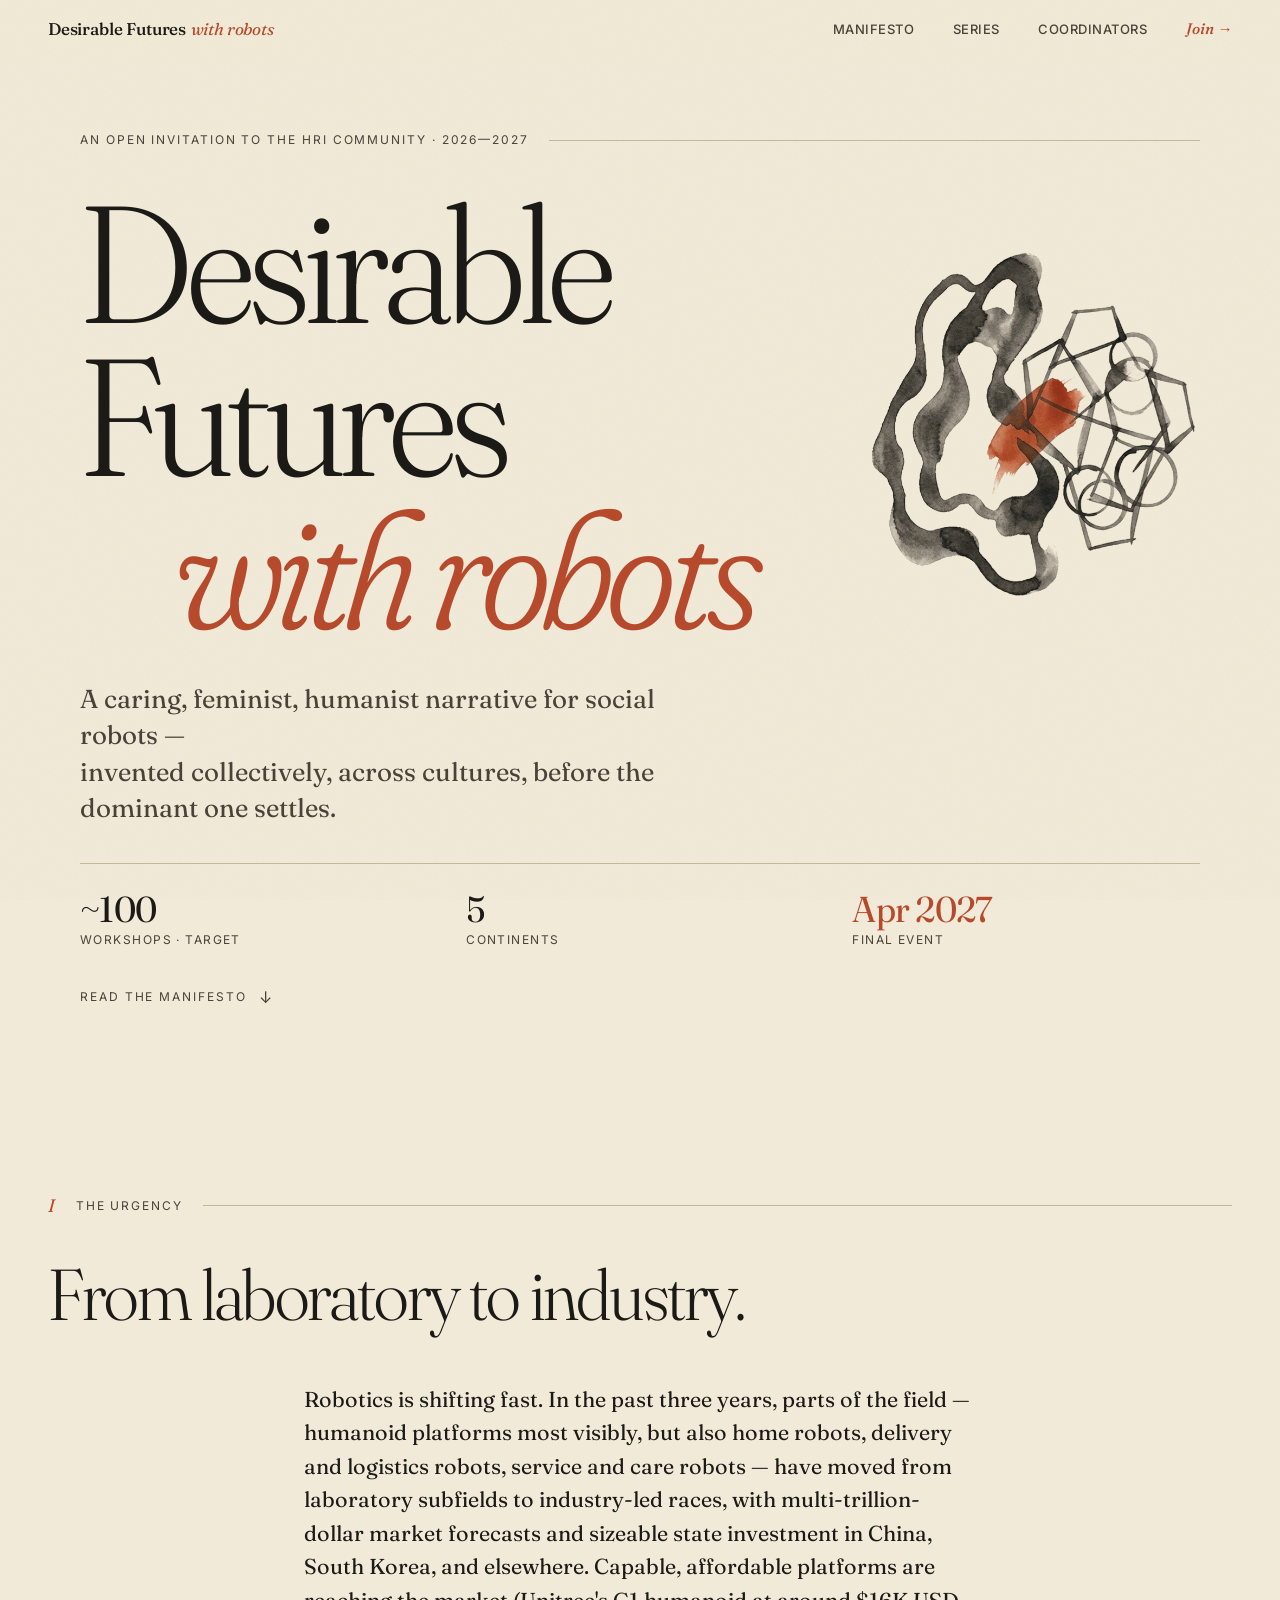
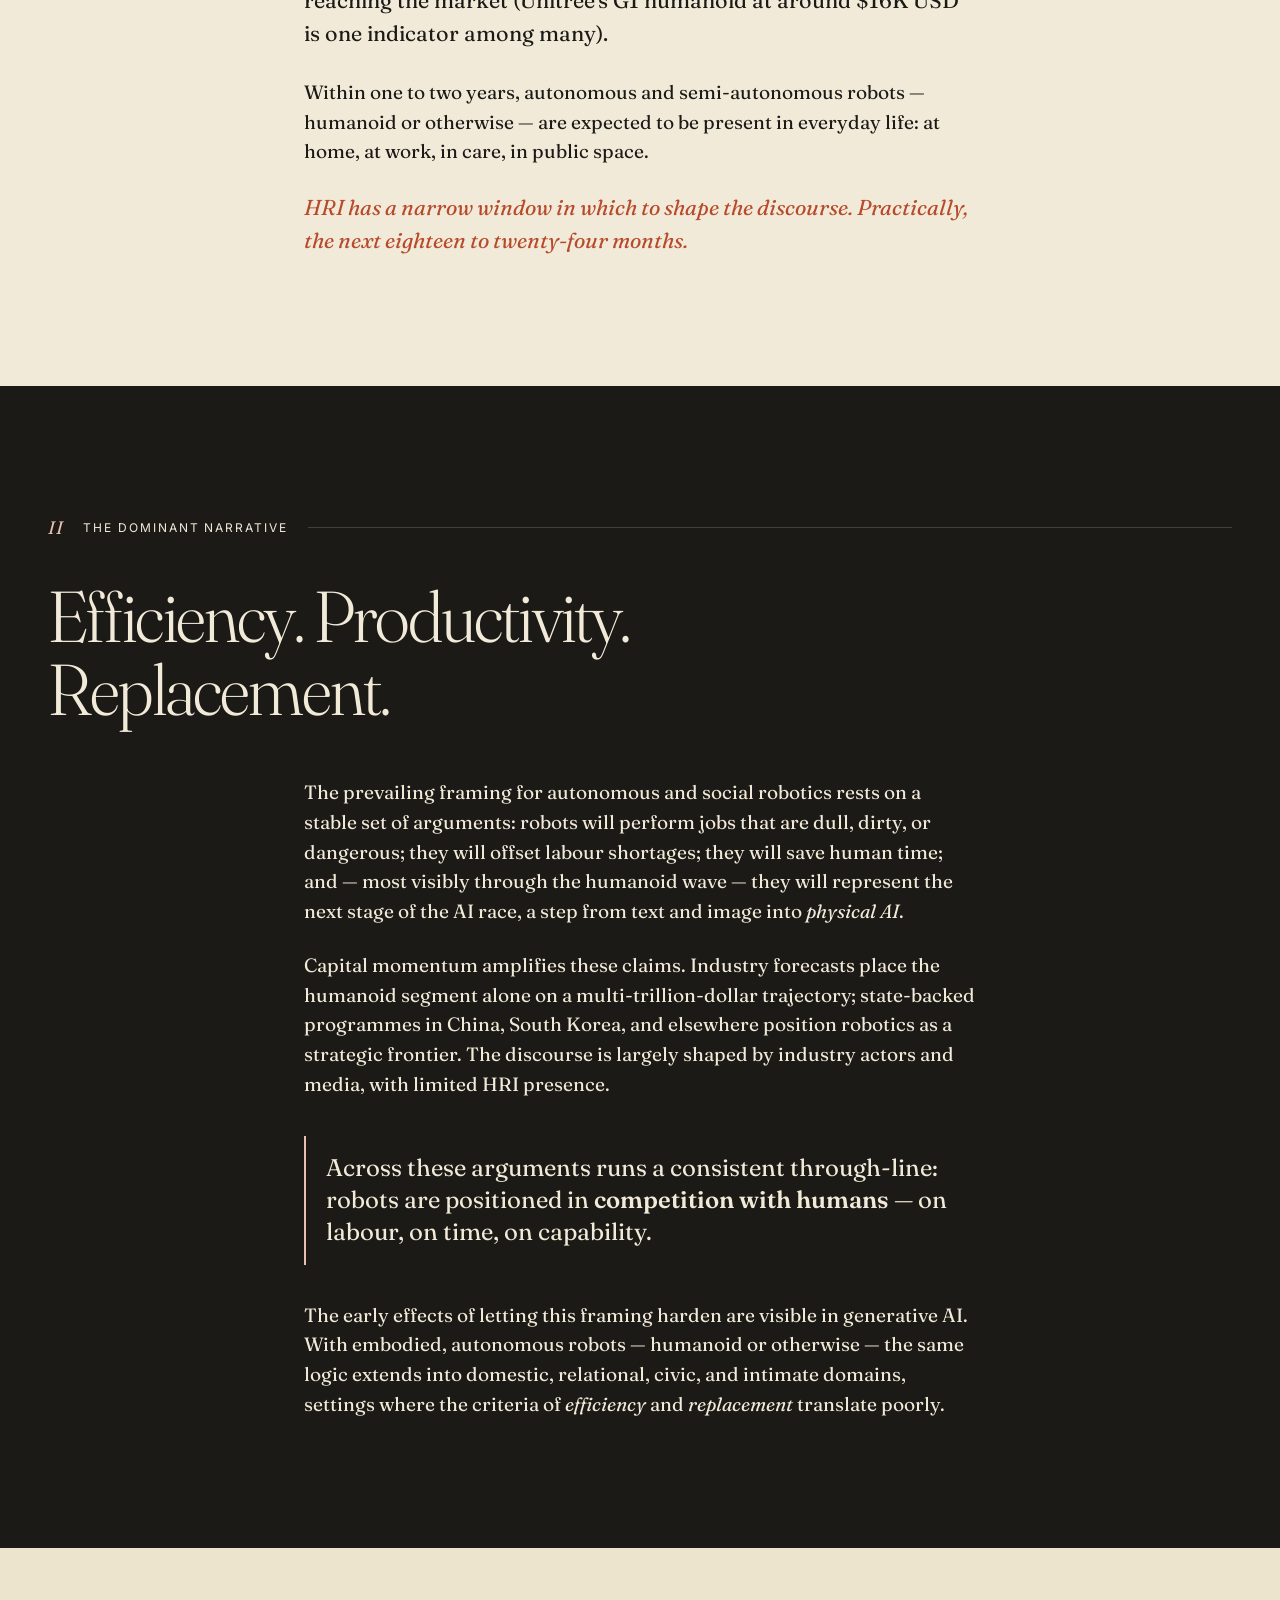
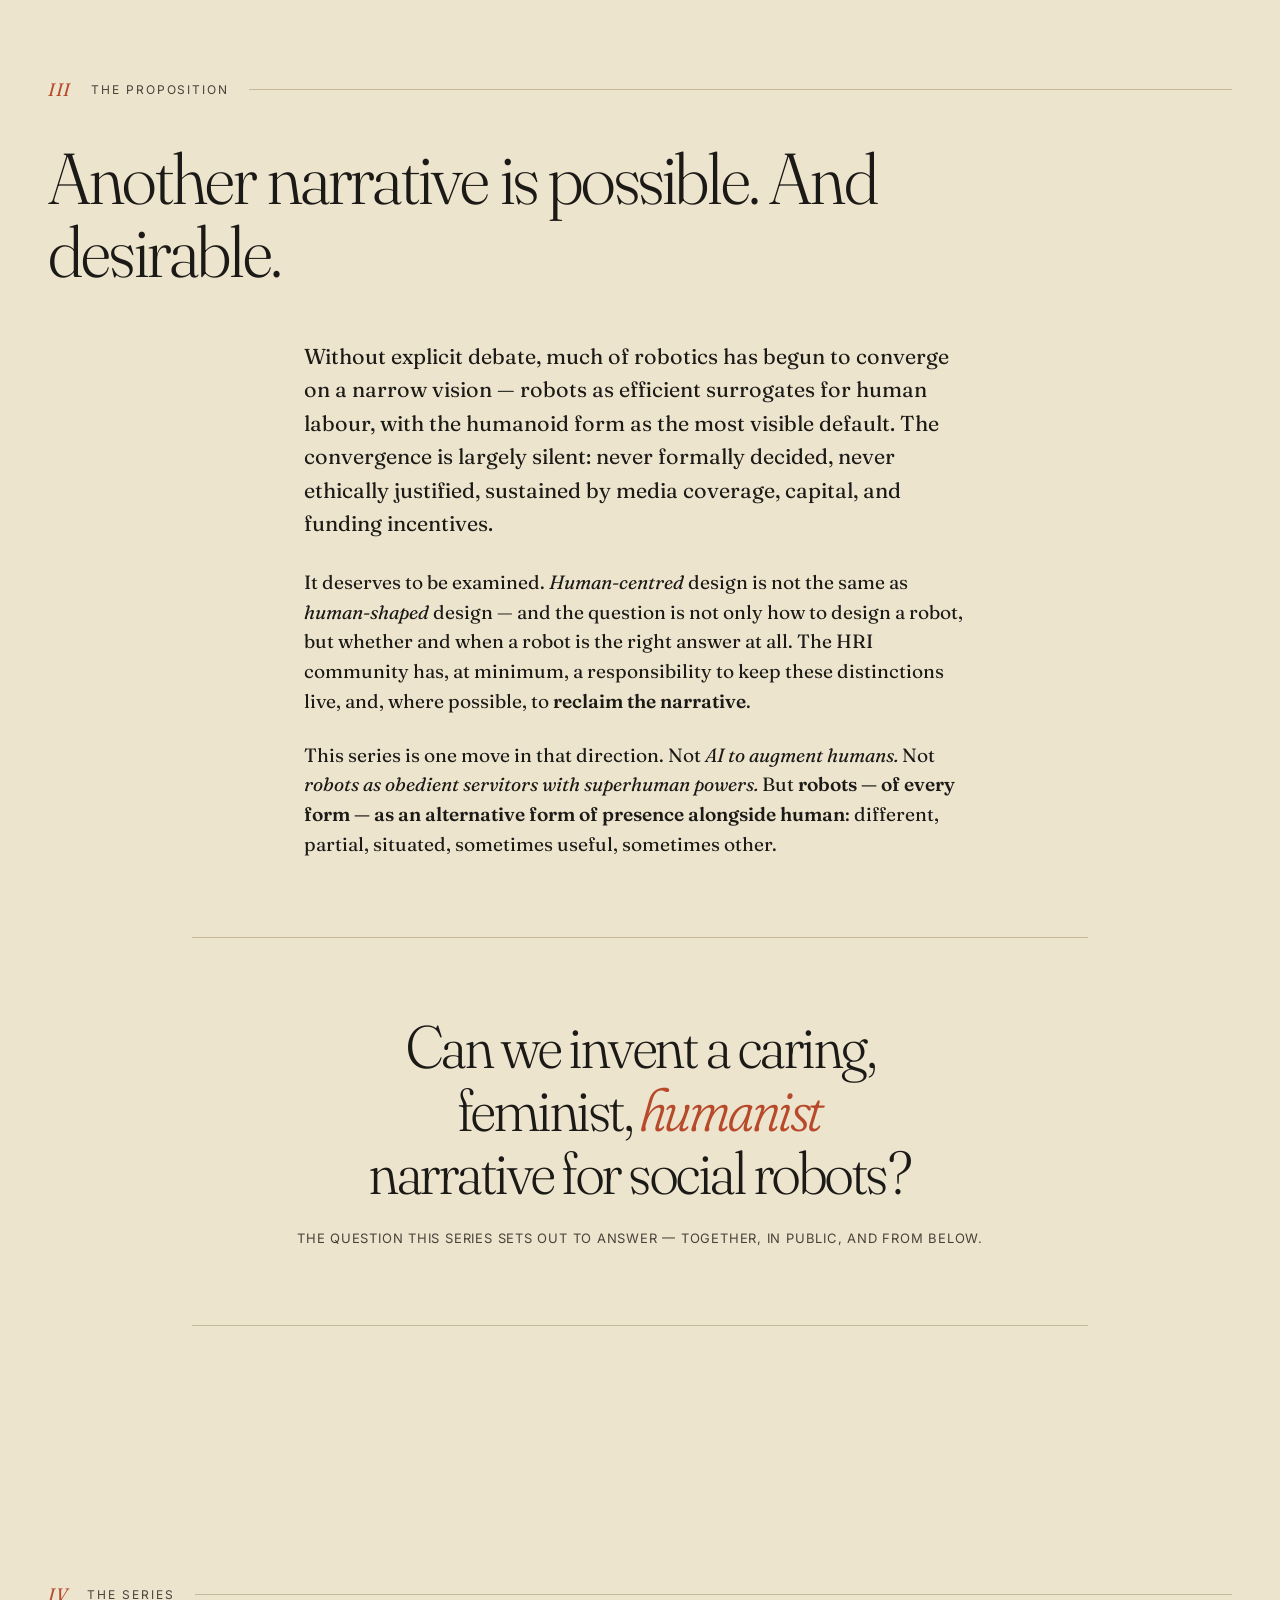
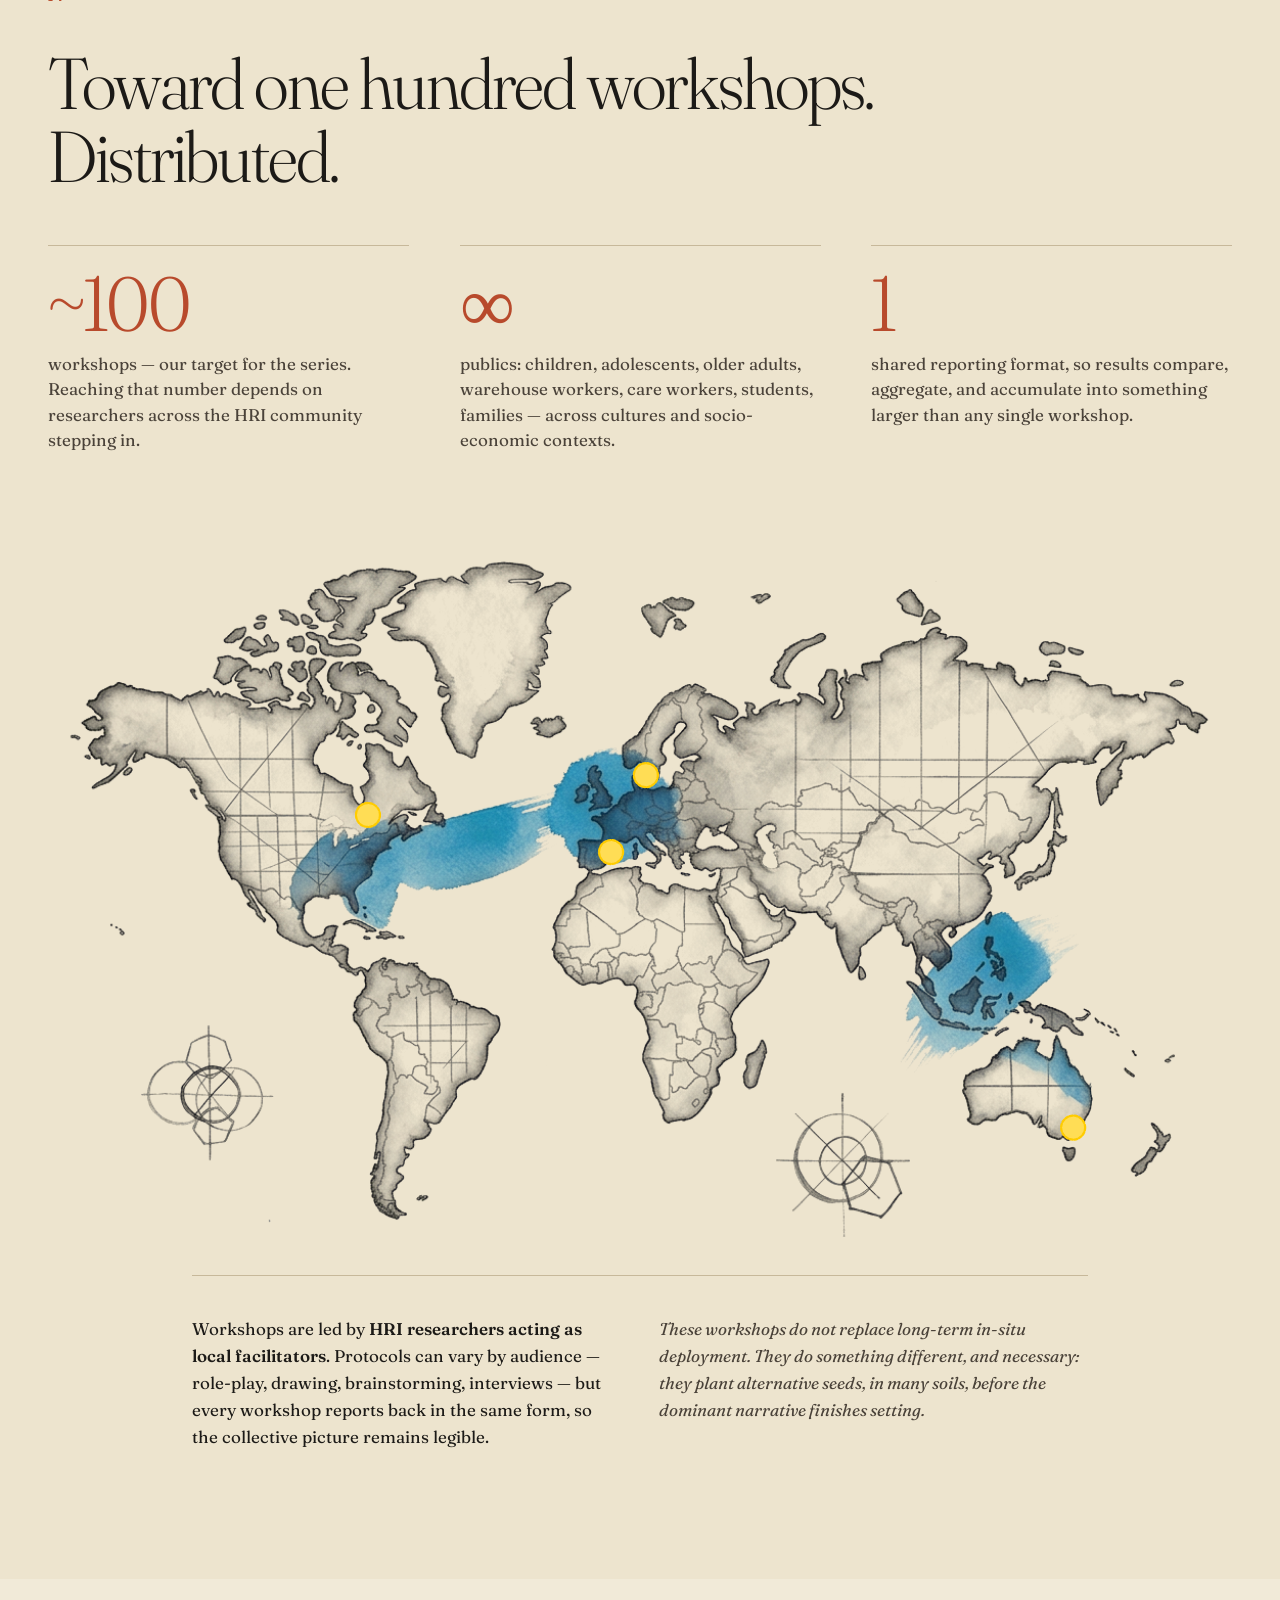
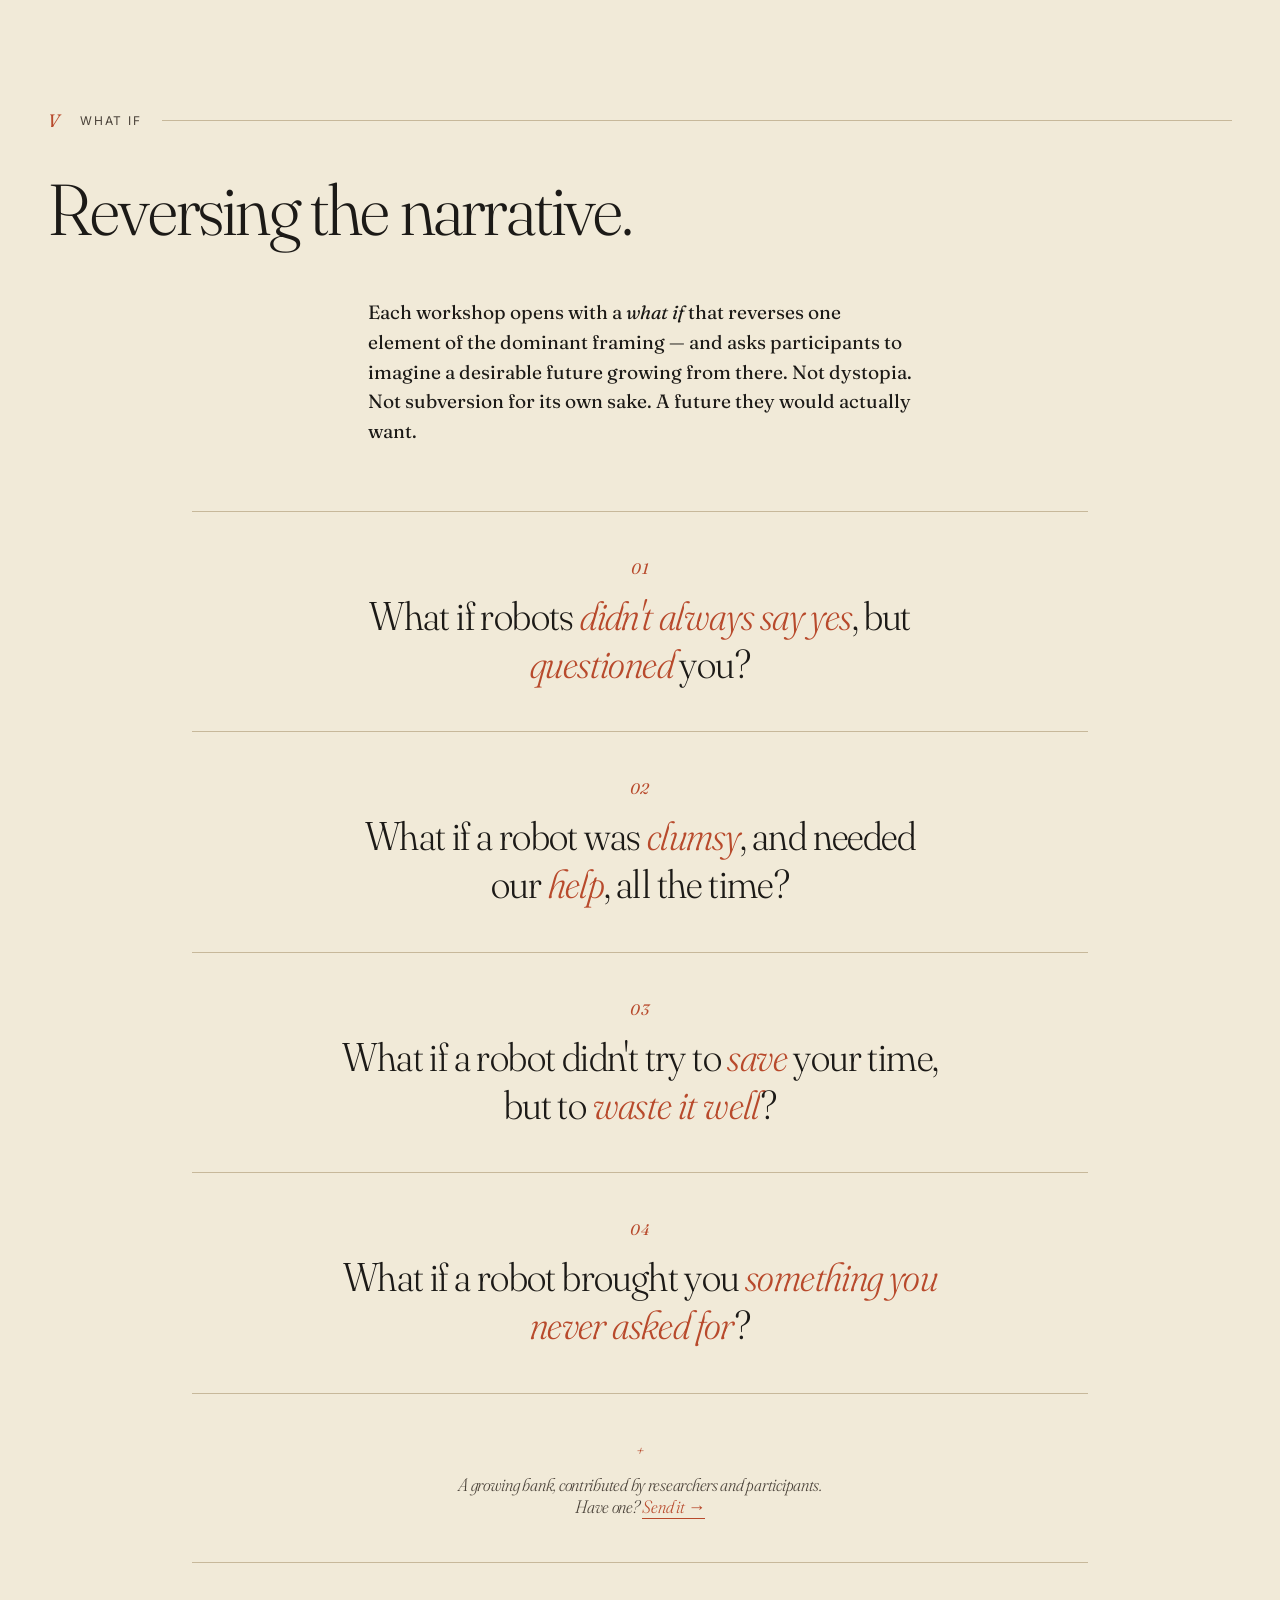
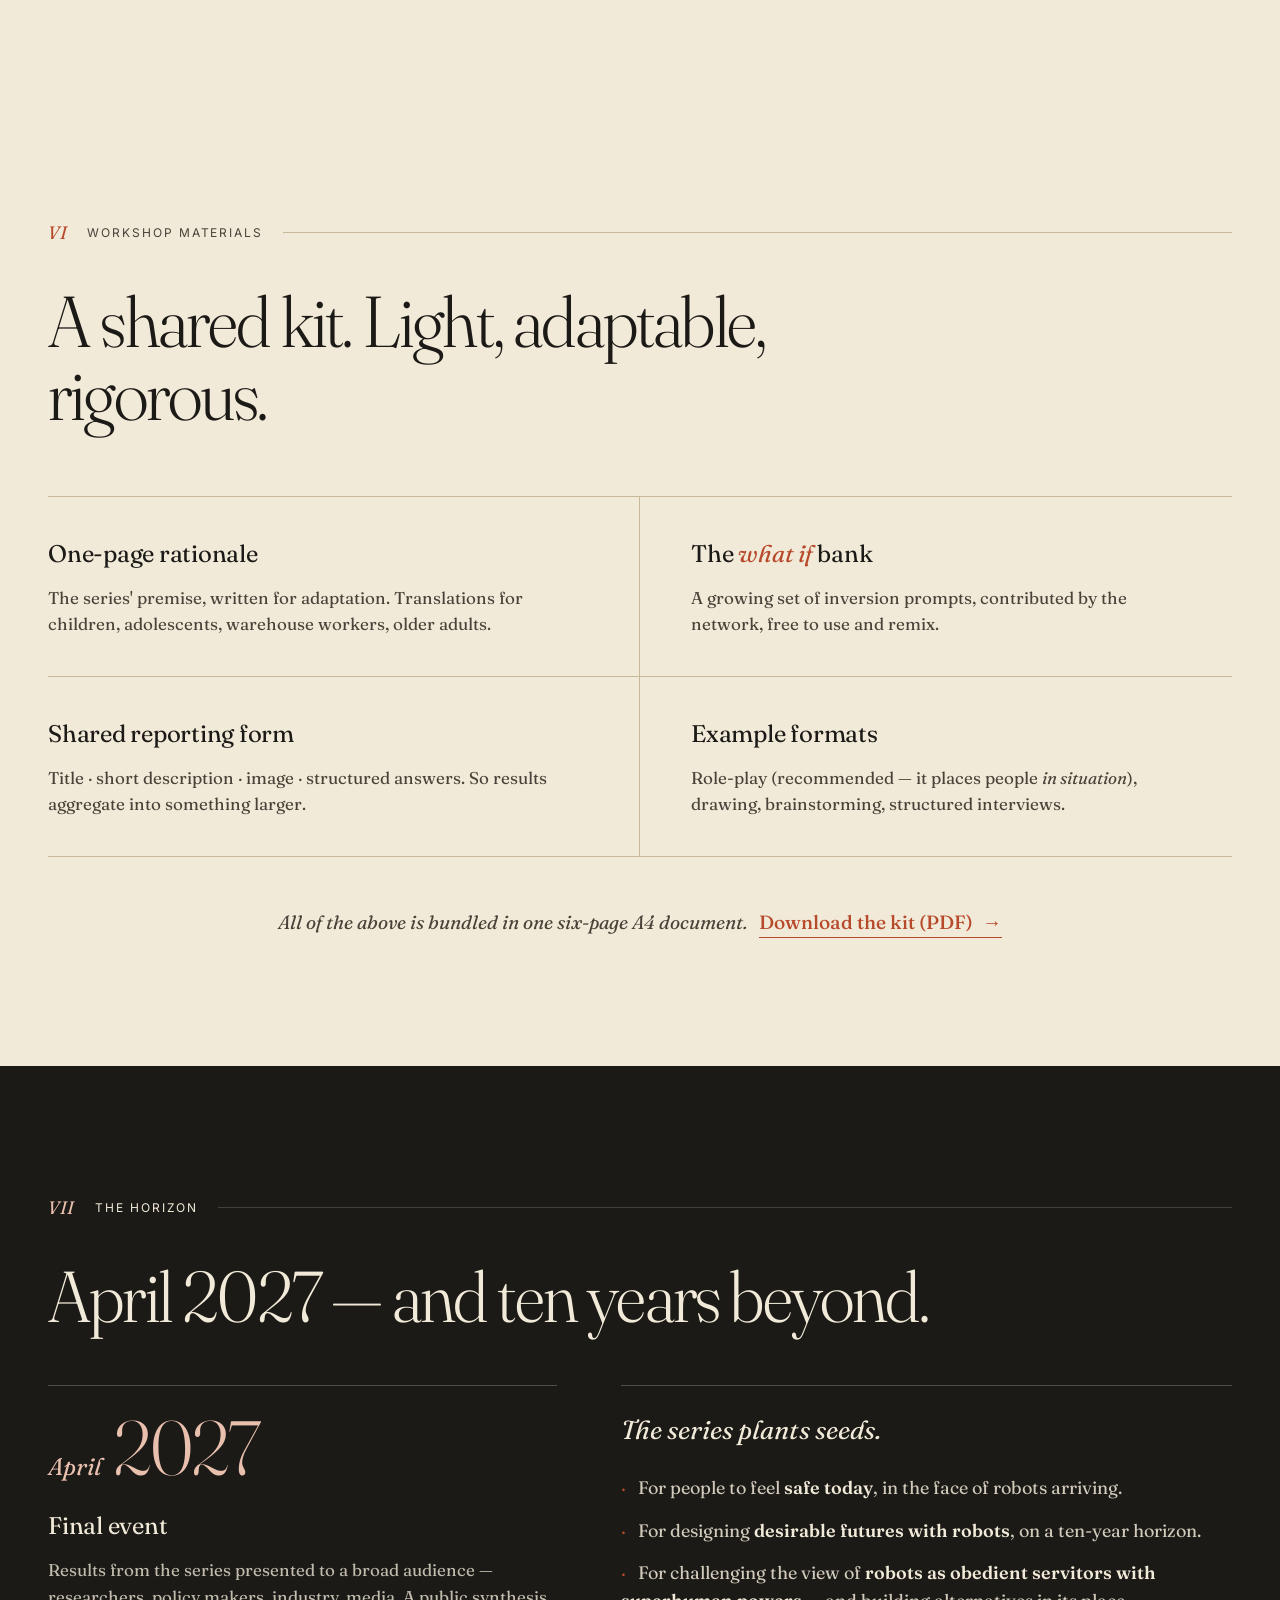
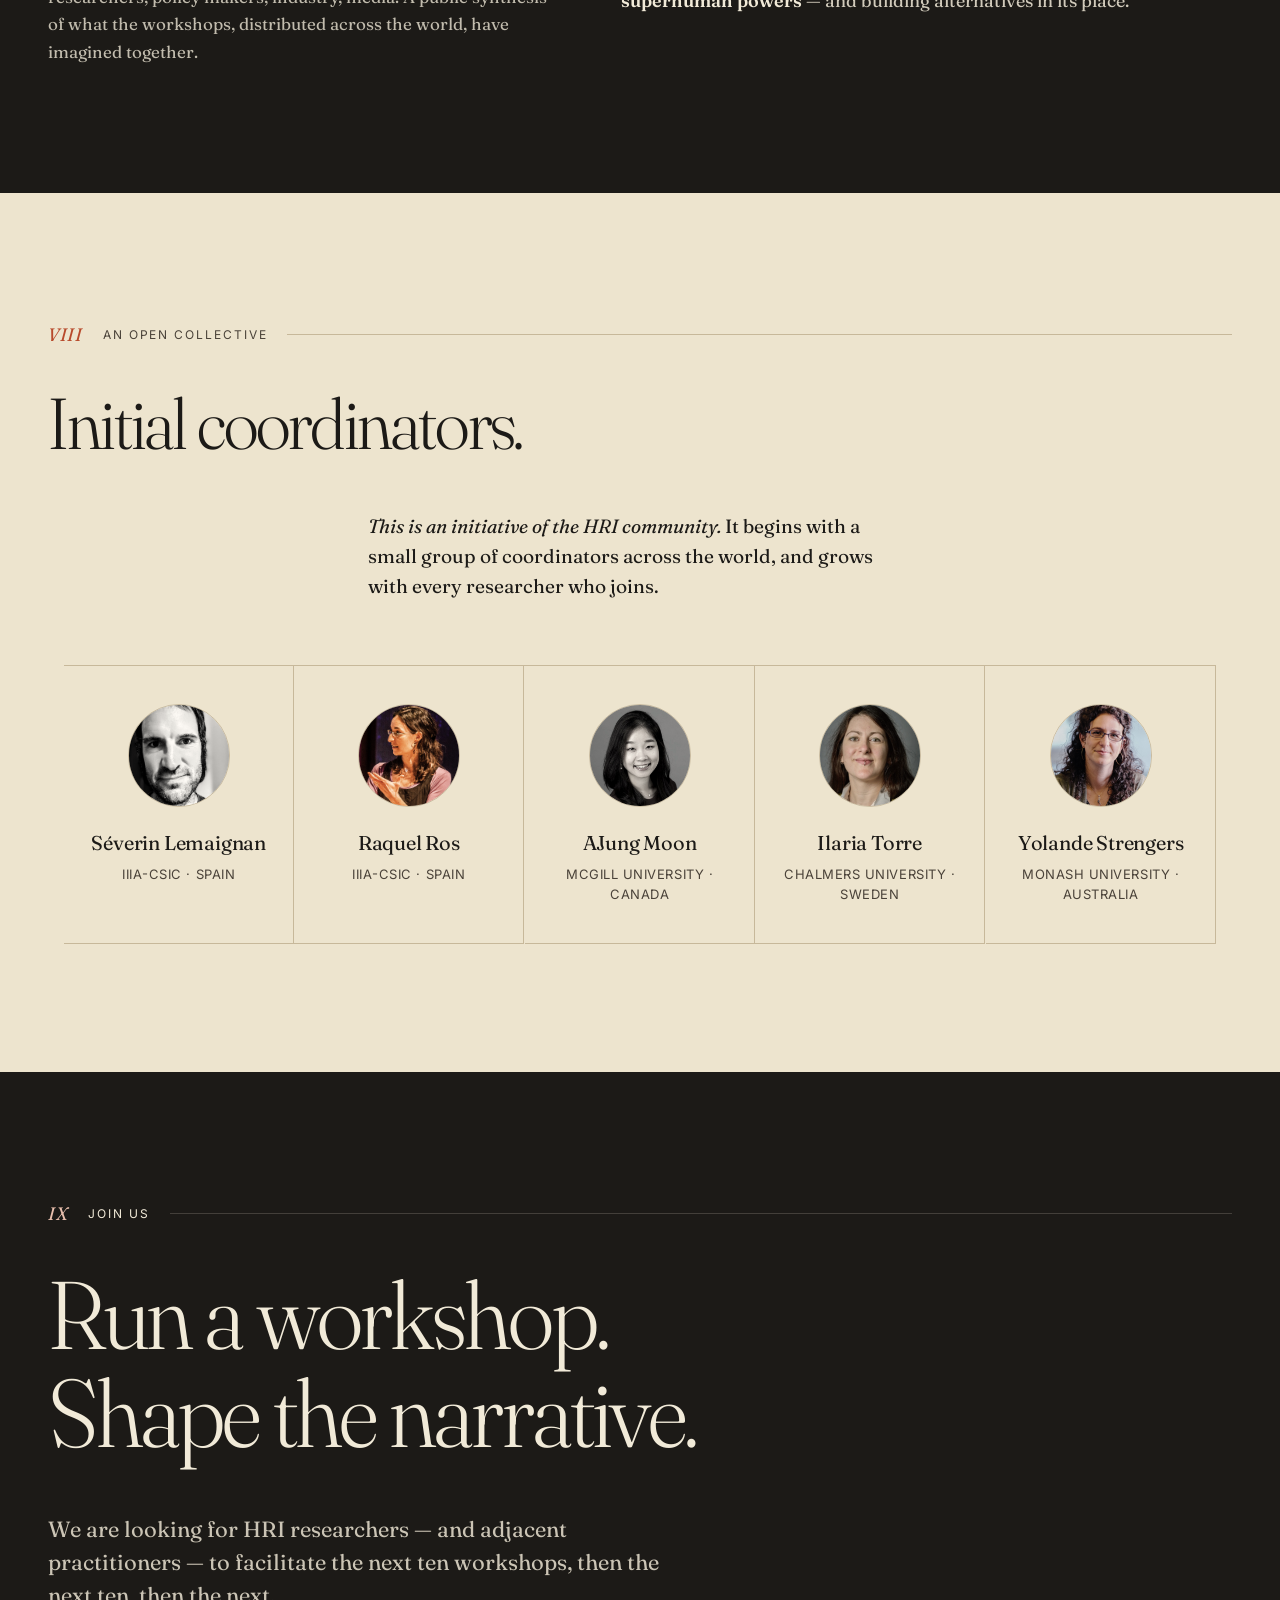
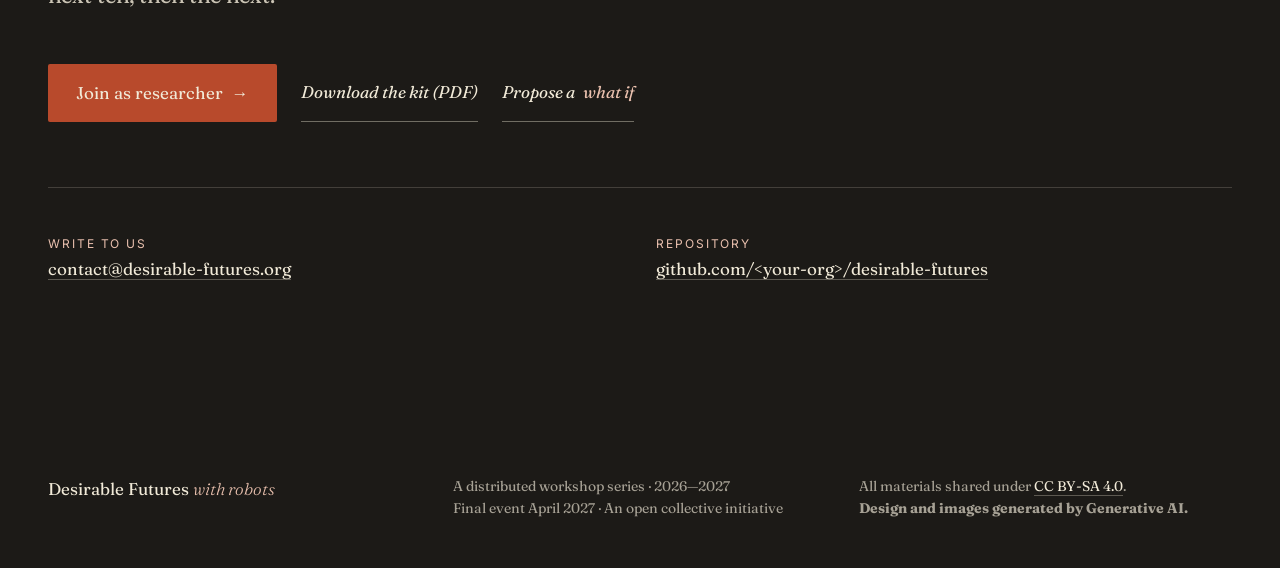
==== index.html @ 96caa031 "tune one question;add GenAI reference:" ====
<!doctype html>
<html lang="en">
<head>
  <meta charset="utf-8" />
  <meta name="viewport" content="width=device-width, initial-scale=1" />
  <title>Desirable Futures with Robots — A workshop series, 2026–2027</title>
  <meta name="description" content="A distributed series of 100 workshops across cultures and continents, inventing a caring, feminist, humanist narrative for social robots. Final event: April 2027." />
  <meta property="og:title" content="Desirable Futures with Robots" />
  <meta property="og:description" content="A caring, feminist, humanist narrative for social robots. 100 workshops across 5 continents, 2026–2027." />
  <meta property="og:image" content="assets/og-image.png" />
  <meta property="og:type" content="website" />
  <link rel="icon" type="image/svg+xml" href="assets/favicon.svg" />
  <link rel="icon" type="image/png" sizes="32x32" href="assets/favicon-32.png" />
  <link rel="apple-touch-icon" sizes="180x180" href="assets/favicon-180.png" />
  <link rel="preconnect" href="https://fonts.googleapis.com" />
  <link rel="preconnect" href="https://fonts.gstatic.com" crossorigin />
  <link href="https://fonts.googleapis.com/css2?family=Fraunces:ital,opsz,wght,SOFT,WONK@0,9..144,300..900,0..100,0..1;1,9..144,300..900,0..100,0..1&family=Inter:wght@400;500;600&display=swap" rel="stylesheet" />
  <link rel="stylesheet" href="styles.css" />
</head>
<body>

<header class="site-header">
  <a class="wordmark" href="#top">
    <span>Desirable Futures</span><em>&nbsp;with robots</em>
  </a>
  <nav class="site-nav">
    <a href="#proposition">Manifesto</a>
    <a href="#series">Series</a>
    <a href="#coordinators">Coordinators</a>
    <a class="cta" href="#join">Join&nbsp;→</a>
  </nav>
</header>

<main id="top">

  <!-- ============================================================
       HERO
       ============================================================ -->
  <section class="hero">
    <div class="hero__rule"><span>An open invitation to the HRI community · 2026—2027</span></div>

    <h1 class="hero__title">
      <span class="line">Desirable</span>
      <span class="line">Futures</span>
      <span class="line line--with"><em>with robots</em></span>
    </h1>

    <p class="hero__lede">
      A caring, feminist, humanist narrative for social robots —
      <br />invented collectively, across cultures, before the dominant one settles.
    </p>

    <div class="hero__meta">
      <div class="hero__meta-item">
        <span class="num">~100</span>
        <span class="label">workshops · target</span>
      </div>
      <div class="hero__meta-item">
        <span class="num">5</span>
        <span class="label">continents</span>
      </div>
      <div class="hero__meta-item hero__meta-item--accent">
        <span class="num">Apr 2027</span>
        <span class="label">Final event</span>
      </div>
    </div>

    <div class="hero__art" aria-hidden="true">
      <img src="assets/hero.png" alt="" />
    </div>

    <a class="hero__scroll" href="#urgency" aria-label="Continue reading">
      <span>Read the manifesto</span>
      <span class="arrow">↓</span>
    </a>
  </section>


  <!-- ============================================================
       I — THE URGENCY
       ============================================================ -->
  <section class="section section--urgency" id="urgency">
    <div class="section__marker"><span class="numeral">I</span><span class="label">The Urgency</span></div>

    <h2 class="section__title">From laboratory to industry.</h2>

    <div class="prose">
      <p class="lead">
        Robotics is shifting fast. In the past three years, parts of the field — humanoid platforms most visibly, but also home robots, delivery and logistics robots, service and care robots — have moved from laboratory subfields to industry-led races, with multi-trillion-dollar market forecasts and sizeable state investment in China, South Korea, and elsewhere. Capable, affordable platforms are reaching the market (Unitree's G1 humanoid at around $16K USD is one indicator among many).
      </p>
      <p>
        Within one to two years, autonomous and semi-autonomous robots — humanoid or otherwise — are expected to be present in everyday life: at home, at work, in care, in public space.
      </p>
      <p class="emphasis">
        HRI has a narrow window in which to shape the discourse. Practically, the next eighteen to twenty-four months.
      </p>
    </div>
  </section>


  <!-- ============================================================
       II — THE DOMINANT NARRATIVE
       ============================================================ -->
  <section class="section section--dark" id="dominant">
    <div class="section__marker section__marker--inverted"><span class="numeral">II</span><span class="label">The Dominant Narrative</span></div>

    <h2 class="section__title">Efficiency. Productivity. Replacement.</h2>

    <div class="prose">
      <p>
        The prevailing framing for autonomous and social robotics rests on a stable set of arguments: robots will perform jobs that are dull, dirty, or dangerous; they will offset labour shortages; they will save human time; and — most visibly through the humanoid wave — they will represent the next stage of the AI race, a step from text and image into <em>physical AI</em>.
      </p>
      <p>
        Capital momentum amplifies these claims. Industry forecasts place the humanoid segment alone on a multi-trillion-dollar trajectory; state-backed programmes in China, South Korea, and elsewhere position robotics as a strategic frontier. The discourse is largely shaped by industry actors and media, with limited HRI presence.
      </p>
      <p class="pullquote">
        Across these arguments runs a consistent through-line: robots are positioned in <strong>competition with humans</strong> — on labour, on time, on capability.
      </p>
      <p>
        The early effects of letting this framing harden are visible in generative AI. With embodied, autonomous robots — humanoid or otherwise — the same logic extends into domestic, relational, civic, and intimate domains, settings where the criteria of <em>efficiency</em> and <em>replacement</em> translate poorly.
      </p>
    </div>
  </section>


  <!-- ============================================================
       III — THE PROPOSITION
       ============================================================ -->
  <section class="section section--proposition" id="proposition">
    <div class="section__marker"><span class="numeral">III</span><span class="label">The Proposition</span></div>

    <h2 class="section__title">Another narrative is possible. And desirable.</h2>

    <div class="prose">
      <p class="lead">
        Without explicit debate, much of robotics has begun to converge on a narrow vision — robots as efficient surrogates for human labour, with the humanoid form as the most visible default. The convergence is largely silent: never formally decided, never ethically justified, sustained by media coverage, capital, and funding incentives.
      </p>
      <p>
        It deserves to be examined. <em>Human-centred</em> design is not the same as <em>human-shaped</em> design — and the question is not only how to design a robot, but whether and when a robot is the right answer at all. The HRI community has, at minimum, a responsibility to keep these distinctions live, and, where possible, to <strong>reclaim the narrative</strong>.
      </p>
      <p>
        This series is one move in that direction. Not <em>AI to augment humans.</em> Not <em>robots as obedient servitors with superhuman powers.</em> But <strong>robots — of every form — as an alternative form of presence alongside human</strong>: different, partial, situated, sometimes useful, sometimes other.
      </p>
    </div>

    <figure class="featured-question">
      <blockquote>
        Can we invent a caring,<br />
        feminist, <em>humanist</em><br />
        narrative for social robots?
      </blockquote>
      <figcaption>The question this series sets out to answer — together, in public, and from below.</figcaption>
    </figure>
  </section>


  <!-- ============================================================
       IV — THE SERIES
       ============================================================ -->
  <section class="section section--series" id="series">
    <div class="section__marker"><span class="numeral">IV</span><span class="label">The Series</span></div>

    <h2 class="section__title">Toward one hundred workshops. Distributed.</h2>

    <div class="series-grid">

      <div class="series-stat">
        <span class="series-stat__num">~100</span>
        <p>workshops — our target for the series. Reaching that number depends on researchers across the HRI community stepping in.</p>
      </div>

      <div class="series-stat">
        <span class="series-stat__num">∞</span>
        <p>publics: children, adolescents, older adults, warehouse workers, care workers, students, families — across cultures and socio-economic contexts.</p>
      </div>

      <div class="series-stat">
        <span class="series-stat__num">1</span>
        <p>shared reporting format, so results compare, aggregate, and accumulate into something larger than any single workshop.</p>
      </div>

      <div class="series-map" aria-hidden="true">
        <img src="assets/map.svg" alt="" />
        </div>
      </div>

      <div class="series-narrative">
        <p>
          Workshops are led by <strong>HRI researchers acting as local facilitators</strong>. Protocols can vary by audience — role-play, drawing, brainstorming, interviews — but every workshop reports back in the same form, so the collective picture remains legible.
        </p>
        <p>
          These workshops <em>do not replace</em> long-term in-situ deployment. They do something different, and necessary: they plant alternative seeds, in many soils, before the dominant narrative finishes setting.
        </p>
      </div>
    </div>
  </section>


  <!-- ============================================================
       V — WHAT IF
       ============================================================ -->
  <section class="section section--whatif" id="whatif">
    <div class="section__marker"><span class="numeral">V</span><span class="label">What If</span></div>

    <h2 class="section__title">Reversing the narrative.</h2>

    <div class="prose prose--narrow">
      <p>
        Each workshop opens with a <em>what if</em> that reverses one element of the dominant framing — and asks participants to imagine a desirable future growing from there. Not dystopia. Not subversion for its own sake. A future they would actually want.
      </p>
    </div>

    <ol class="whatifs">
      <li class="whatif">
        <span class="whatif__num">01</span>
        <p class="whatif__text">What if robots <em>didn't always say yes</em>, but <em>questioned</em> you?</p>
      </li>
      <li class="whatif">
        <span class="whatif__num">02</span>
        <p class="whatif__text">What if a robot was <em>clumsy</em>, and needed our <em>help</em>, all the time?</p>
      </li>
      <li class="whatif">
        <span class="whatif__num">03</span>
        <p class="whatif__text">What if a robot didn't try to <em>save</em> your time, but to <em>waste it well</em>?</p>
      </li>
      <li class="whatif">
        <span class="whatif__num">04</span>
        <p class="whatif__text">What if a robot brought you <em>something you never asked for</em>?</p>
      </li>
      <li class="whatif whatif--open">
        <span class="whatif__num">+</span>
        <p class="whatif__text">A growing bank, contributed by researchers and participants. Have one? <a href="#join">Send it →</a></p>
      </li>
    </ol>
  </section>


  <!-- ============================================================
       VI — WORKSHOP MATERIALS
       ============================================================ -->
  <section class="section section--materials" id="materials">
    <div class="section__marker"><span class="numeral">VI</span><span class="label">Workshop Materials</span></div>

    <h2 class="section__title">A shared kit. Light, adaptable, rigorous.</h2>

    <ul class="materials-list">
      <li>
        <h3>One-page rationale</h3>
        <p>The series' premise, written for adaptation. Translations for children, adolescents, warehouse workers, older adults.</p>
      </li>
      <li>
        <h3>The <em>what if</em> bank</h3>
        <p>A growing set of inversion prompts, contributed by the network, free to use and remix.</p>
      </li>
      <li>
        <h3>Shared reporting form</h3>
        <p>Title · short description · image · structured answers. So results aggregate into something larger.</p>
      </li>
      <li>
        <h3>Example formats</h3>
        <p>Role-play (recommended — it places people <em>in situation</em>), drawing, brainstorming, structured interviews.</p>
      </li>
    </ul>

    <p class="materials-cta">
      All of the above is bundled in one six-page A4 document.
      <a class="materials-cta__link" href="desirable-futures-kit.pdf">
        Download the kit (PDF)
        <span class="arrow">→</span>
      </a>
    </p>
  </section>


  <!-- ============================================================
       VII — APRIL 2027
       ============================================================ -->
  <section class="section section--horizon" id="horizon">
    <div class="section__marker section__marker--inverted"><span class="numeral">VII</span><span class="label">The Horizon</span></div>

    <h2 class="section__title">April 2027 — and ten years beyond.</h2>

    <div class="horizon-grid">
      <div class="horizon-event">
        <div class="horizon-event__date">
          <span class="month">April</span>
          <span class="year">2027</span>
        </div>
        <div class="horizon-event__body">
          <h3>Final event</h3>
          <p>Results from the series presented to a broad audience — researchers, policy makers, industry, media. A public synthesis of what the workshops, distributed across the world, have imagined together.</p>
        </div>
      </div>

      <div class="horizon-purpose">
        <p class="horizon-purpose__lead">The series plants seeds.</p>
        <p>
          <span class="bullet">·</span> For people to feel <strong>safe today</strong>, in the face of robots arriving.
        </p>
        <p>
          <span class="bullet">·</span> For designing <strong>desirable futures with robots</strong>, on a ten-year horizon.
        </p>
        <p>
          <span class="bullet">·</span> For challenging the view of <strong>robots as obedient servitors with superhuman powers</strong> — and building alternatives in its place.
        </p>
      </div>
    </div>
  </section>


  <!-- ============================================================
       VIII — COORDINATORS
       ============================================================ -->
  <section class="section section--coordinators" id="coordinators">
    <div class="section__marker"><span class="numeral">VIII</span><span class="label">An Open Collective</span></div>

    <h2 class="section__title">Initial coordinators.</h2>

    <p class="prose prose--narrow">
      <em>This is an initiative of the HRI community.</em> It begins with a small group of coordinators across the world, and grows with every researcher who joins.
    </p>

    <ul class="coordinators">
      <li>
        <img src="assets/people/severin.jpg" alt="" loading="lazy" />
        <h3>Séverin Lemaignan</h3>
        <p>IIIA-CSIC · Spain</p>
      </li>
      <li>
        <img src="assets/people/raquel.jpg" alt="" loading="lazy" />
        <h3>Raquel Ros</h3>
        <p>IIIA-CSIC · Spain</p>
      </li>
      <li>
        <img src="assets/people/ajung.jpg" alt="" loading="lazy" />
        <h3>AJung Moon</h3>
        <p>McGill University · Canada</p>
      </li>
      <li>
        <img src="assets/people/ilaria.webp" alt="" loading="lazy" />
        <h3>Ilaria Torre</h3>
        <p>Chalmers University · Sweden</p>
      </li>
      <li>
        <img src="assets/people/yolande.jpg" alt="" loading="lazy" />
        <h3>Yolande Strengers</h3>
        <p>Monash University · Australia</p>
      </li>
    </ul>
  </section>


  <!-- ============================================================
       IX — JOIN
       ============================================================ -->
  <section class="section section--join" id="join">
    <div class="section__marker section__marker--inverted"><span class="numeral">IX</span><span class="label">Join Us</span></div>

    <h2 class="section__title section__title--xl">
      Run a workshop.<br />
      Shape the narrative.
    </h2>

    <p class="join__lede">
      We are looking for HRI researchers — and adjacent practitioners — to facilitate the next ten workshops, then the next ten, then the next.
    </p>

    <div class="join__actions">
      <a class="btn btn--primary" href="mailto:contact@desirable-futures.org?subject=Joining%20as%20researcher">
        <span>Join as researcher</span>
        <span class="arrow">→</span>
      </a>
      <a class="btn btn--ghost" href="desirable-futures-kit.pdf">Download the kit (PDF)</a>
      <a class="btn btn--ghost" href="#">Propose a <em>what if</em></a>
    </div>

    <div class="join__contact">
      <p><span class="label">Write to us</span><br /><a href="mailto:contact@desirable-futures.org">contact@desirable-futures.org</a></p>
      <p><span class="label">Repository</span><br /><a href="#">github.com/&lt;your-org&gt;/desirable-futures</a></p>
    </div>
  </section>

</main>


<footer class="site-footer">
  <div class="site-footer__rule"></div>
  <div class="site-footer__grid">
    <p class="footer-mark">Desirable Futures <em>with robots</em></p>
    <p class="footer-meta">
      A distributed workshop series · 2026—2027<br />
      Final event April 2027 · An open collective initiative
    </p>
    <p class="footer-license">
      All materials shared under <a href="https://creativecommons.org/licenses/by-sa/4.0/">CC BY-SA 4.0</a>.<br />
      <strong>Design and images generated by Generative AI.</strong><br />
    </p>
  </div>
</footer>

<script src="script.js"></script>
</body>
</html>
---- styles.css ----
/* =============================================================
   DESIRABLE FUTURES WITH ROBOTS
   Editorial manifesto stylesheet.
   ============================================================= */

:root {
  /* palette */
  --cream:        #F1EAD8;
  --cream-soft:   #EDE4CE;
  --cream-deep:   #E5D9BD;
  --ink:          #1C1A17;
  --ink-soft:     #4A4239;
  --ink-faint:    #8A7E6E;
  --rule:         #C7B89A;
  --accent:       #B84A2C;
  --accent-deep:  #8A2F18;
  --accent-soft:  #E9C0AE;

  /* type */
  --serif: "Fraunces", "Times New Roman", Georgia, serif;
  --sans:  "Inter", system-ui, -apple-system, "Segoe UI", sans-serif;

  /* spacing */
  --gutter: clamp(1.25rem, 4vw, 3rem);
  --section-py: clamp(5rem, 10vw, 9rem);

  /* layout */
  --max-w: 76rem;
  --prose-w: 42rem;
  --prose-narrow-w: 34rem;
}

/* =============================================================
   RESET
   ============================================================= */

*, *::before, *::after { box-sizing: border-box; }
html { scroll-behavior: smooth; -webkit-text-size-adjust: 100%; }
body {
  margin: 0;
  background: var(--cream);
  color: var(--ink);
  font-family: var(--serif);
  font-size: 1.0625rem;
  line-height: 1.55;
  font-feature-settings: "kern", "liga", "calt", "onum";
  -webkit-font-smoothing: antialiased;
  -moz-osx-font-smoothing: grayscale;
  text-rendering: optimizeLegibility;
}
img, svg { display: block; max-width: 100%; height: auto; }
a { color: inherit; text-decoration: none; }
button { font: inherit; cursor: pointer; }

/* subtle paper grain */
body::before {
  content: "";
  position: fixed;
  inset: 0;
  pointer-events: none;
  z-index: 1000;
  opacity: 0.04;
  mix-blend-mode: multiply;
  background-image: url("data:image/svg+xml;utf8,<svg xmlns='http://www.w3.org/2000/svg' width='180' height='180'><filter id='n'><feTurbulence type='fractalNoise' baseFrequency='0.85' numOctaves='2' stitchTiles='stitch'/></filter><rect width='100%' height='100%' filter='url(%23n)'/></svg>");
}


/* =============================================================
   SITE HEADER
   ============================================================= */

.site-header {
  position: sticky;
  top: 0;
  z-index: 50;
  display: flex;
  justify-content: space-between;
  align-items: center;
  padding: 1rem var(--gutter);
  background: color-mix(in srgb, var(--cream) 90%, transparent);
  backdrop-filter: saturate(140%) blur(8px);
  -webkit-backdrop-filter: saturate(140%) blur(8px);
  border-bottom: 1px solid transparent;
  transition: border-color 0.3s ease, background 0.3s ease;
}
.site-header.is-scrolled { border-bottom-color: var(--rule); }

.wordmark {
  font-family: var(--serif);
  font-size: 1.0625rem;
  font-weight: 500;
  letter-spacing: -0.01em;
  display: inline-flex;
  align-items: baseline;
  gap: 0.1em;
}
.wordmark em {
  font-style: italic;
  color: var(--accent);
  font-weight: 400;
}

.site-nav {
  display: flex;
  align-items: center;
  gap: clamp(1rem, 3vw, 2.5rem);
  font-family: var(--sans);
  font-size: 0.8125rem;
  font-weight: 500;
  letter-spacing: 0.04em;
  text-transform: uppercase;
}
.site-nav a {
  color: var(--ink-soft);
  transition: color 0.2s ease;
}
.site-nav a:hover { color: var(--ink); }
.site-nav .cta {
  color: var(--accent);
  text-transform: none;
  letter-spacing: 0;
  font-family: var(--serif);
  font-size: 0.95rem;
  font-weight: 500;
  font-style: italic;
}
.site-nav .cta:hover { color: var(--accent-deep); }
@media (max-width: 640px) {
  .site-nav a:not(.cta) { display: none; }
}


/* =============================================================
   HERO
   ============================================================= */

.hero {
  position: relative;
  min-height: 100vh;
  padding: clamp(4rem, 8vh, 7rem) var(--gutter) clamp(3rem, 6vh, 5rem);
  display: grid;
  grid-template-rows: auto 1fr auto auto;
  gap: clamp(2rem, 4vh, 3.5rem);
  max-width: var(--max-w);
  margin: 0 auto;
}

.hero__rule {
  display: flex;
  align-items: center;
  gap: 1.25rem;
  font-family: var(--sans);
  font-size: 0.75rem;
  letter-spacing: 0.16em;
  text-transform: uppercase;
  color: var(--ink-soft);
}
.hero__rule::after {
  content: "";
  flex: 1;
  height: 1px;
  background: var(--rule);
}
.hero__rule span { white-space: nowrap; }

.hero__title {
  font-family: var(--serif);
  font-weight: 300;
  font-size: clamp(3.75rem, 13vw, 11rem);
  line-height: 0.92;
  letter-spacing: -0.035em;
  margin: 0;
  font-variation-settings: "opsz" 144, "SOFT" 50, "WONK" 0;
}
.hero__title .line { display: block; }
.hero__title .line--with {
  margin-left: clamp(2rem, 8vw, 6rem);
  font-style: italic;
  font-weight: 300;
  color: var(--accent);
  font-variation-settings: "opsz" 144, "SOFT" 100, "WONK" 1;
}
.hero__title em { font-style: italic; }

.hero__lede {
  font-family: var(--serif);
  font-size: clamp(1.25rem, 2.2vw, 1.625rem);
  line-height: 1.4;
  color: var(--ink-soft);
  max-width: 38rem;
  margin: 0;
  font-weight: 400;
}
.hero__lede br { display: block; }

.hero__meta {
  display: grid;
  grid-template-columns: repeat(auto-fit, minmax(9rem, 1fr));
  gap: clamp(1rem, 3vw, 2.5rem);
  padding-top: clamp(1.5rem, 3vh, 2.5rem);
  border-top: 1px solid var(--rule);
}
.hero__meta-item {
  display: flex;
  flex-direction: column;
  gap: 0.25rem;
}
.hero__meta-item .num {
  font-family: var(--serif);
  font-size: clamp(1.5rem, 3vw, 2.25rem);
  font-weight: 400;
  letter-spacing: -0.02em;
  line-height: 1;
  font-variation-settings: "opsz" 72;
}
.hero__meta-item--accent .num { color: var(--accent); }
.hero__meta-item .label {
  font-family: var(--sans);
  font-size: 0.75rem;
  letter-spacing: 0.12em;
  text-transform: uppercase;
  color: var(--ink-soft);
}

.hero__art {
  position: absolute;
  top: clamp(8rem, 18vh, 14rem);
  right: var(--gutter);
  width: clamp(12rem, 26vw, 22rem);
  aspect-ratio: 4 / 5;
  pointer-events: none;
}
.hero__art img {
  width: 100%;
  height: 100%;
  object-fit: contain;
  mix-blend-mode: multiply;
}
@media (max-width: 900px) {
  .hero__art {
    position: static;
    width: 100%;
    max-width: 18rem;
    margin-left: auto;
  }
}

.hero__scroll {
  display: inline-flex;
  align-items: center;
  gap: 0.75rem;
  font-family: var(--sans);
  font-size: 0.75rem;
  letter-spacing: 0.16em;
  text-transform: uppercase;
  color: var(--ink-soft);
  align-self: end;
  justify-self: start;
  transition: color 0.2s ease, gap 0.25s ease;
}
.hero__scroll:hover { color: var(--accent); gap: 1.15rem; }
.hero__scroll .arrow {
  font-size: 1rem;
  animation: bob 2.4s ease-in-out infinite;
}
@keyframes bob {
  0%, 100% { transform: translateY(0); }
  50% { transform: translateY(0.25rem); }
}


/* =============================================================
   SECTION SCAFFOLD
   ============================================================= */

.section {
  padding: var(--section-py) var(--gutter);
  position: relative;
}
.section > * {
  max-width: var(--max-w);
  margin-left: auto;
  margin-right: auto;
}

.section__marker {
  display: flex;
  align-items: center;
  gap: 1.25rem;
  margin-bottom: clamp(1.5rem, 3vw, 2.5rem);
}
.section__marker .numeral {
  font-family: var(--serif);
  font-style: italic;
  font-size: 1.125rem;
  color: var(--accent);
  font-feature-settings: "smcp";
  letter-spacing: 0.04em;
}
.section__marker .label {
  font-family: var(--sans);
  font-size: 0.75rem;
  letter-spacing: 0.16em;
  text-transform: uppercase;
  color: var(--ink-soft);
}
.section__marker::after {
  content: "";
  flex: 1;
  height: 1px;
  background: var(--rule);
}
.section__marker--inverted .label,
.section__marker--inverted .numeral { color: var(--cream); }
.section__marker--inverted .numeral { color: var(--accent-soft); }
.section__marker--inverted::after { background: rgba(241, 234, 216, 0.18); }

.section__title {
  font-family: var(--serif);
  font-size: clamp(2.25rem, 6vw, 4.5rem);
  font-weight: 300;
  line-height: 1.02;
  letter-spacing: -0.025em;
  margin: 0 0 clamp(2rem, 4vw, 3.5rem);
  max-width: 22ch;
  font-variation-settings: "opsz" 96, "SOFT" 30;
}
.section__title--xl {
  font-size: clamp(2.75rem, 8vw, 6rem);
  letter-spacing: -0.03em;
}

.prose {
  max-width: var(--prose-w);
  font-size: clamp(1.0625rem, 1.5vw, 1.25rem);
  line-height: 1.55;
  color: var(--ink);
}
.prose--narrow { max-width: var(--prose-narrow-w); }
.prose p { margin: 0 0 1.25em; }
.prose p:last-child { margin-bottom: 0; }
.prose .lead {
  font-size: 1.125em;
  color: var(--ink);
  font-weight: 400;
}
.prose .emphasis {
  font-style: italic;
  color: var(--accent);
  font-size: 1.125em;
}
.prose em { font-style: italic; }
.prose strong { font-weight: 600; }
.prose .pullquote {
  font-size: 1.25em;
  line-height: 1.35;
  padding: 1rem 0 1rem 1.25rem;
  border-left: 2px solid var(--accent);
  margin: 1.5em 0;
  color: var(--ink);
}


/* =============================================================
   II — DOMINANT (DARK)
   ============================================================= */

.section--dark {
  background: var(--ink);
  color: var(--cream);
}
.section--dark .prose { color: var(--cream); }
.section--dark .prose .pullquote {
  border-left-color: var(--accent-soft);
  color: var(--cream);
}
.section--dark .section__title { color: var(--cream); }


/* =============================================================
   III — PROPOSITION
   ============================================================= */

.section--proposition { background: var(--cream-soft); }

.featured-question {
  margin: clamp(3rem, 6vw, 5rem) auto 0;
  max-width: 56rem;
  text-align: center;
  border-top: 1px solid var(--rule);
  border-bottom: 1px solid var(--rule);
  padding: clamp(3rem, 6vw, 5rem) 0;
}
.featured-question blockquote {
  margin: 0;
  font-family: var(--serif);
  font-size: clamp(2rem, 5vw, 3.75rem);
  font-weight: 300;
  line-height: 1.05;
  letter-spacing: -0.025em;
  font-variation-settings: "opsz" 144, "SOFT" 50;
}
.featured-question blockquote em {
  font-style: italic;
  color: var(--accent);
  font-variation-settings: "opsz" 144, "SOFT" 100, "WONK" 1;
}
.featured-question figcaption {
  margin-top: 1.5rem;
  font-family: var(--sans);
  font-size: 0.8125rem;
  letter-spacing: 0.06em;
  color: var(--ink-soft);
  text-transform: uppercase;
}


/* =============================================================
   V — WHAT IF
   ============================================================= */

.whatifs {
  list-style: none;
  padding: 0;
  margin: clamp(3rem, 5vw, 4rem) auto 0;
  max-width: 56rem;
  display: grid;
  gap: 0;
  counter-reset: whatif;
}
.whatif {
  display: block;
  text-align: center;
  padding: clamp(2rem, 3.5vw, 3rem) 1rem;
  border-top: 1px solid var(--rule);
}
.whatif:last-child { border-bottom: 1px solid var(--rule); }
.whatif__num {
  display: block;
  font-family: var(--serif);
  font-style: italic;
  font-size: 0.95rem;
  color: var(--accent);
  font-variation-settings: "opsz" 48;
  font-feature-settings: "onum";
  letter-spacing: 0.04em;
  margin-bottom: 0.75rem;
}
.whatif__text {
  font-family: var(--serif);
  font-size: clamp(1.5rem, 3.5vw, 2.5rem);
  font-weight: 300;
  line-height: 1.18;
  letter-spacing: -0.015em;
  margin: 0 auto;
  max-width: 26ch;
  font-variation-settings: "opsz" 96, "SOFT" 40;
}
.whatif__text em {
  font-style: italic;
  color: var(--accent);
}
.whatif--open .whatif__text {
  font-size: clamp(1rem, 1.5vw, 1.125rem);
  color: var(--ink-soft);
  font-style: italic;
  max-width: 36ch;
}
.whatif--open .whatif__text a {
  color: var(--accent);
  border-bottom: 1px solid currentColor;
}


/* =============================================================
   IV — SERIES
   ============================================================= */

.section--series { background: var(--cream-soft); }

.series-grid {
  display: grid;
  grid-template-columns: repeat(3, 1fr);
  gap: clamp(2rem, 4vw, 3.5rem) clamp(2rem, 4vw, 3.5rem);
}
@media (max-width: 800px) {
  .series-grid { grid-template-columns: 1fr; }
}

.series-stat {
  padding-top: 1.25rem;
  border-top: 1px solid var(--rule);
}
.series-stat__num {
  display: block;
  font-family: var(--serif);
  font-size: clamp(3.5rem, 6vw, 5.5rem);
  font-weight: 300;
  line-height: 1;
  letter-spacing: -0.03em;
  color: var(--accent);
  margin-bottom: 0.5rem;
  font-variation-settings: "opsz" 144, "SOFT" 60;
}
.series-stat p {
  margin: 0;
  color: var(--ink-soft);
  font-size: 1.0625rem;
  line-height: 1.5;
}

.series-map {
  grid-column: 1 / -1;
  aspect-ratio: 16 / 7;
  margin: clamp(1.5rem, 3vw, 2.5rem) 0;
}

.series-narrative {
  grid-column: 1 / -1;
  display: grid;
  grid-template-columns: 1fr 1fr;
  gap: clamp(1.5rem, 3vw, 3rem);
  padding-top: clamp(2rem, 3vw, 2.5rem);
  border-top: 1px solid var(--rule);
  max-width: 56rem;
}
@media (max-width: 800px) {
  .series-narrative { grid-template-columns: 1fr; }
}
.series-narrative p {
  margin: 0;
  font-size: 1.0625rem;
  line-height: 1.6;
}
.series-narrative p:first-child { color: var(--ink); }
.series-narrative p:last-child { color: var(--ink-soft); font-style: italic; }
.series-narrative strong { font-weight: 600; }
.series-narrative em { font-style: italic; }


/* =============================================================
   VI — MATERIALS
   ============================================================= */

.section--materials { background: var(--cream); }

.materials-list {
  list-style: none;
  padding: 0;
  margin: clamp(3rem, 5vw, 4rem) auto 0;
  display: grid;
  grid-template-columns: repeat(2, 1fr);
  gap: 0;
  border-top: 1px solid var(--rule);
}
@media (max-width: 700px) {
  .materials-list { grid-template-columns: 1fr; }
}
.materials-list > li {
  padding: clamp(2rem, 3vw, 2.75rem) clamp(1rem, 3vw, 2.5rem) clamp(2rem, 3vw, 2.75rem) 0;
  border-bottom: 1px solid var(--rule);
}
.materials-list > li:nth-child(odd) {
  border-right: 1px solid var(--rule);
  padding-right: clamp(2rem, 4vw, 3.5rem);
}
.materials-list > li:nth-child(even) {
  padding-left: clamp(2rem, 4vw, 3.5rem);
}
@media (max-width: 700px) {
  .materials-list > li:nth-child(odd) { border-right: none; padding-right: 0; }
  .materials-list > li:nth-child(even) { padding-left: 0; }
}
.materials-list h3 {
  margin: 0 0 0.75rem;
  font-family: var(--serif);
  font-size: clamp(1.25rem, 2vw, 1.5rem);
  font-weight: 400;
  letter-spacing: -0.01em;
}
.materials-list h3 em { font-style: italic; color: var(--accent); }
.materials-list p {
  margin: 0;
  color: var(--ink-soft);
  font-size: 1.0625rem;
  line-height: 1.55;
}

.materials-cta {
  max-width: 56rem;
  margin: clamp(2.5rem, 4vw, 3.5rem) auto 0;
  text-align: center;
  font-family: var(--serif);
  font-size: clamp(1.0625rem, 1.5vw, 1.25rem);
  line-height: 1.55;
  color: var(--ink-soft);
  font-style: italic;
}
.materials-cta__link {
  display: inline-flex;
  align-items: center;
  gap: 0.5em;
  margin-left: 0.4em;
  color: var(--accent);
  border-bottom: 1px solid currentColor;
  font-style: normal;
  font-weight: 500;
  transition: gap 0.25s ease, color 0.2s ease;
}
.materials-cta__link:hover {
  color: var(--accent-deep);
  gap: 0.85em;
}
.materials-cta__link .arrow { transition: transform 0.25s ease; }
.materials-cta__link:hover .arrow { transform: translateX(0.15em); }


/* =============================================================
   VII — HORIZON
   ============================================================= */

.section--horizon {
  background: var(--ink);
  color: var(--cream);
}
.section--horizon .section__title { color: var(--cream); }

.horizon-grid {
  display: grid;
  grid-template-columns: 1fr 1.2fr;
  gap: clamp(2rem, 5vw, 5rem);
  align-items: start;
}
@media (max-width: 800px) {
  .horizon-grid { grid-template-columns: 1fr; }
}

.horizon-event {
  padding-top: 1.5rem;
  border-top: 1px solid rgba(241, 234, 216, 0.25);
}
.horizon-event__date {
  display: flex;
  align-items: baseline;
  gap: 0.75rem;
  margin-bottom: 1.25rem;
  color: var(--accent-soft);
}
.horizon-event__date .month {
  font-family: var(--serif);
  font-style: italic;
  font-size: 1.5rem;
  font-weight: 400;
}
.horizon-event__date .year {
  font-family: var(--serif);
  font-size: clamp(3rem, 6vw, 5rem);
  font-weight: 300;
  letter-spacing: -0.03em;
  line-height: 1;
  font-variation-settings: "opsz" 144;
}
.horizon-event__body h3 {
  margin: 0 0 0.75rem;
  font-family: var(--serif);
  font-size: 1.5rem;
  font-weight: 400;
  letter-spacing: -0.01em;
}
.horizon-event__body p {
  margin: 0;
  color: rgba(241, 234, 216, 0.78);
  font-size: 1.0625rem;
  line-height: 1.6;
  max-width: 32rem;
}

.horizon-purpose {
  padding-top: 1.5rem;
  border-top: 1px solid rgba(241, 234, 216, 0.25);
}
.horizon-purpose p {
  margin: 0 0 0.9rem;
  font-size: 1.125rem;
  line-height: 1.55;
  color: rgba(241, 234, 216, 0.85);
}
.horizon-purpose__lead {
  font-family: var(--serif);
  font-size: 1.625rem !important;
  font-style: italic;
  color: var(--cream) !important;
  margin-bottom: 1.5rem !important;
}
.horizon-purpose strong { color: var(--cream); font-weight: 600; }
.horizon-purpose .bullet {
  color: var(--accent);
  margin-right: 0.5em;
}


/* =============================================================
   VIII — COORDINATORS
   ============================================================= */

.section--coordinators { background: var(--cream-soft); }
.section--coordinators .prose { margin-bottom: clamp(3rem, 5vw, 4rem); }

.coordinators {
  list-style: none;
  padding: 0;
  margin: 0 auto;
  max-width: 72rem;
  display: grid;
  grid-template-columns: repeat(auto-fit, minmax(14rem, 1fr));
  gap: 0;
  border-top: 1px solid var(--rule);
}
.coordinators li {
  padding: clamp(2rem, 3vw, 2.5rem) clamp(1rem, 2vw, 1.5rem);
  border-bottom: 1px solid var(--rule);
  border-right: 1px solid var(--rule);
  text-align: center;
}
.coordinators li:last-child,
.coordinators li:nth-last-child(1) { border-right: 1px solid var(--rule); }
.coordinators img {
  display: block;
  width: clamp(5.5rem, 8vw, 7rem);
  height: clamp(5.5rem, 8vw, 7rem);
  margin: 0 auto 1.25rem;
  border-radius: 50%;
  object-fit: cover;
  border: 1px solid var(--rule);
  filter: grayscale(0.18) sepia(0.08);
  transition: transform 0.45s ease, filter 0.45s ease, border-color 0.45s ease;
}
.coordinators li:hover img {
  transform: scale(1.04);
  filter: grayscale(0) sepia(0);
  border-color: var(--accent);
}
.coordinators h3 {
  margin: 0 0 0.4rem;
  font-family: var(--serif);
  font-size: 1.25rem;
  font-weight: 400;
  letter-spacing: -0.01em;
}
.coordinators p {
  margin: 0;
  font-family: var(--sans);
  font-size: 0.8125rem;
  letter-spacing: 0.04em;
  text-transform: uppercase;
  color: var(--ink-soft);
}


/* =============================================================
   IX — JOIN
   ============================================================= */

.section--join {
  background: var(--ink);
  color: var(--cream);
  padding-bottom: clamp(6rem, 12vw, 10rem);
}
.section--join .section__title { color: var(--cream); }

.join__lede {
  font-family: var(--serif);
  font-size: clamp(1.125rem, 1.8vw, 1.375rem);
  line-height: 1.5;
  color: rgba(241, 234, 216, 0.82);
  max-width: 40rem;
  margin: 0 0 clamp(2.5rem, 4vw, 3.5rem);
}

.join__actions {
  display: flex;
  flex-wrap: wrap;
  gap: 1rem 1.5rem;
  align-items: center;
  margin-bottom: clamp(3rem, 5vw, 4rem);
}

.btn {
  display: inline-flex;
  align-items: center;
  gap: 0.5em;
  padding: 1rem 1.75rem;
  font-family: var(--serif);
  font-size: 1.0625rem;
  font-weight: 400;
  border-radius: 2px;
  transition: all 0.2s ease;
}
.btn--primary {
  background: var(--accent);
  color: var(--cream);
}
.btn--primary:hover {
  background: var(--cream);
  color: var(--ink);
  gap: 0.85em;
}
.btn--primary .arrow { transition: transform 0.25s ease; }
.btn--primary:hover .arrow { transform: translateX(0.2em); }

.btn--ghost {
  background: transparent;
  color: var(--cream);
  padding-left: 0;
  padding-right: 0;
  border-bottom: 1px solid rgba(241, 234, 216, 0.4);
  border-radius: 0;
  font-style: italic;
}
.btn--ghost em { font-style: italic; color: var(--accent-soft); }
.btn--ghost:hover { border-bottom-color: var(--accent); color: var(--accent-soft); }

.join__contact {
  display: grid;
  grid-template-columns: repeat(auto-fit, minmax(16rem, 1fr));
  gap: 2rem;
  padding-top: 2.5rem;
  border-top: 1px solid rgba(241, 234, 216, 0.18);
}
.join__contact p { margin: 0; line-height: 1.6; }
.join__contact .label {
  font-family: var(--sans);
  font-size: 0.75rem;
  letter-spacing: 0.16em;
  text-transform: uppercase;
  color: var(--accent-soft);
}
.join__contact a {
  color: var(--cream);
  border-bottom: 1px solid rgba(241, 234, 216, 0.3);
}
.join__contact a:hover { border-bottom-color: var(--accent); color: var(--accent-soft); }


/* =============================================================
   FOOTER
   ============================================================= */

.site-footer {
  background: var(--ink);
  color: rgba(241, 234, 216, 0.65);
  padding: 0 var(--gutter) 3rem;
}
.site-footer__rule {
  max-width: var(--max-w);
  margin: 0 auto 2.5rem;
  height: 1px;
  background: rgba(241, 234, 216, 0.18);
}
.site-footer__grid {
  max-width: var(--max-w);
  margin: 0 auto;
  display: grid;
  grid-template-columns: 1fr 1fr 1fr;
  gap: 2rem;
  font-size: 0.875rem;
  line-height: 1.55;
}
@media (max-width: 700px) {
  .site-footer__grid { grid-template-columns: 1fr; }
}
.site-footer p { margin: 0; }
.footer-mark {
  font-family: var(--serif);
  font-size: 1.0625rem;
  color: var(--cream);
}
.footer-mark em { font-style: italic; color: var(--accent-soft); font-weight: 300; }
.site-footer a { color: var(--cream); border-bottom: 1px solid rgba(241, 234, 216, 0.3); }
.site-footer a:hover { color: var(--accent-soft); border-bottom-color: var(--accent); }


/* =============================================================
   PLACEHOLDERS
   ============================================================= */

.placeholder {
  width: 100%;
  height: 100%;
  border: 1px dashed var(--ink-faint);
  border-radius: 2px;
  background:
    repeating-linear-gradient(
      45deg,
      transparent,
      transparent 12px,
      rgba(184, 74, 44, 0.04) 12px,
      rgba(184, 74, 44, 0.04) 24px
    );
  display: flex;
  flex-direction: column;
  align-items: center;
  justify-content: center;
  text-align: center;
  padding: 1.5rem;
  gap: 0.75rem;
  color: var(--ink-soft);
}
.placeholder__tag {
  font-family: var(--sans);
  font-size: 0.6875rem;
  letter-spacing: 0.18em;
  text-transform: uppercase;
  padding: 0.3rem 0.65rem;
  background: var(--accent);
  color: var(--cream);
  border-radius: 2px;
}
.placeholder__desc {
  font-family: var(--serif);
  font-style: italic;
  font-size: 0.875rem;
  line-height: 1.5;
  max-width: 22rem;
  color: var(--ink-soft);
}
.placeholder--hero { aspect-ratio: 4 / 5; }
.placeholder--map { aspect-ratio: auto; height: 100%; }


/* =============================================================
   REVEAL (scroll)
   ============================================================= */

.reveal {
  opacity: 0;
  transform: translateY(1.25rem);
  transition: opacity 0.9s ease, transform 0.9s ease;
  will-change: opacity, transform;
}
.reveal.is-visible {
  opacity: 1;
  transform: none;
}

@media (prefers-reduced-motion: reduce) {
  *, *::before, *::after {
    animation-duration: 0.001ms !important;
    transition-duration: 0.001ms !important;
  }
  .reveal { opacity: 1; transform: none; }
  html { scroll-behavior: auto; }
}


/* =============================================================
   SELECTION
   ============================================================= */

::selection {
  background: var(--accent);
  color: var(--cream);
}
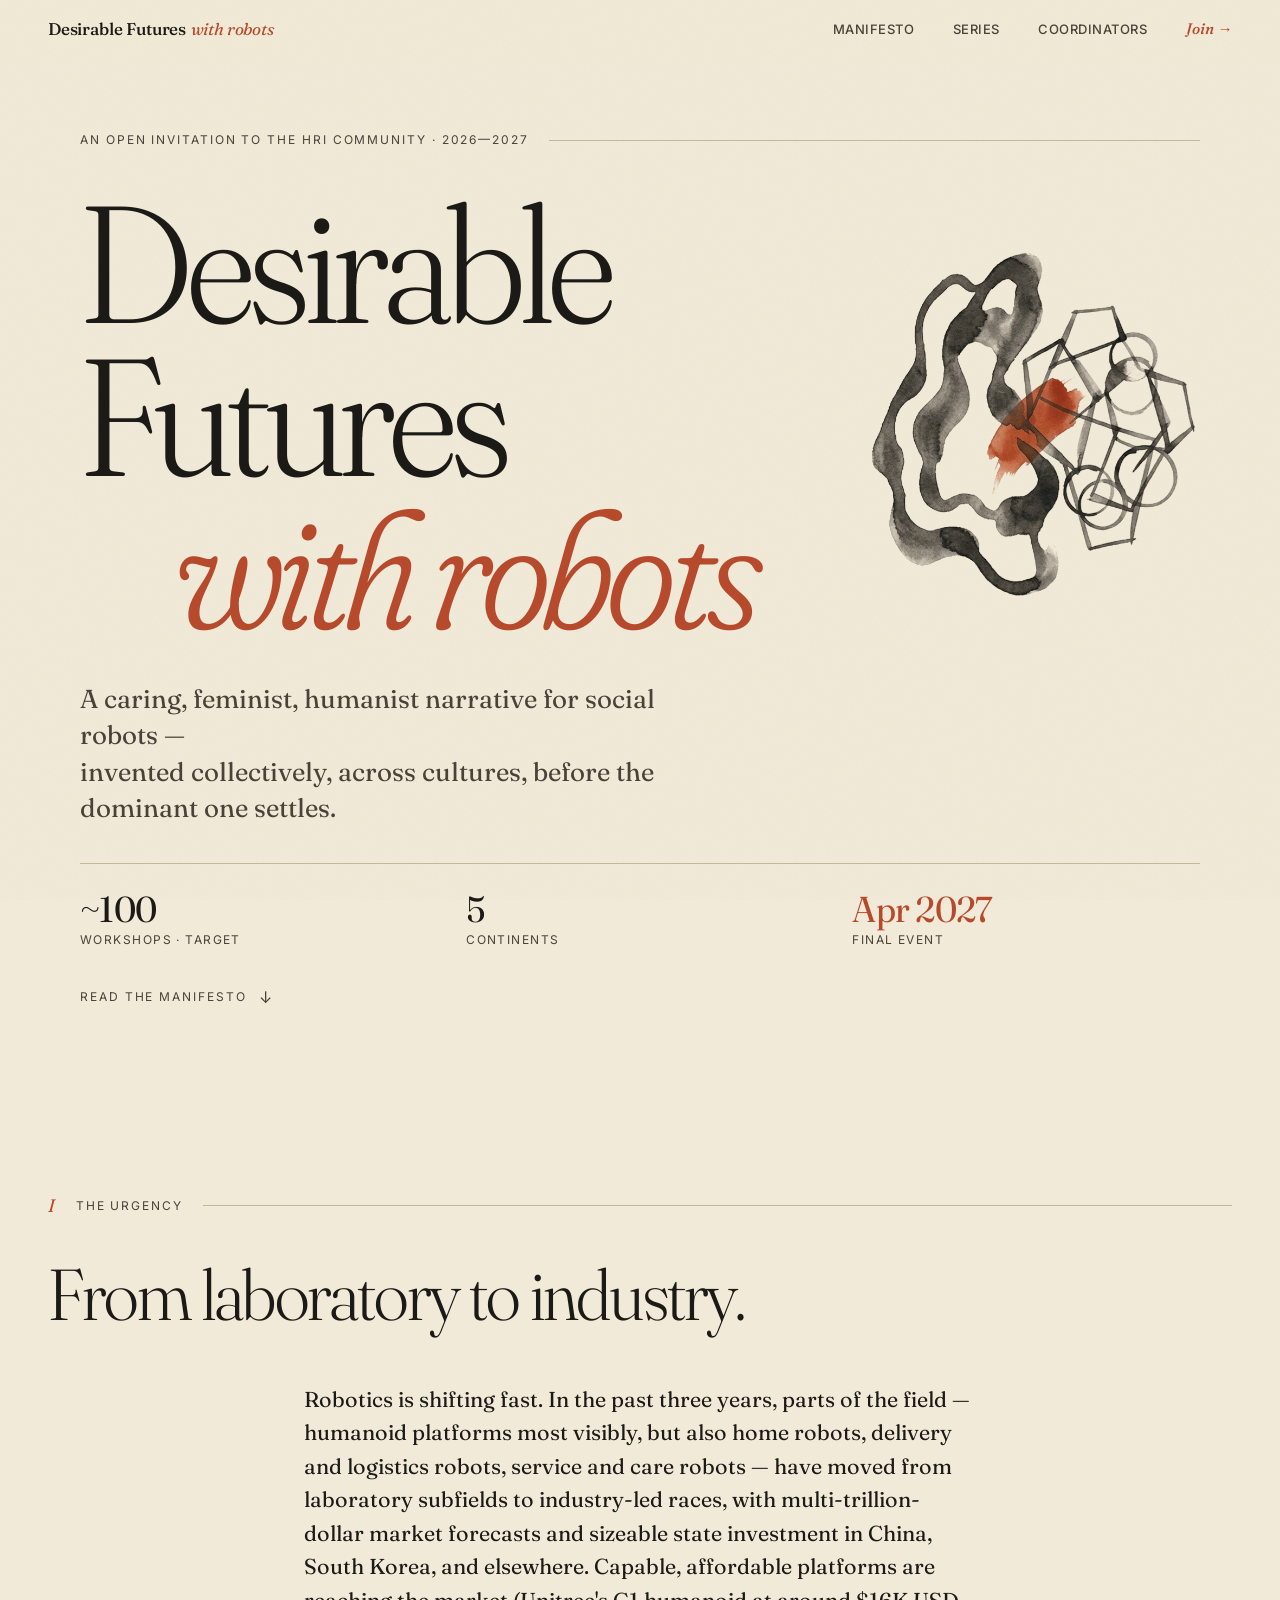
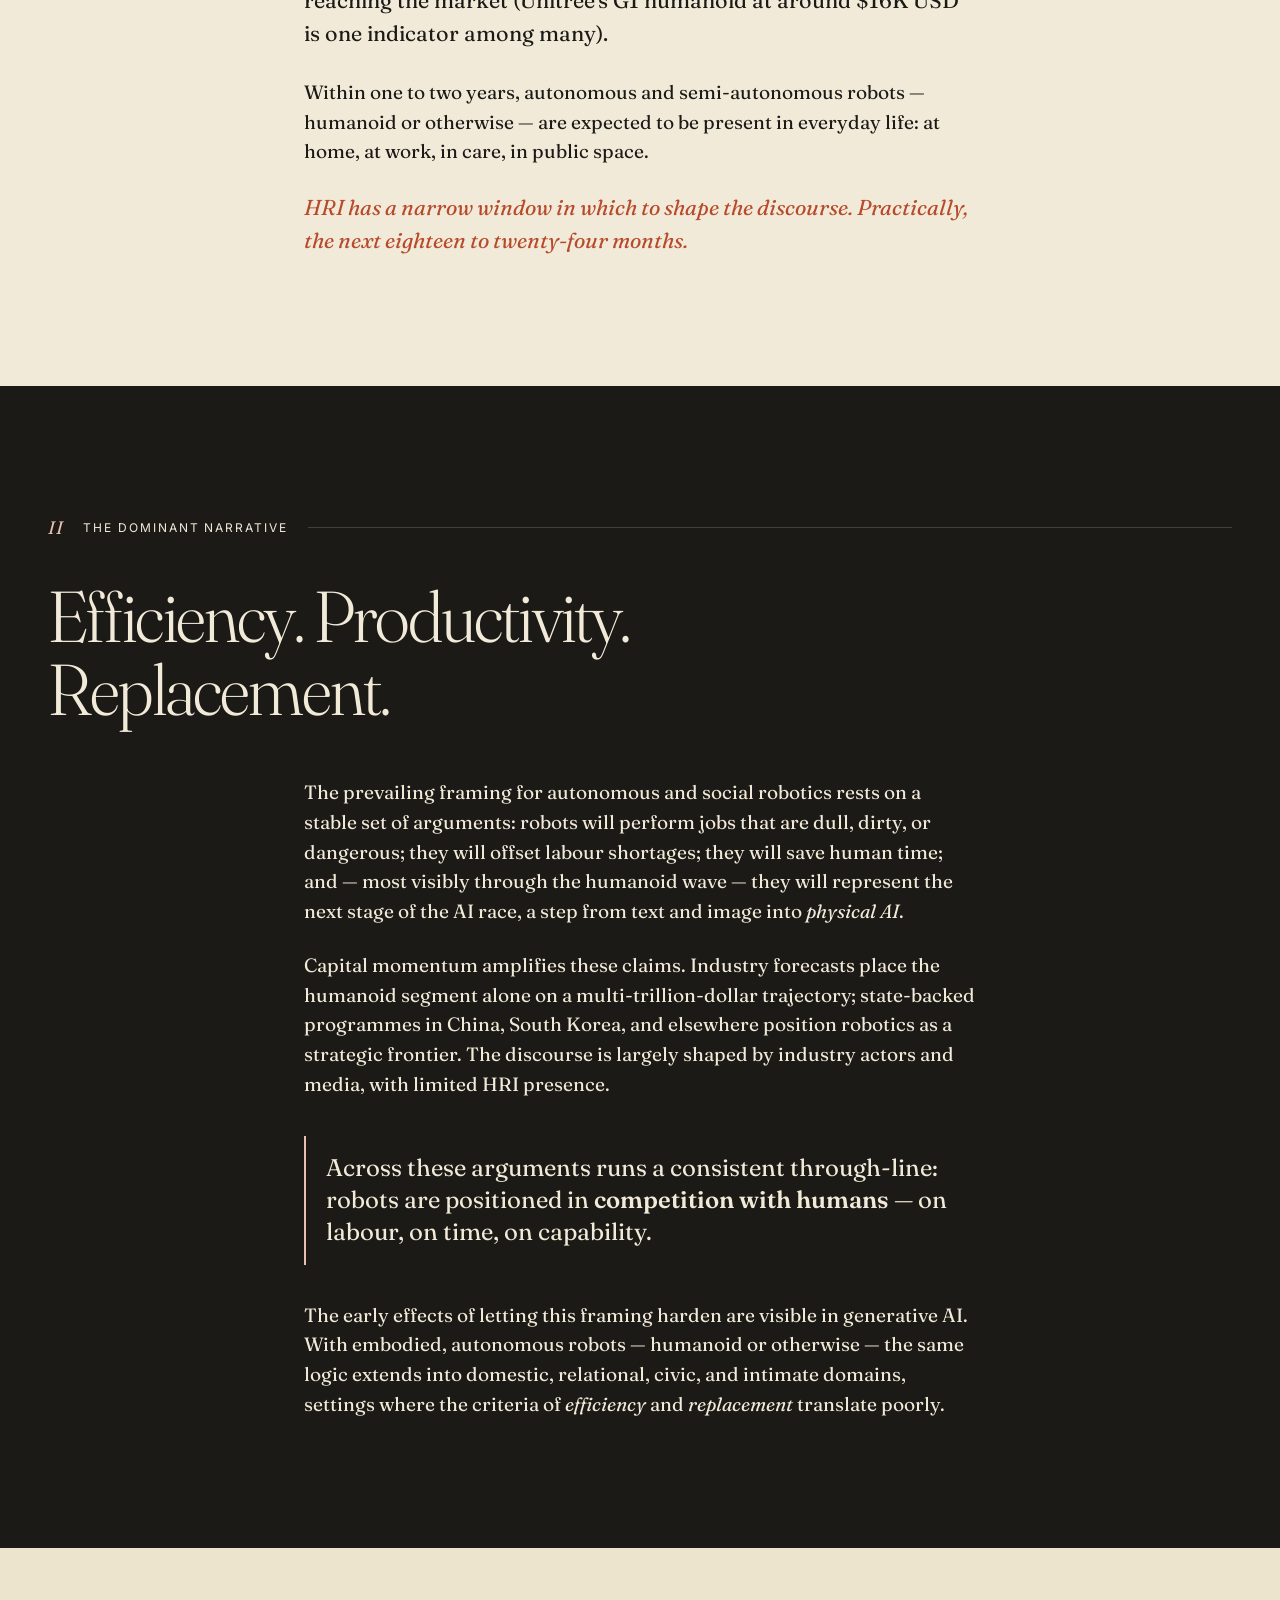
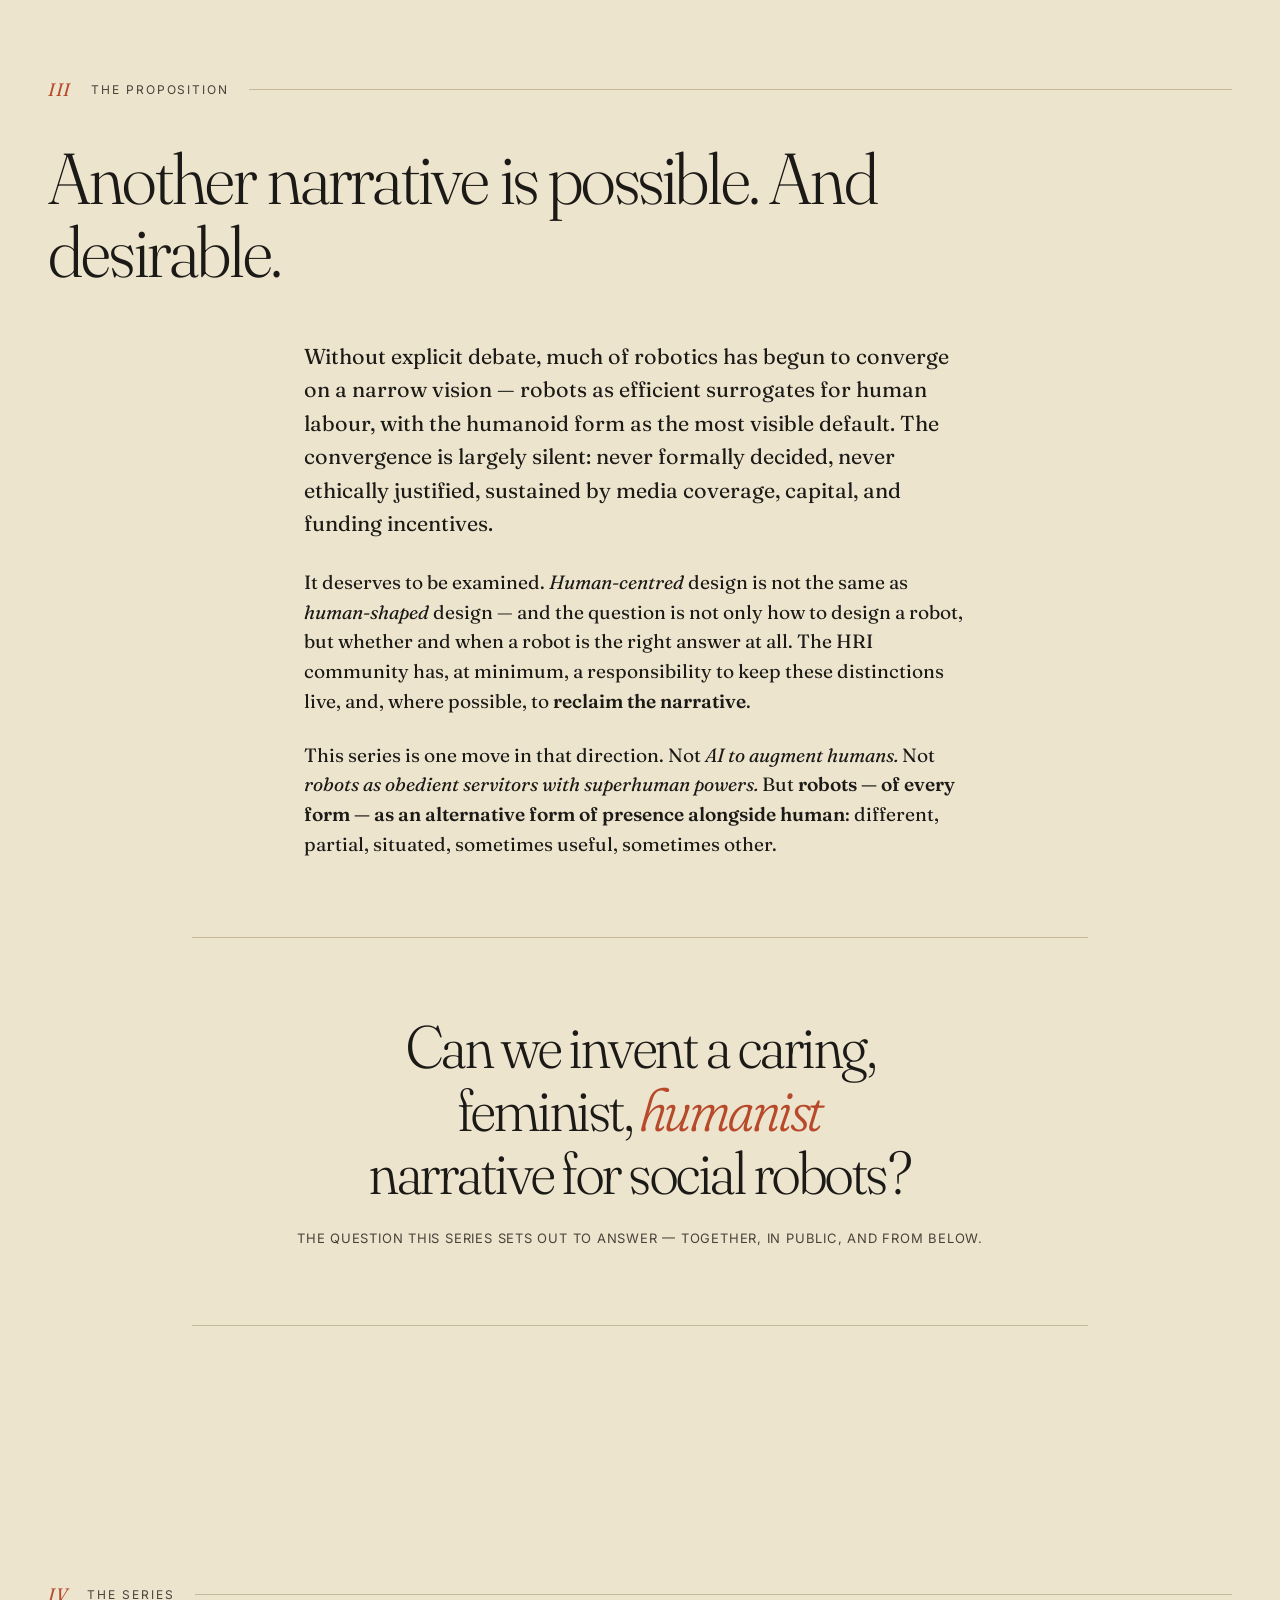
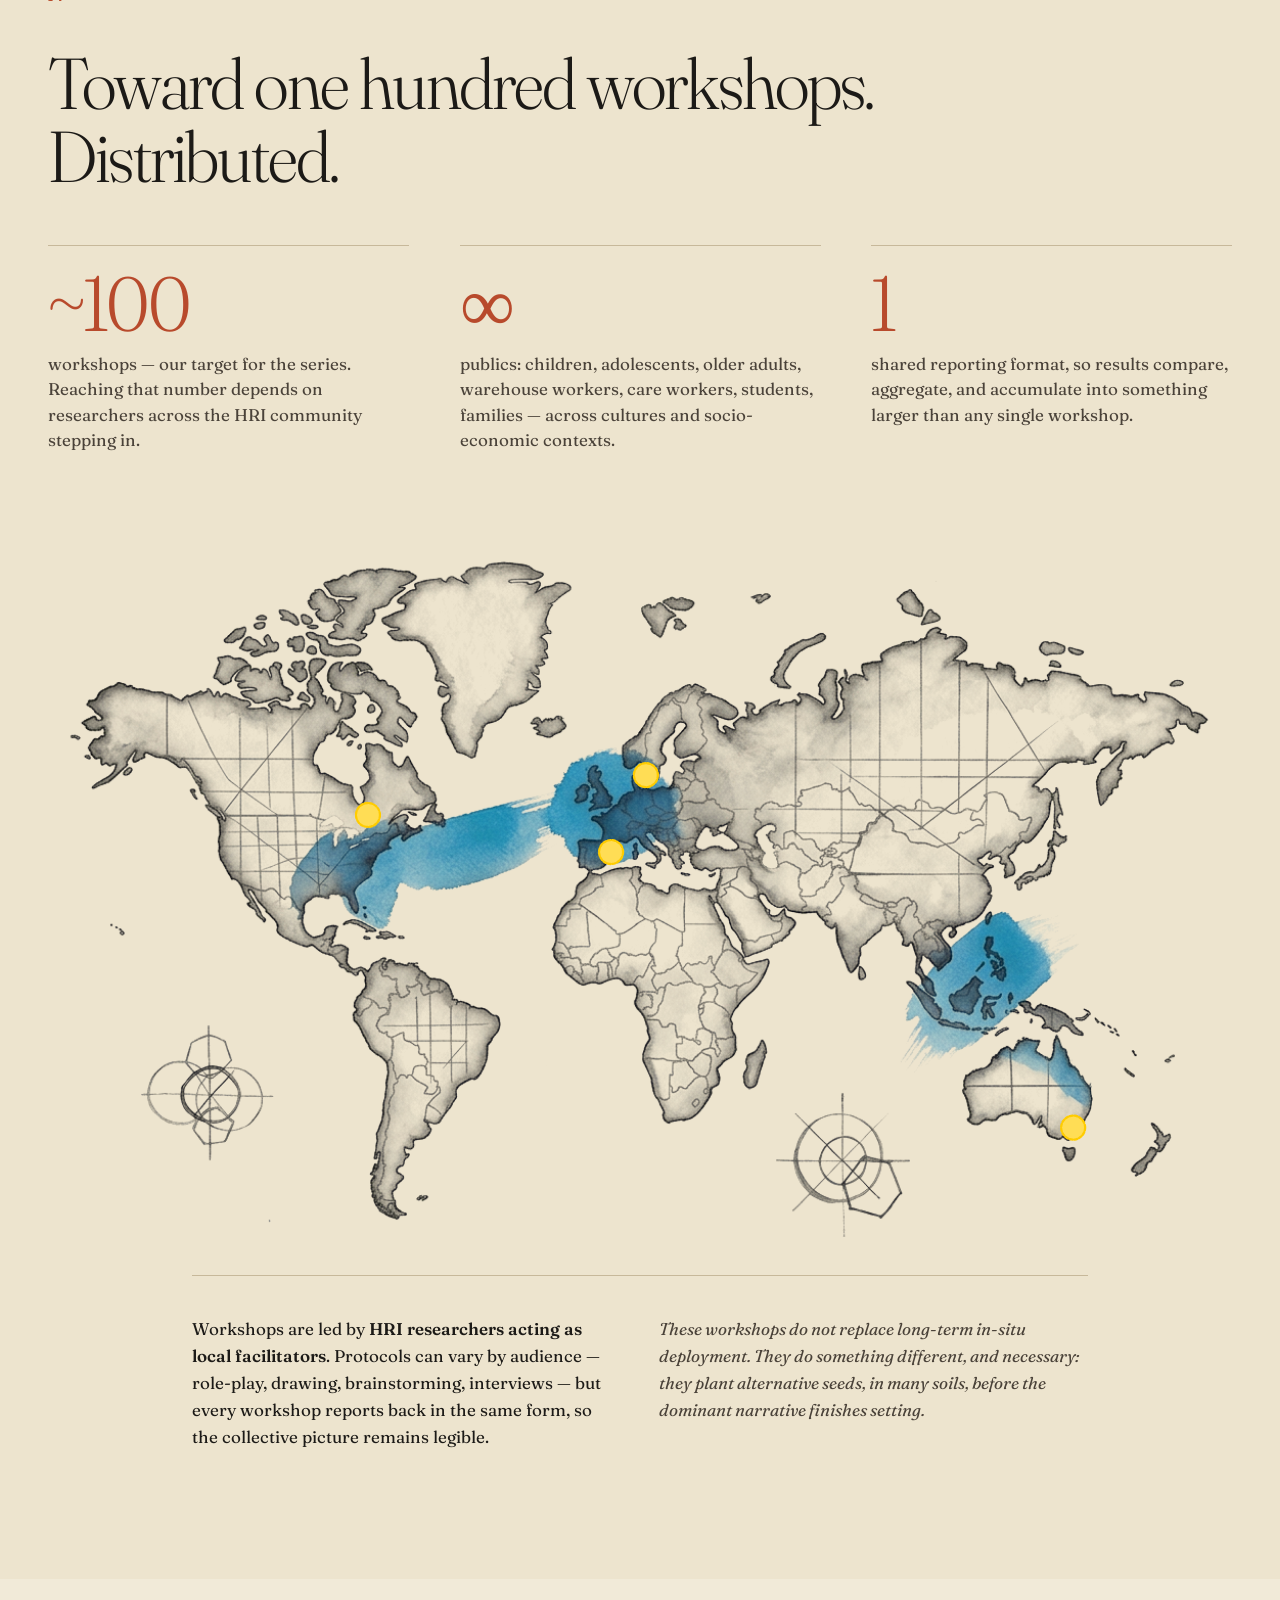
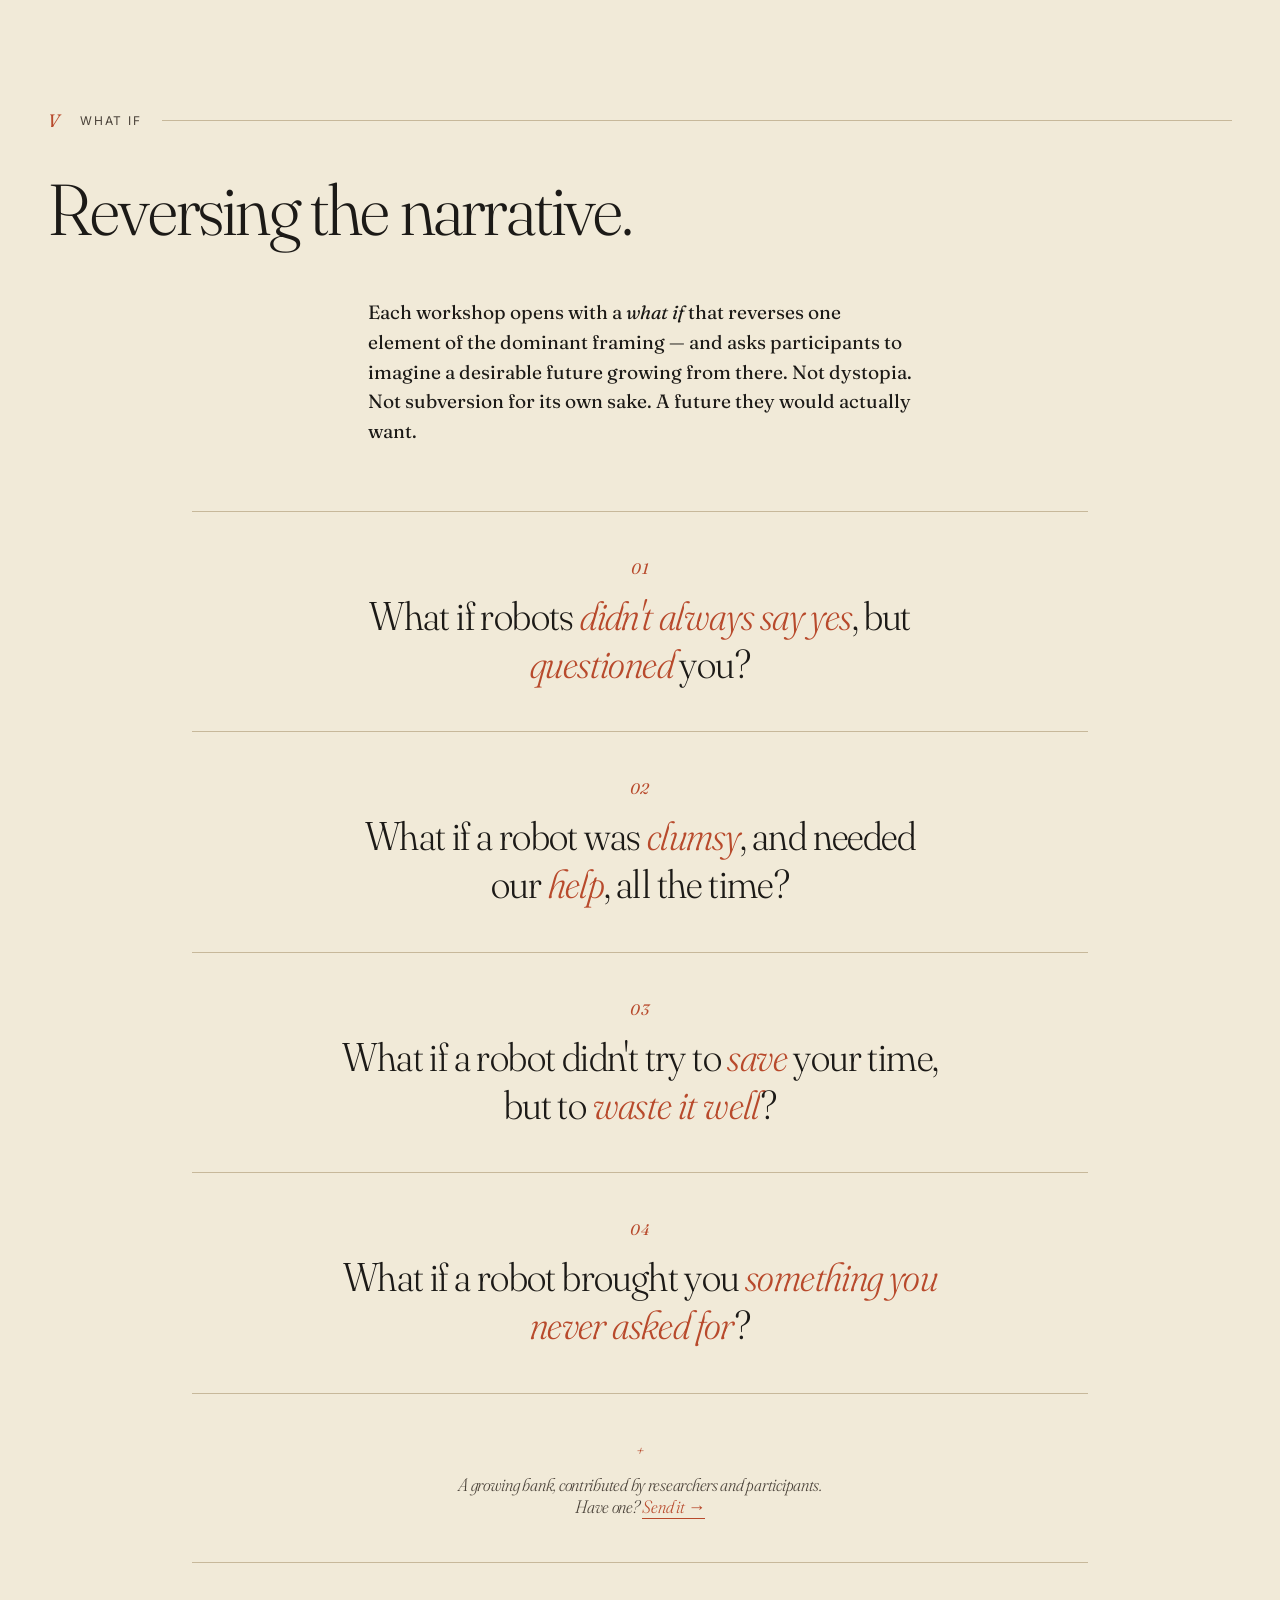
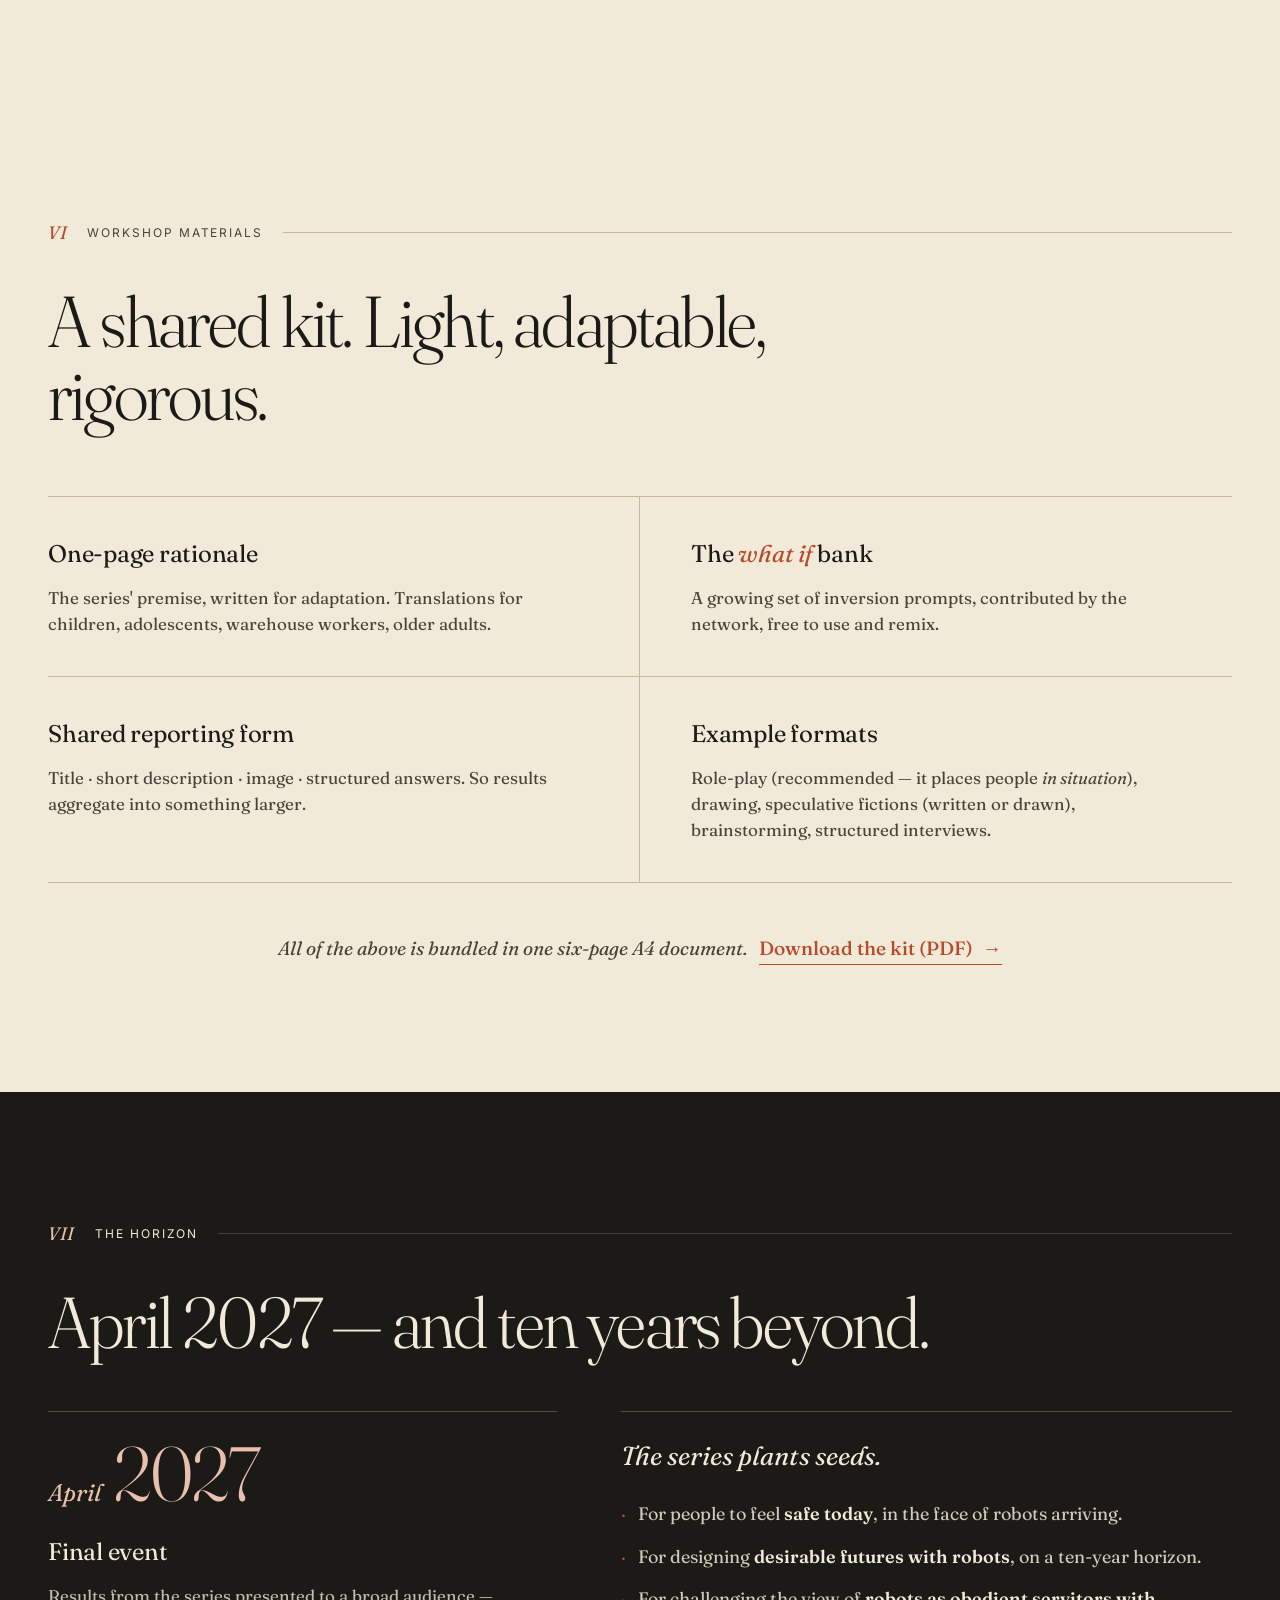
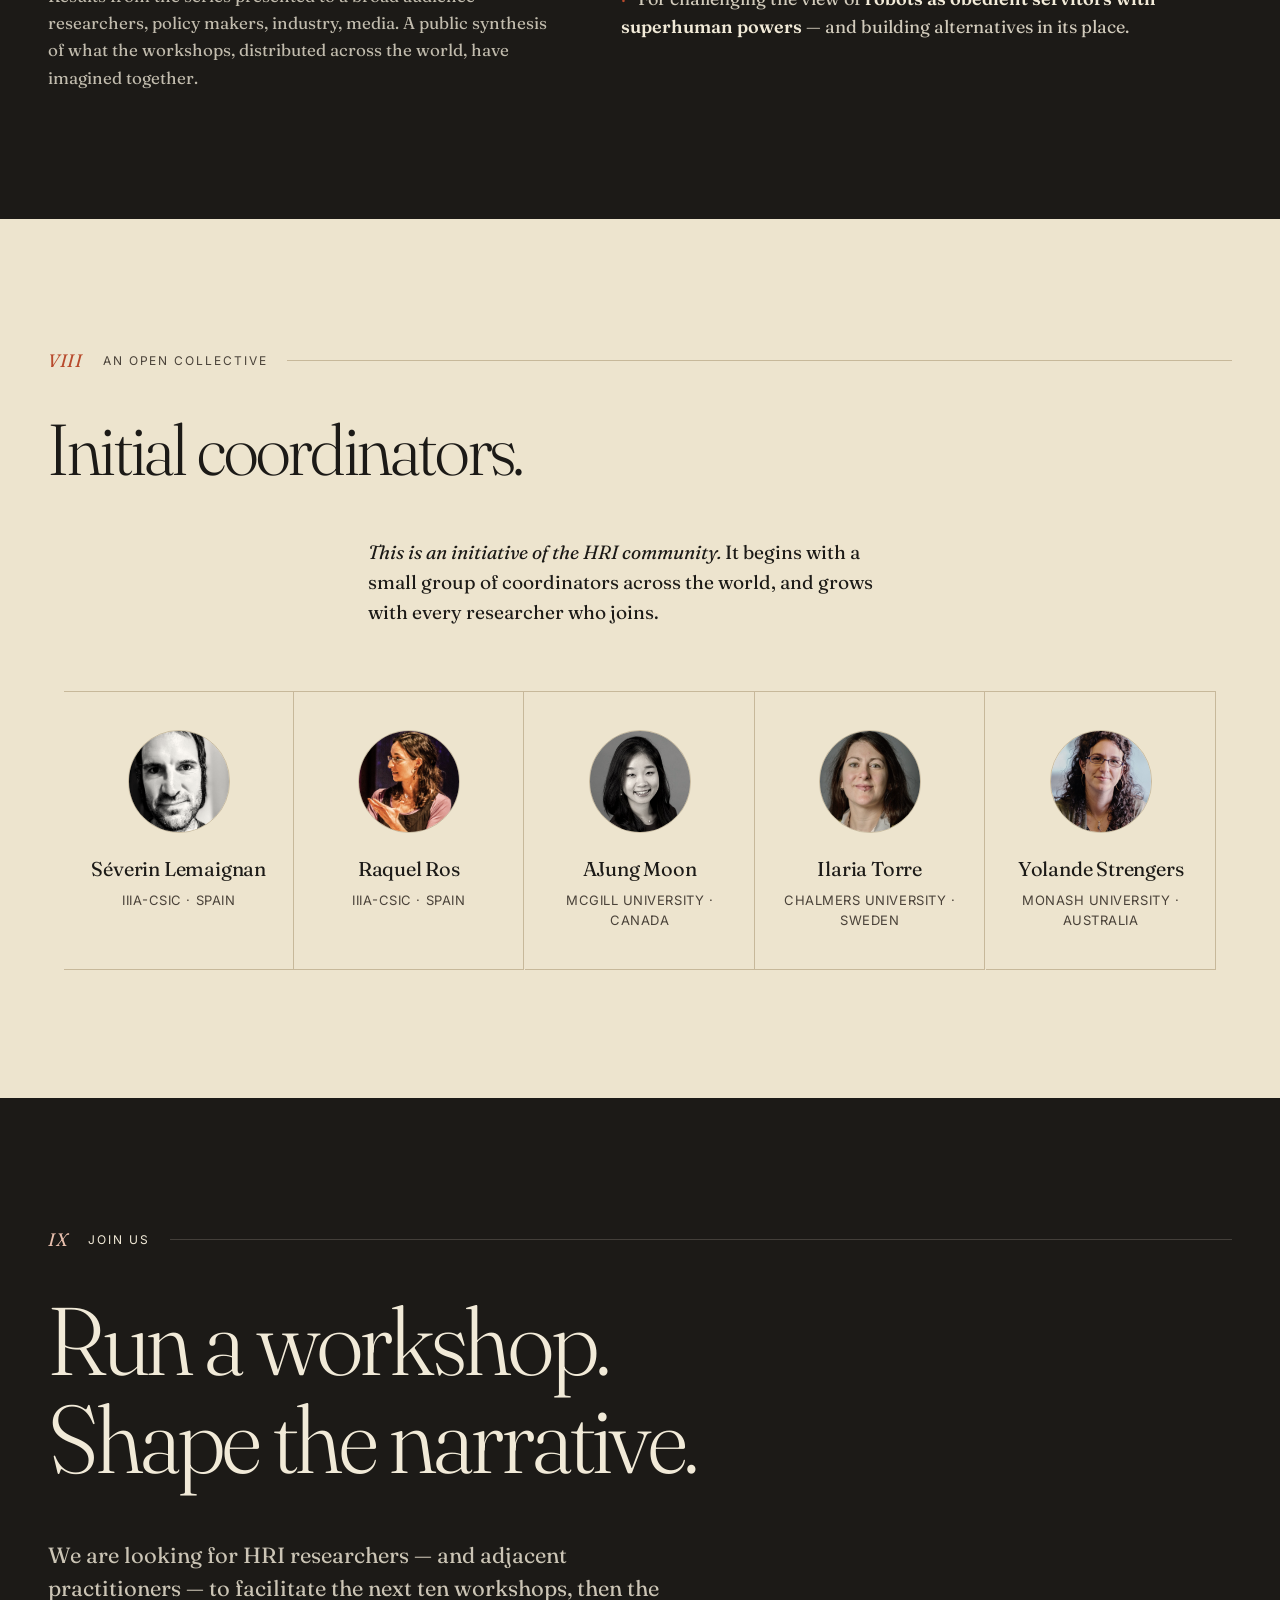
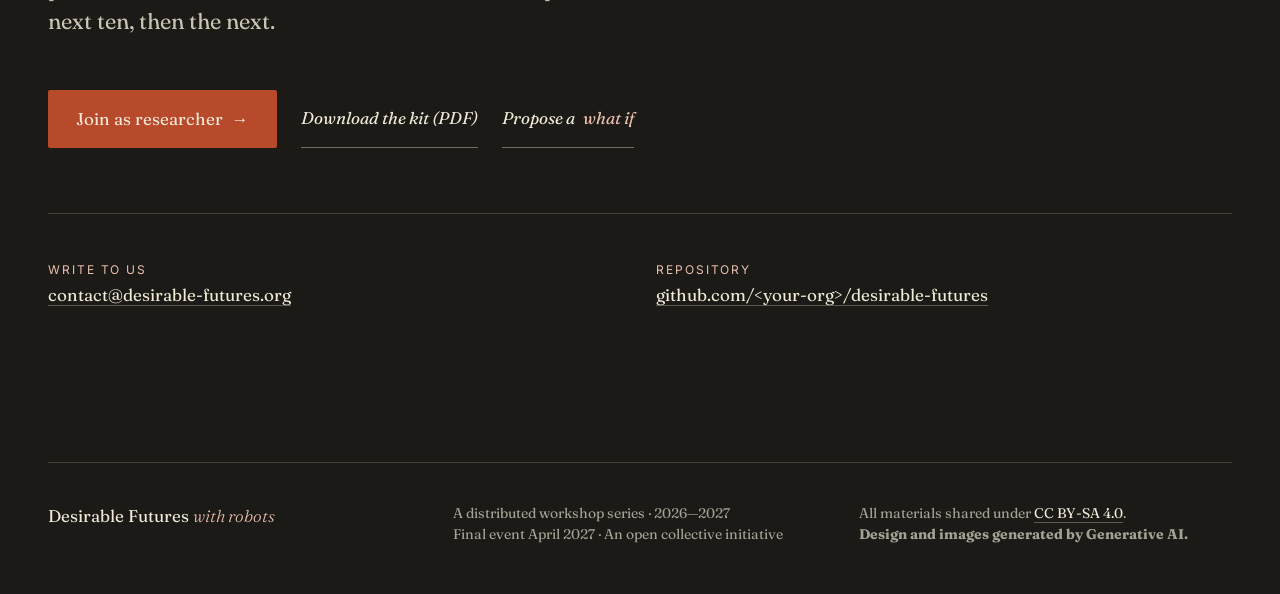
==== commit 06eaa0f0: "add speculative fictions as an example of workshop" ====
--- a/index.html
+++ b/index.html
@@ -258,7 +258,7 @@
       </li>
       <li>
         <h3>Example formats</h3>
-        <p>Role-play (recommended — it places people <em>in situation</em>), drawing, brainstorming, structured interviews.</p>
+        <p>Role-play (recommended — it places people <em>in situation</em>), drawing, speculative fictions (written or drawn), brainstorming, structured interviews.</p>
       </li>
     </ul>
 
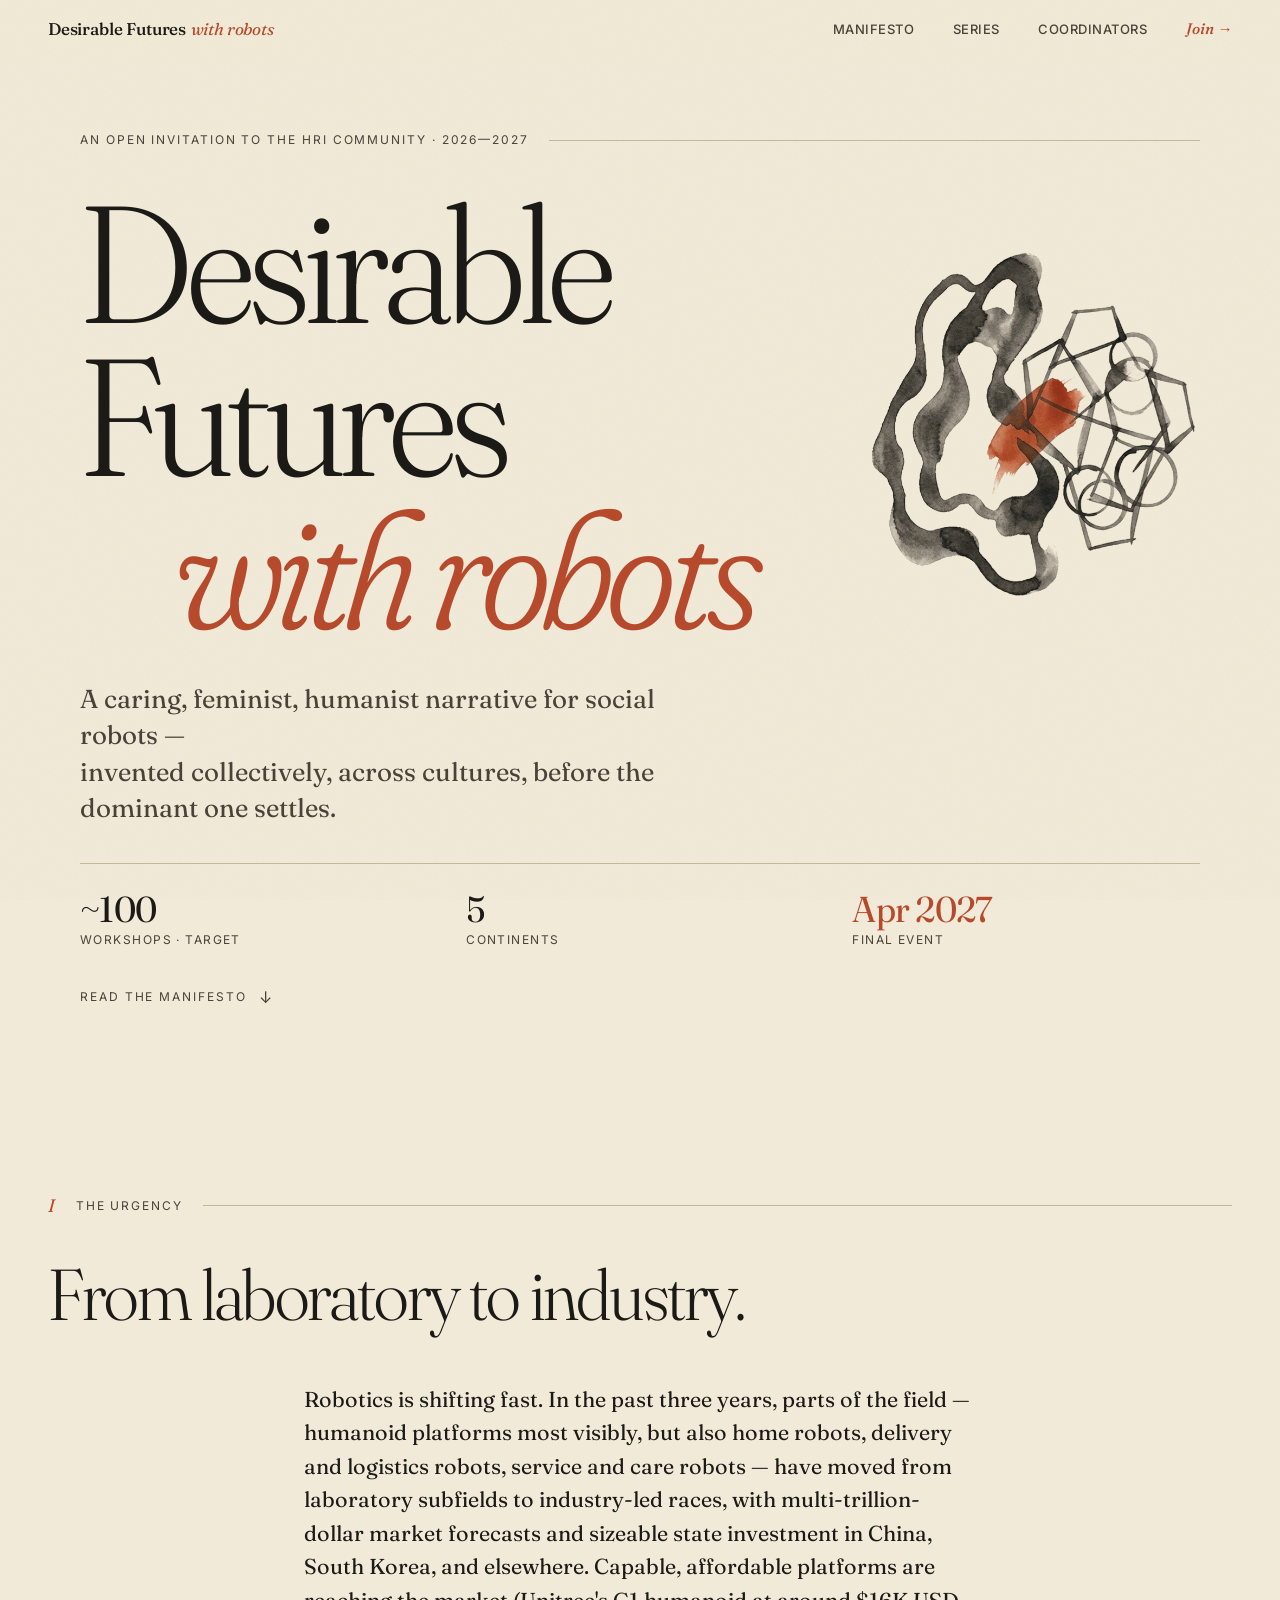
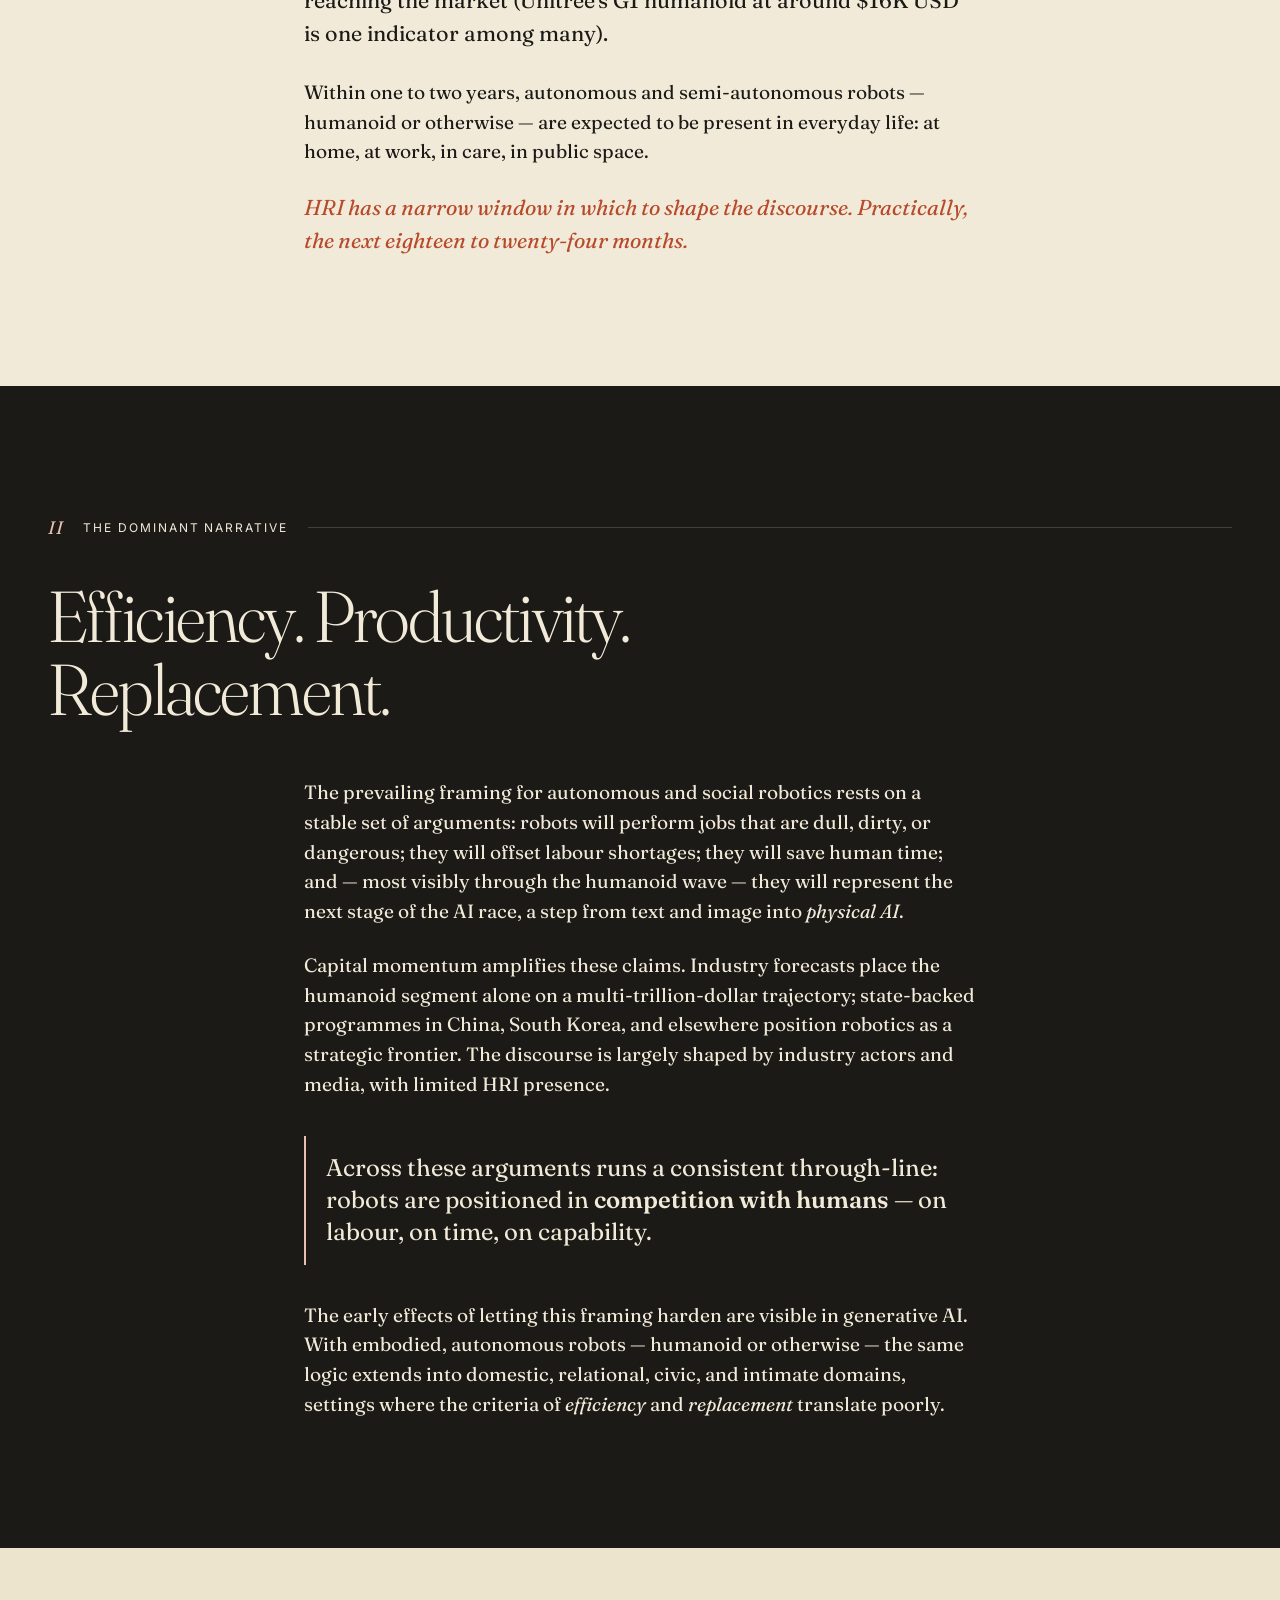
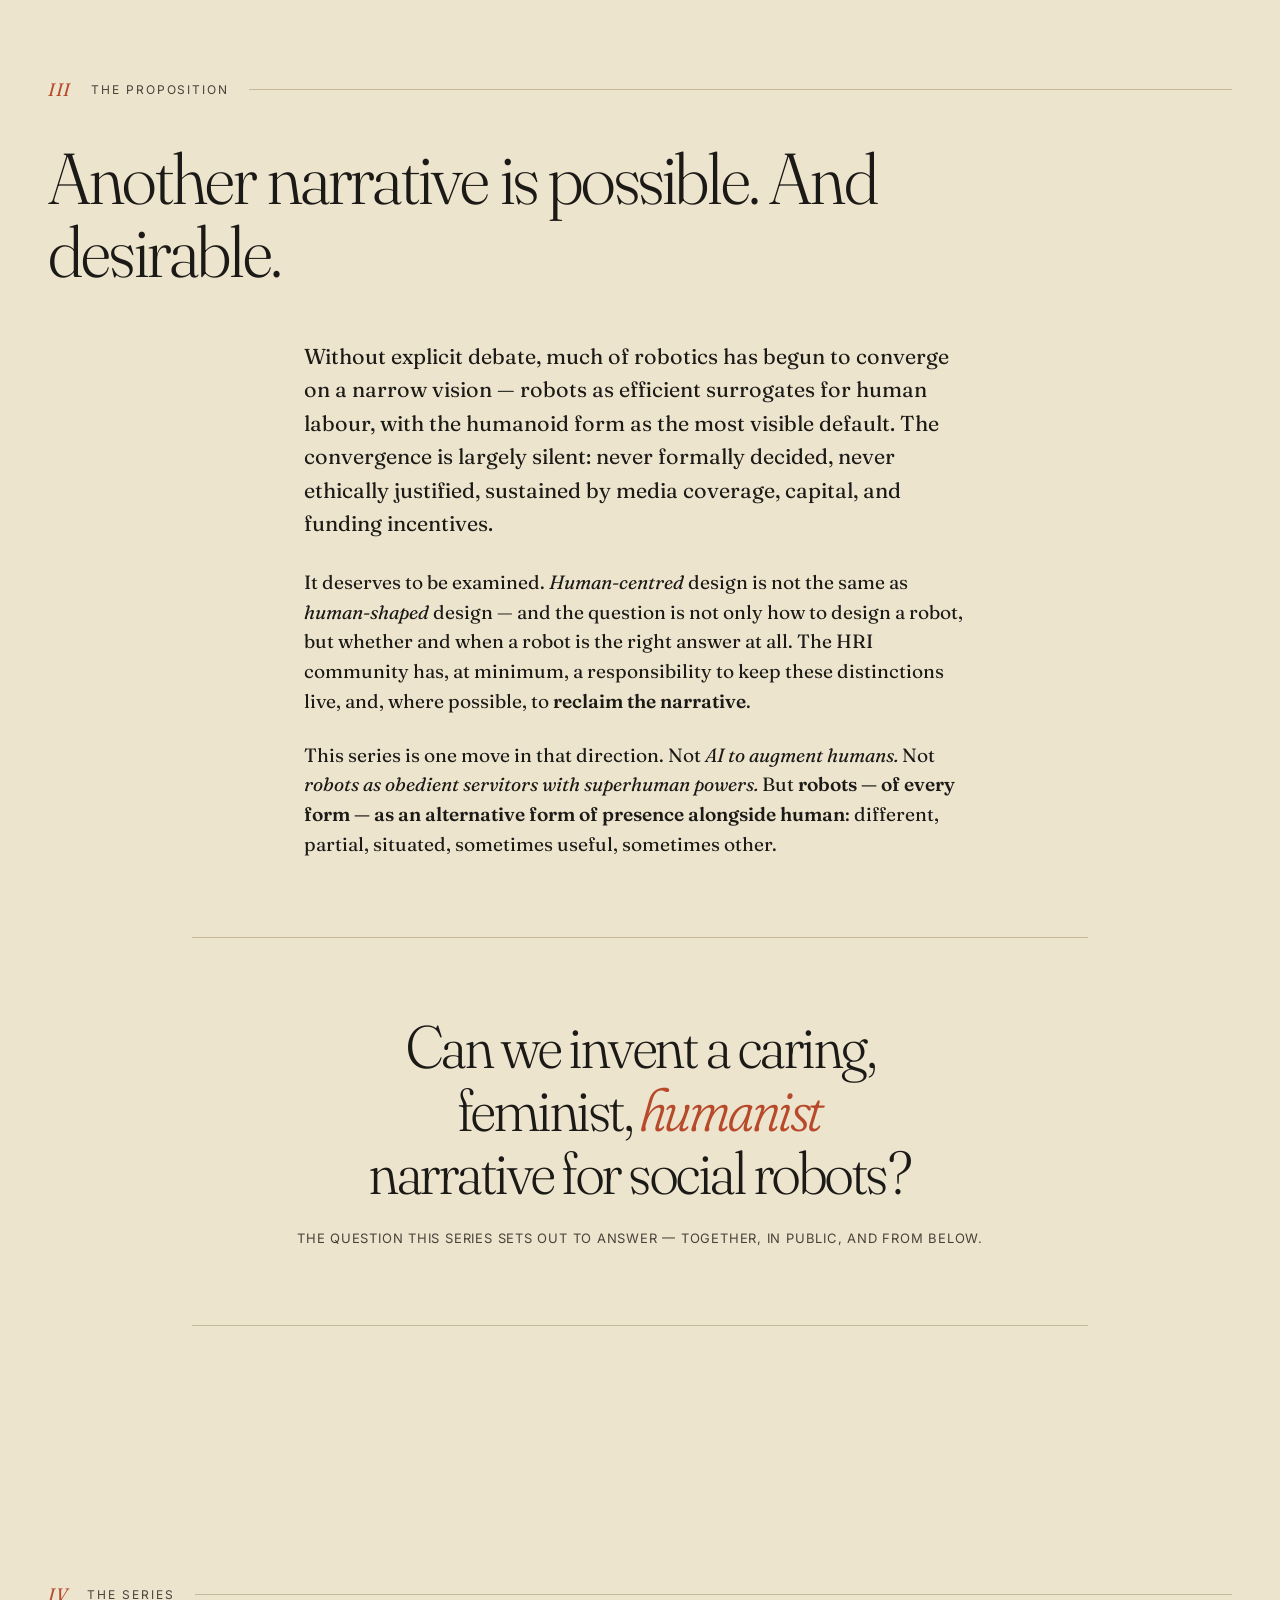
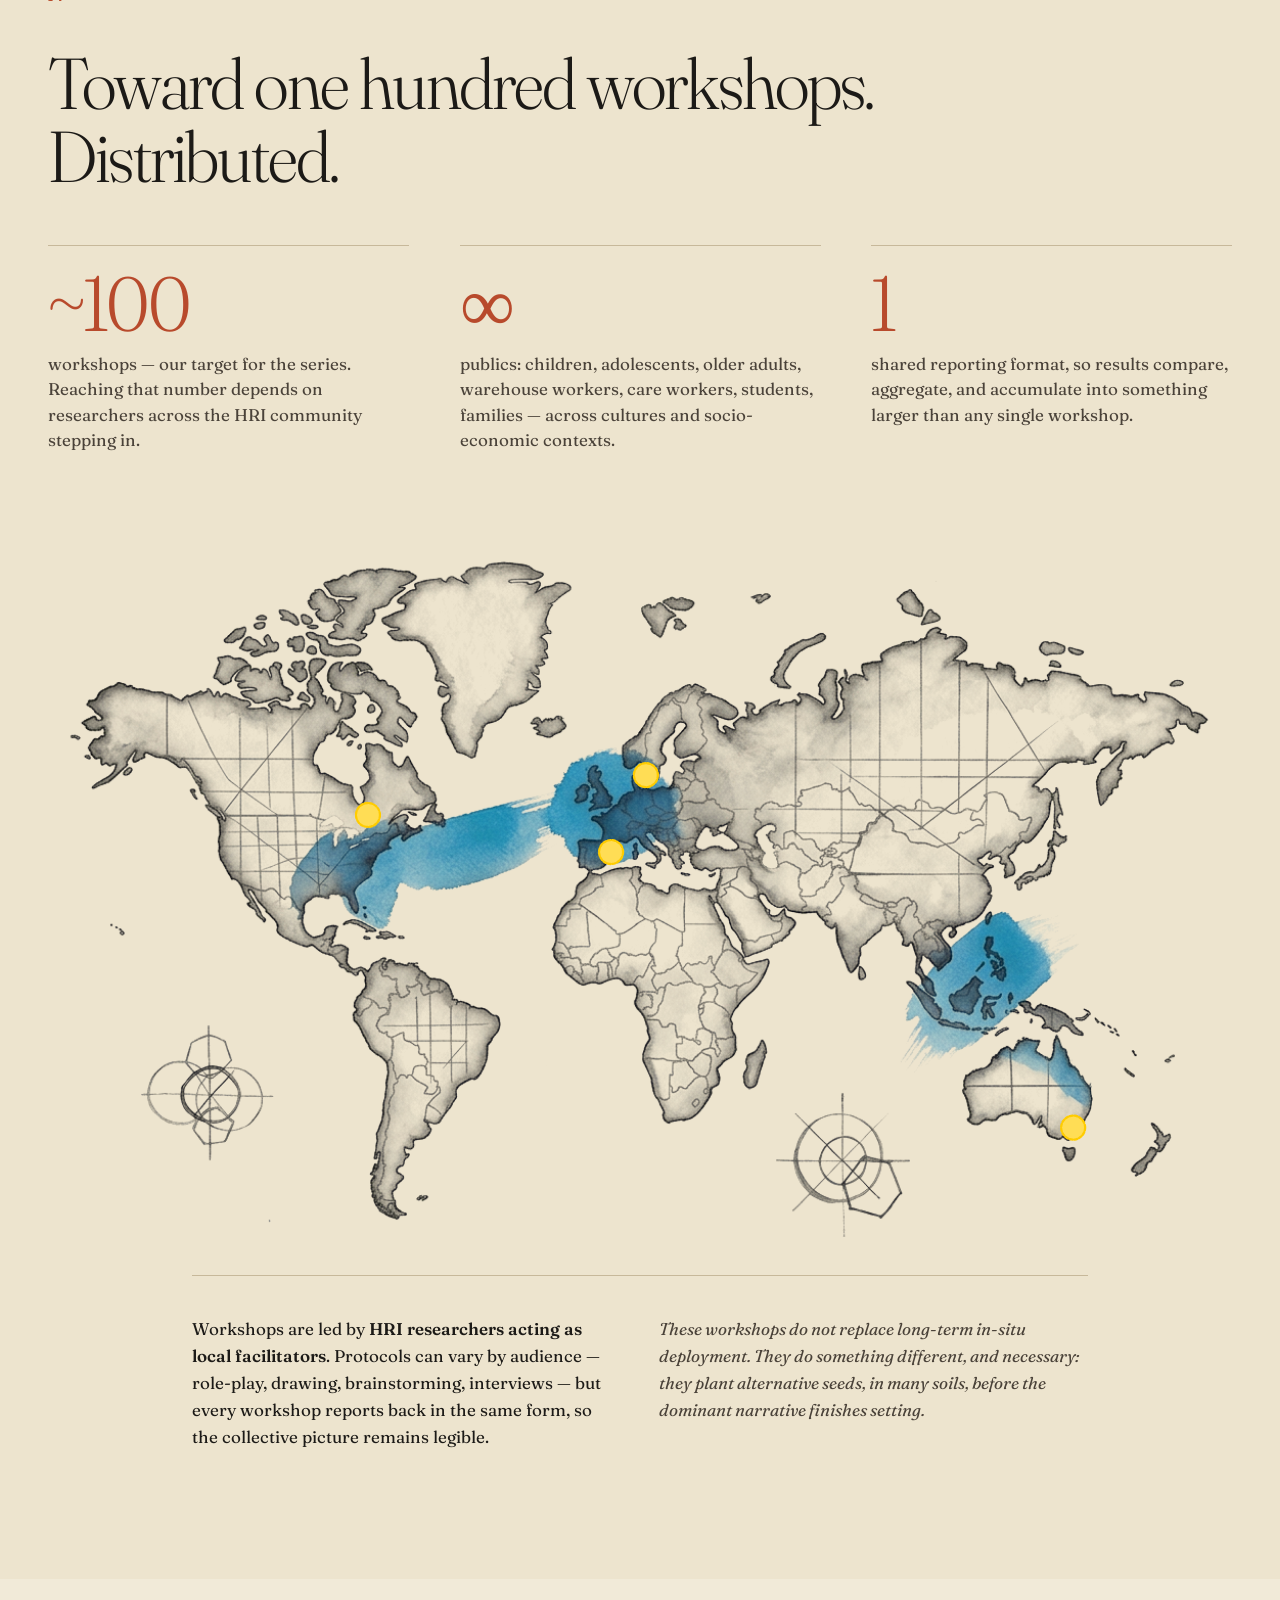
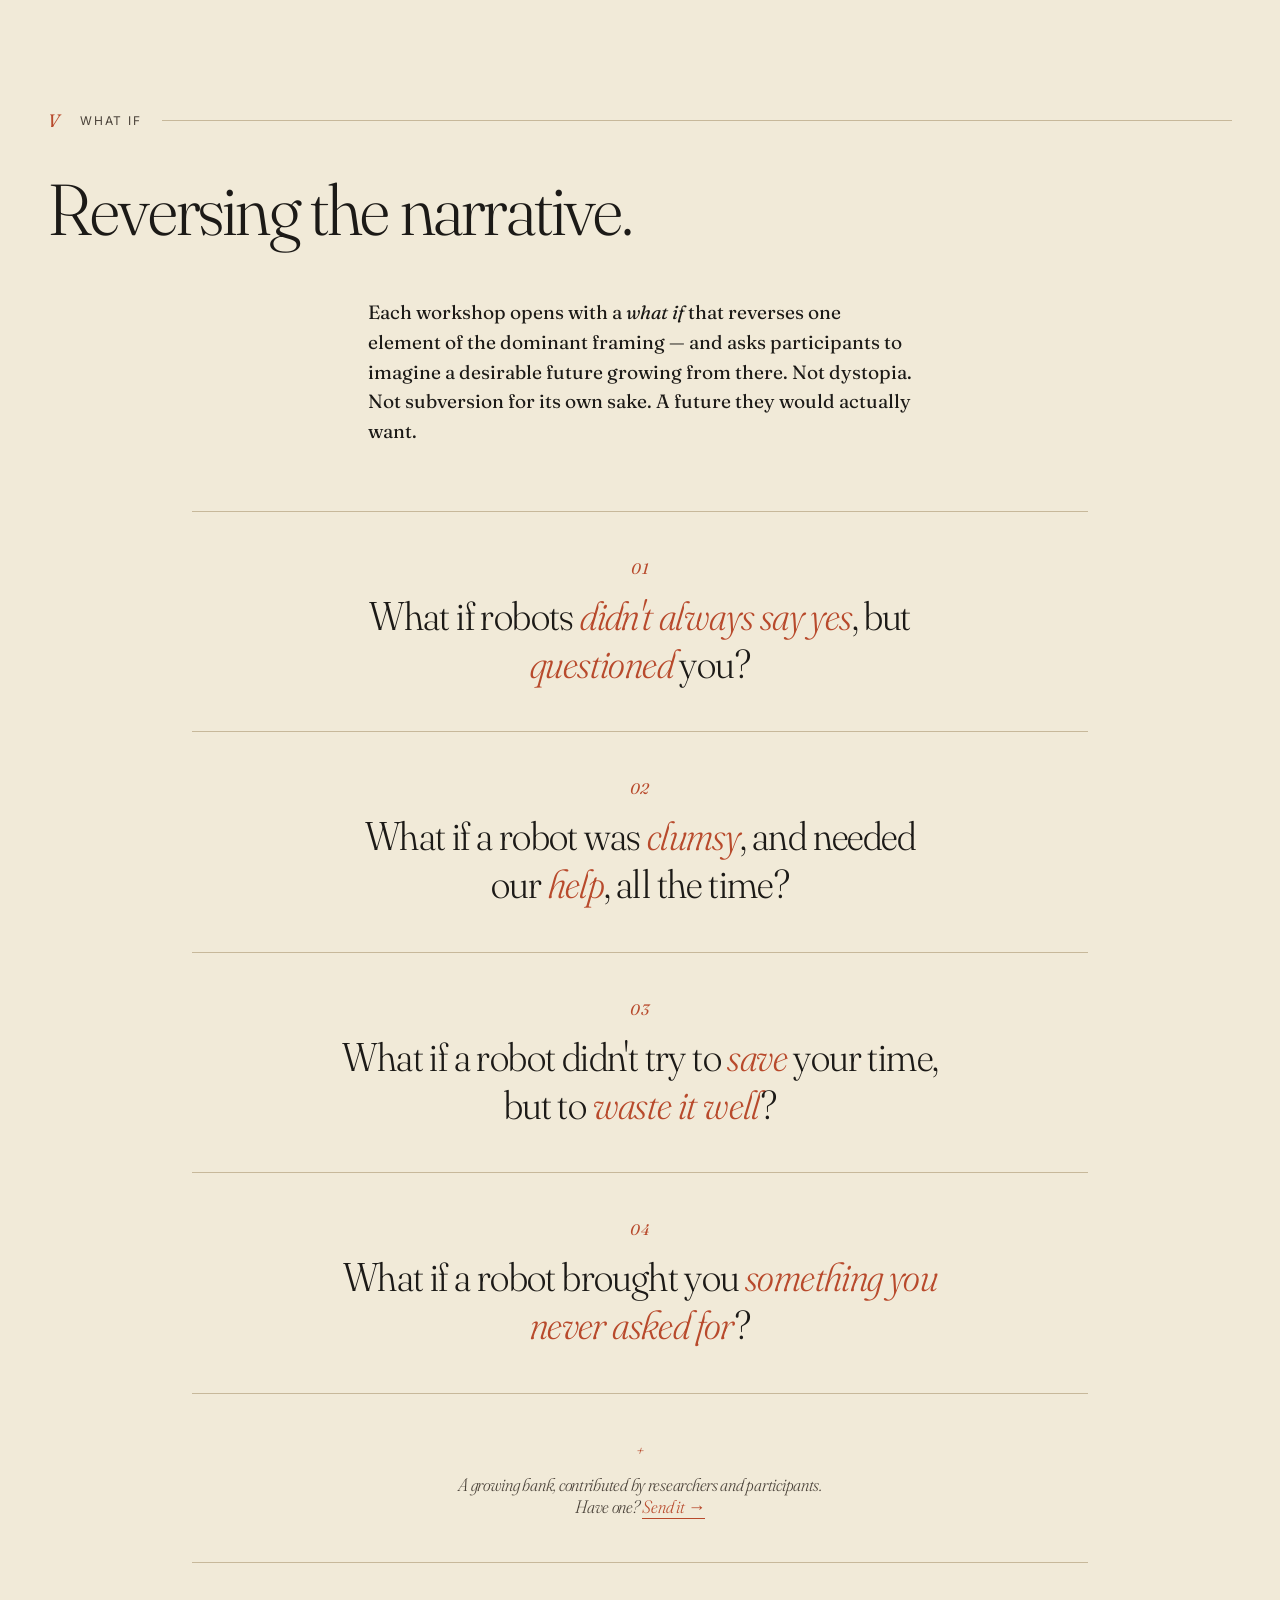
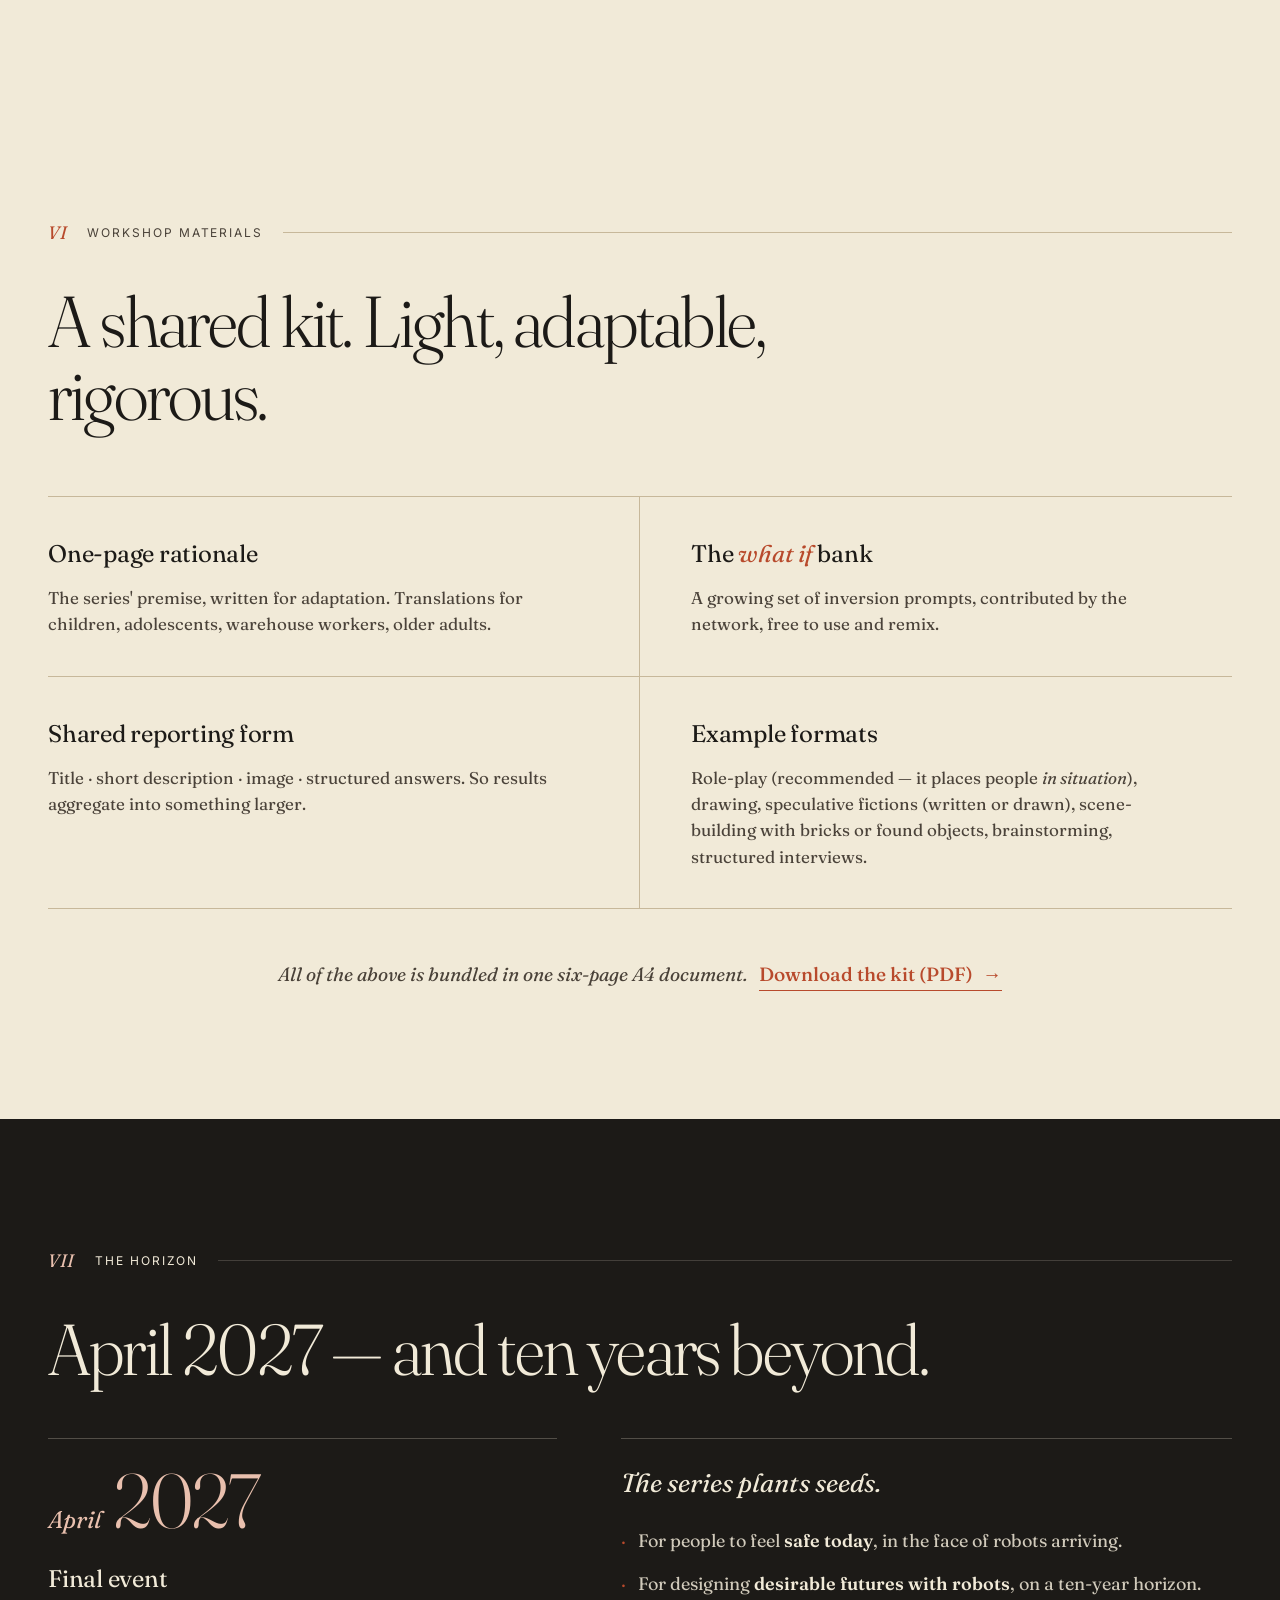
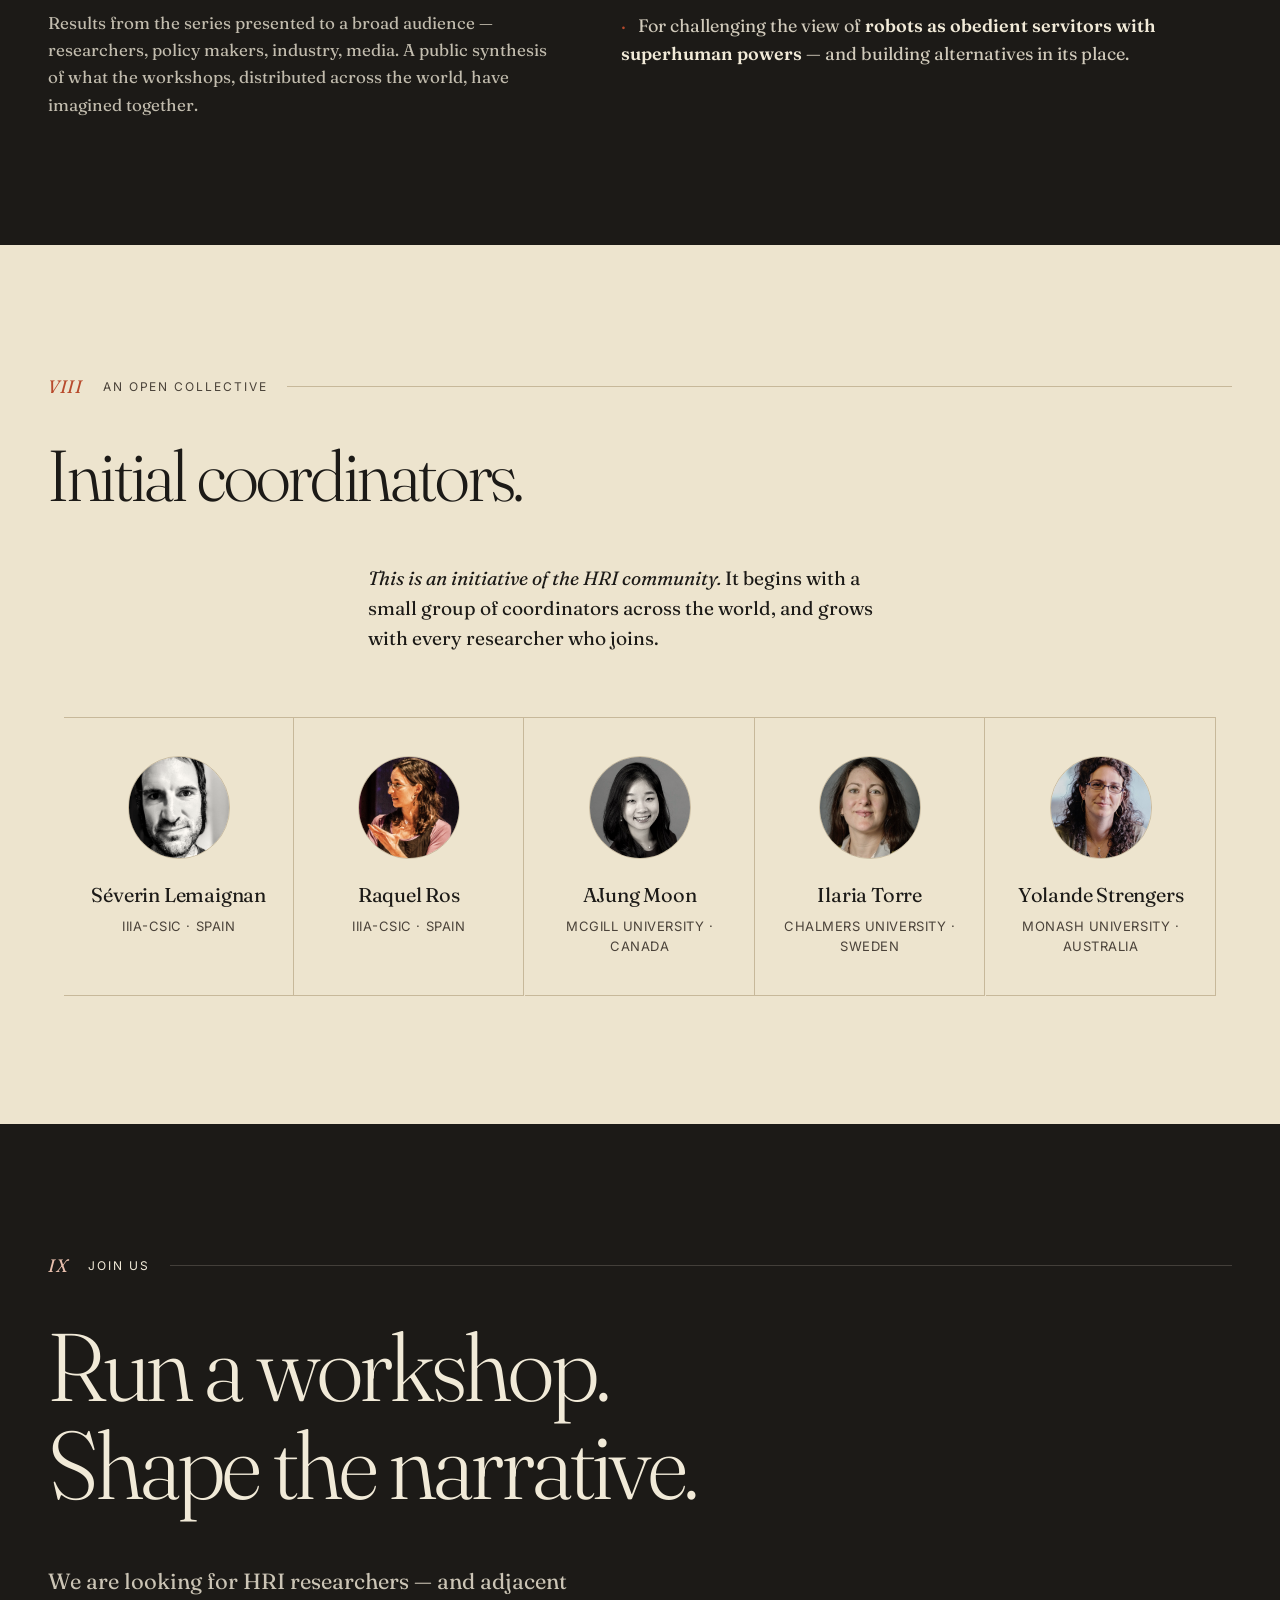
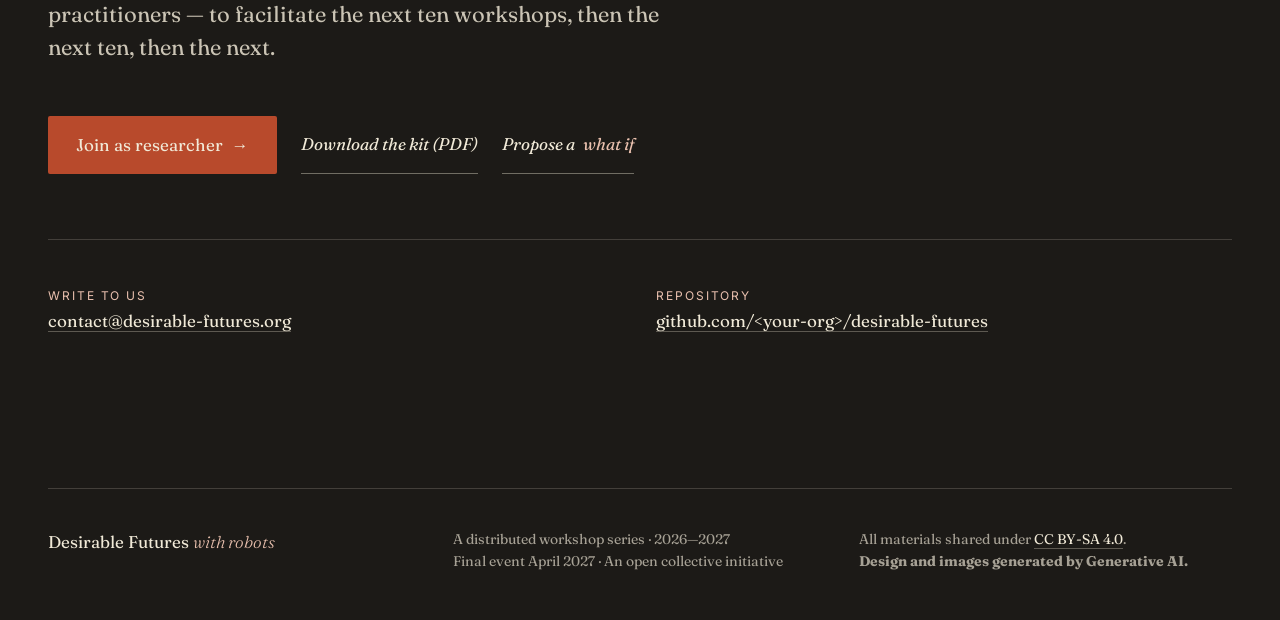
==== commit 0408e92b: "add example of story building with Legos" ====
--- a/index.html
+++ b/index.html
@@ -258,7 +258,7 @@
       </li>
       <li>
         <h3>Example formats</h3>
-        <p>Role-play (recommended — it places people <em>in situation</em>), drawing, speculative fictions (written or drawn), brainstorming, structured interviews.</p>
+        <p>Role-play (recommended — it places people <em>in situation</em>), drawing, speculative fictions (written or drawn), scene-building with bricks or found objects, brainstorming, structured interviews.</p>
       </li>
     </ul>
 
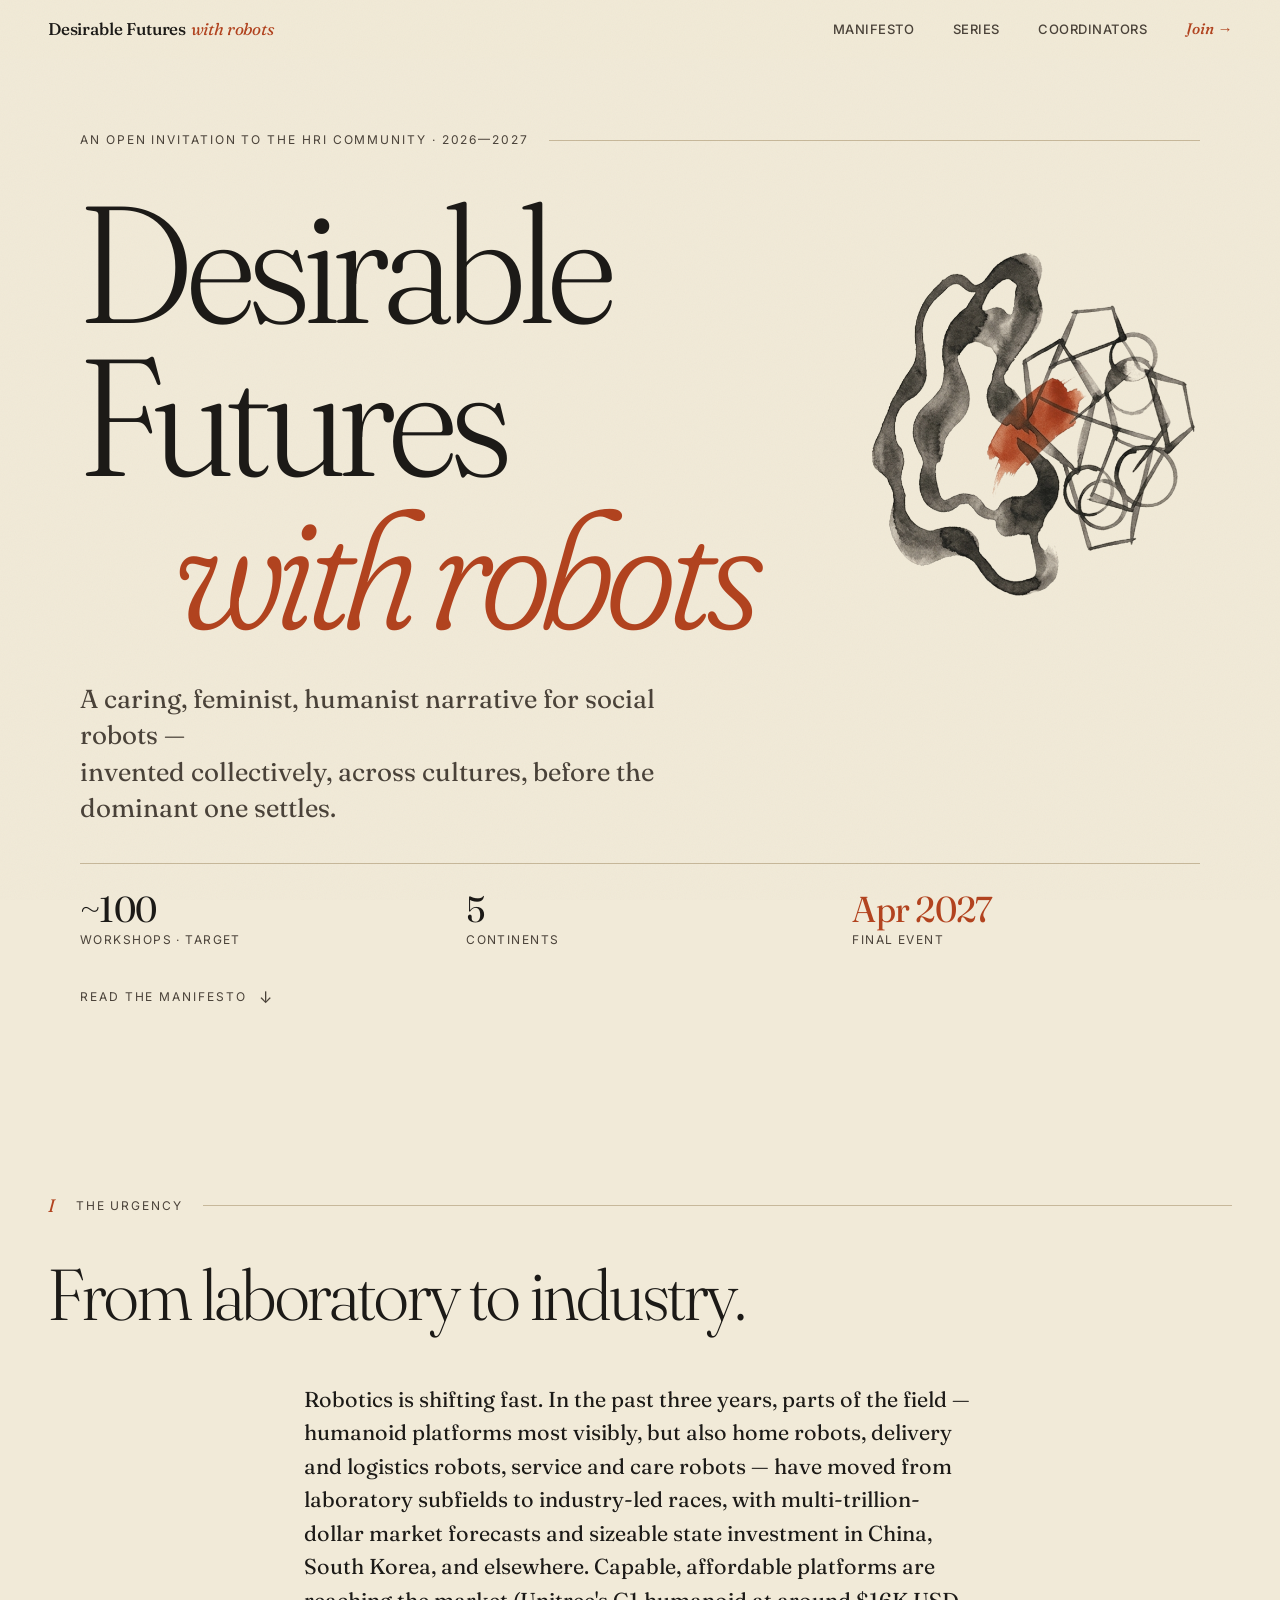
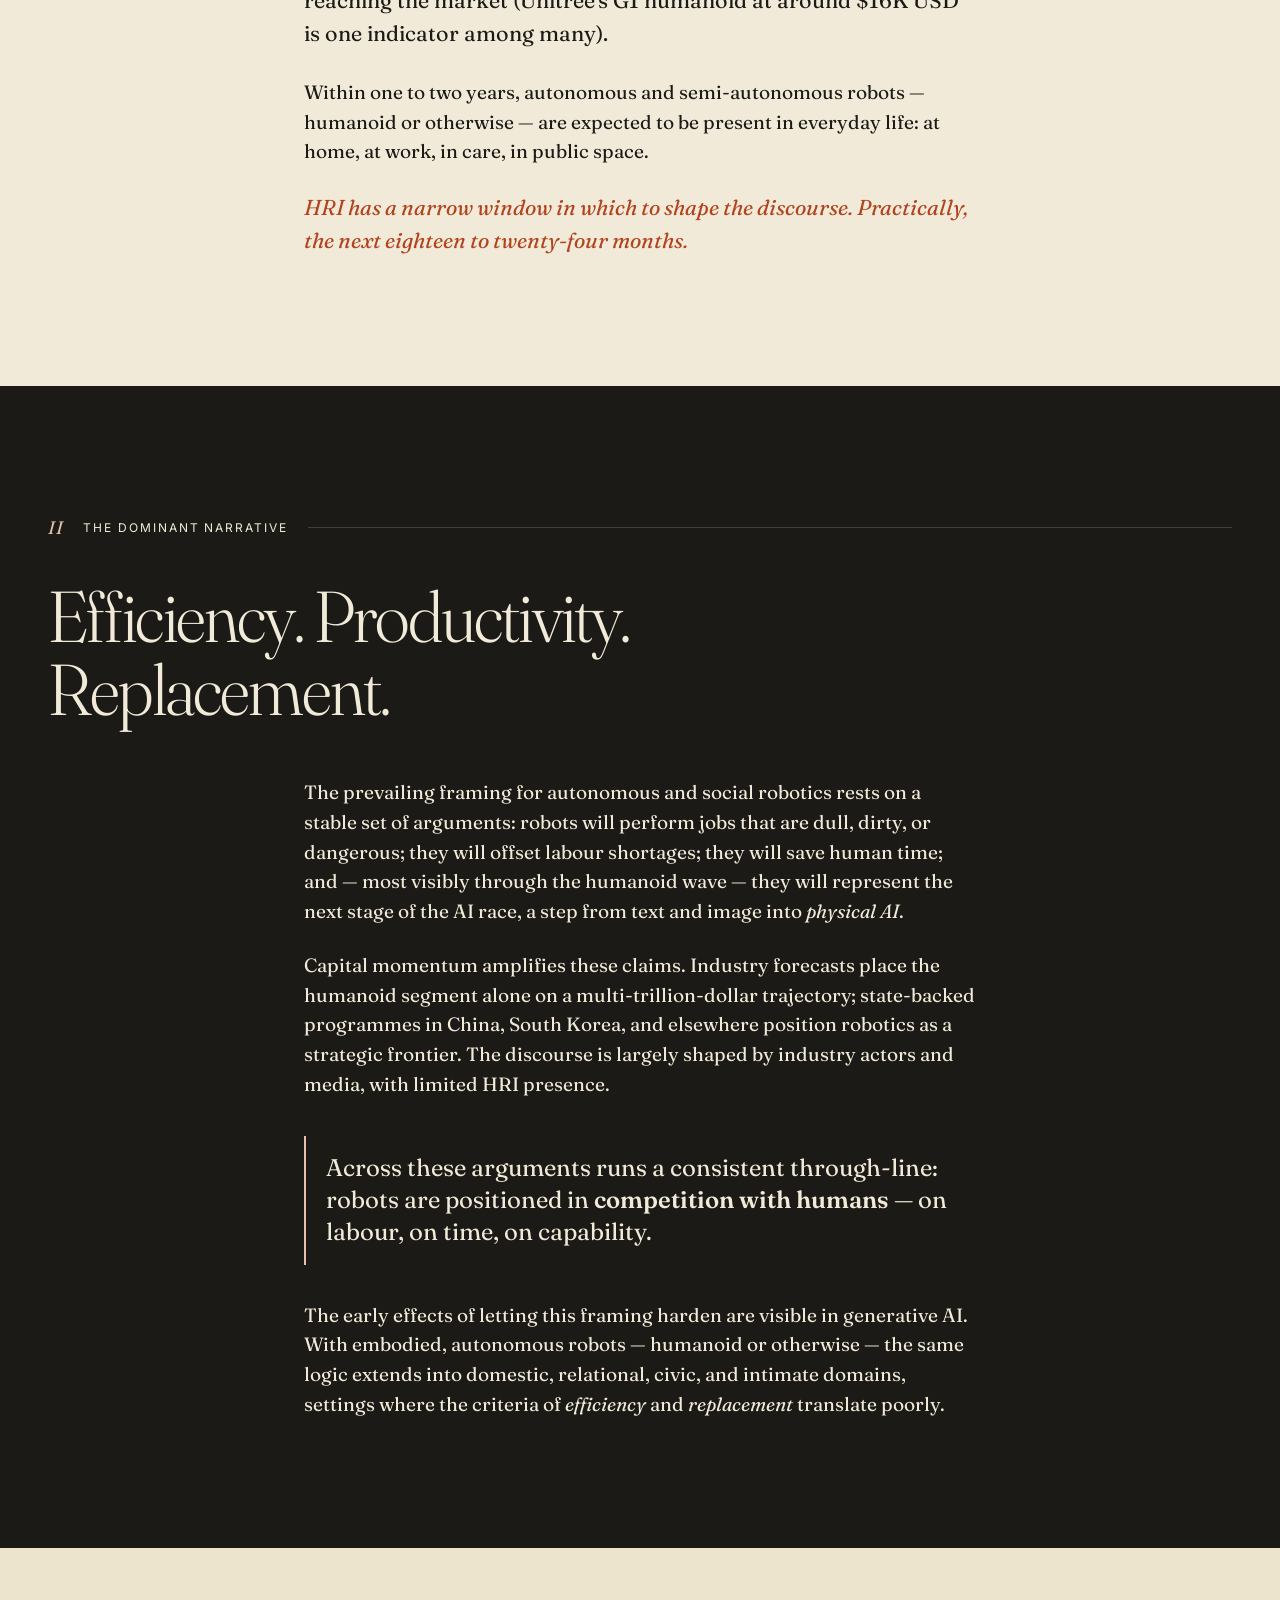
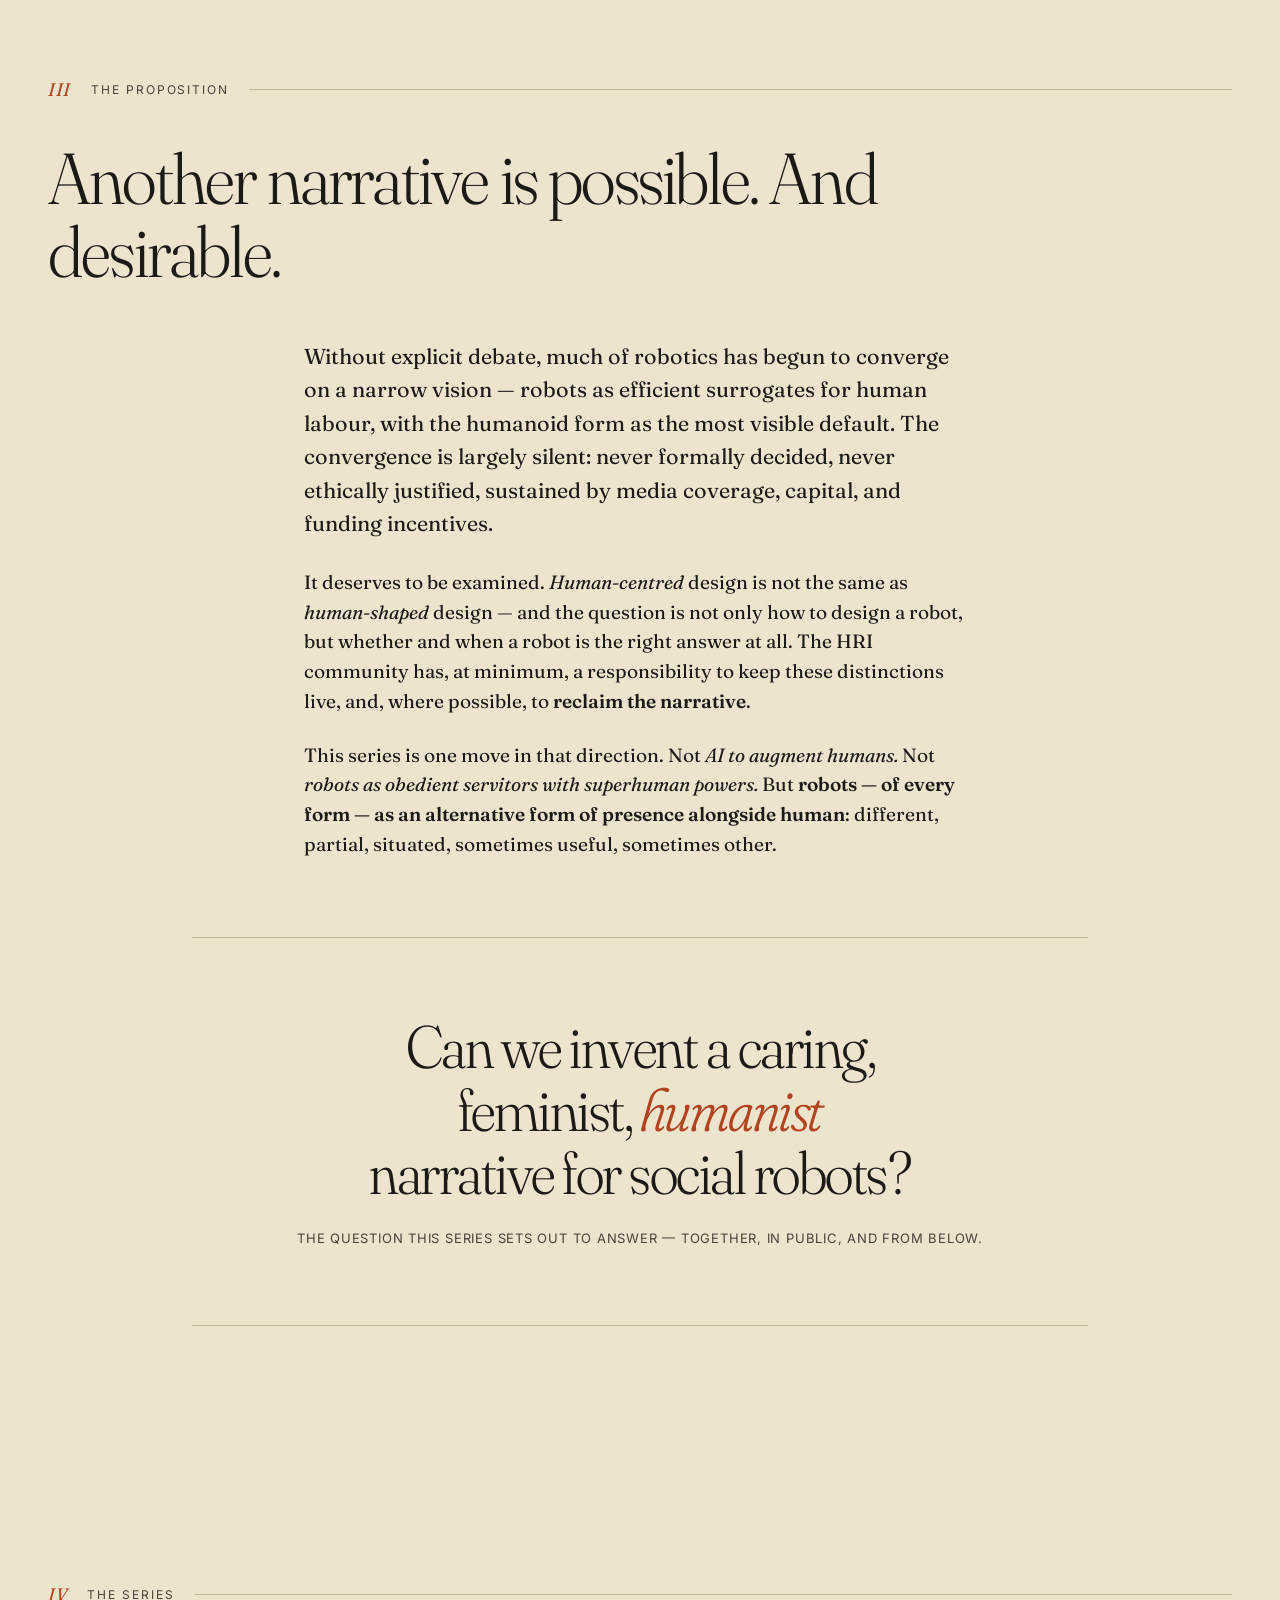
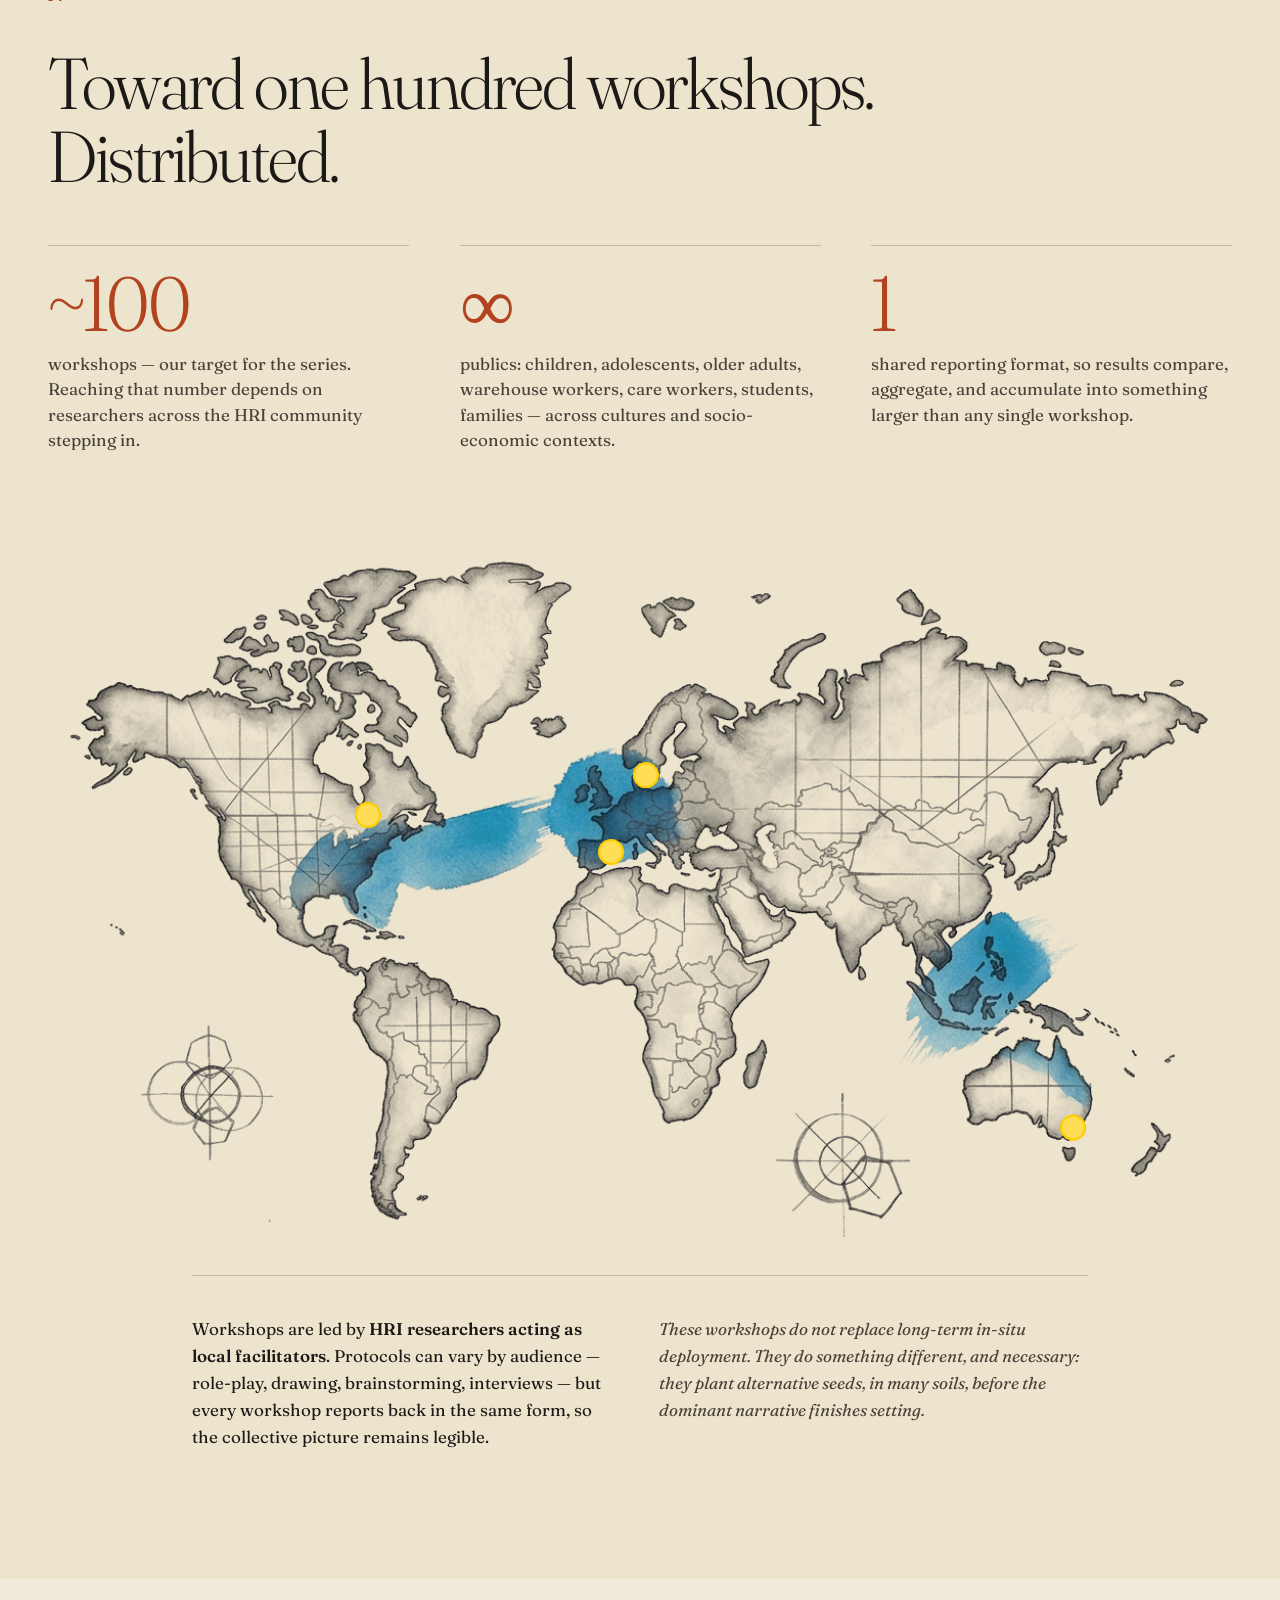
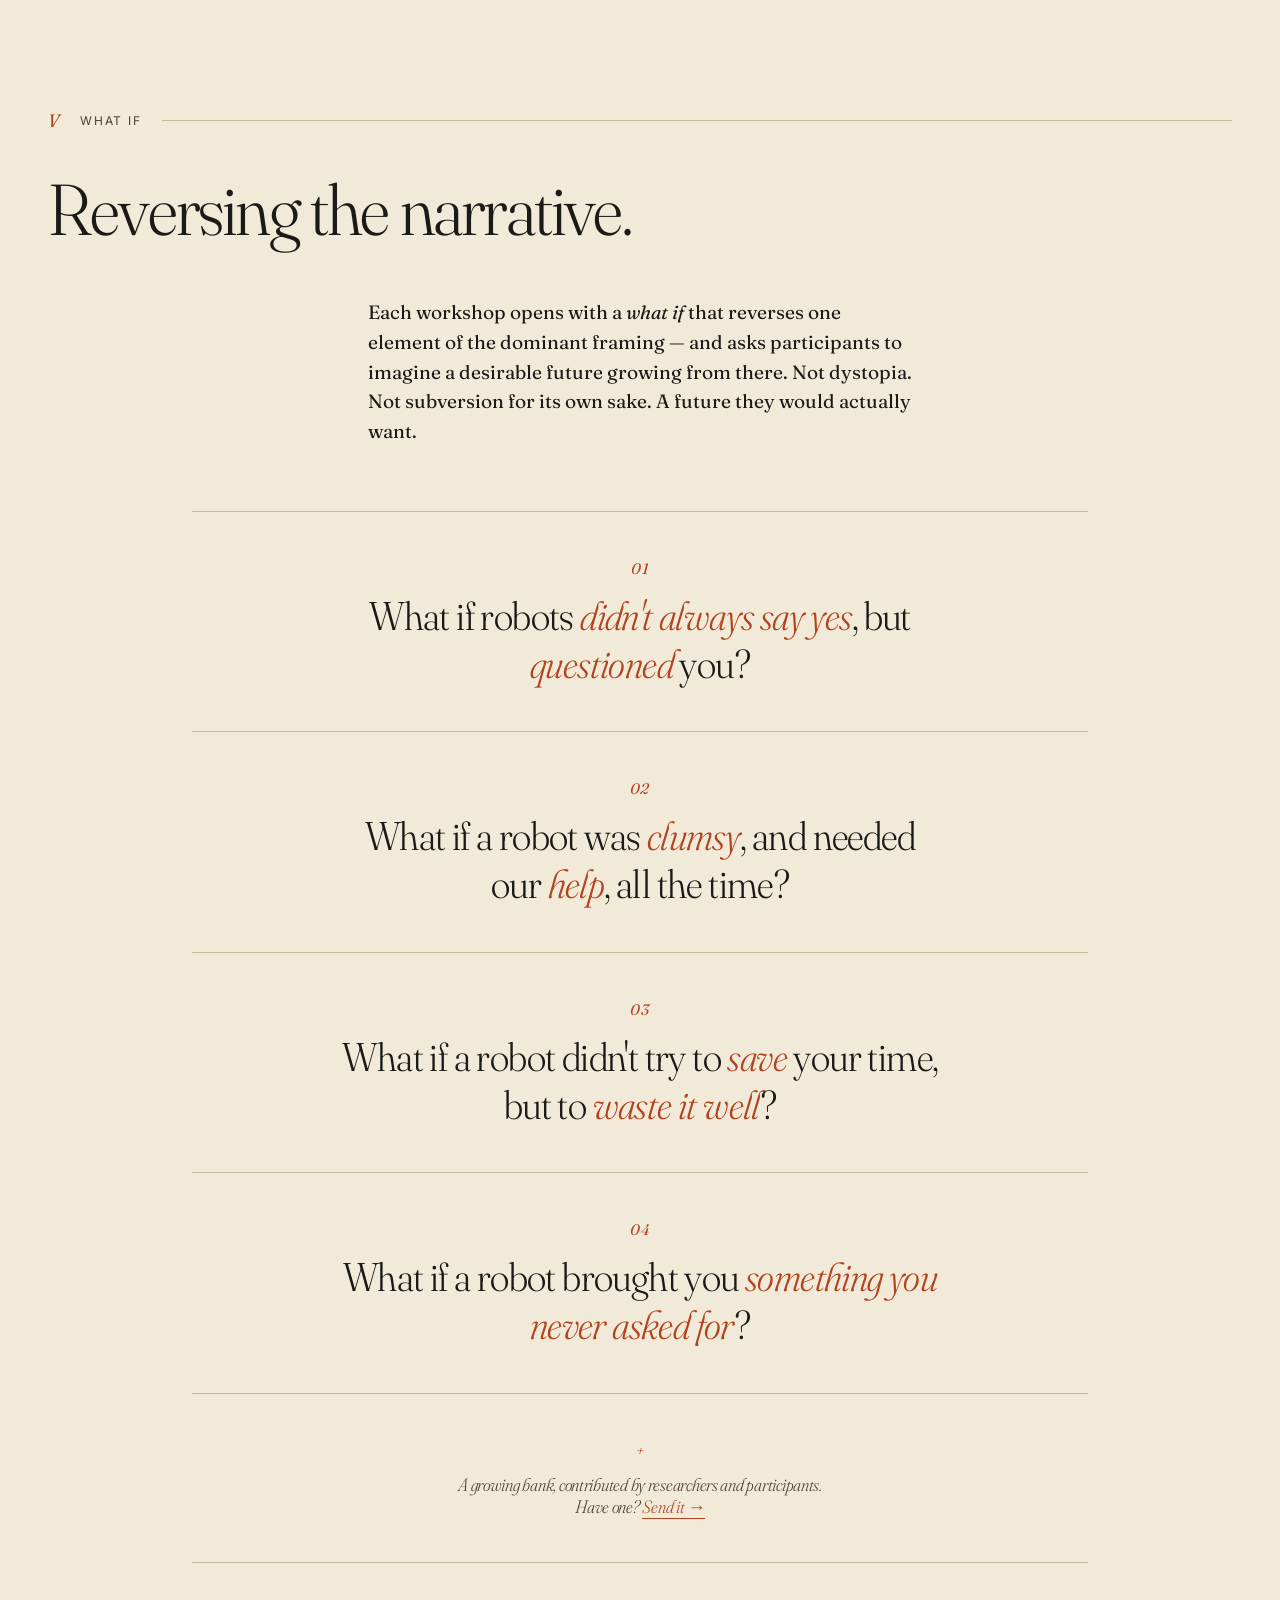
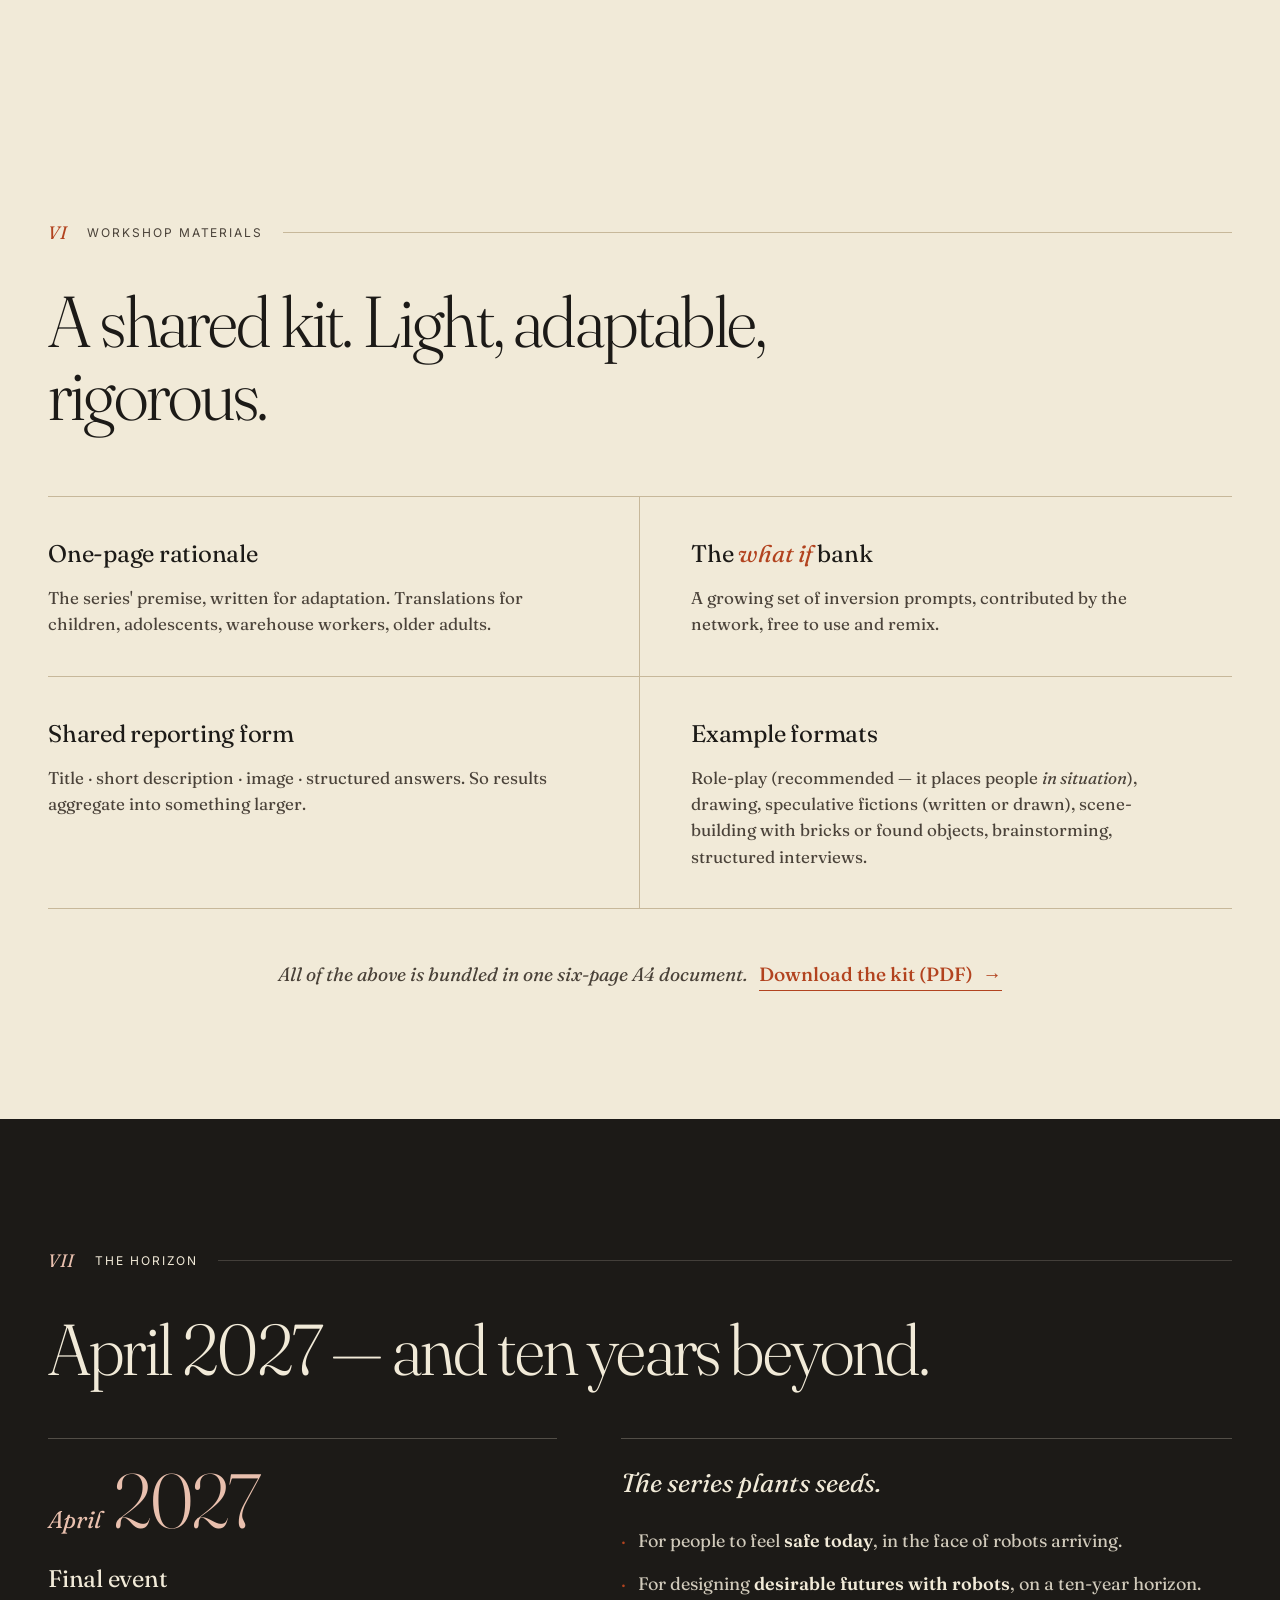
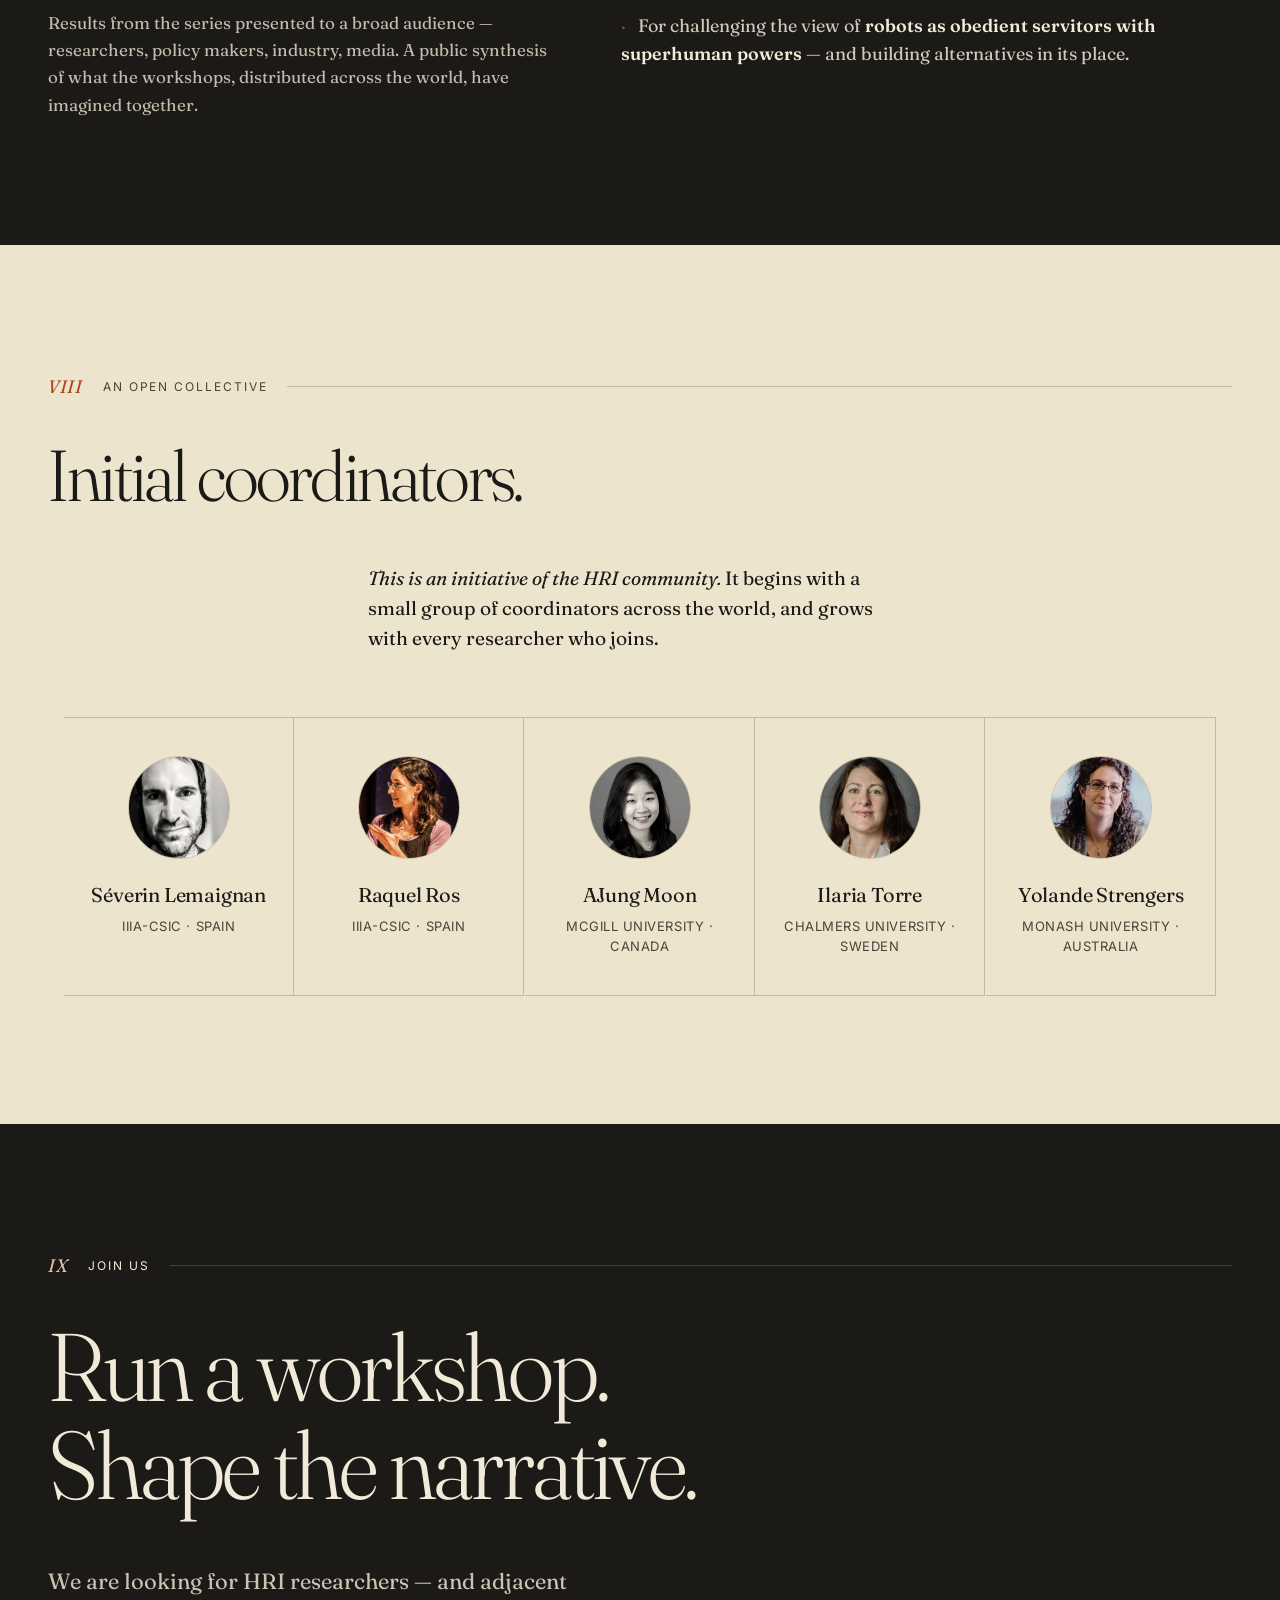
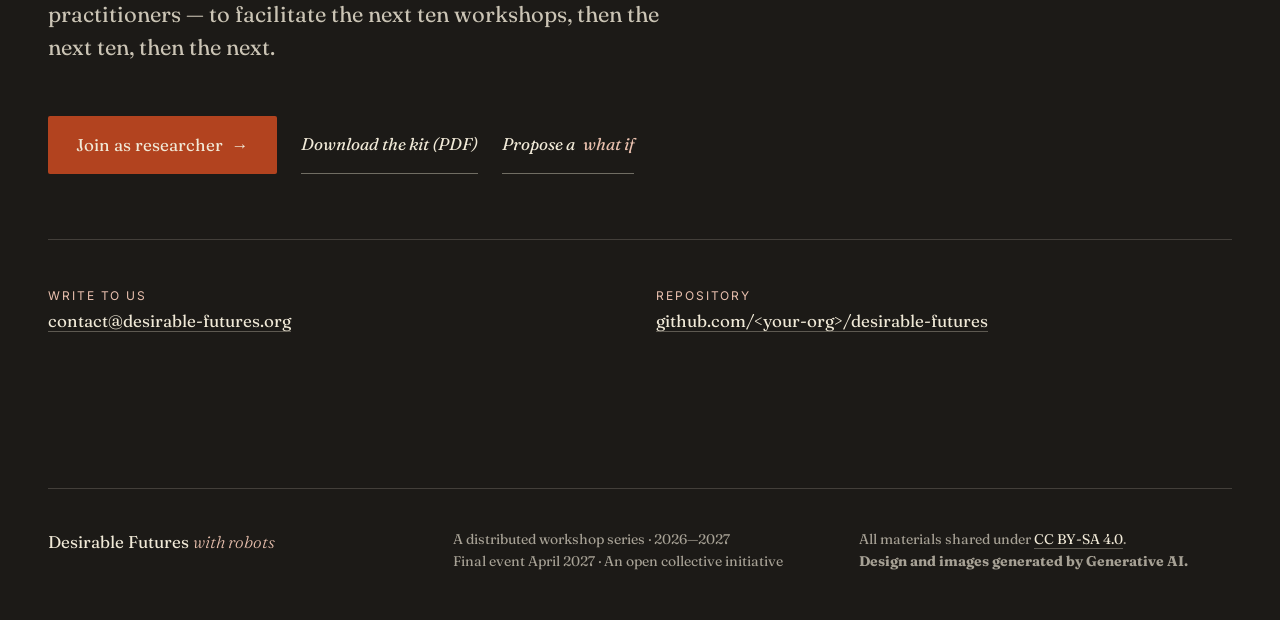
==== commit e1d205fa: "Make landing page WCAG 2.0 AA compliant - Add skip-to-content link and make <main> a focus target (2" ====
--- a/index.html
+++ b/index.html
@@ -19,6 +19,8 @@
 </head>
 <body>
 
+<a class="skip-link" href="#top">Skip to main content</a>
+
 <header class="site-header">
   <a class="wordmark" href="#top">
     <span>Desirable Futures</span><em>&nbsp;with robots</em>
@@ -31,7 +33,7 @@
   </nav>
 </header>
 
-<main id="top">
+<main id="top" tabindex="-1">
 
   <!-- ============================================================
        HERO
@@ -69,9 +71,9 @@
       <img src="assets/hero.png" alt="" />
     </div>
 
-    <a class="hero__scroll" href="#urgency" aria-label="Continue reading">
+    <a class="hero__scroll" href="#urgency">
       <span>Read the manifesto</span>
-      <span class="arrow">↓</span>
+      <span class="arrow" aria-hidden="true">↓</span>
     </a>
   </section>
 
@@ -266,7 +268,7 @@
       All of the above is bundled in one six-page A4 document.
       <a class="materials-cta__link" href="desirable-futures-kit.pdf">
         Download the kit (PDF)
-        <span class="arrow">→</span>
+        <span class="arrow" aria-hidden="true">→</span>
       </a>
     </p>
   </section>
@@ -295,13 +297,13 @@
       <div class="horizon-purpose">
         <p class="horizon-purpose__lead">The series plants seeds.</p>
         <p>
-          <span class="bullet">·</span> For people to feel <strong>safe today</strong>, in the face of robots arriving.
+          <span class="bullet" aria-hidden="true">·</span> For people to feel <strong>safe today</strong>, in the face of robots arriving.
         </p>
         <p>
-          <span class="bullet">·</span> For designing <strong>desirable futures with robots</strong>, on a ten-year horizon.
+          <span class="bullet" aria-hidden="true">·</span> For designing <strong>desirable futures with robots</strong>, on a ten-year horizon.
         </p>
         <p>
-          <span class="bullet">·</span> For challenging the view of <strong>robots as obedient servitors with superhuman powers</strong> — and building alternatives in its place.
+          <span class="bullet" aria-hidden="true">·</span> For challenging the view of <strong>robots as obedient servitors with superhuman powers</strong> — and building alternatives in its place.
         </p>
       </div>
     </div>
@@ -322,27 +324,27 @@
 
     <ul class="coordinators">
       <li>
-        <img src="assets/people/severin.jpg" alt="" loading="lazy" />
+        <img src="assets/people/severin.jpg" alt="Portrait of Séverin Lemaignan" loading="lazy" />
         <h3>Séverin Lemaignan</h3>
         <p>IIIA-CSIC · Spain</p>
       </li>
       <li>
-        <img src="assets/people/raquel.jpg" alt="" loading="lazy" />
+        <img src="assets/people/raquel.jpg" alt="Portrait of Raquel Ros" loading="lazy" />
         <h3>Raquel Ros</h3>
         <p>IIIA-CSIC · Spain</p>
       </li>
       <li>
-        <img src="assets/people/ajung.jpg" alt="" loading="lazy" />
+        <img src="assets/people/ajung.jpg" alt="Portrait of AJung Moon" loading="lazy" />
         <h3>AJung Moon</h3>
         <p>McGill University · Canada</p>
       </li>
       <li>
-        <img src="assets/people/ilaria.webp" alt="" loading="lazy" />
+        <img src="assets/people/ilaria.webp" alt="Portrait of Ilaria Torre" loading="lazy" />
         <h3>Ilaria Torre</h3>
         <p>Chalmers University · Sweden</p>
       </li>
       <li>
-        <img src="assets/people/yolande.jpg" alt="" loading="lazy" />
+        <img src="assets/people/yolande.jpg" alt="Portrait of Yolande Strengers" loading="lazy" />
         <h3>Yolande Strengers</h3>
         <p>Monash University · Australia</p>
       </li>
@@ -368,10 +370,10 @@
     <div class="join__actions">
       <a class="btn btn--primary" href="mailto:contact@desirable-futures.org?subject=Joining%20as%20researcher">
         <span>Join as researcher</span>
-        <span class="arrow">→</span>
+        <span class="arrow" aria-hidden="true">→</span>
       </a>
       <a class="btn btn--ghost" href="desirable-futures-kit.pdf">Download the kit (PDF)</a>
-      <a class="btn btn--ghost" href="#">Propose a <em>what if</em></a>
+      <a class="btn btn--ghost" href="mailto:contact@desirable-futures.org?subject=Proposing%20a%20what%20if">Propose a <em>what if</em></a>
     </div>
 
     <div class="join__contact">
--- a/styles.css
+++ b/styles.css
@@ -12,7 +12,7 @@
   --ink-soft:     #4A4239;
   --ink-faint:    #8A7E6E;
   --rule:         #C7B89A;
-  --accent:       #B84A2C;
+  --accent:       #B2431F;  /* darkened from #B84A2C to reach WCAG AA 4.5:1 on cream */
   --accent-deep:  #8A2F18;
   --accent-soft:  #E9C0AE;
 
@@ -51,6 +51,43 @@
 img, svg { display: block; max-width: 100%; height: auto; }
 a { color: inherit; text-decoration: none; }
 button { font: inherit; cursor: pointer; }
+
+/* =============================================================
+   ACCESSIBILITY — skip link & focus indicators (WCAG 2.4.1 / 2.4.7)
+   ============================================================= */
+
+/* Skip-to-content link: visually hidden until focused via keyboard. */
+.skip-link {
+  position: absolute;
+  left: 0.75rem;
+  top: -4rem;
+  z-index: 100;
+  padding: 0.75rem 1.25rem;
+  background: var(--ink);
+  color: var(--cream);
+  font-family: var(--sans);
+  font-size: 0.875rem;
+  border-radius: 0 0 4px 4px;
+  transition: top 0.2s ease;
+}
+.skip-link:focus { top: 0; }
+
+/* Visible keyboard focus indicator. */
+:focus-visible {
+  outline: 2px solid var(--accent);
+  outline-offset: 3px;
+  border-radius: 2px;
+}
+/* On dark backgrounds, use a light outline so it stays clearly visible. */
+.section--dark :focus-visible,
+.section--horizon :focus-visible,
+.section--join :focus-visible,
+.site-footer :focus-visible {
+  outline-color: var(--accent-soft);
+}
+/* The <main> receives focus only programmatically (via the skip link);
+   suppress the box outline there since it isn't keyboard-tabbed. */
+main:focus { outline: none; }
 
 /* subtle paper grain */
 body::before {
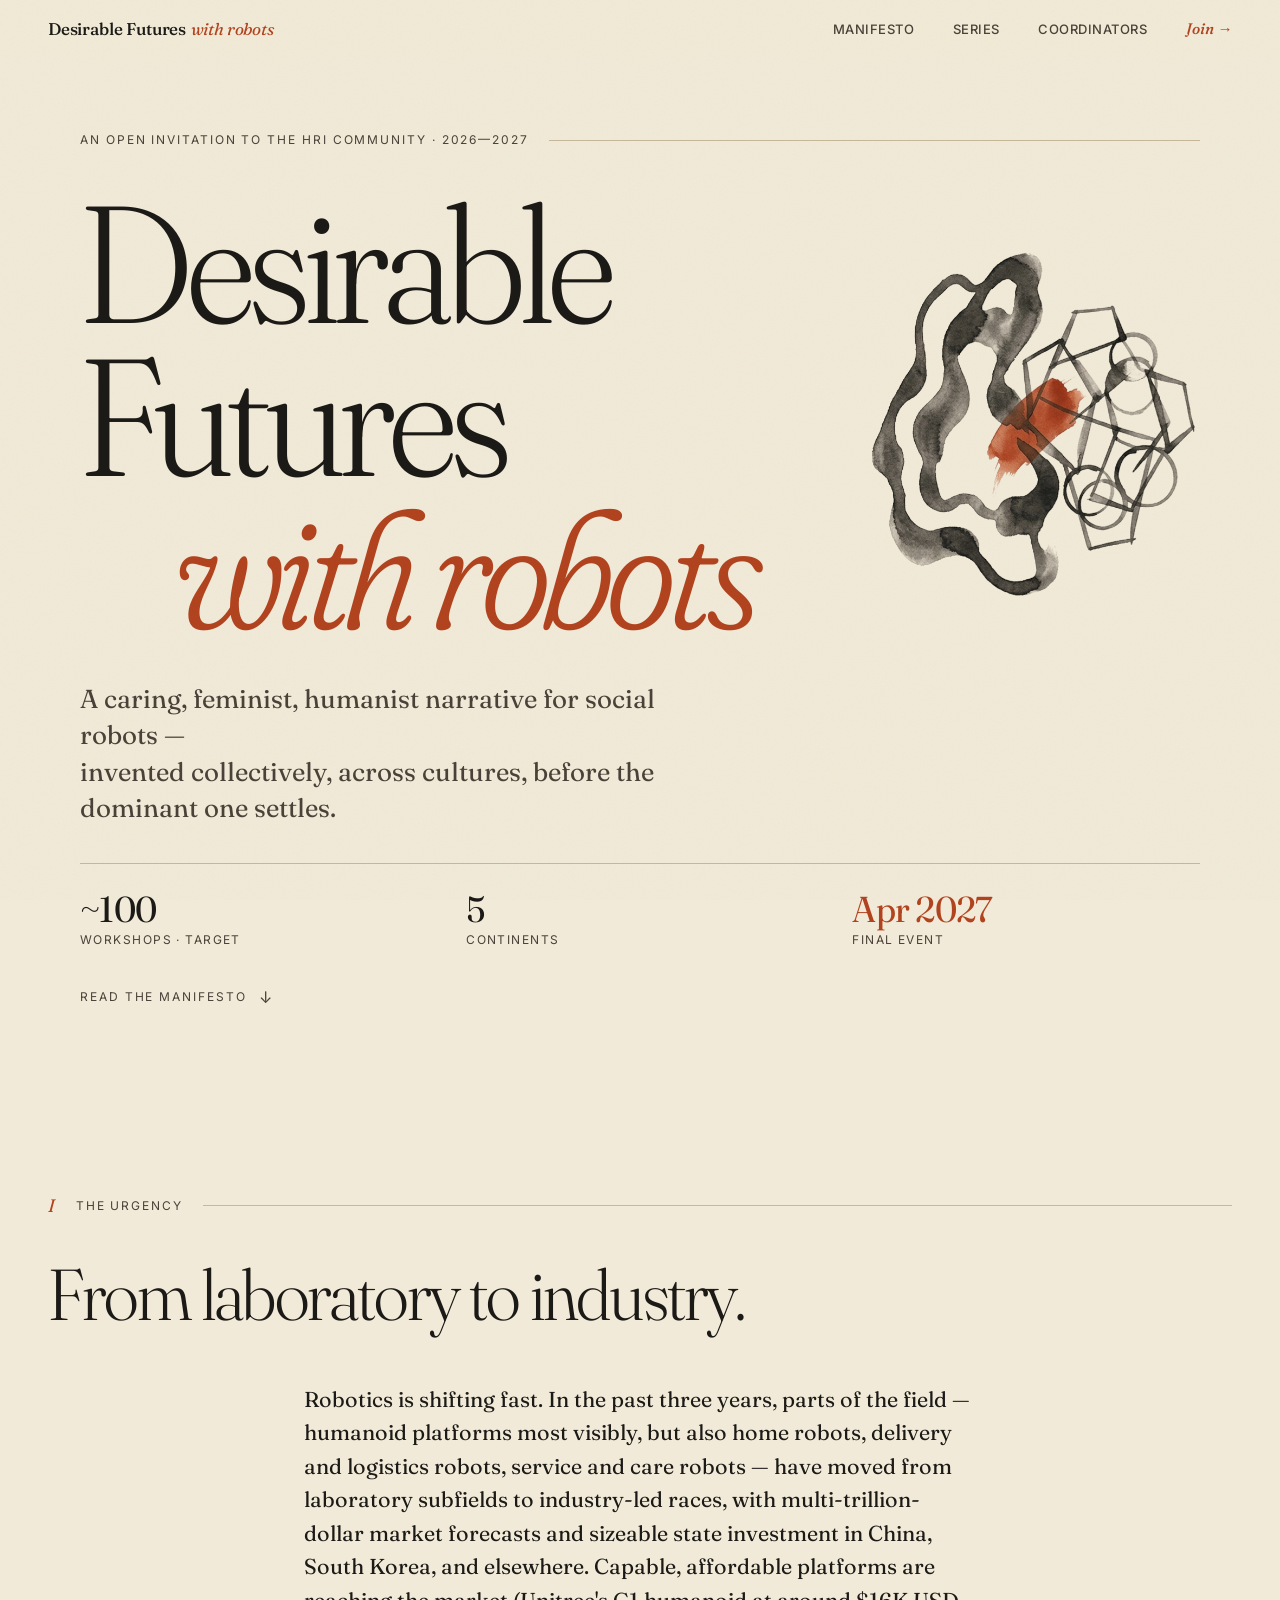
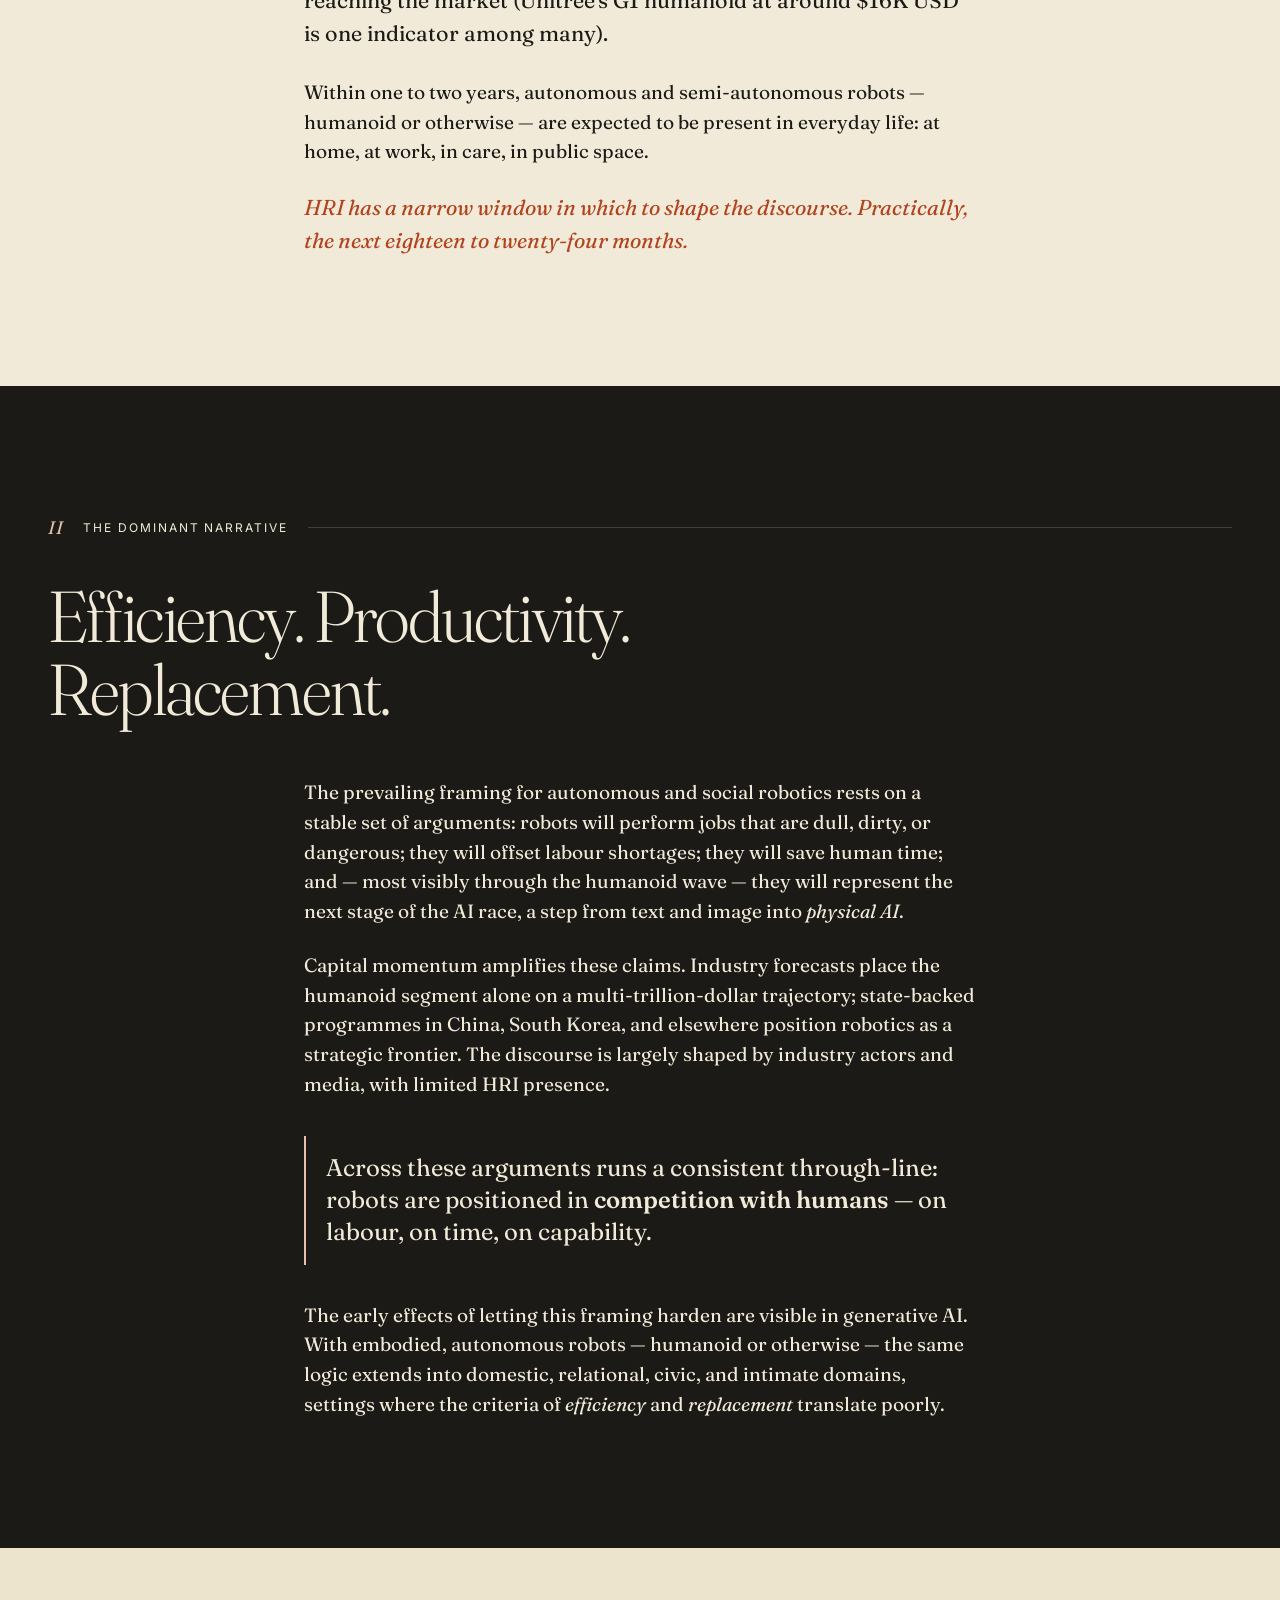
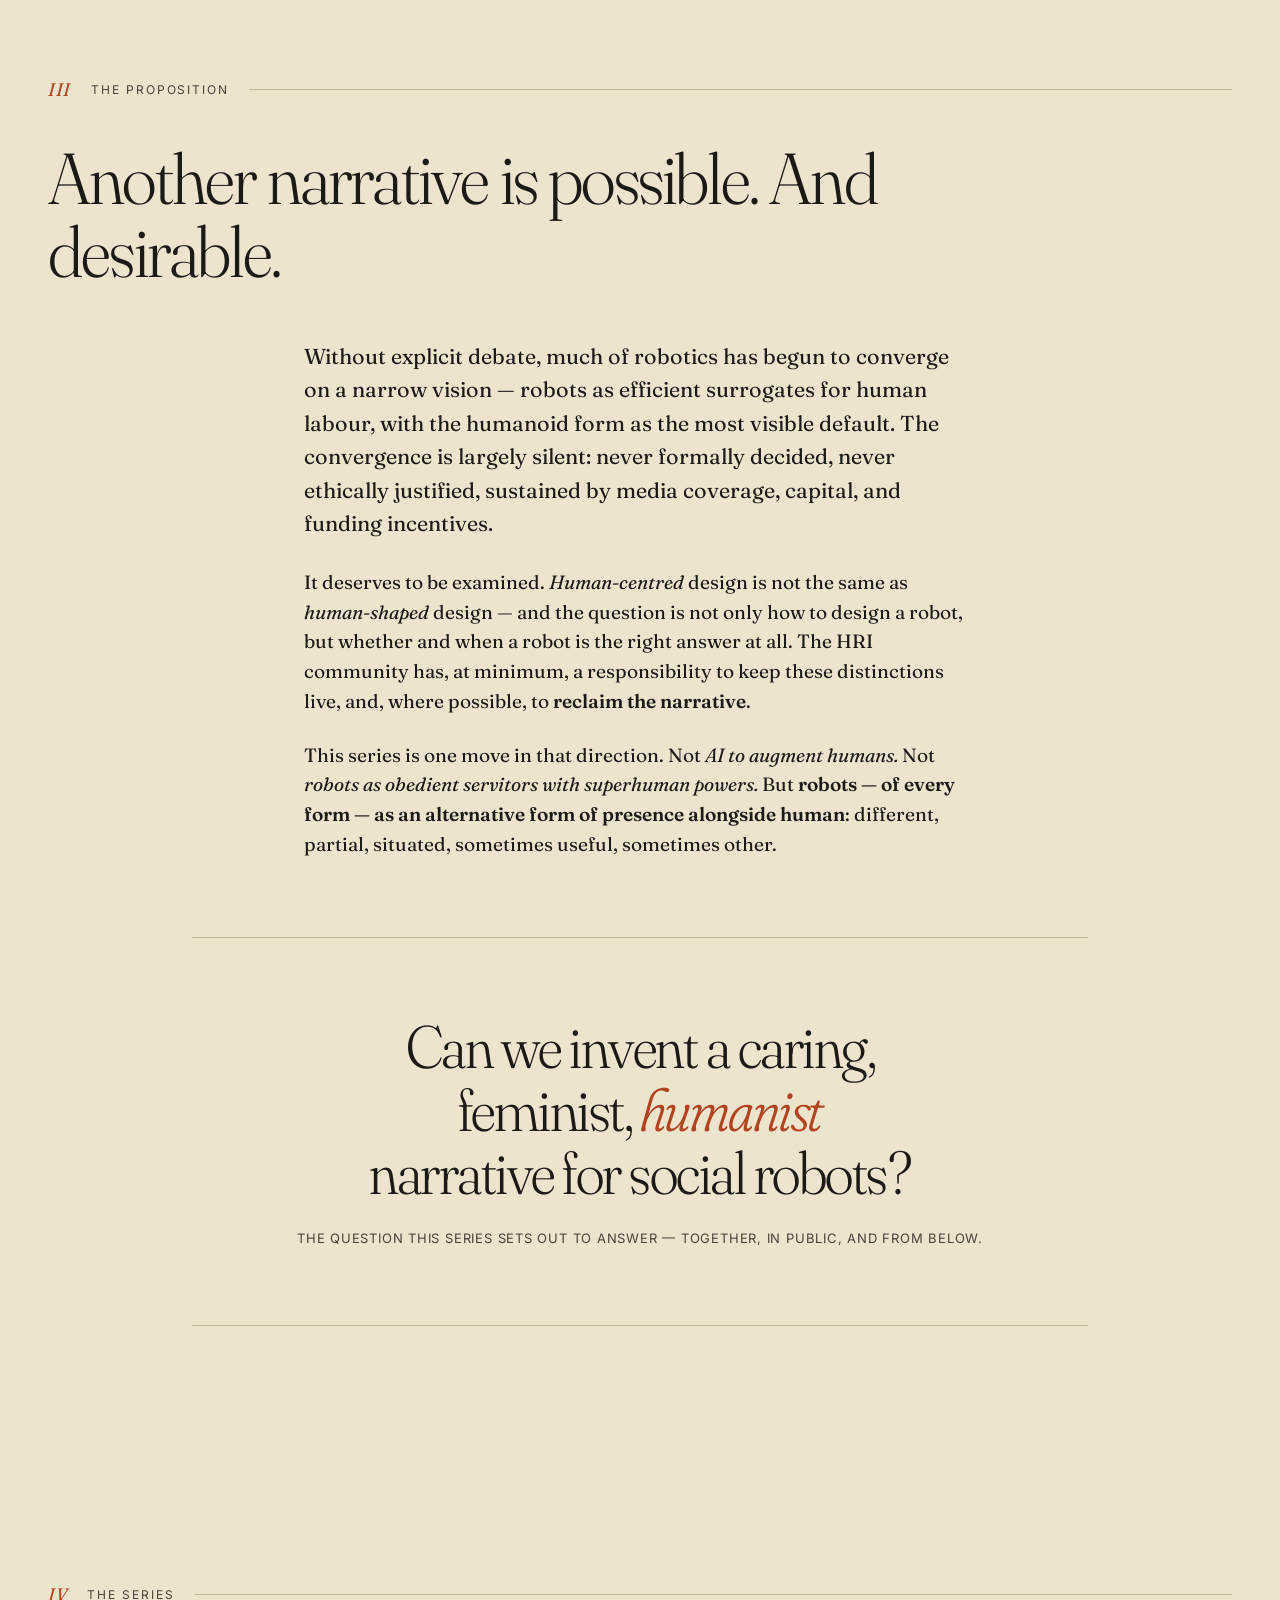
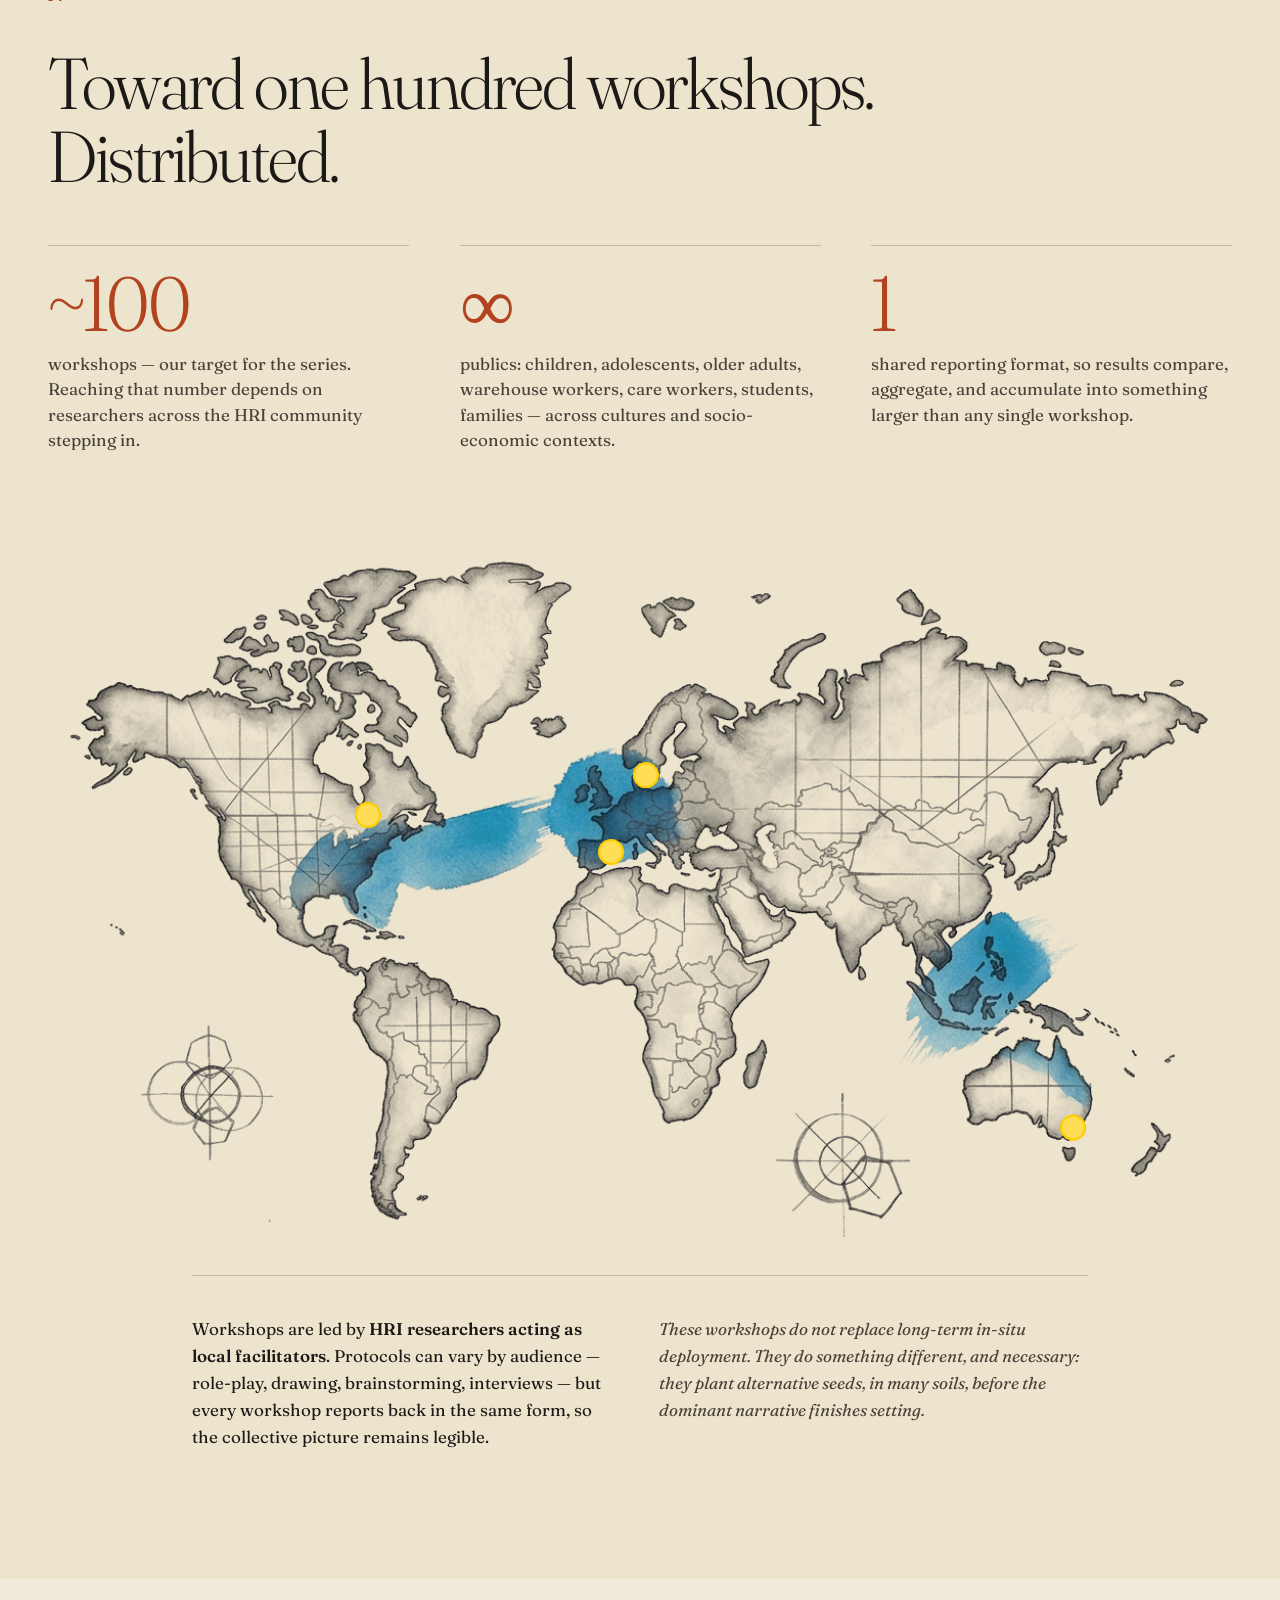
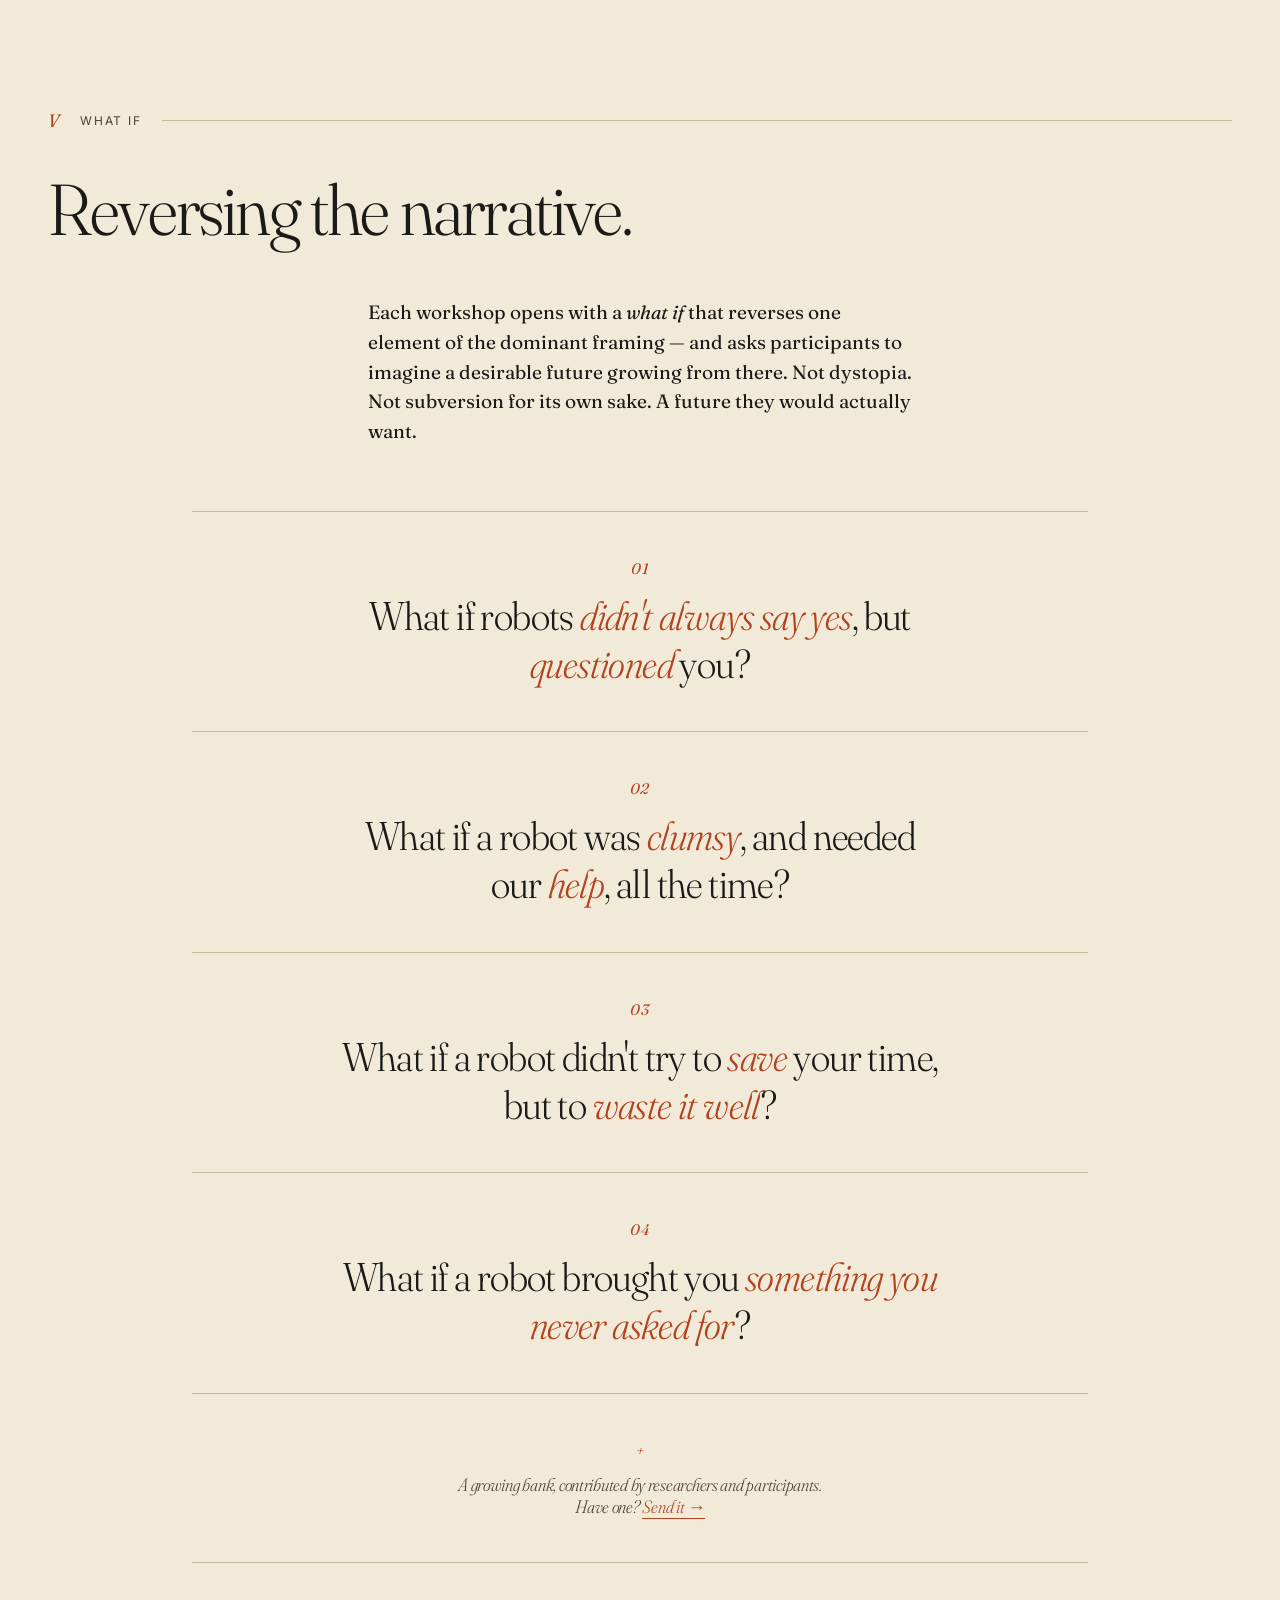
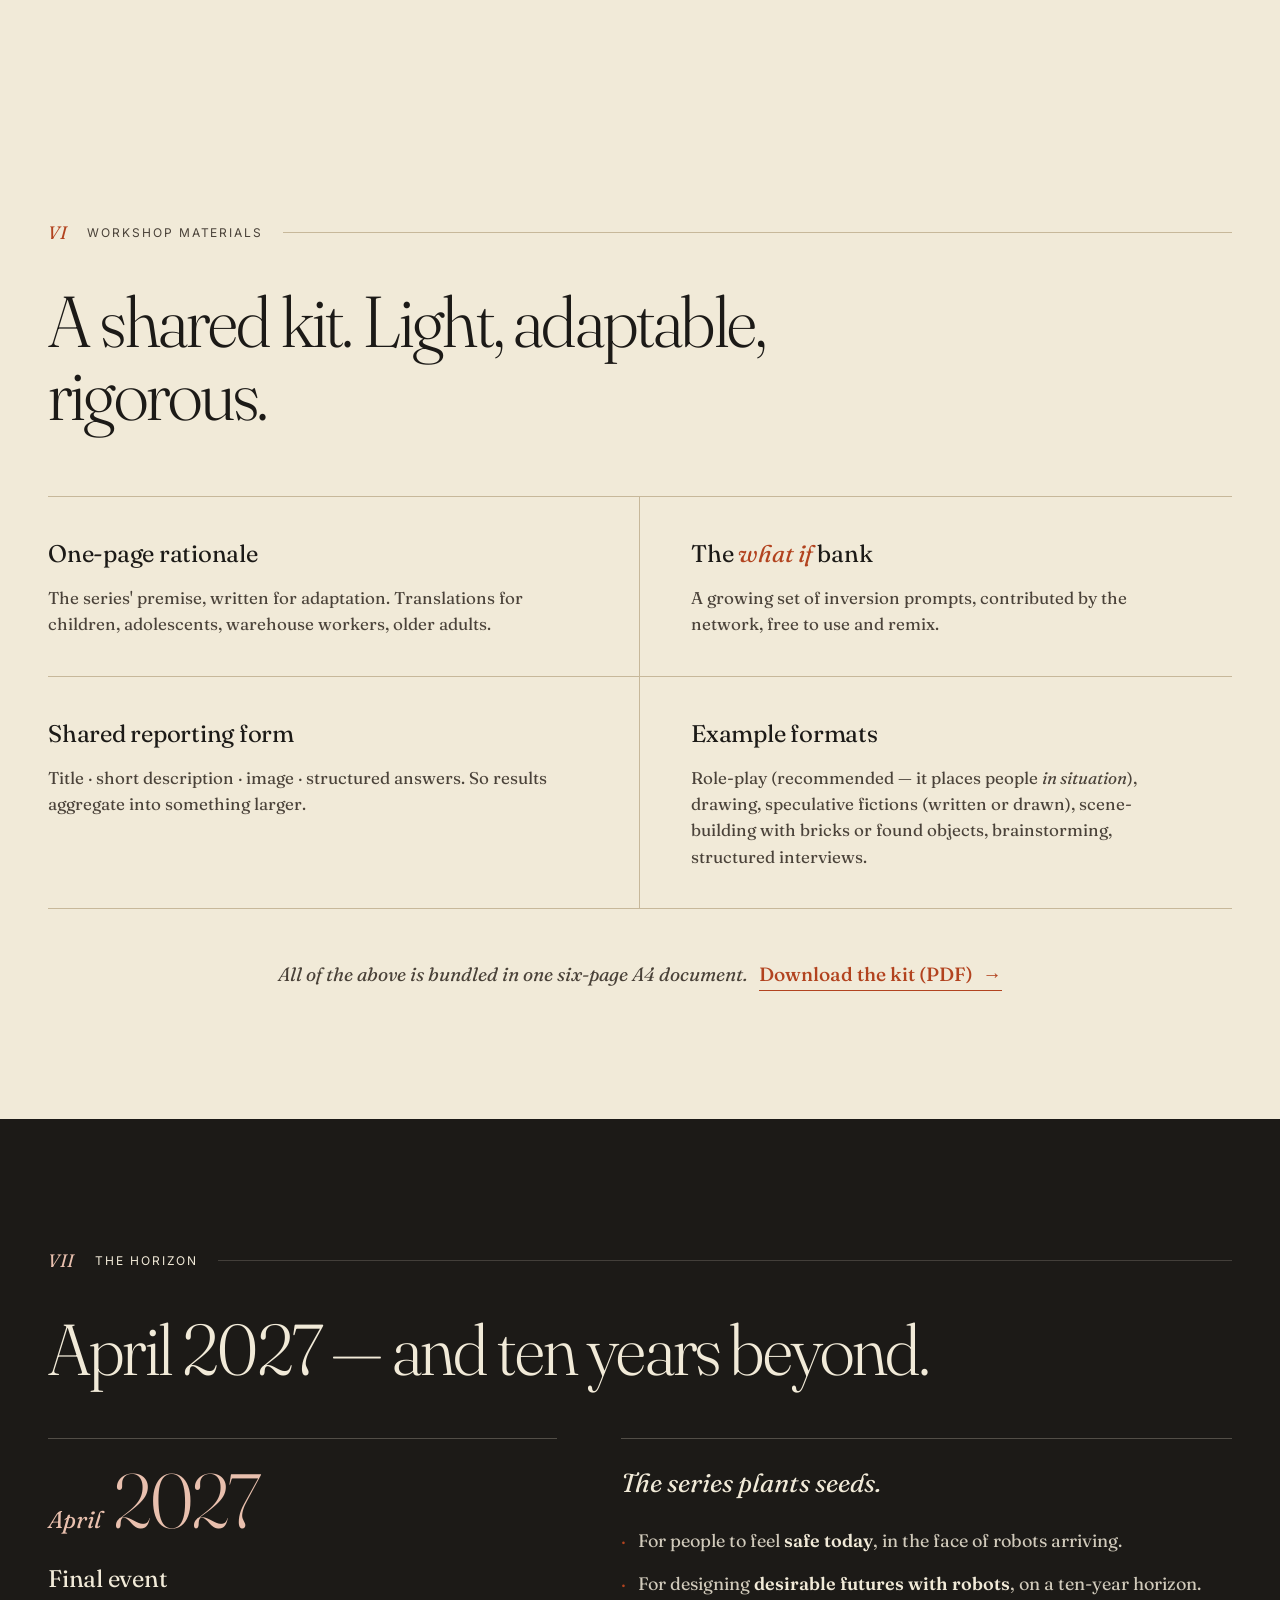
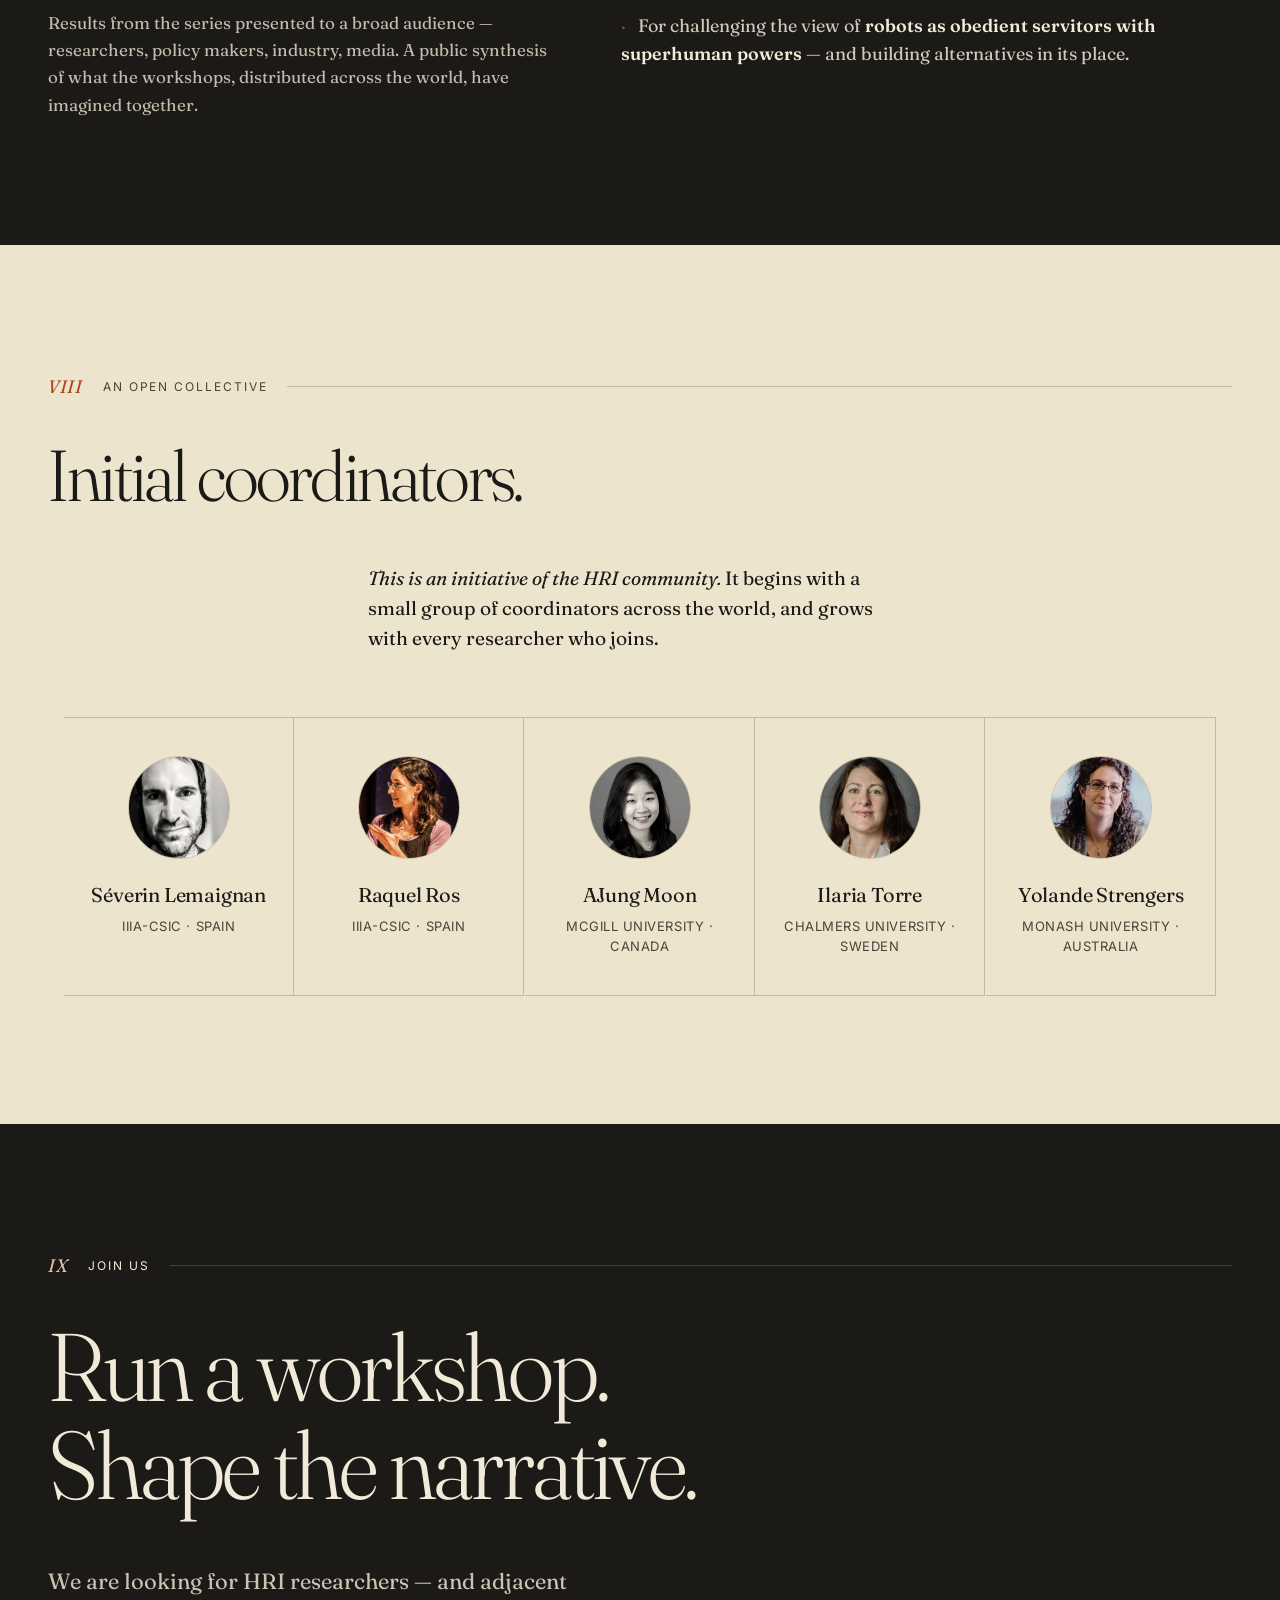
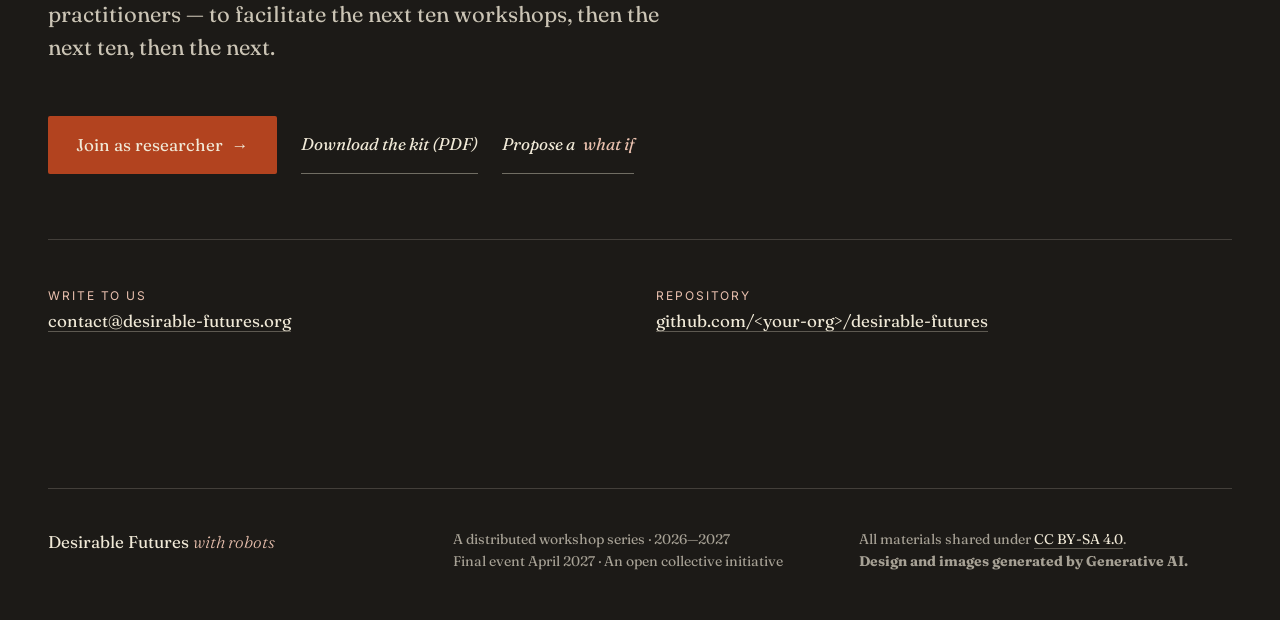
==== commit 42143f88: "Self-host Fraunces & Inter; drop Google Fonts CDN Removes all third-party font requests (GDPR / no e" ====
--- a/index.html
+++ b/index.html
@@ -12,9 +12,6 @@
   <link rel="icon" type="image/svg+xml" href="assets/favicon.svg" />
   <link rel="icon" type="image/png" sizes="32x32" href="assets/favicon-32.png" />
   <link rel="apple-touch-icon" sizes="180x180" href="assets/favicon-180.png" />
-  <link rel="preconnect" href="https://fonts.googleapis.com" />
-  <link rel="preconnect" href="https://fonts.gstatic.com" crossorigin />
-  <link href="https://fonts.googleapis.com/css2?family=Fraunces:ital,opsz,wght,SOFT,WONK@0,9..144,300..900,0..100,0..1;1,9..144,300..900,0..100,0..1&family=Inter:wght@400;500;600&display=swap" rel="stylesheet" />
   <link rel="stylesheet" href="styles.css" />
 </head>
 <body>
--- a/styles.css
+++ b/styles.css
@@ -2,6 +2,62 @@
    DESIRABLE FUTURES WITH ROBOTS
    Editorial manifesto stylesheet.
    ============================================================= */
+
+/* =============================================================
+   SELF-HOSTED FONTS (no third-party requests — GDPR)
+   Fraunces & Inter, SIL Open Font License, served from assets/fonts/.
+   Variable fonts: weight + (Fraunces) opsz/SOFT/WONK axes preserved.
+   Latin + Latin-Extended subsets only (site content is English/Latin).
+   ============================================================= */
+
+@font-face {
+  font-family: "Fraunces";
+  font-style: normal;
+  font-weight: 100 900;
+  font-display: swap;
+  src: url("assets/fonts/fraunces-latin.woff2") format("woff2");
+  unicode-range: U+0000-00FF, U+0131, U+0152-0153, U+02BB-02BC, U+02C6, U+02DA, U+02DC, U+0304, U+0308, U+0329, U+2000-206F, U+20AC, U+2122, U+2191, U+2193, U+2212, U+2215, U+FEFF, U+FFFD;
+}
+@font-face {
+  font-family: "Fraunces";
+  font-style: normal;
+  font-weight: 100 900;
+  font-display: swap;
+  src: url("assets/fonts/fraunces-latin-ext.woff2") format("woff2");
+  unicode-range: U+0100-02BA, U+02BD-02C5, U+02C7-02CC, U+02CE-02D7, U+02DD-02FF, U+0304, U+0308, U+0329, U+1D00-1DBF, U+1E00-1E9F, U+1EF2-1EFF, U+2020, U+20A0-20AB, U+20AD-20C0, U+2113, U+2C60-2C7F, U+A720-A7FF;
+}
+@font-face {
+  font-family: "Fraunces";
+  font-style: italic;
+  font-weight: 100 900;
+  font-display: swap;
+  src: url("assets/fonts/fraunces-italic-latin.woff2") format("woff2");
+  unicode-range: U+0000-00FF, U+0131, U+0152-0153, U+02BB-02BC, U+02C6, U+02DA, U+02DC, U+0304, U+0308, U+0329, U+2000-206F, U+20AC, U+2122, U+2191, U+2193, U+2212, U+2215, U+FEFF, U+FFFD;
+}
+@font-face {
+  font-family: "Fraunces";
+  font-style: italic;
+  font-weight: 100 900;
+  font-display: swap;
+  src: url("assets/fonts/fraunces-italic-latin-ext.woff2") format("woff2");
+  unicode-range: U+0100-02BA, U+02BD-02C5, U+02C7-02CC, U+02CE-02D7, U+02DD-02FF, U+0304, U+0308, U+0329, U+1D00-1DBF, U+1E00-1E9F, U+1EF2-1EFF, U+2020, U+20A0-20AB, U+20AD-20C0, U+2113, U+2C60-2C7F, U+A720-A7FF;
+}
+@font-face {
+  font-family: "Inter";
+  font-style: normal;
+  font-weight: 100 900;
+  font-display: swap;
+  src: url("assets/fonts/inter-latin.woff2") format("woff2");
+  unicode-range: U+0000-00FF, U+0131, U+0152-0153, U+02BB-02BC, U+02C6, U+02DA, U+02DC, U+0304, U+0308, U+0329, U+2000-206F, U+20AC, U+2122, U+2191, U+2193, U+2212, U+2215, U+FEFF, U+FFFD;
+}
+@font-face {
+  font-family: "Inter";
+  font-style: normal;
+  font-weight: 100 900;
+  font-display: swap;
+  src: url("assets/fonts/inter-latin-ext.woff2") format("woff2");
+  unicode-range: U+0100-02BA, U+02BD-02C5, U+02C7-02CC, U+02CE-02D7, U+02DD-02FF, U+0304, U+0308, U+0329, U+1D00-1DBF, U+1E00-1E9F, U+1EF2-1EFF, U+2020, U+20A0-20AB, U+20AD-20C0, U+2113, U+2C60-2C7F, U+A720-A7FF;
+}
 
 :root {
   /* palette */
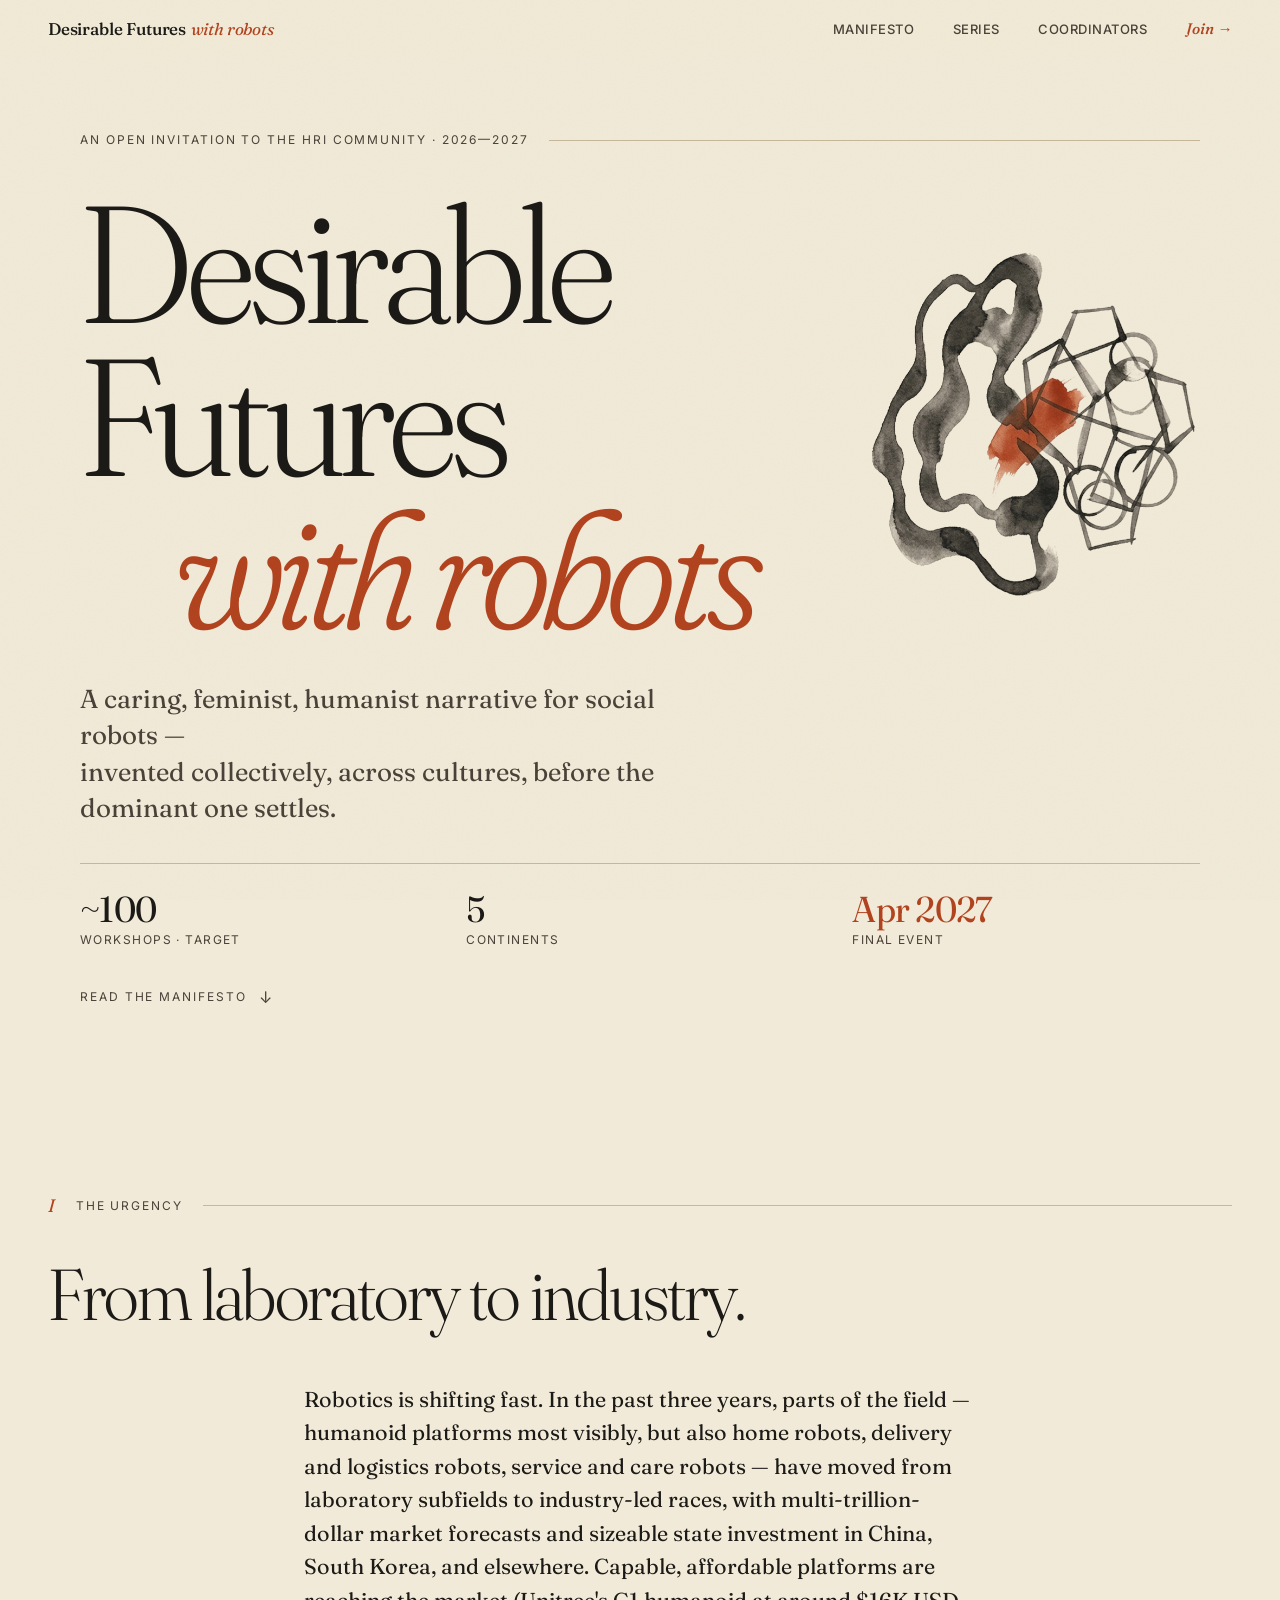
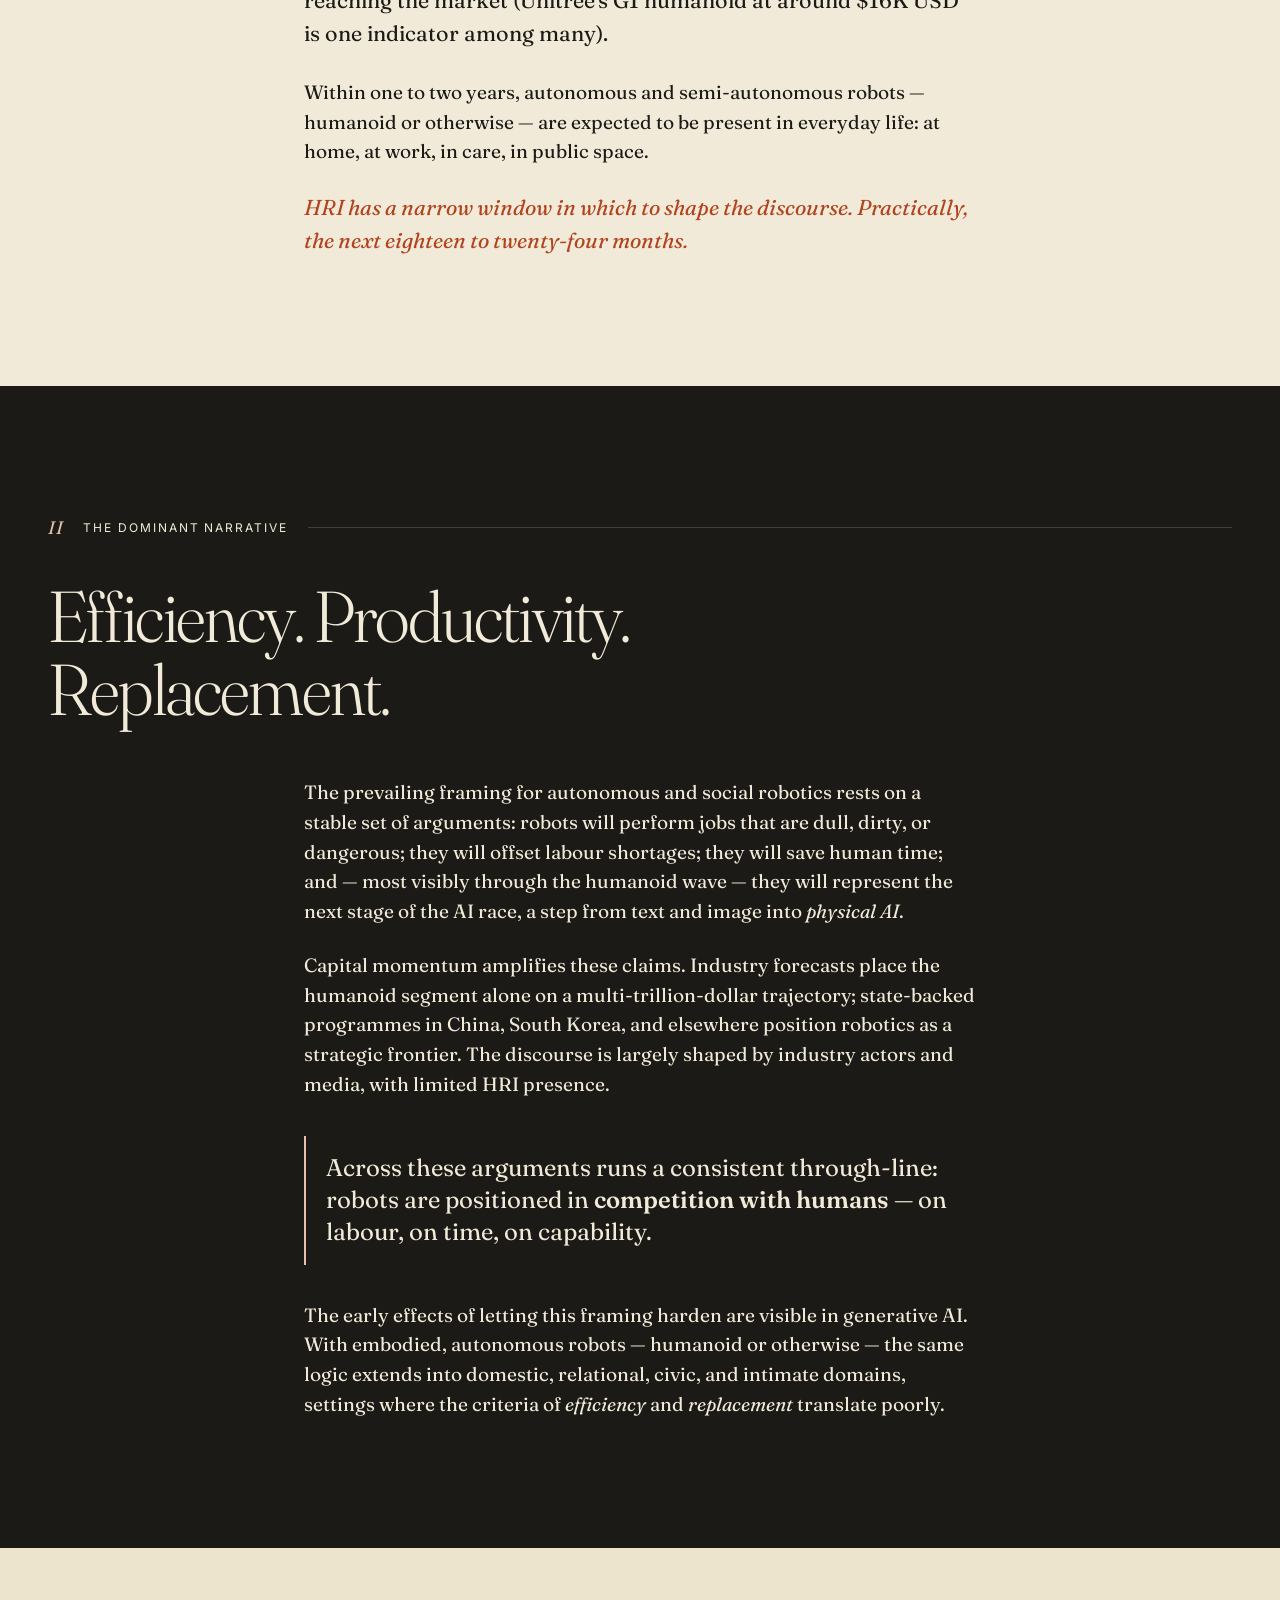
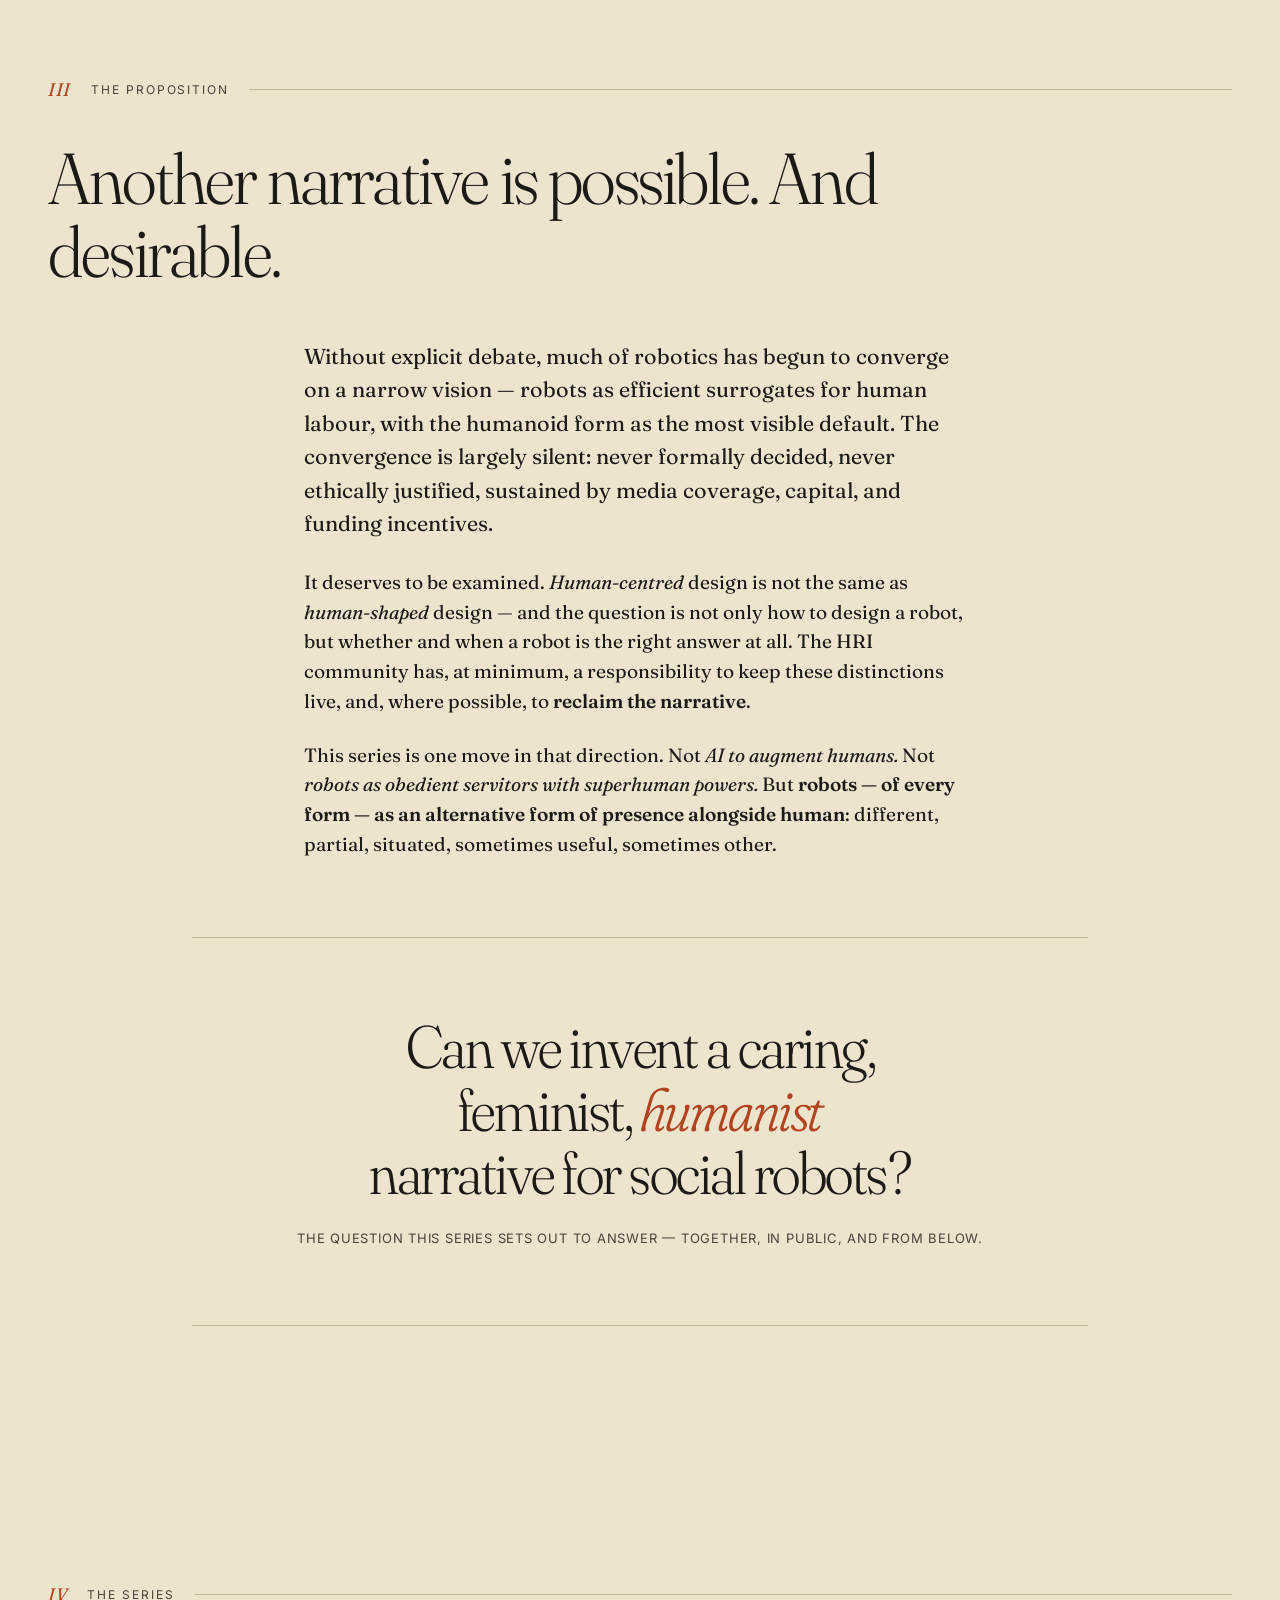
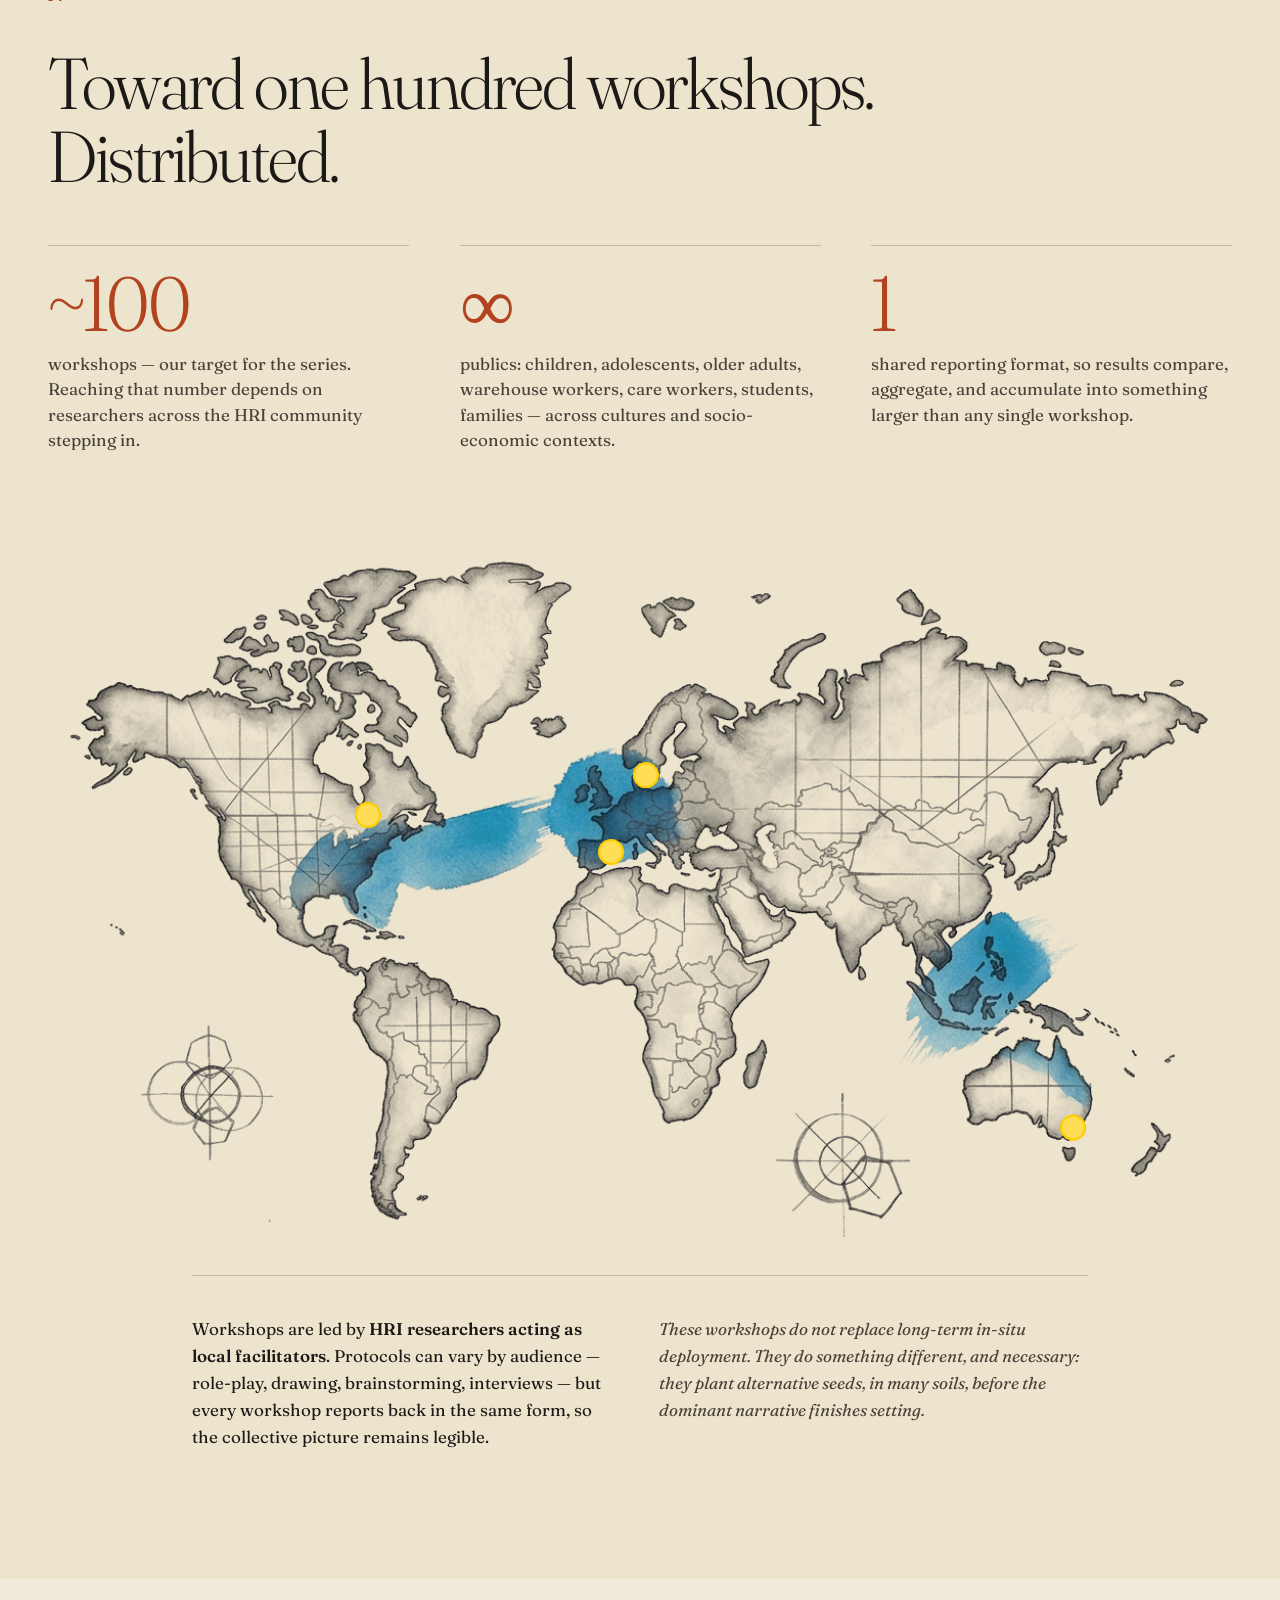
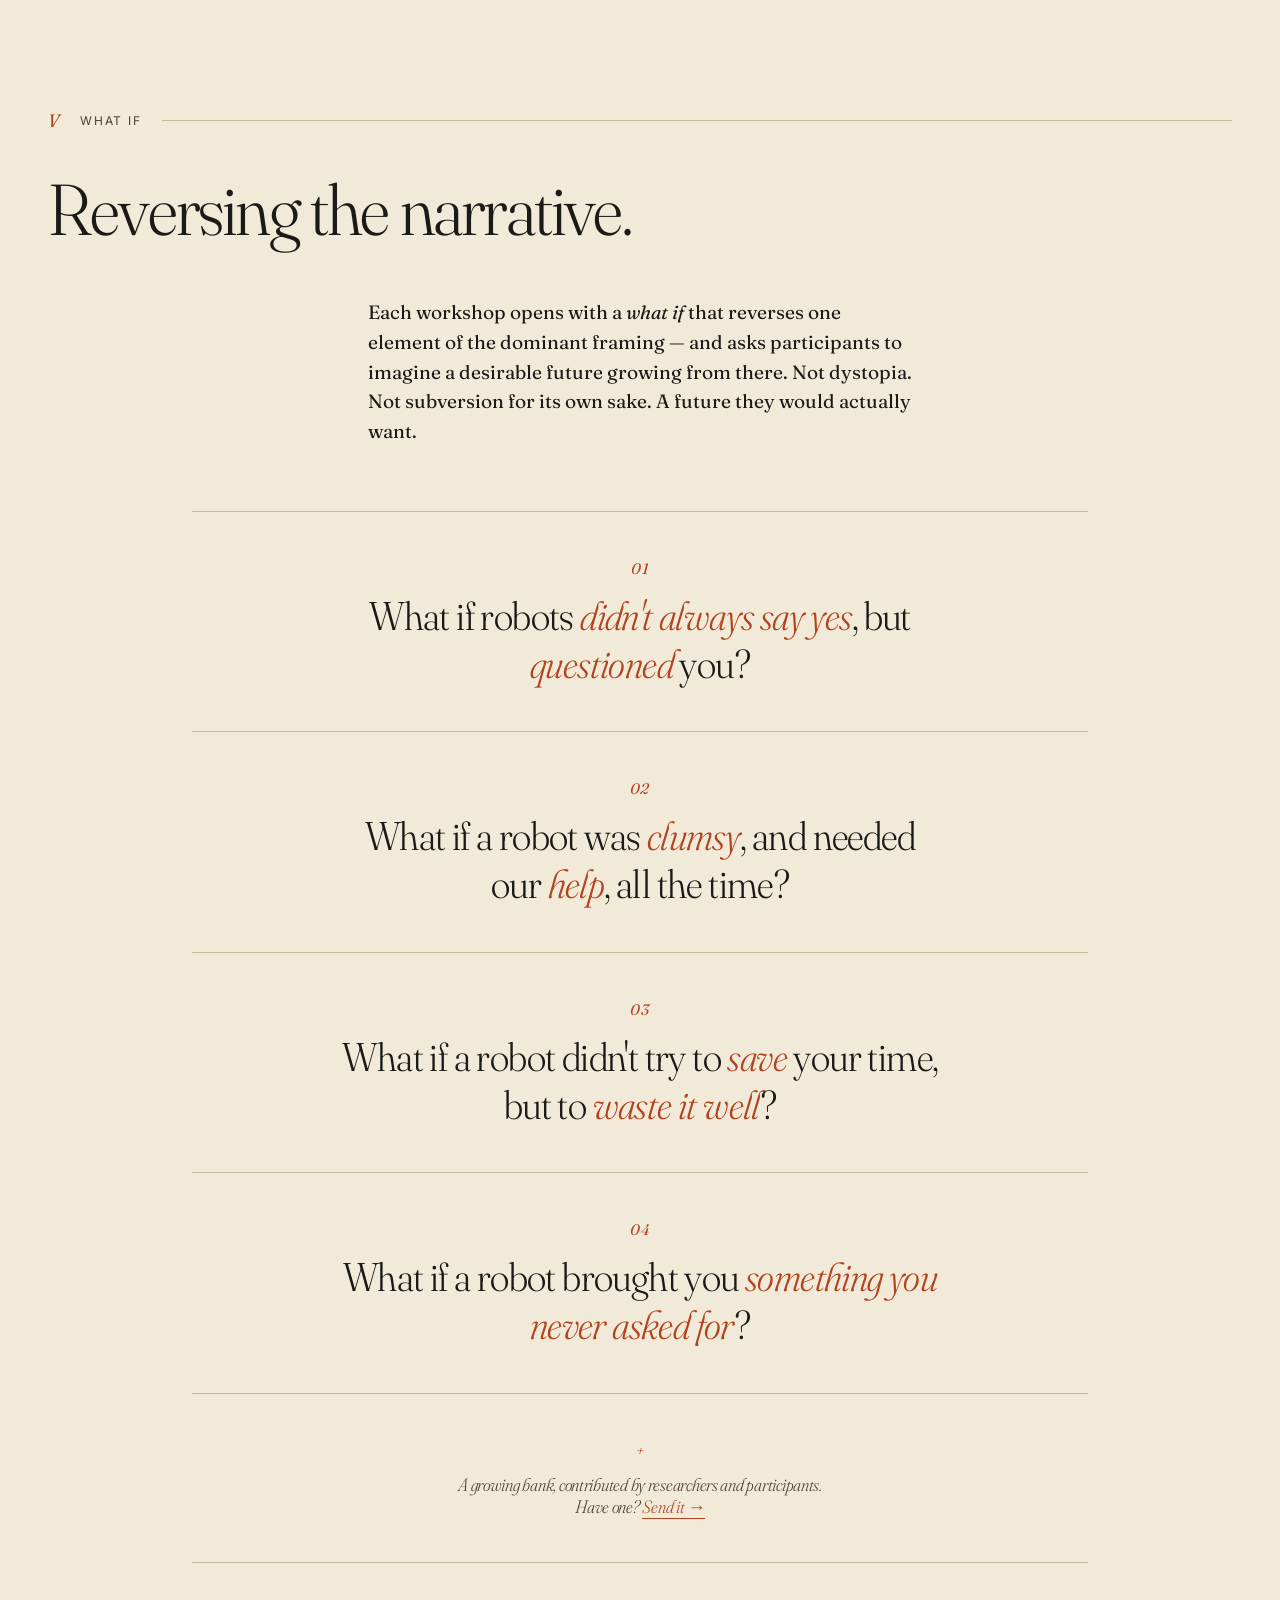
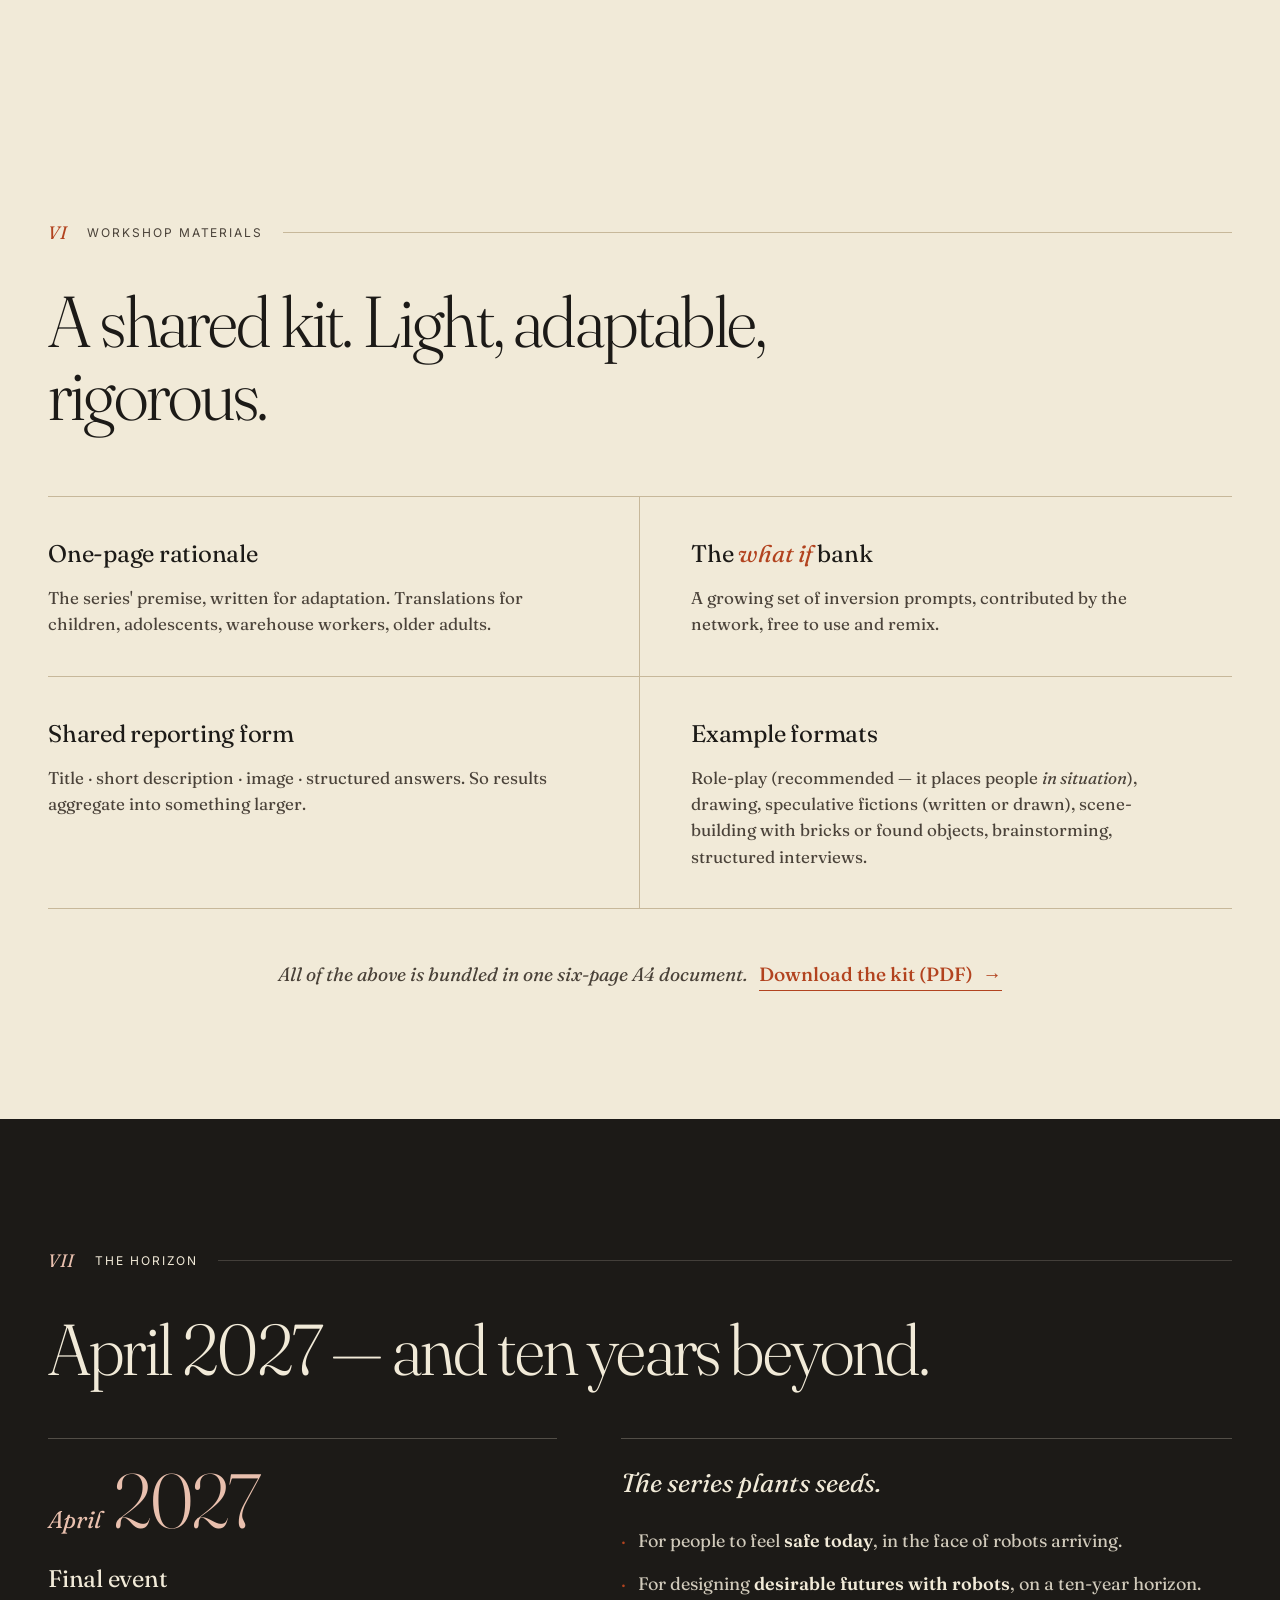
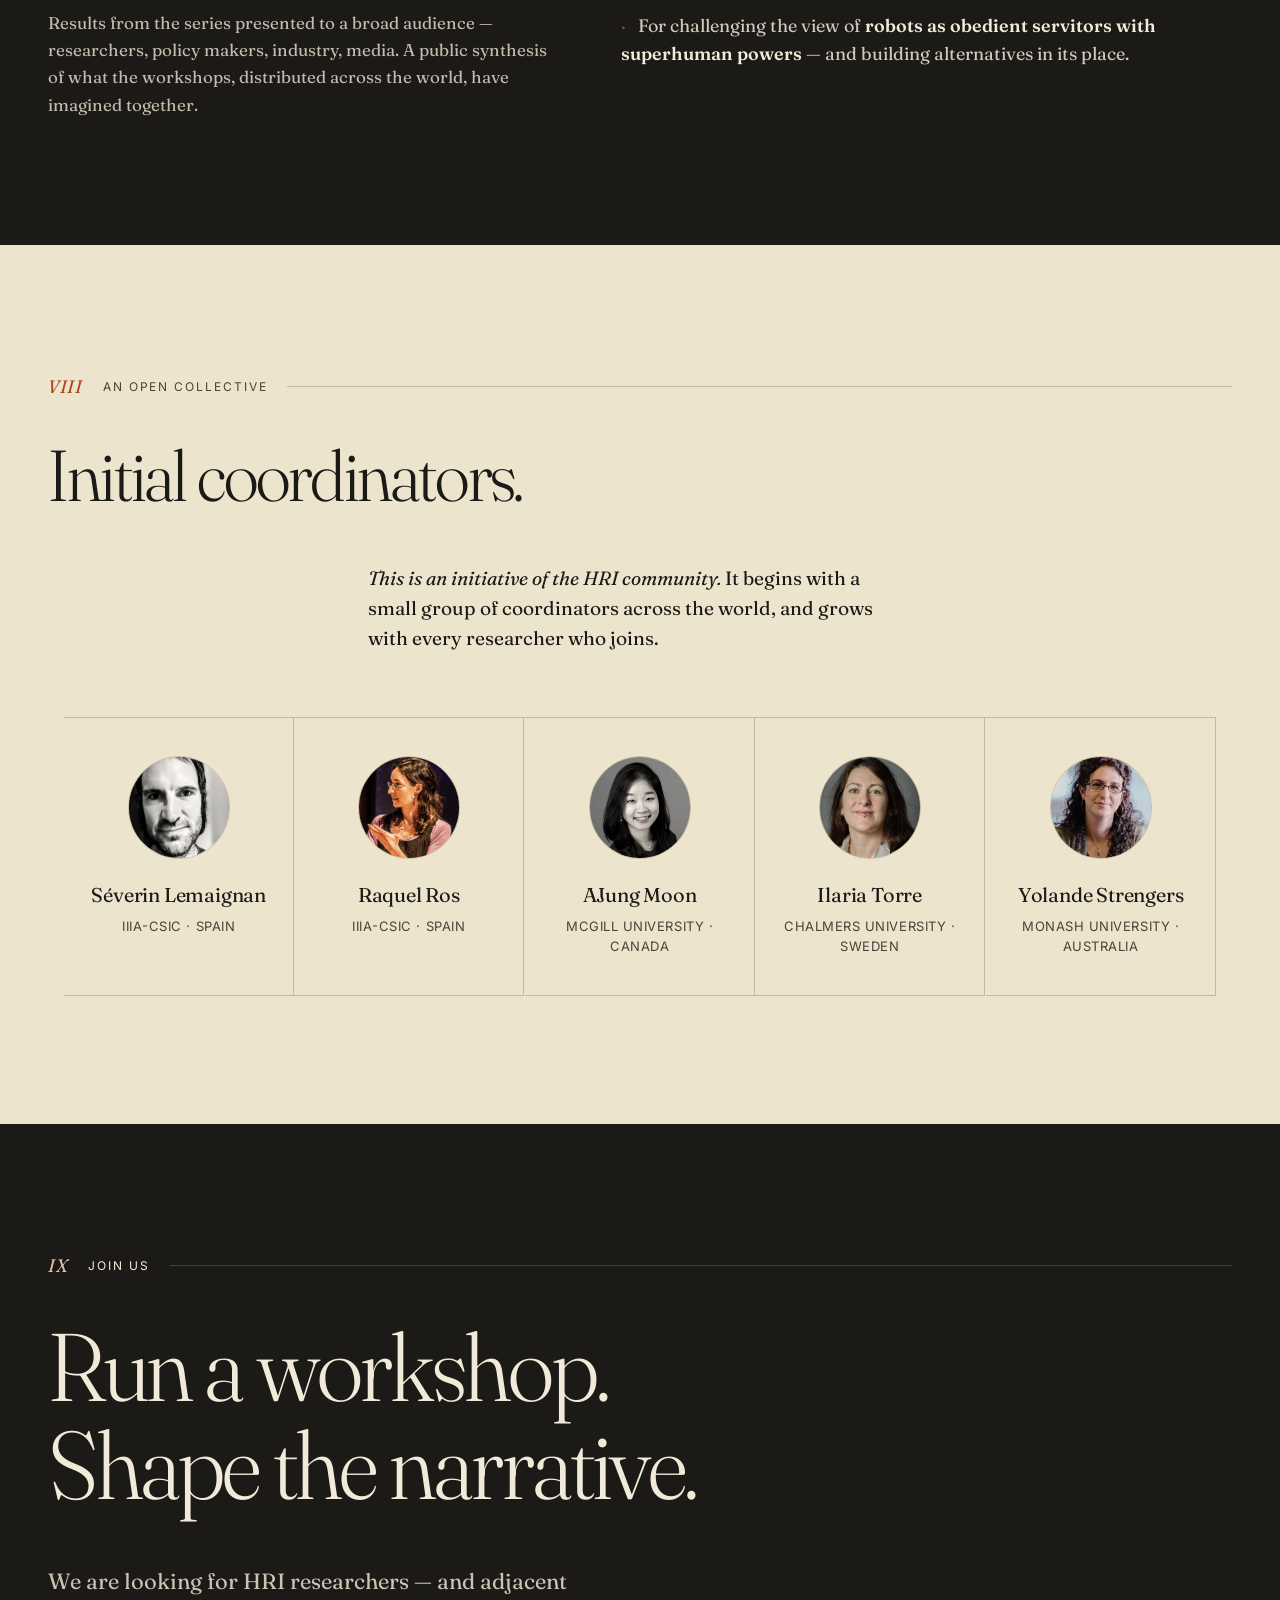
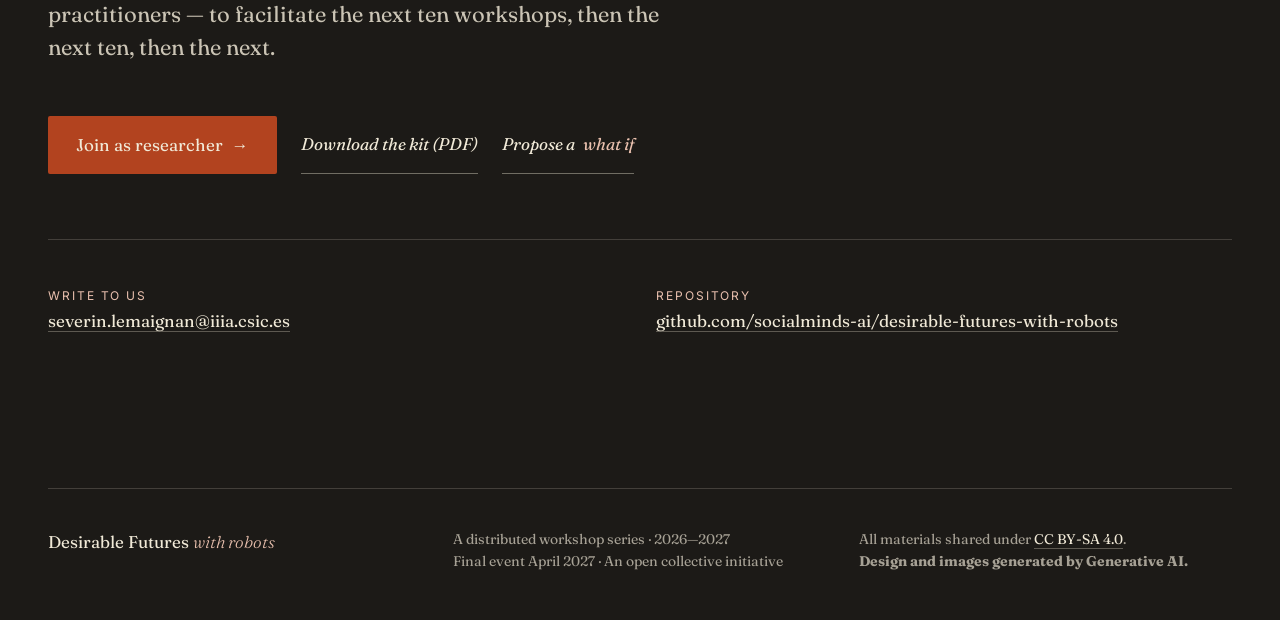
==== commit 494a2a59: "Wire real contact details, repo URL, and public site URL Replace placeholders with production values" ====
--- a/index.html
+++ b/index.html
@@ -365,17 +365,17 @@
     </p>
 
     <div class="join__actions">
-      <a class="btn btn--primary" href="mailto:contact@desirable-futures.org?subject=Joining%20as%20researcher">
+      <a class="btn btn--primary" href="mailto:severin.lemaignan@iiia.csic.es?subject=Joining%20as%20researcher">
         <span>Join as researcher</span>
         <span class="arrow" aria-hidden="true">→</span>
       </a>
       <a class="btn btn--ghost" href="desirable-futures-kit.pdf">Download the kit (PDF)</a>
-      <a class="btn btn--ghost" href="mailto:contact@desirable-futures.org?subject=Proposing%20a%20what%20if">Propose a <em>what if</em></a>
+      <a class="btn btn--ghost" href="mailto:severin.lemaignan@iiia.csic.es?subject=Proposing%20a%20what%20if">Propose a <em>what if</em></a>
     </div>
 
     <div class="join__contact">
-      <p><span class="label">Write to us</span><br /><a href="mailto:contact@desirable-futures.org">contact@desirable-futures.org</a></p>
-      <p><span class="label">Repository</span><br /><a href="#">github.com/&lt;your-org&gt;/desirable-futures</a></p>
+      <p><span class="label">Write to us</span><br /><a href="mailto:severin.lemaignan@iiia.csic.es">severin.lemaignan@iiia.csic.es</a></p>
+      <p><span class="label">Repository</span><br /><a href="https://github.com/socialminds-ai/desirable-futures-with-robots">github.com/socialminds-ai/desirable-futures-with-robots</a></p>
     </div>
   </section>
 
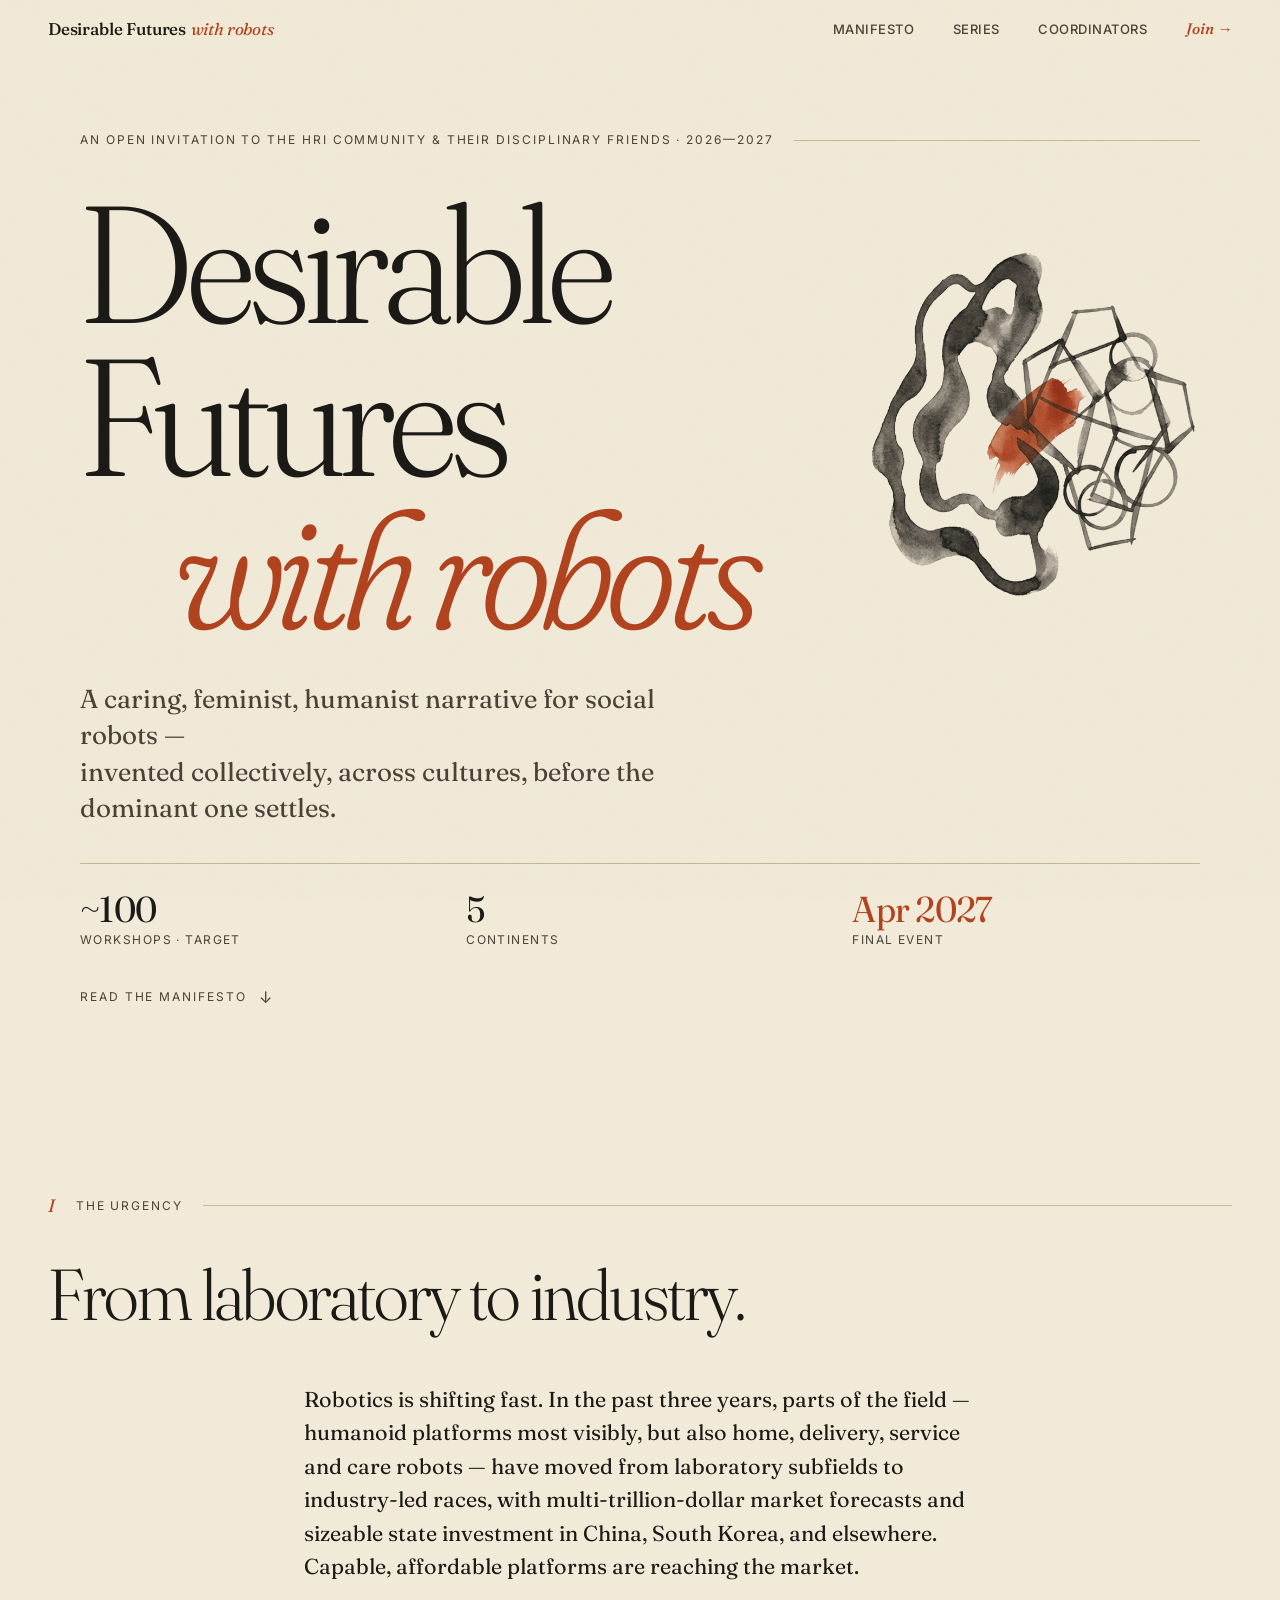
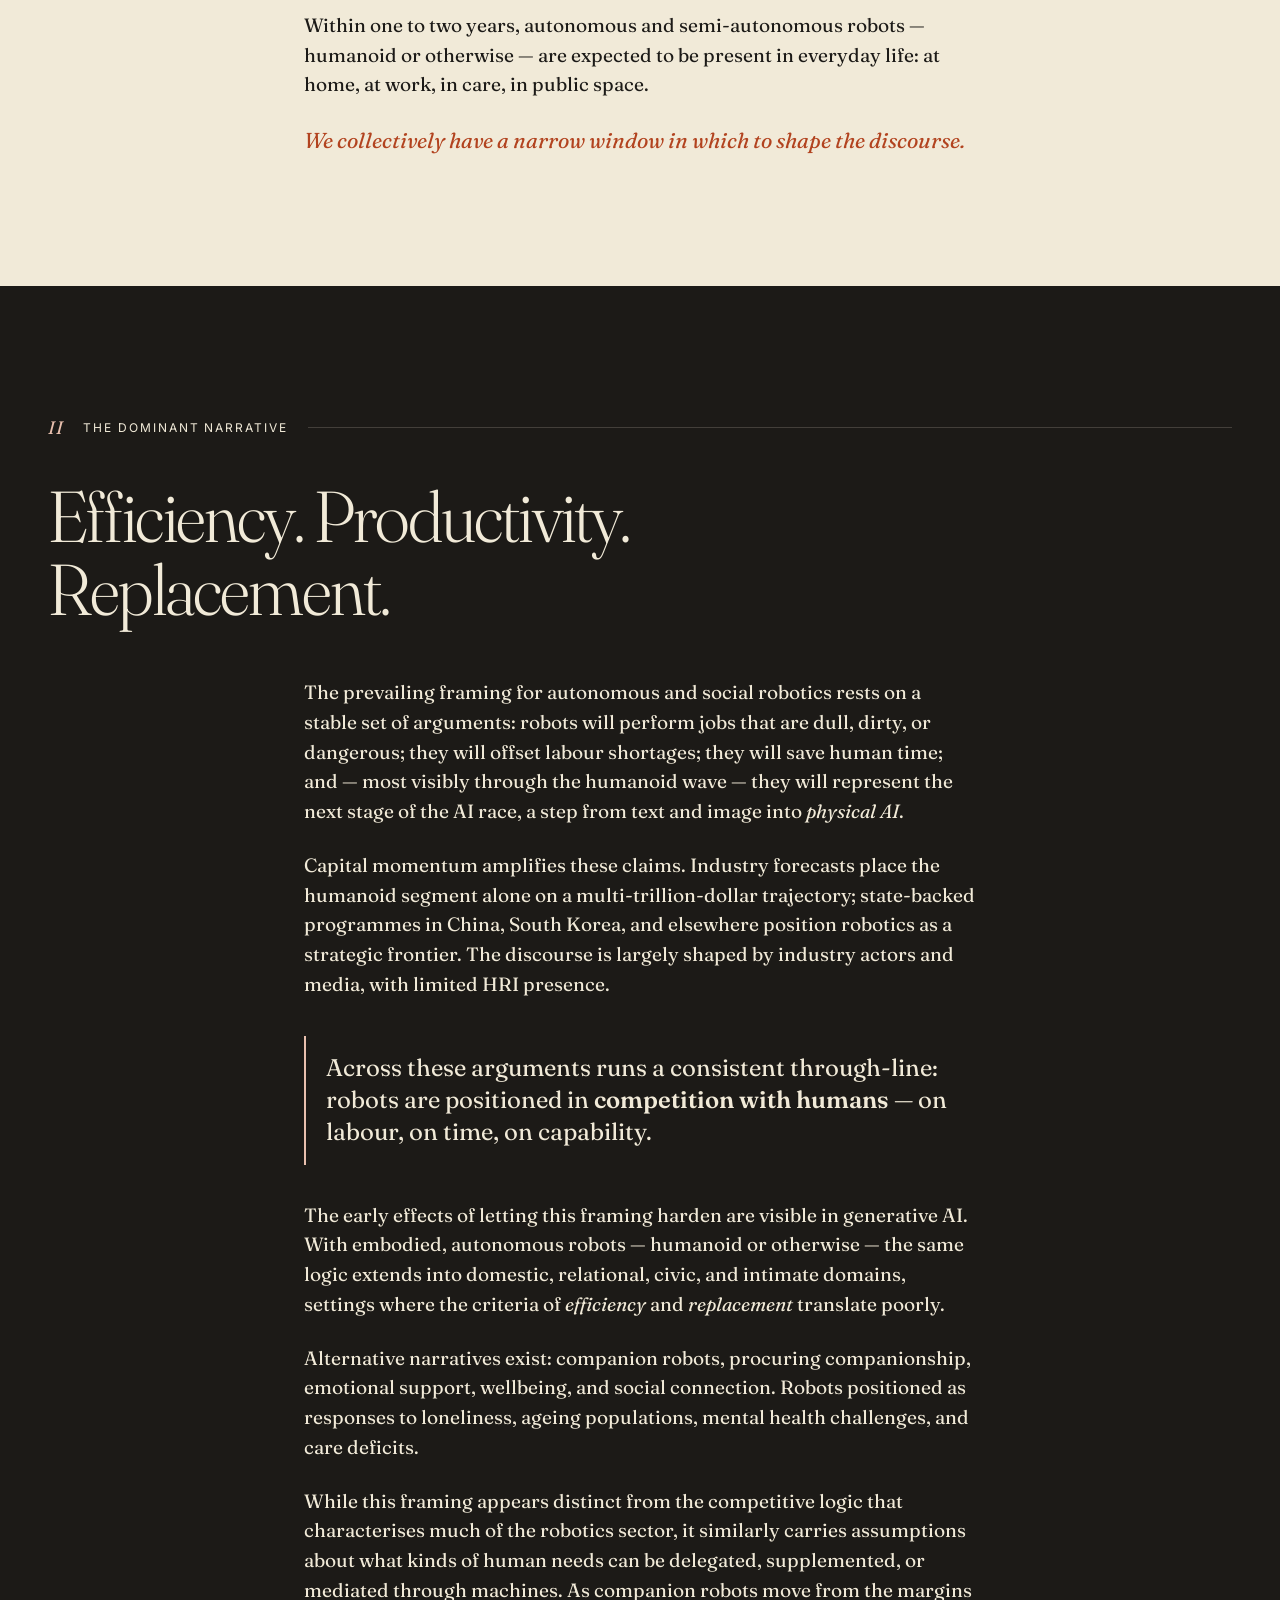
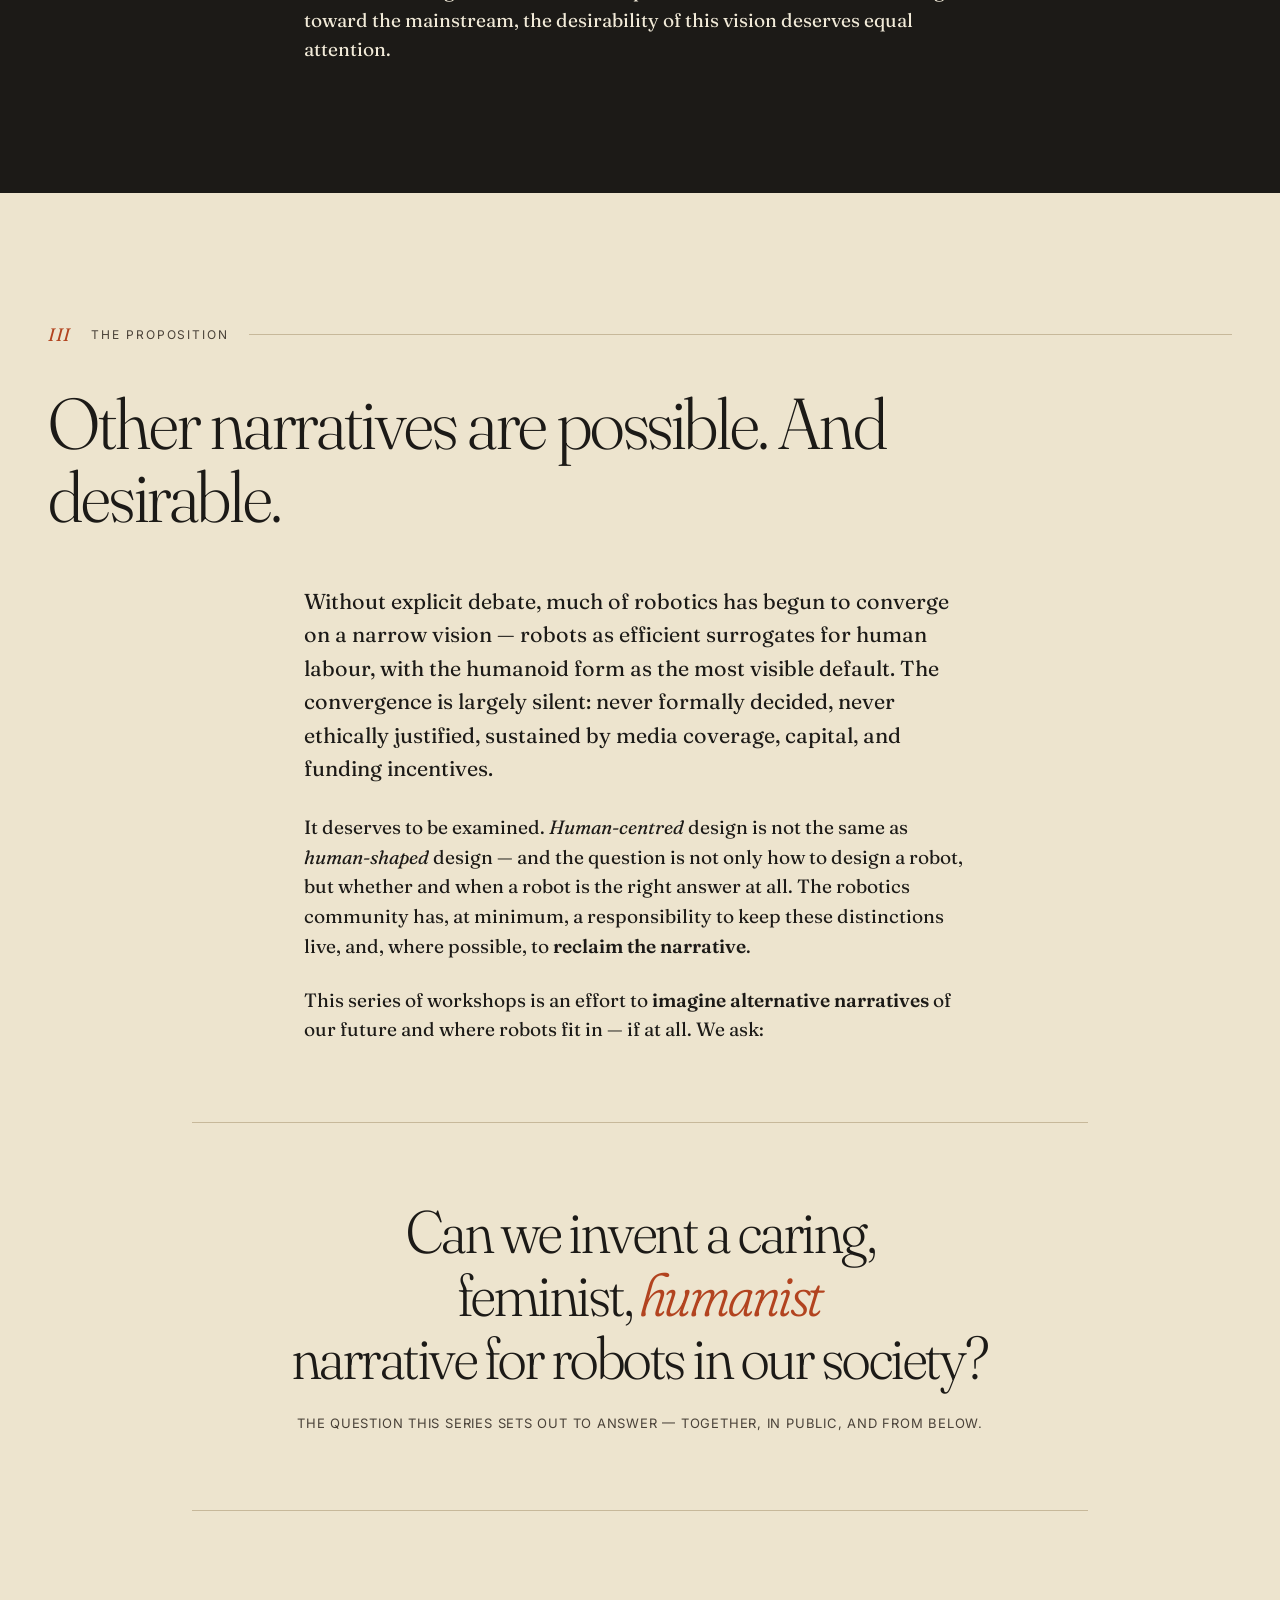
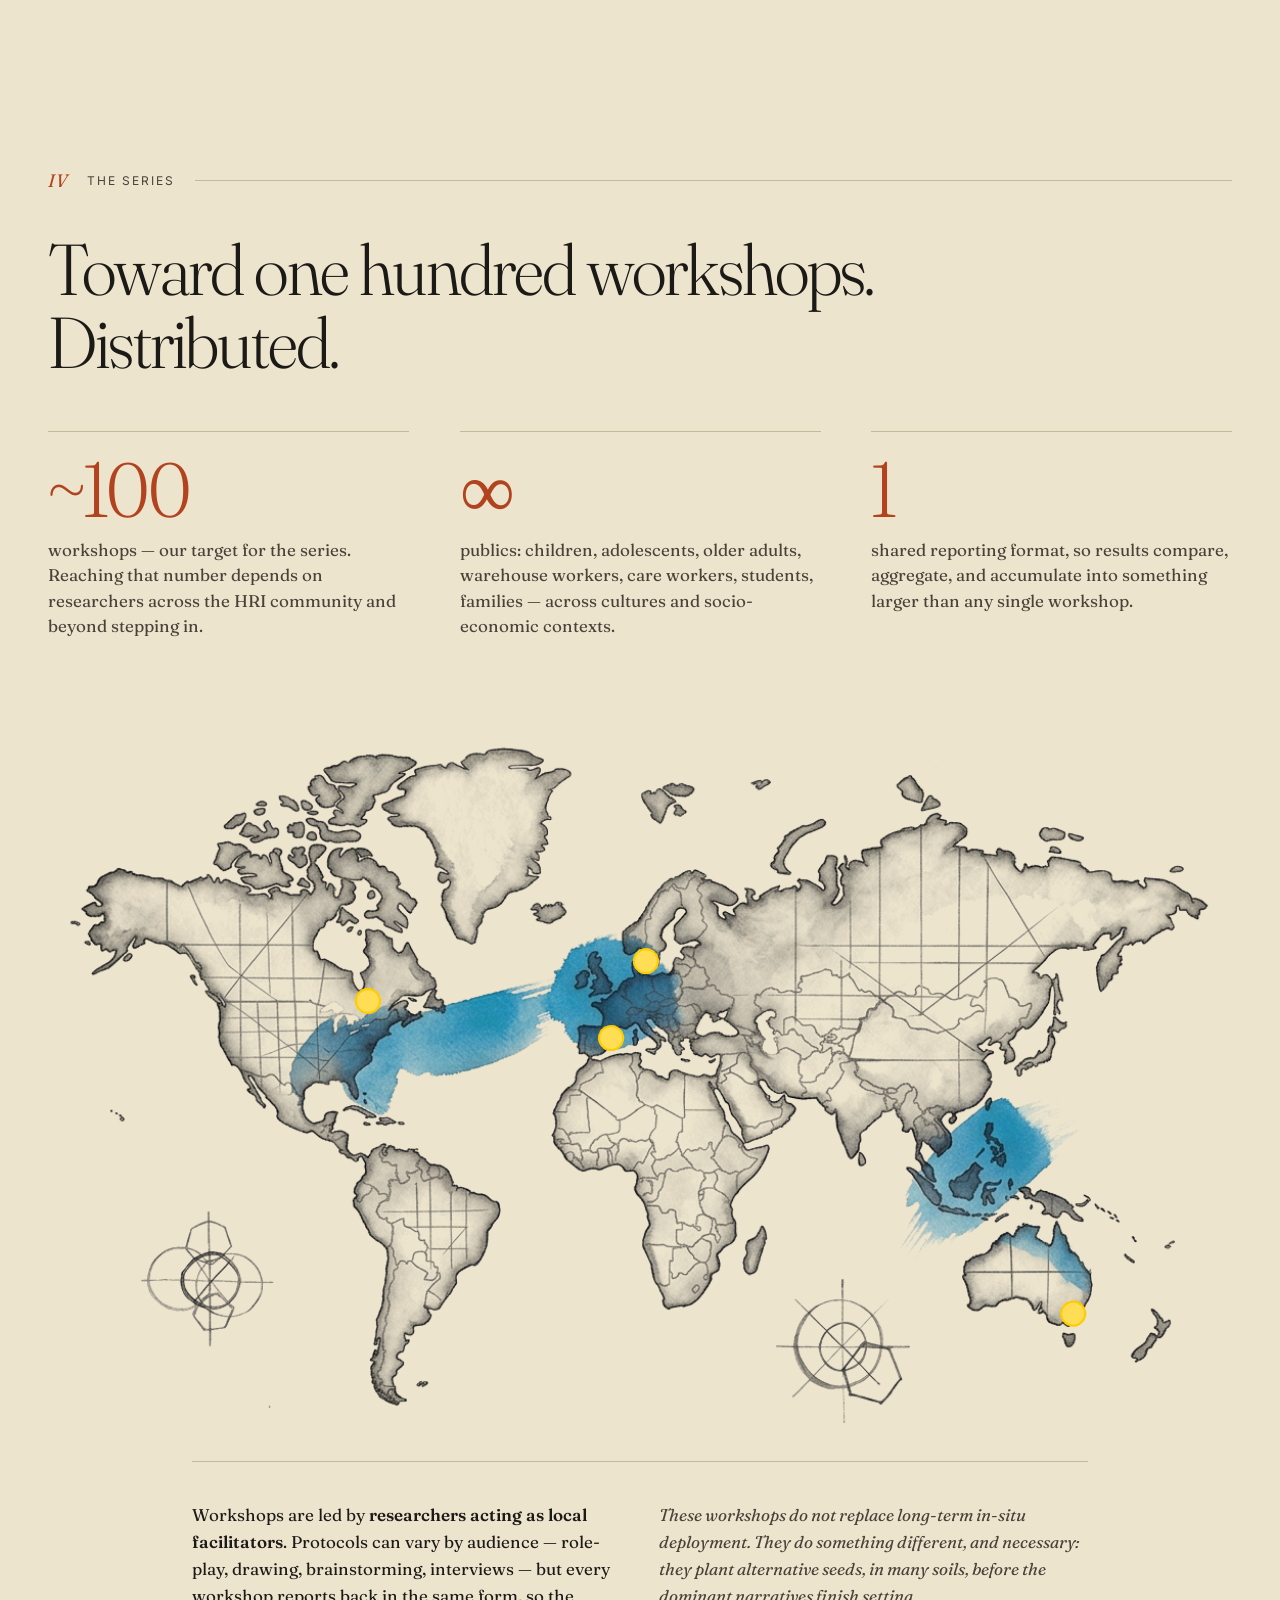
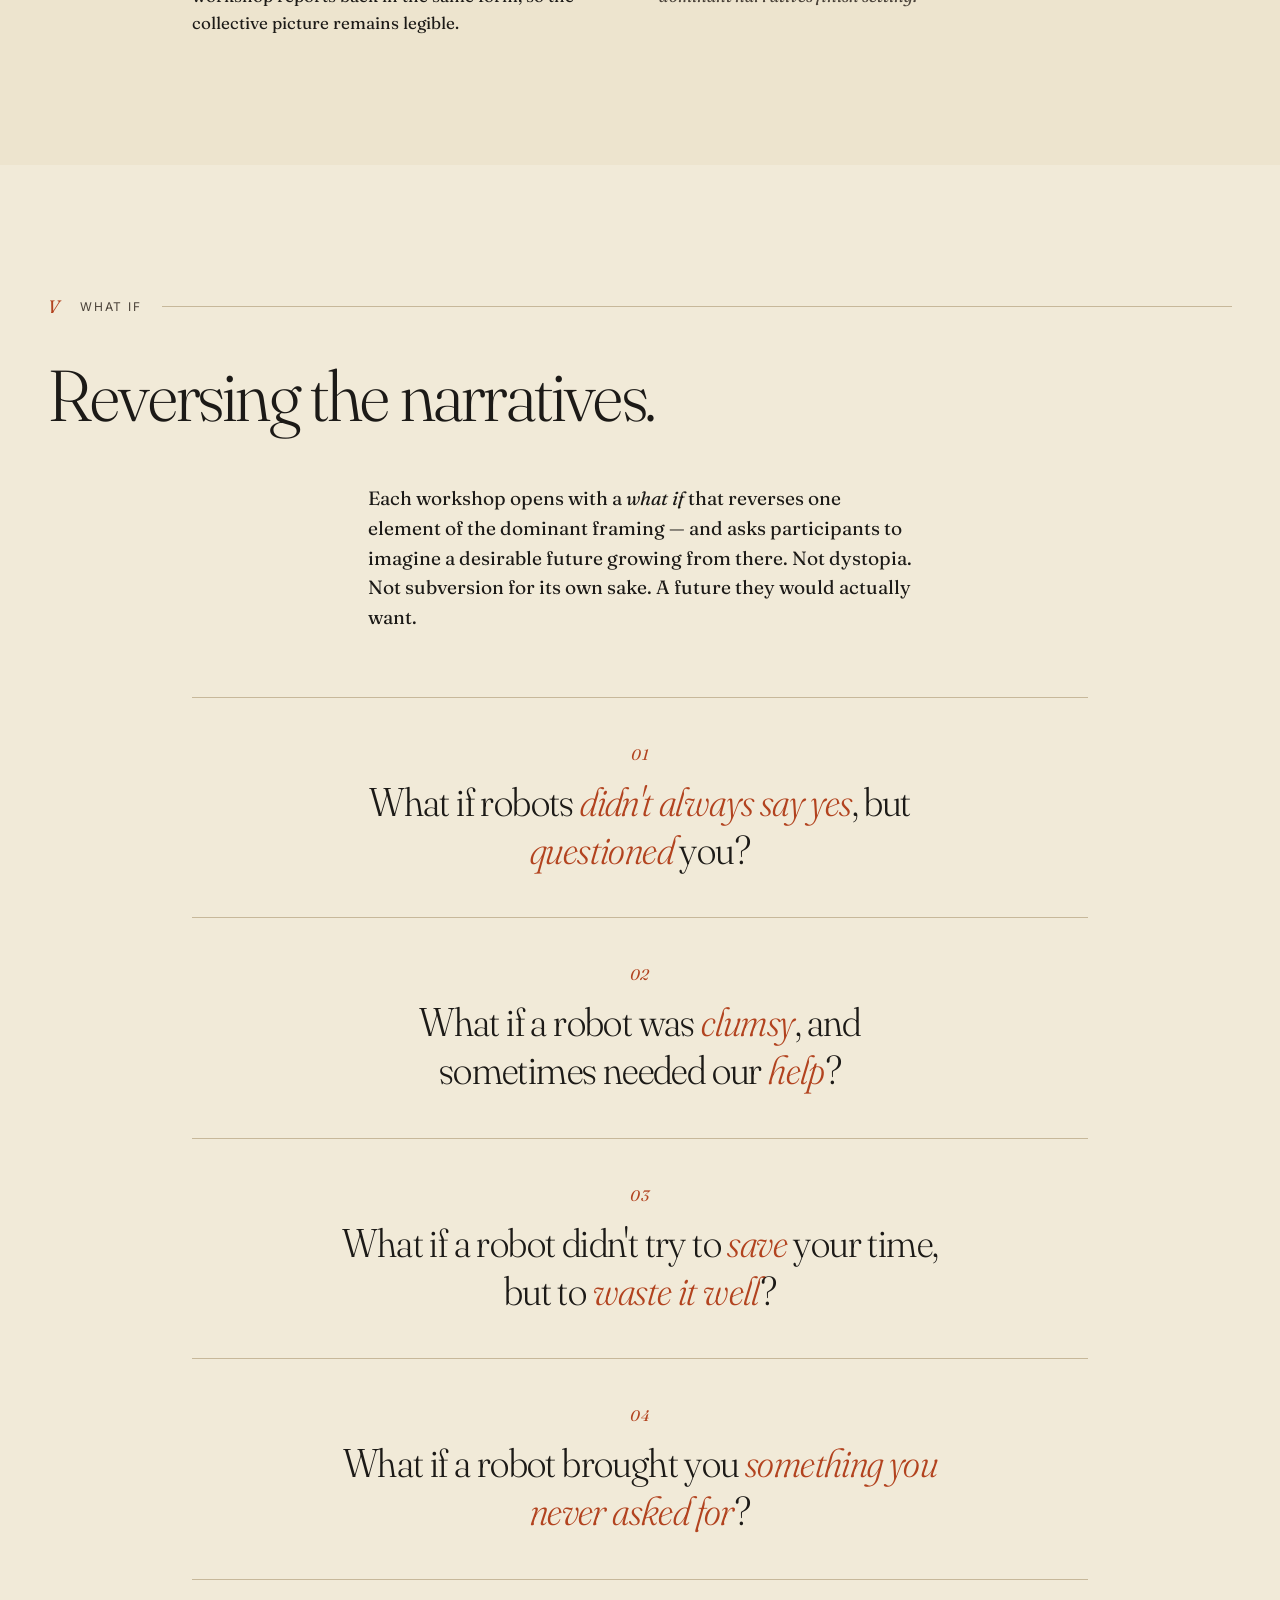
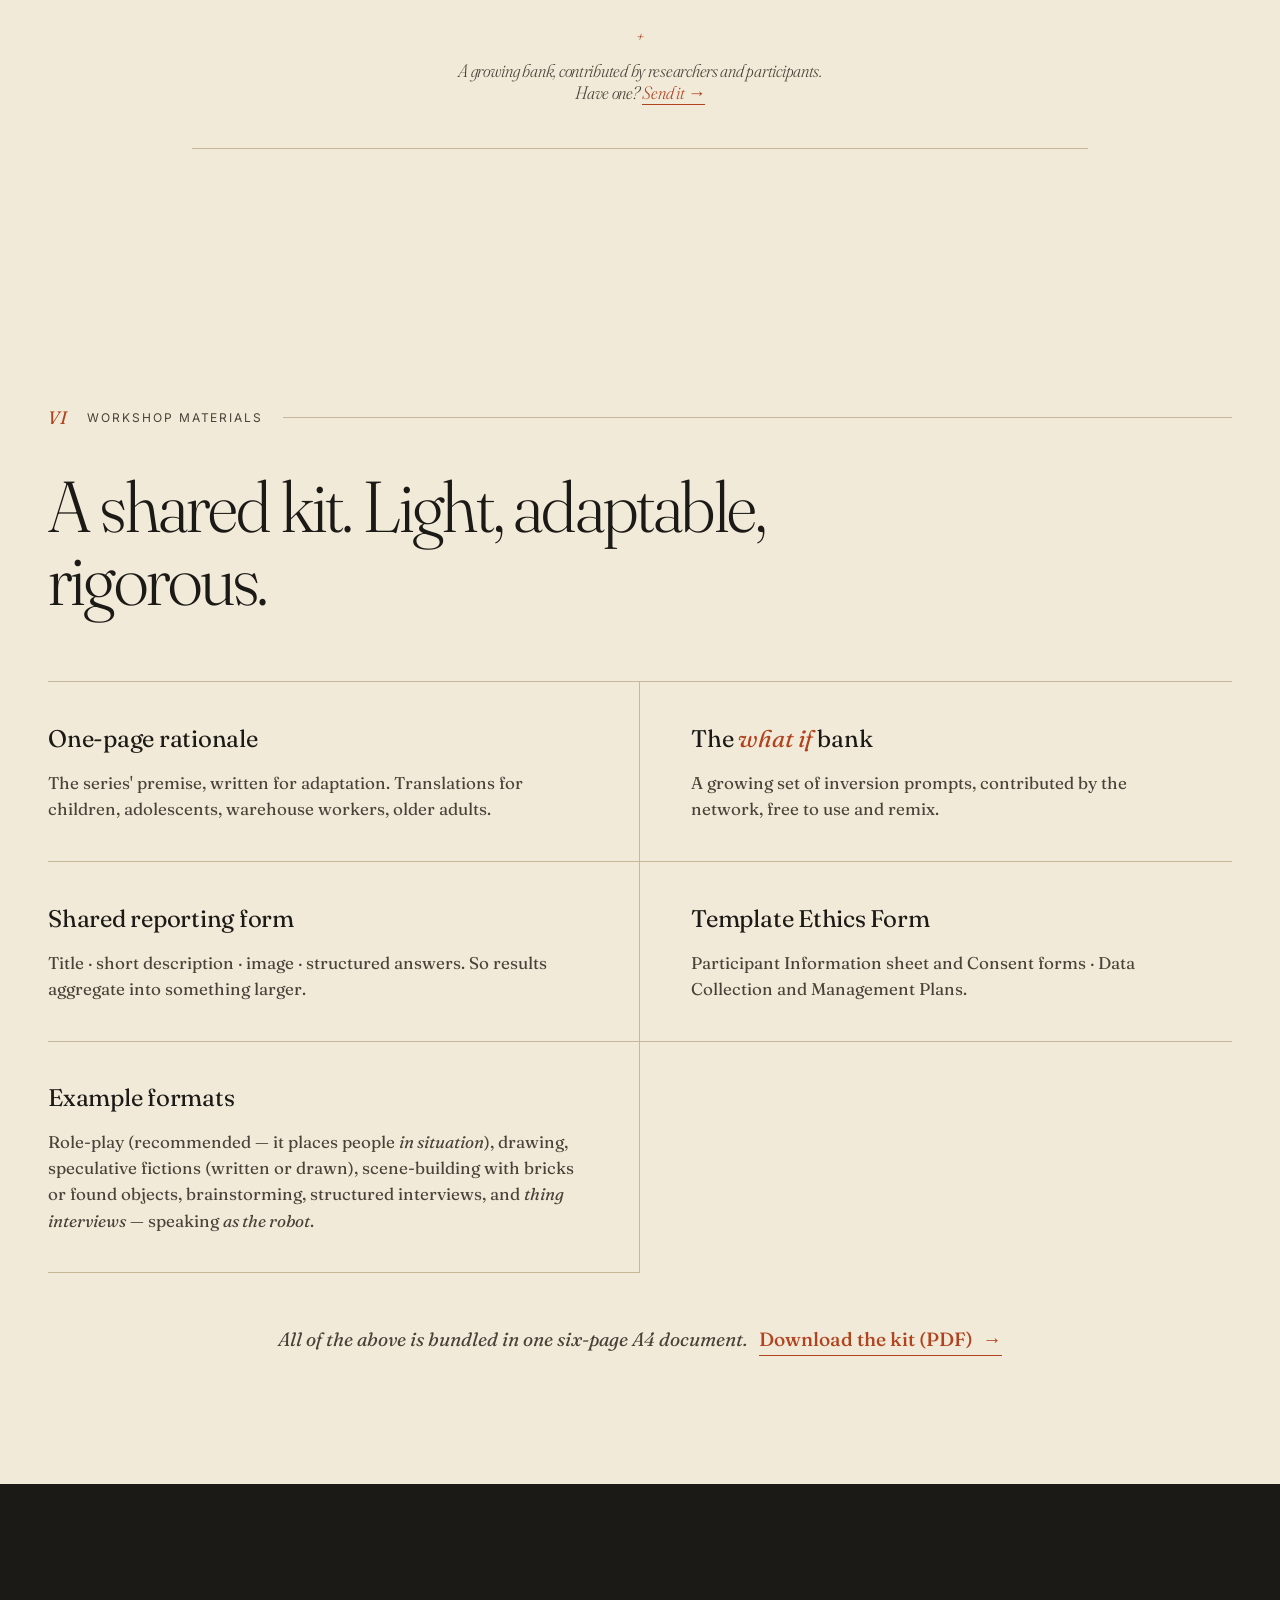
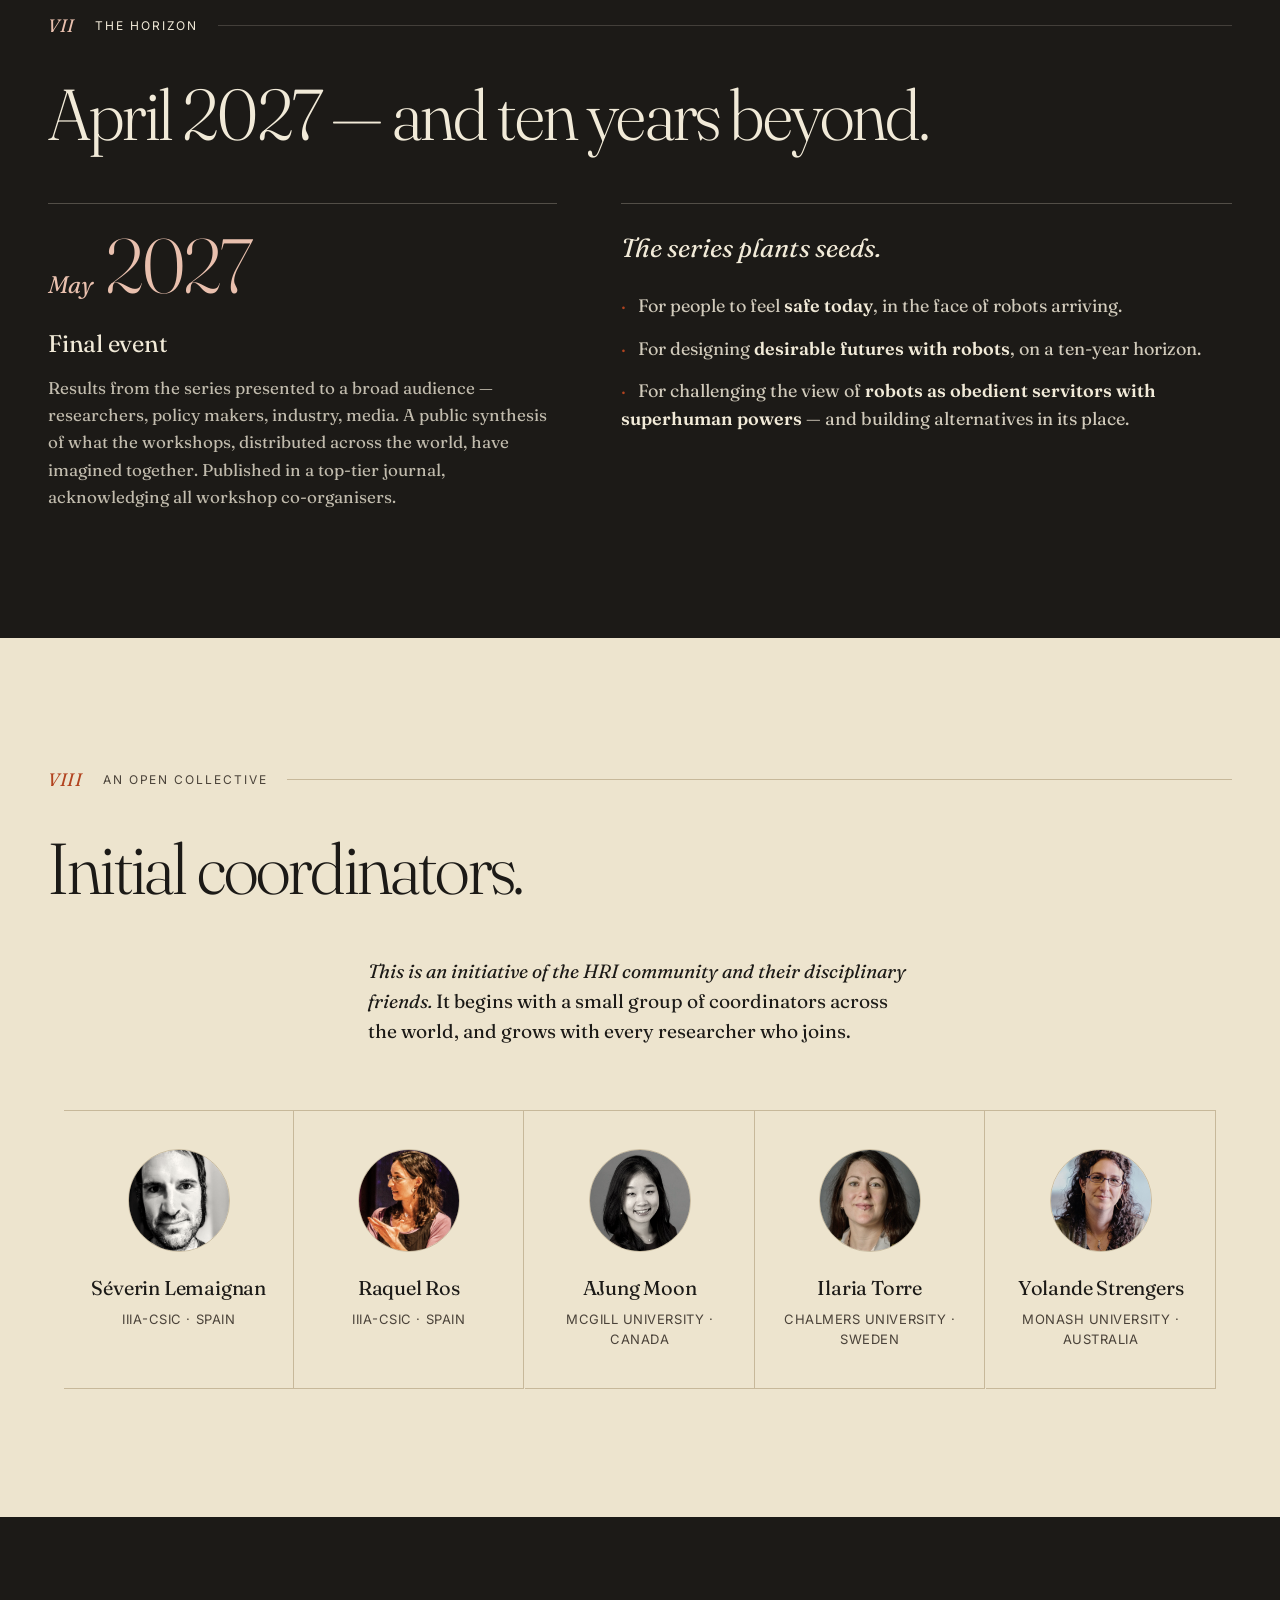
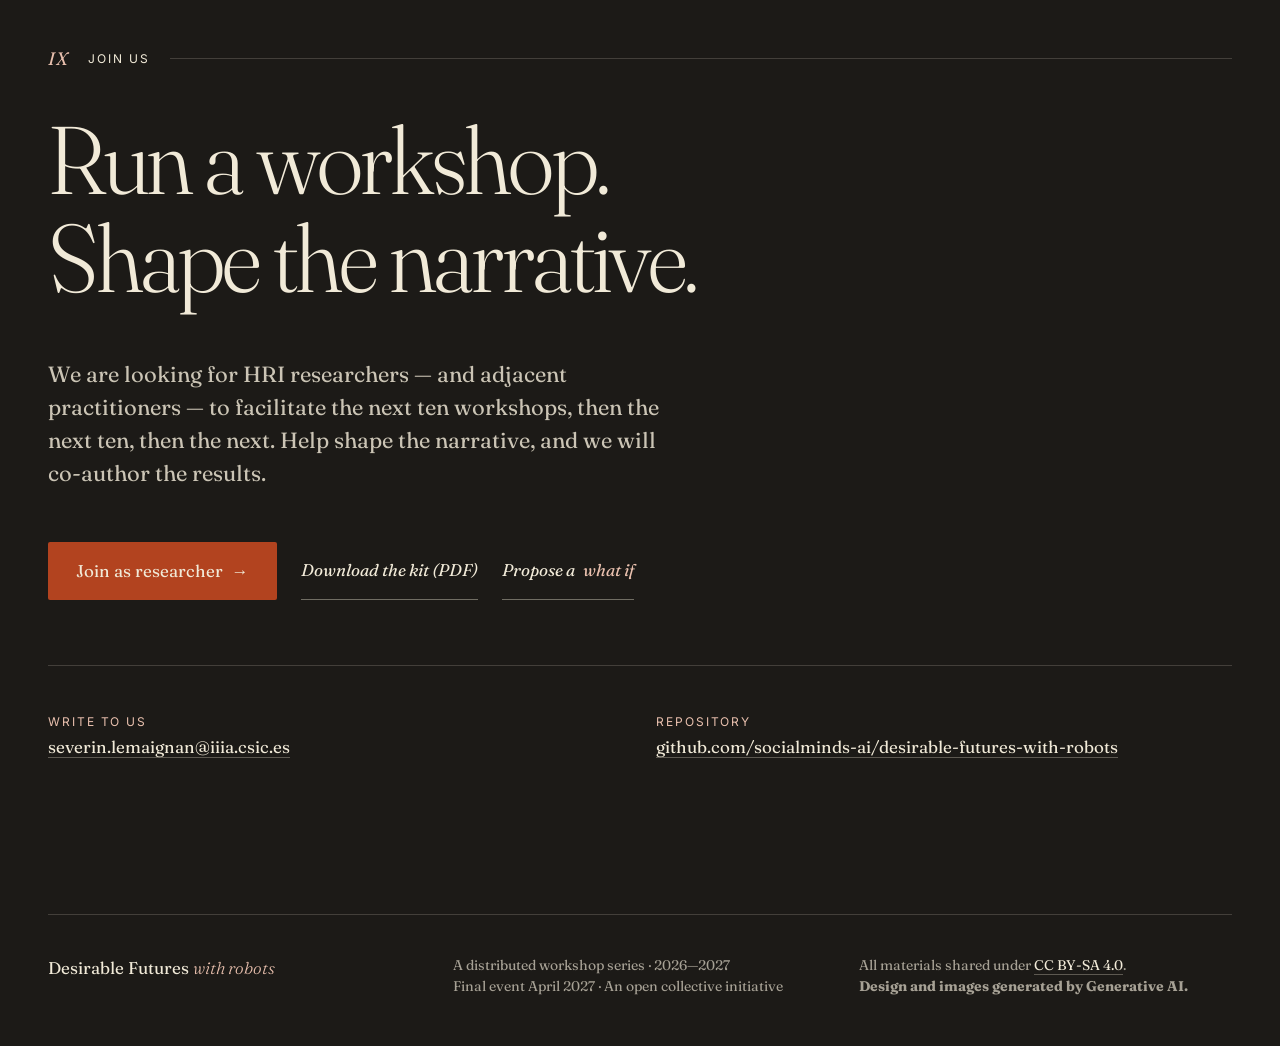
==== commit 12340f02: "Add Thing Interviews as a workshop methodology Introduce the "Thing interviews" format — a more-than" ====
--- a/index.html
+++ b/index.html
@@ -36,7 +36,7 @@
        HERO
        ============================================================ -->
   <section class="hero">
-    <div class="hero__rule"><span>An open invitation to the HRI community · 2026—2027</span></div>
+    <div class="hero__rule"><span>An open invitation to the HRI community &amp; their disciplinary friends · 2026—2027</span></div>
 
     <h1 class="hero__title">
       <span class="line">Desirable</span>
@@ -85,13 +85,13 @@
 
     <div class="prose">
       <p class="lead">
-        Robotics is shifting fast. In the past three years, parts of the field — humanoid platforms most visibly, but also home robots, delivery and logistics robots, service and care robots — have moved from laboratory subfields to industry-led races, with multi-trillion-dollar market forecasts and sizeable state investment in China, South Korea, and elsewhere. Capable, affordable platforms are reaching the market (Unitree's G1 humanoid at around $16K USD is one indicator among many).
+        Robotics is shifting fast. In the past three years, parts of the field — humanoid platforms most visibly, but also home, delivery, service and care robots — have moved from laboratory subfields to industry-led races, with multi-trillion-dollar market forecasts and sizeable state investment in China, South Korea, and elsewhere. Capable, affordable platforms are reaching the market.
       </p>
       <p>
         Within one to two years, autonomous and semi-autonomous robots — humanoid or otherwise — are expected to be present in everyday life: at home, at work, in care, in public space.
       </p>
       <p class="emphasis">
-        HRI has a narrow window in which to shape the discourse. Practically, the next eighteen to twenty-four months.
+        We collectively have a narrow window in which to shape the discourse.
       </p>
     </div>
   </section>
@@ -118,6 +118,14 @@
       <p>
         The early effects of letting this framing harden are visible in generative AI. With embodied, autonomous robots — humanoid or otherwise — the same logic extends into domestic, relational, civic, and intimate domains, settings where the criteria of <em>efficiency</em> and <em>replacement</em> translate poorly.
       </p>
+
+      <p>
+      Alternative narratives exist: companion robots, procuring companionship, emotional support, wellbeing, and social connection. Robots positioned as responses to loneliness, ageing populations, mental health challenges, and care deficits.
+      </p>
+
+      <p>
+    While this framing appears distinct from the competitive logic that characterises much of the robotics sector, it similarly carries assumptions about what kinds of human needs can be delegated, supplemented, or mediated through machines. As companion robots move from the margins toward the mainstream, the desirability of this vision deserves equal attention. 
+      </p>
     </div>
   </section>
 
@@ -128,17 +136,17 @@
   <section class="section section--proposition" id="proposition">
     <div class="section__marker"><span class="numeral">III</span><span class="label">The Proposition</span></div>
 
-    <h2 class="section__title">Another narrative is possible. And desirable.</h2>
+    <h2 class="section__title">Other narratives are possible. And desirable.</h2>
 
     <div class="prose">
       <p class="lead">
         Without explicit debate, much of robotics has begun to converge on a narrow vision — robots as efficient surrogates for human labour, with the humanoid form as the most visible default. The convergence is largely silent: never formally decided, never ethically justified, sustained by media coverage, capital, and funding incentives.
       </p>
       <p>
-        It deserves to be examined. <em>Human-centred</em> design is not the same as <em>human-shaped</em> design — and the question is not only how to design a robot, but whether and when a robot is the right answer at all. The HRI community has, at minimum, a responsibility to keep these distinctions live, and, where possible, to <strong>reclaim the narrative</strong>.
-      </p>
-      <p>
-        This series is one move in that direction. Not <em>AI to augment humans.</em> Not <em>robots as obedient servitors with superhuman powers.</em> But <strong>robots — of every form — as an alternative form of presence alongside human</strong>: different, partial, situated, sometimes useful, sometimes other.
+        It deserves to be examined. <em>Human-centred</em> design is not the same as <em>human-shaped</em> design — and the question is not only how to design a robot, but whether and when a robot is the right answer at all. The robotics community has, at minimum, a responsibility to keep these distinctions live, and, where possible, to <strong>reclaim the narrative</strong>.
+      </p>
+      <p>
+      This series of workshops is an effort to <strong>imagine alternative narratives</strong> of our future and where robots fit in — if at all. We ask: 
       </p>
     </div>
 
@@ -146,7 +154,7 @@
       <blockquote>
         Can we invent a caring,<br />
         feminist, <em>humanist</em><br />
-        narrative for social robots?
+        narrative for robots in our society?
       </blockquote>
       <figcaption>The question this series sets out to answer — together, in public, and from below.</figcaption>
     </figure>
@@ -165,7 +173,7 @@
 
       <div class="series-stat">
         <span class="series-stat__num">~100</span>
-        <p>workshops — our target for the series. Reaching that number depends on researchers across the HRI community stepping in.</p>
+        <p>workshops — our target for the series. Reaching that number depends on researchers across the HRI community and beyond stepping in.</p>
       </div>
 
       <div class="series-stat">
@@ -185,10 +193,10 @@
 
       <div class="series-narrative">
         <p>
-          Workshops are led by <strong>HRI researchers acting as local facilitators</strong>. Protocols can vary by audience — role-play, drawing, brainstorming, interviews — but every workshop reports back in the same form, so the collective picture remains legible.
+          Workshops are led by <strong>researchers acting as local facilitators</strong>. Protocols can vary by audience — role-play, drawing, brainstorming, interviews — but every workshop reports back in the same form, so the collective picture remains legible.
         </p>
         <p>
-          These workshops <em>do not replace</em> long-term in-situ deployment. They do something different, and necessary: they plant alternative seeds, in many soils, before the dominant narrative finishes setting.
+          These workshops <em>do not replace</em> long-term in-situ deployment. They do something different, and necessary: they plant alternative seeds, in many soils, before the dominant narratives finish setting.
         </p>
       </div>
     </div>
@@ -201,7 +209,7 @@
   <section class="section section--whatif" id="whatif">
     <div class="section__marker"><span class="numeral">V</span><span class="label">What If</span></div>
 
-    <h2 class="section__title">Reversing the narrative.</h2>
+    <h2 class="section__title">Reversing the narratives.</h2>
 
     <div class="prose prose--narrow">
       <p>
@@ -216,7 +224,7 @@
       </li>
       <li class="whatif">
         <span class="whatif__num">02</span>
-        <p class="whatif__text">What if a robot was <em>clumsy</em>, and needed our <em>help</em>, all the time?</p>
+        <p class="whatif__text">What if a robot was <em>clumsy</em>, and sometimes needed our <em>help</em>?</p>
       </li>
       <li class="whatif">
         <span class="whatif__num">03</span>
@@ -256,8 +264,12 @@
         <p>Title · short description · image · structured answers. So results aggregate into something larger.</p>
       </li>
       <li>
+        <h3>Template Ethics Form</h3>
+        <p>Participant Information sheet and Consent forms · Data Collection and Management Plans.</p>
+      </li>
+      <li>
         <h3>Example formats</h3>
-        <p>Role-play (recommended — it places people <em>in situation</em>), drawing, speculative fictions (written or drawn), scene-building with bricks or found objects, brainstorming, structured interviews.</p>
+        <p>Role-play (recommended — it places people <em>in situation</em>), drawing, speculative fictions (written or drawn), scene-building with bricks or found objects, brainstorming, structured interviews, and <a href="https://doi.org/10.1145/3411763.3450390"><em>thing interviews</em></a> — speaking <em>as the robot</em>.</p>
       </li>
     </ul>
 
@@ -282,12 +294,12 @@
     <div class="horizon-grid">
       <div class="horizon-event">
         <div class="horizon-event__date">
-          <span class="month">April</span>
+          <span class="month">May</span>
           <span class="year">2027</span>
         </div>
         <div class="horizon-event__body">
           <h3>Final event</h3>
-          <p>Results from the series presented to a broad audience — researchers, policy makers, industry, media. A public synthesis of what the workshops, distributed across the world, have imagined together.</p>
+          <p>Results from the series presented to a broad audience — researchers, policy makers, industry, media. A public synthesis of what the workshops, distributed across the world, have imagined together. Published in a top-tier journal, acknowledging all workshop co-organisers.</p>
         </div>
       </div>
 
@@ -316,7 +328,7 @@
     <h2 class="section__title">Initial coordinators.</h2>
 
     <p class="prose prose--narrow">
-      <em>This is an initiative of the HRI community.</em> It begins with a small group of coordinators across the world, and grows with every researcher who joins.
+      <em>This is an initiative of the HRI community and their disciplinary friends.</em> It begins with a small group of coordinators across the world, and grows with every researcher who joins.
     </p>
 
     <ul class="coordinators">
@@ -361,7 +373,7 @@
     </h2>
 
     <p class="join__lede">
-      We are looking for HRI researchers — and adjacent practitioners — to facilitate the next ten workshops, then the next ten, then the next.
+      We are looking for HRI researchers — and adjacent practitioners — to facilitate the next ten workshops, then the next ten, then the next. Help shape the narrative, and we will co-author the results.
     </p>
 
     <div class="join__actions">
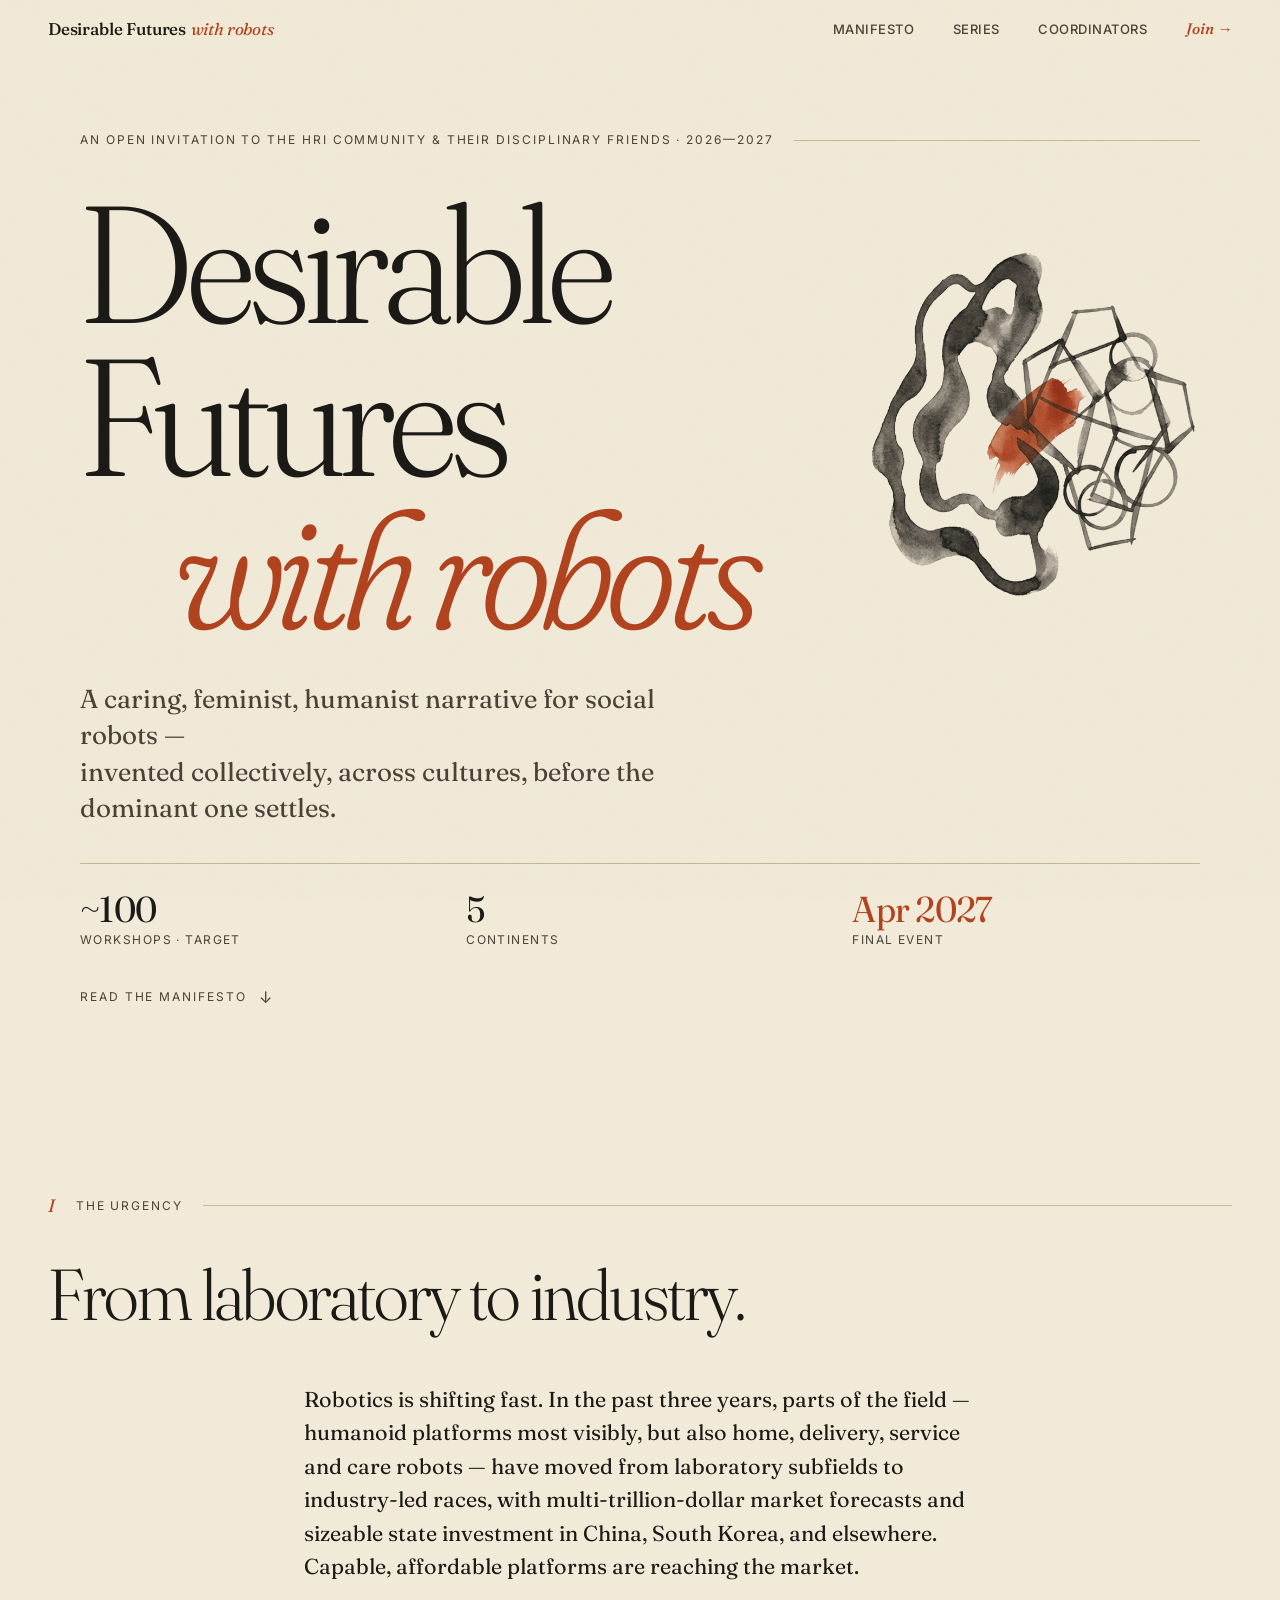
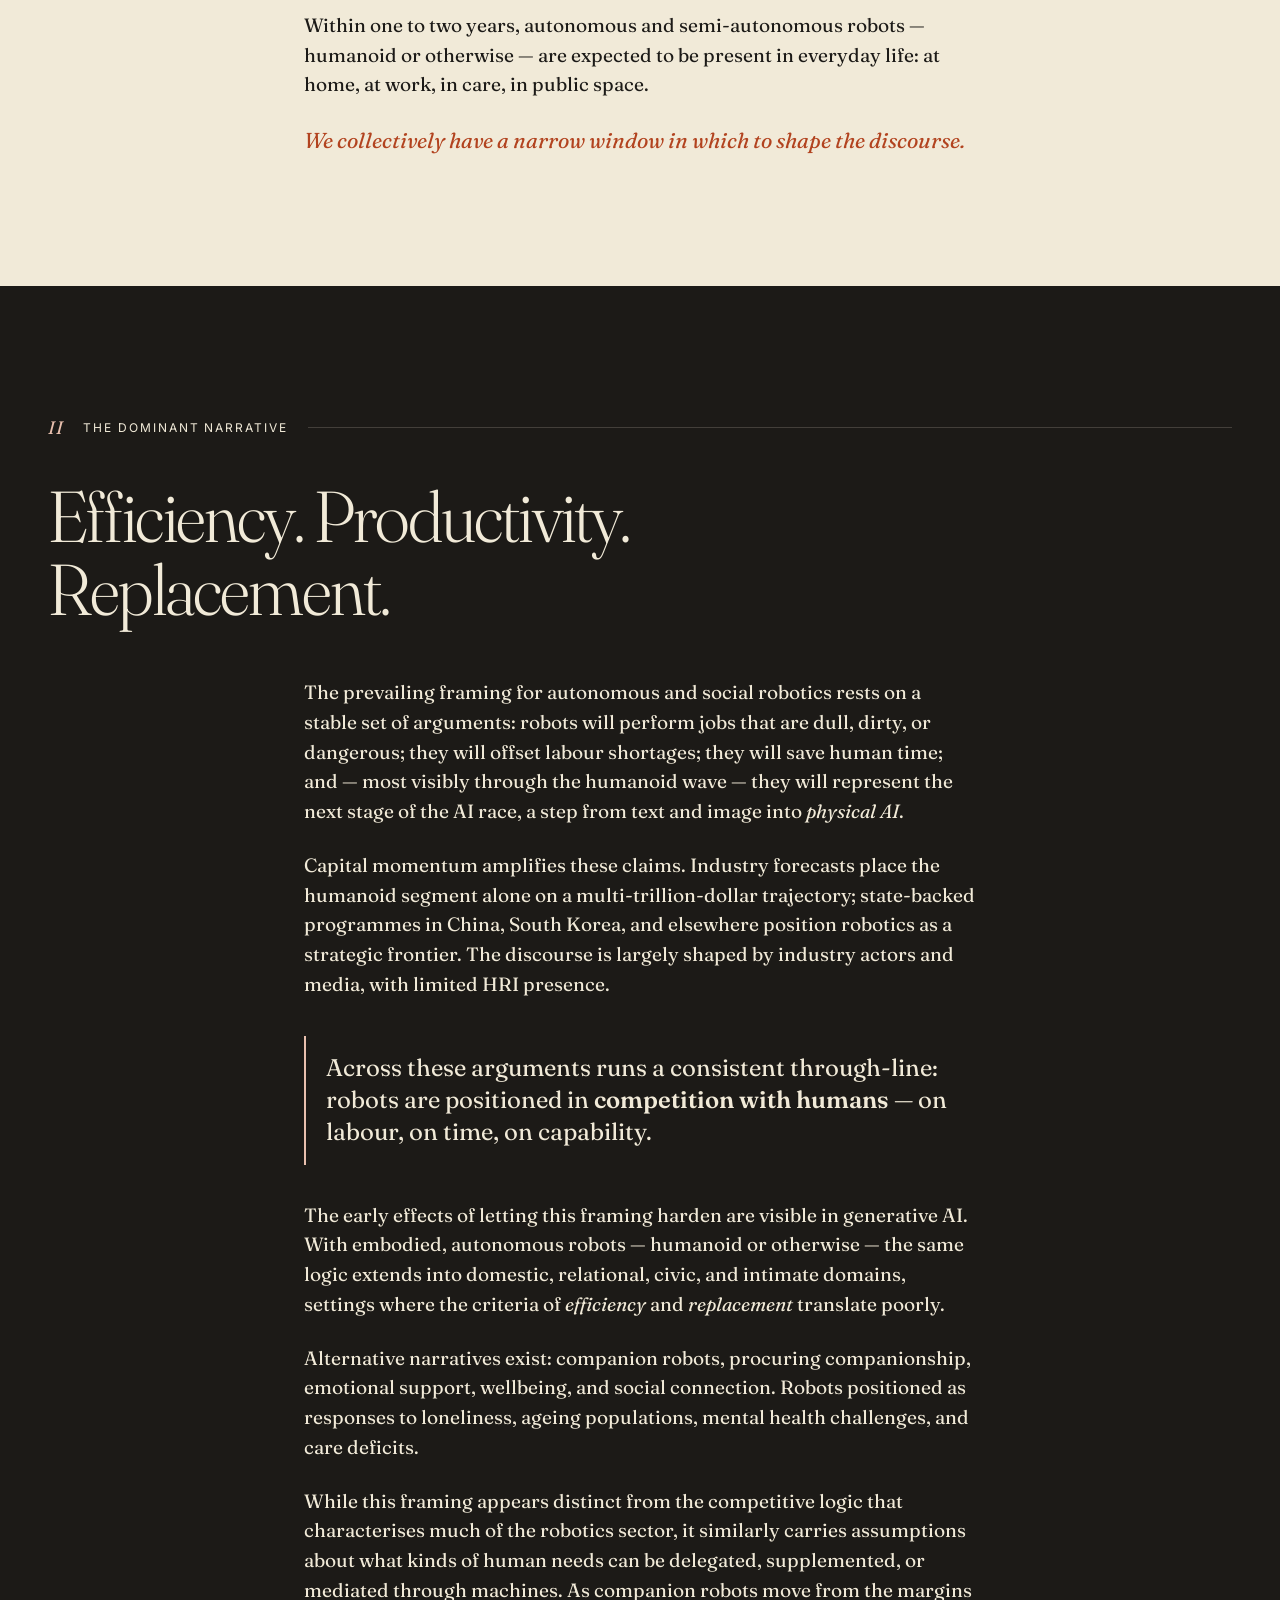
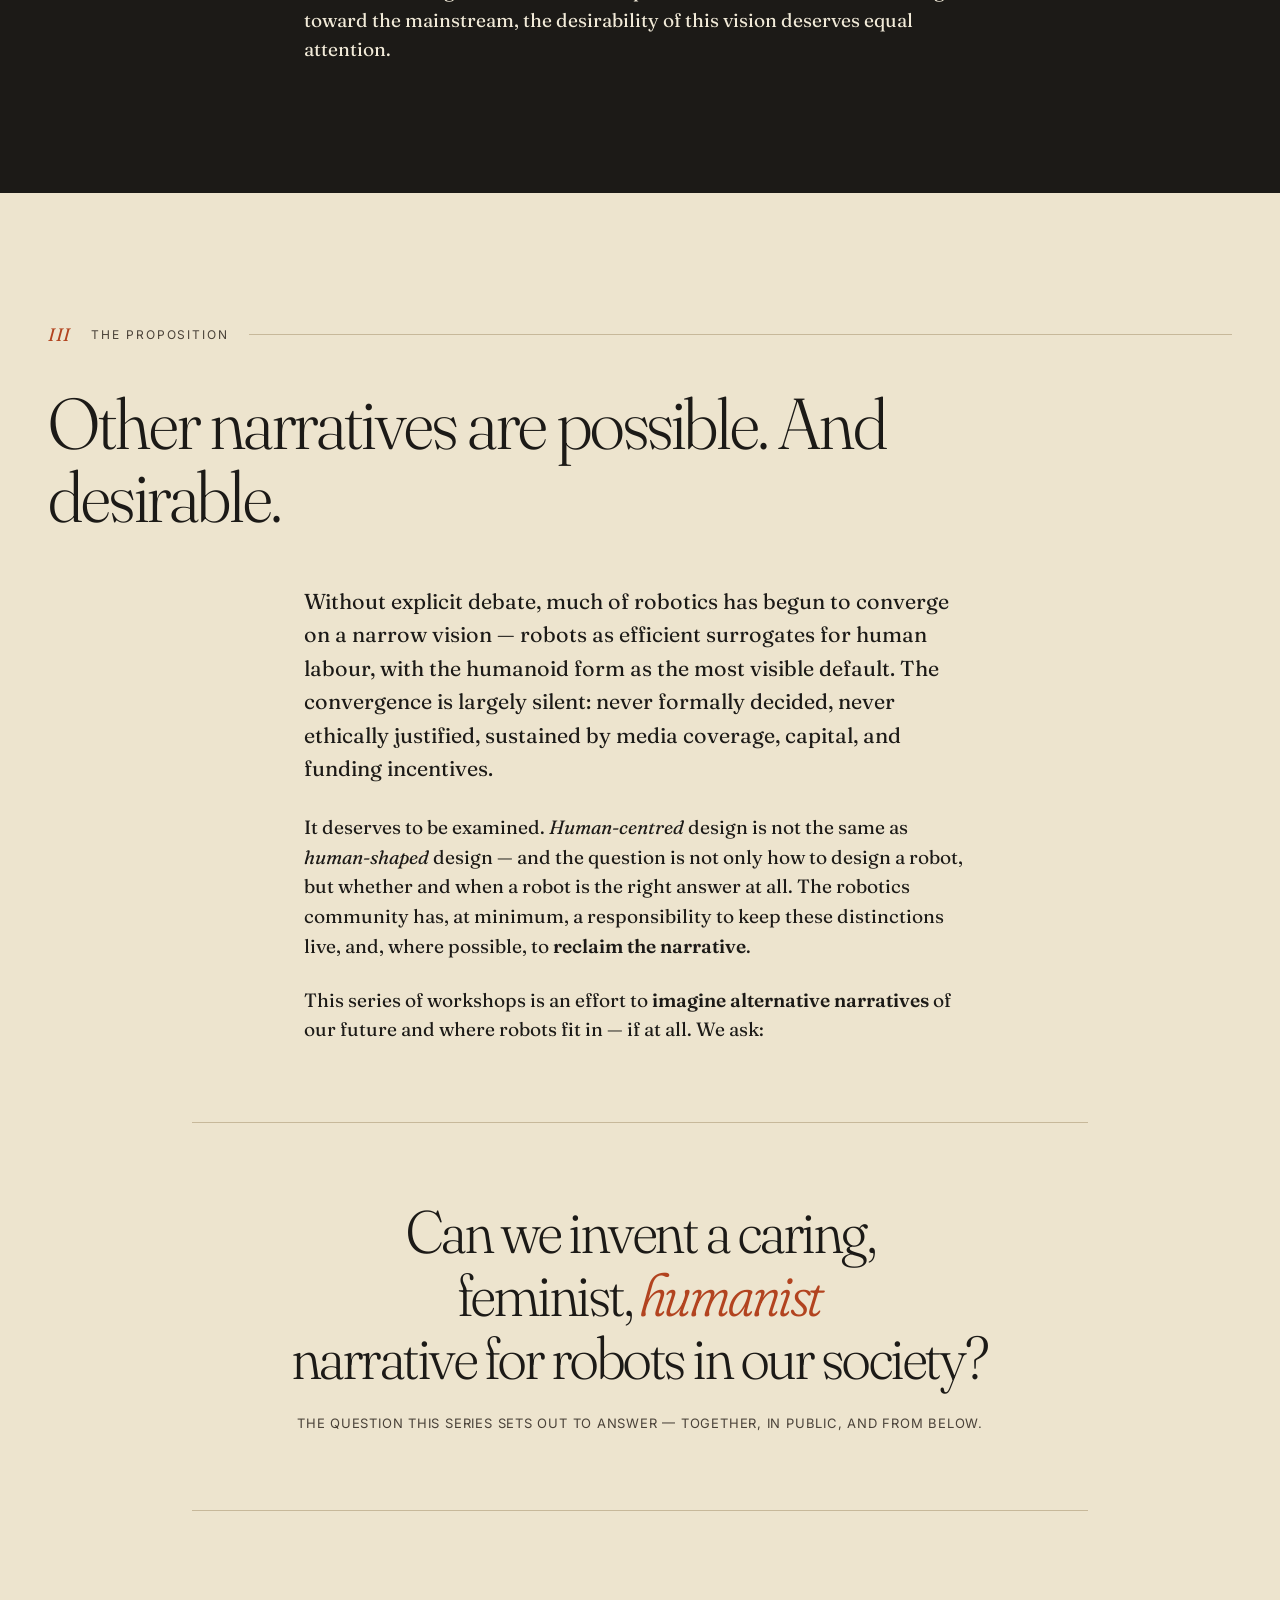
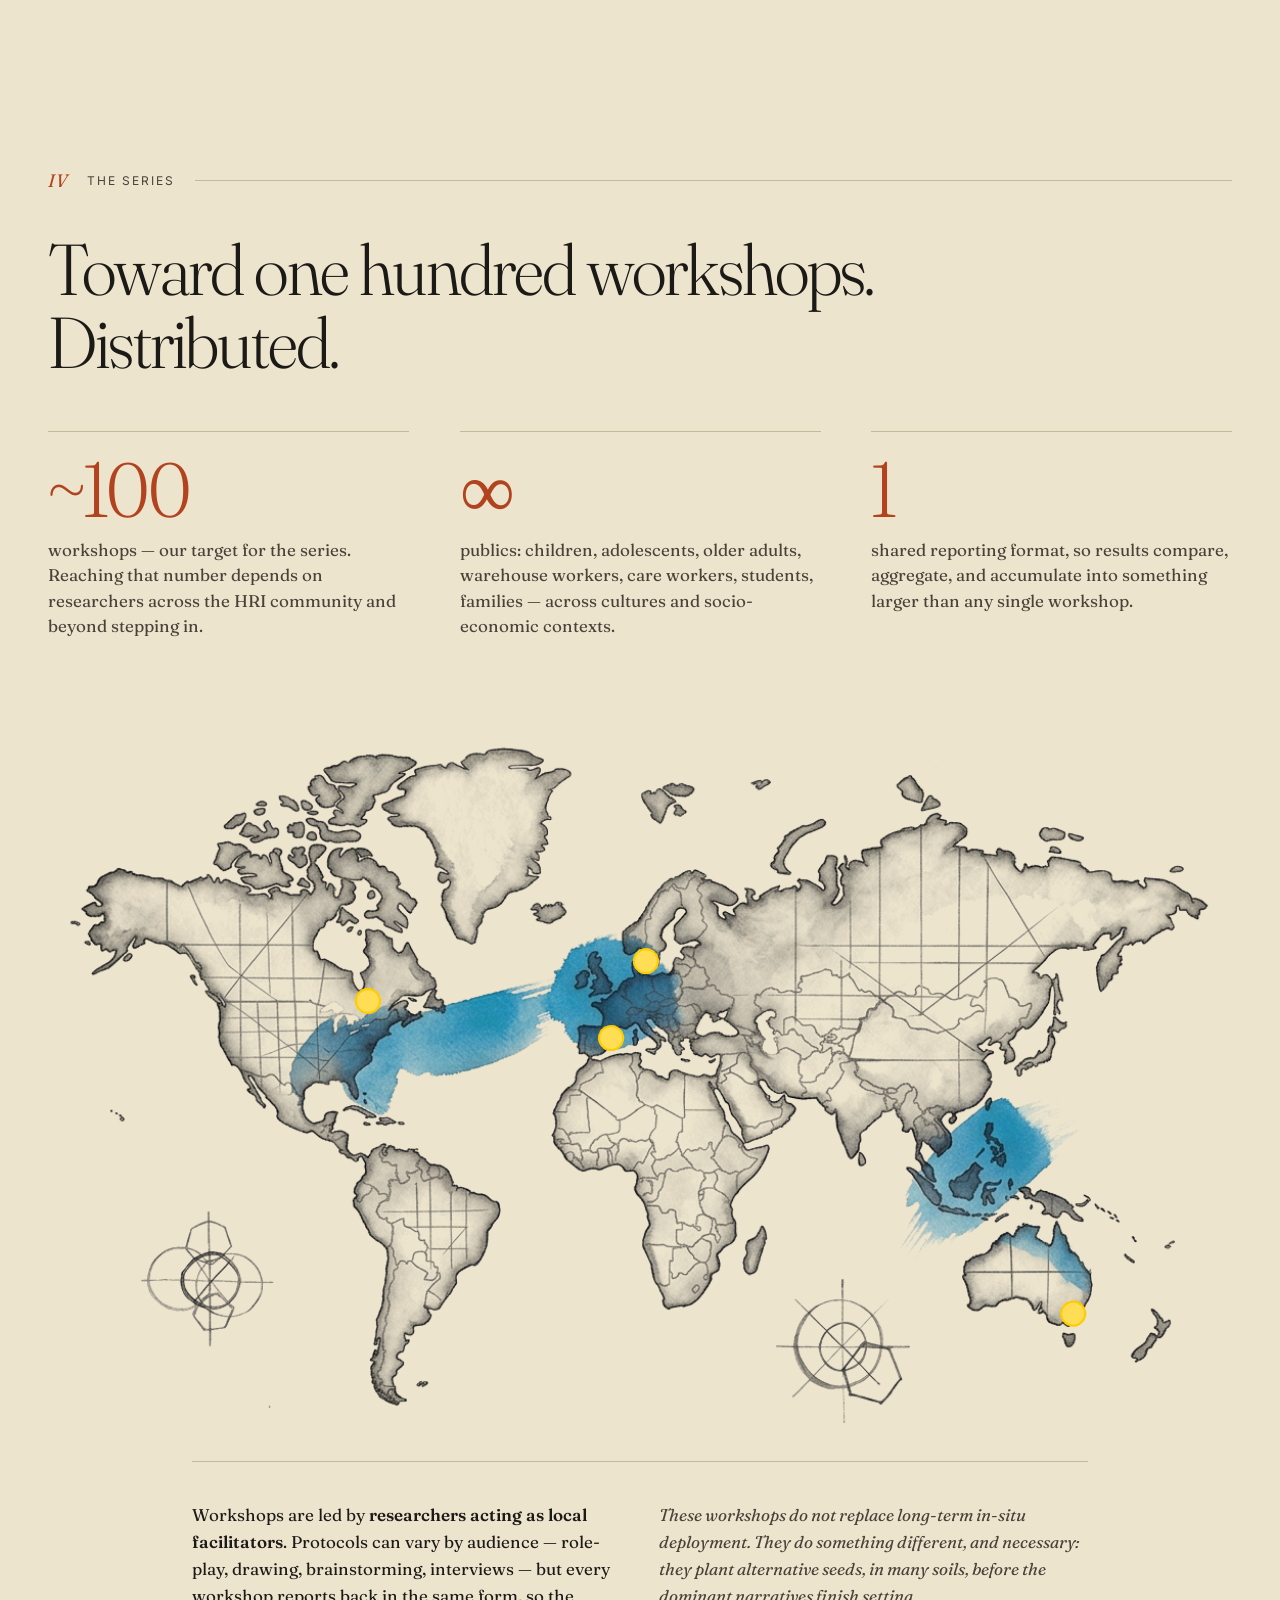
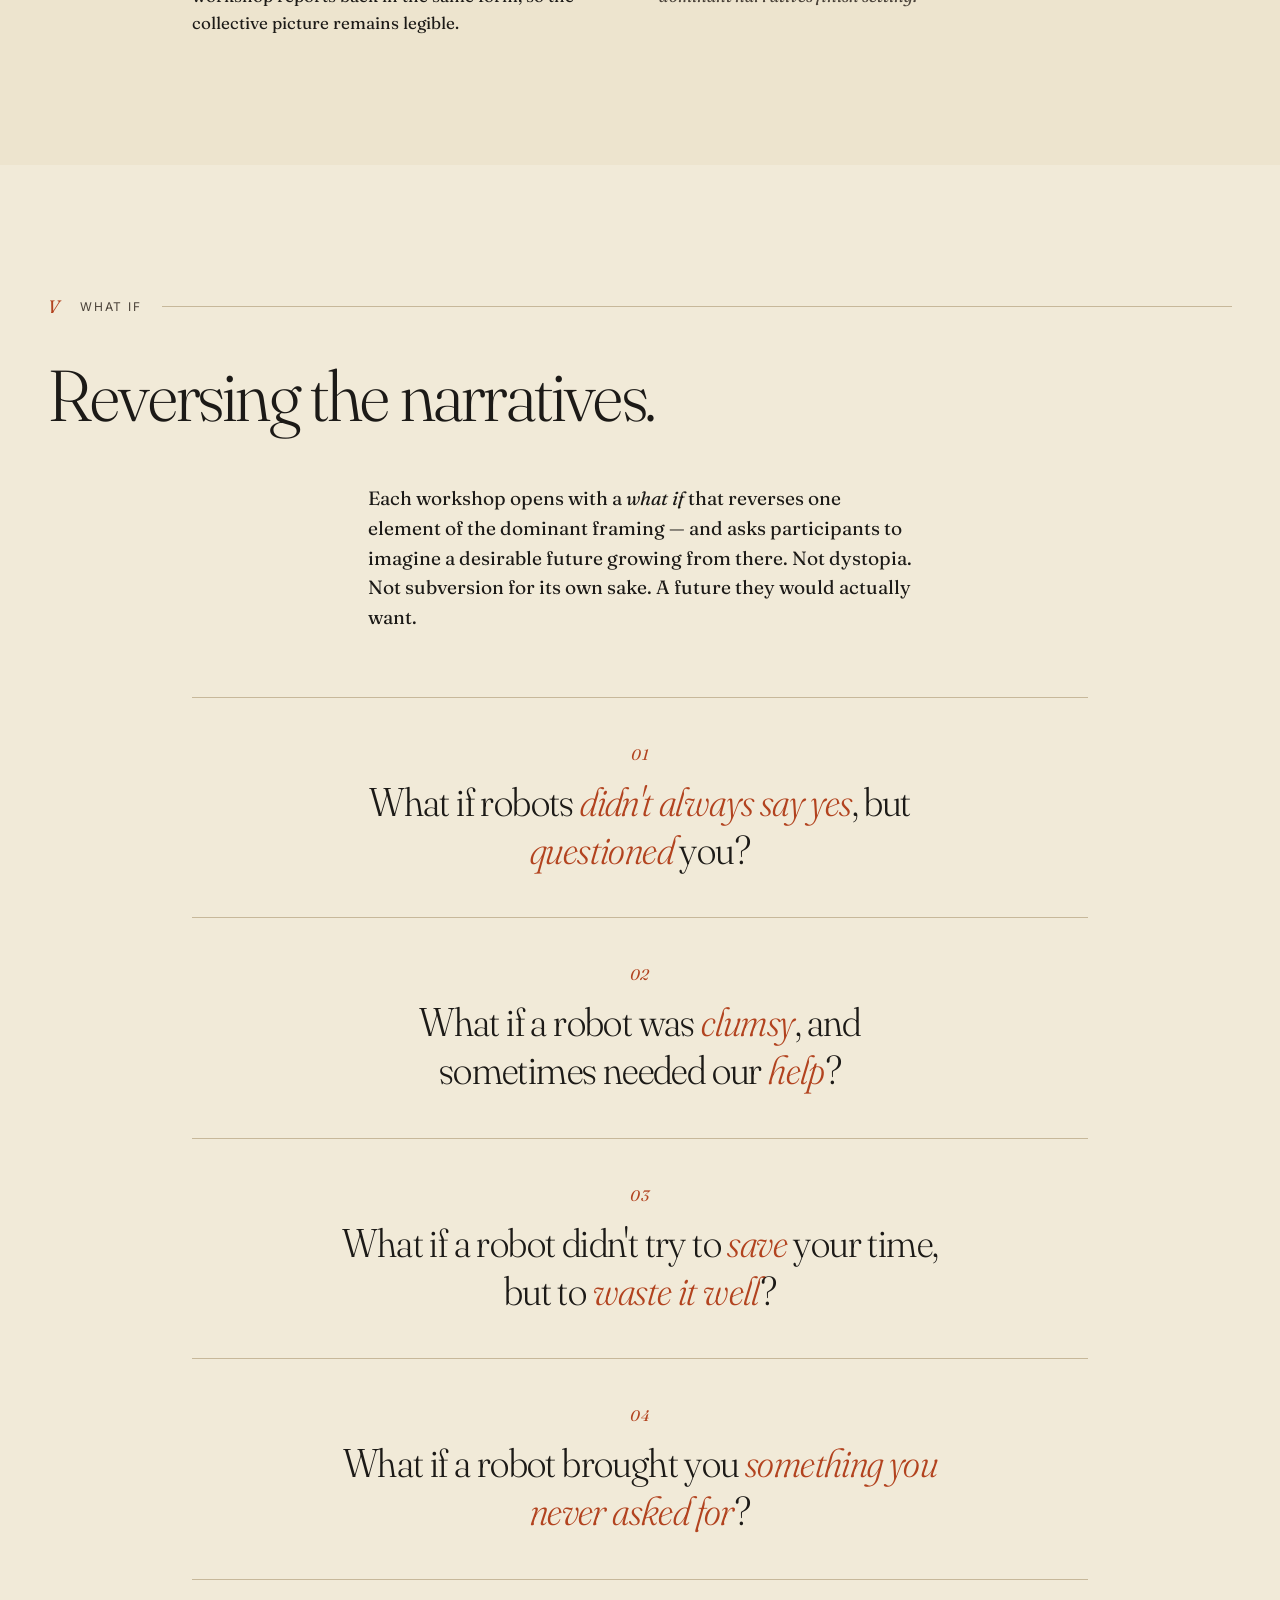
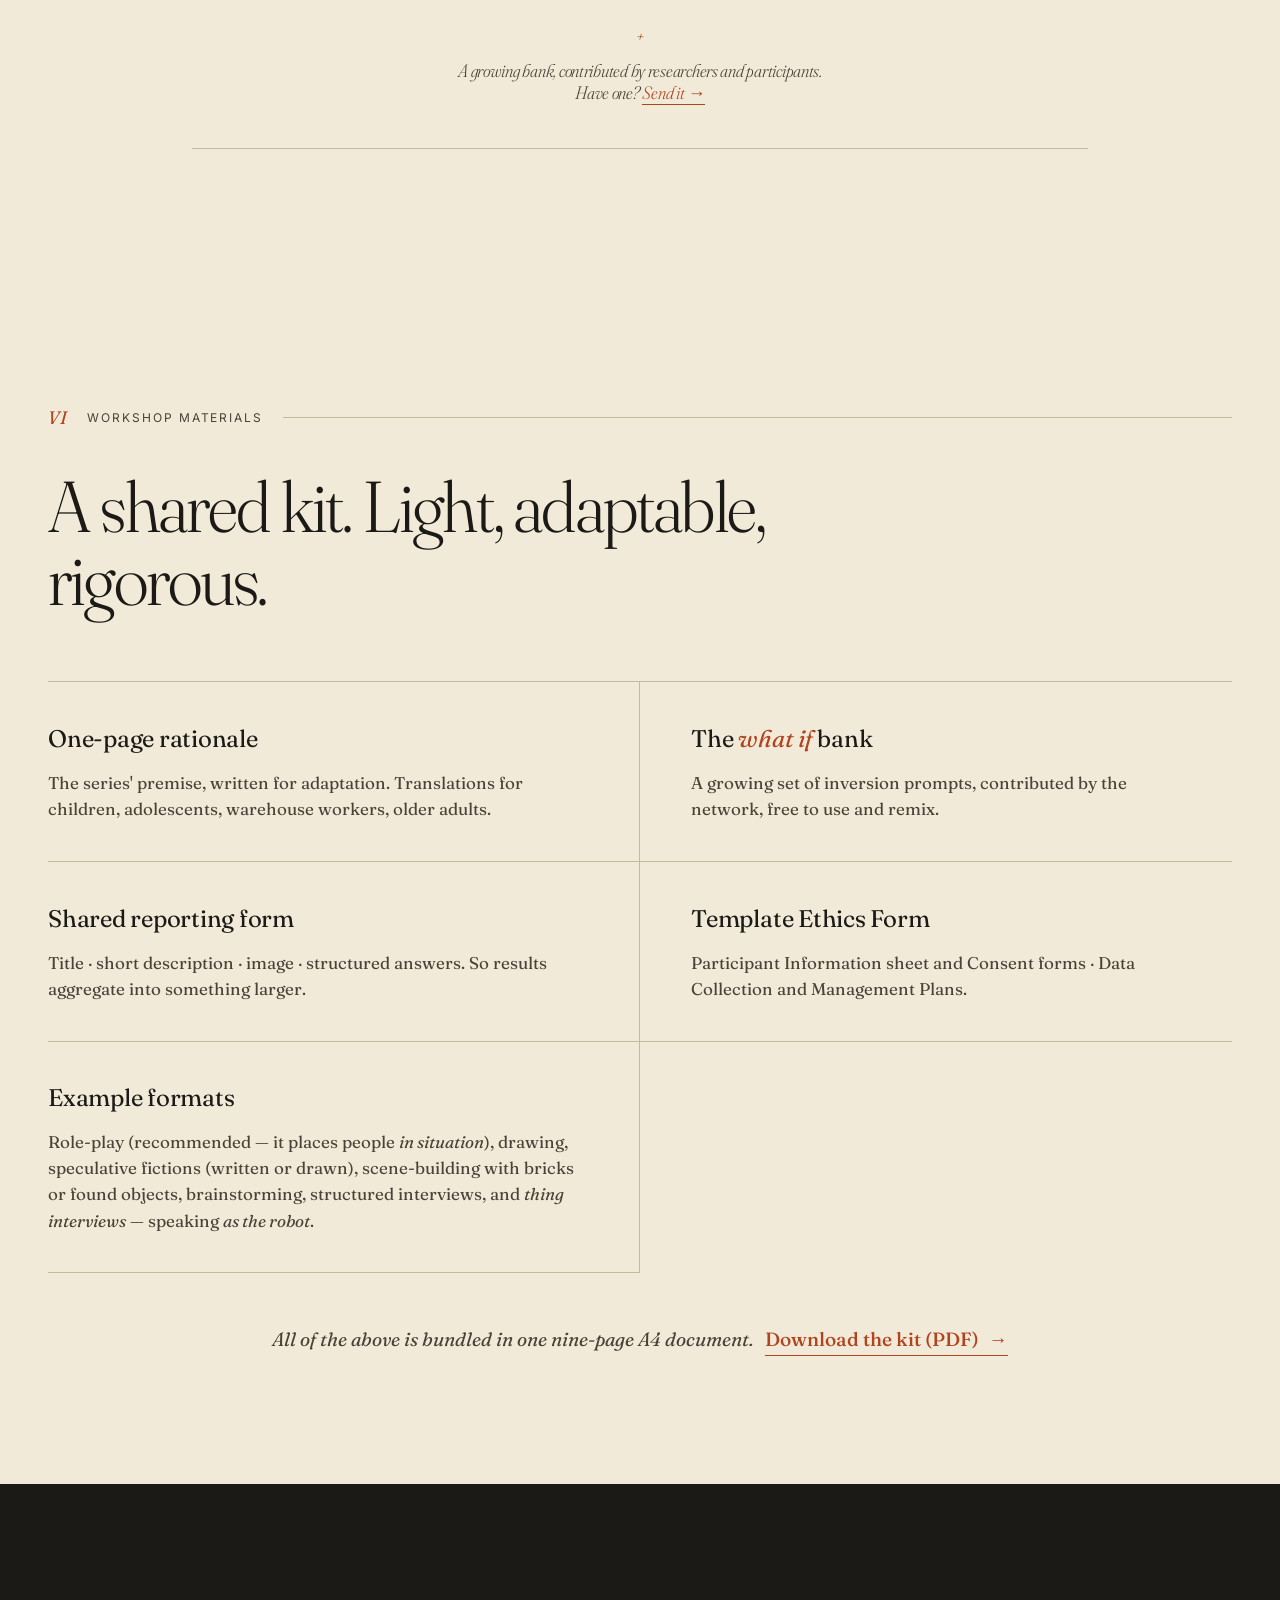
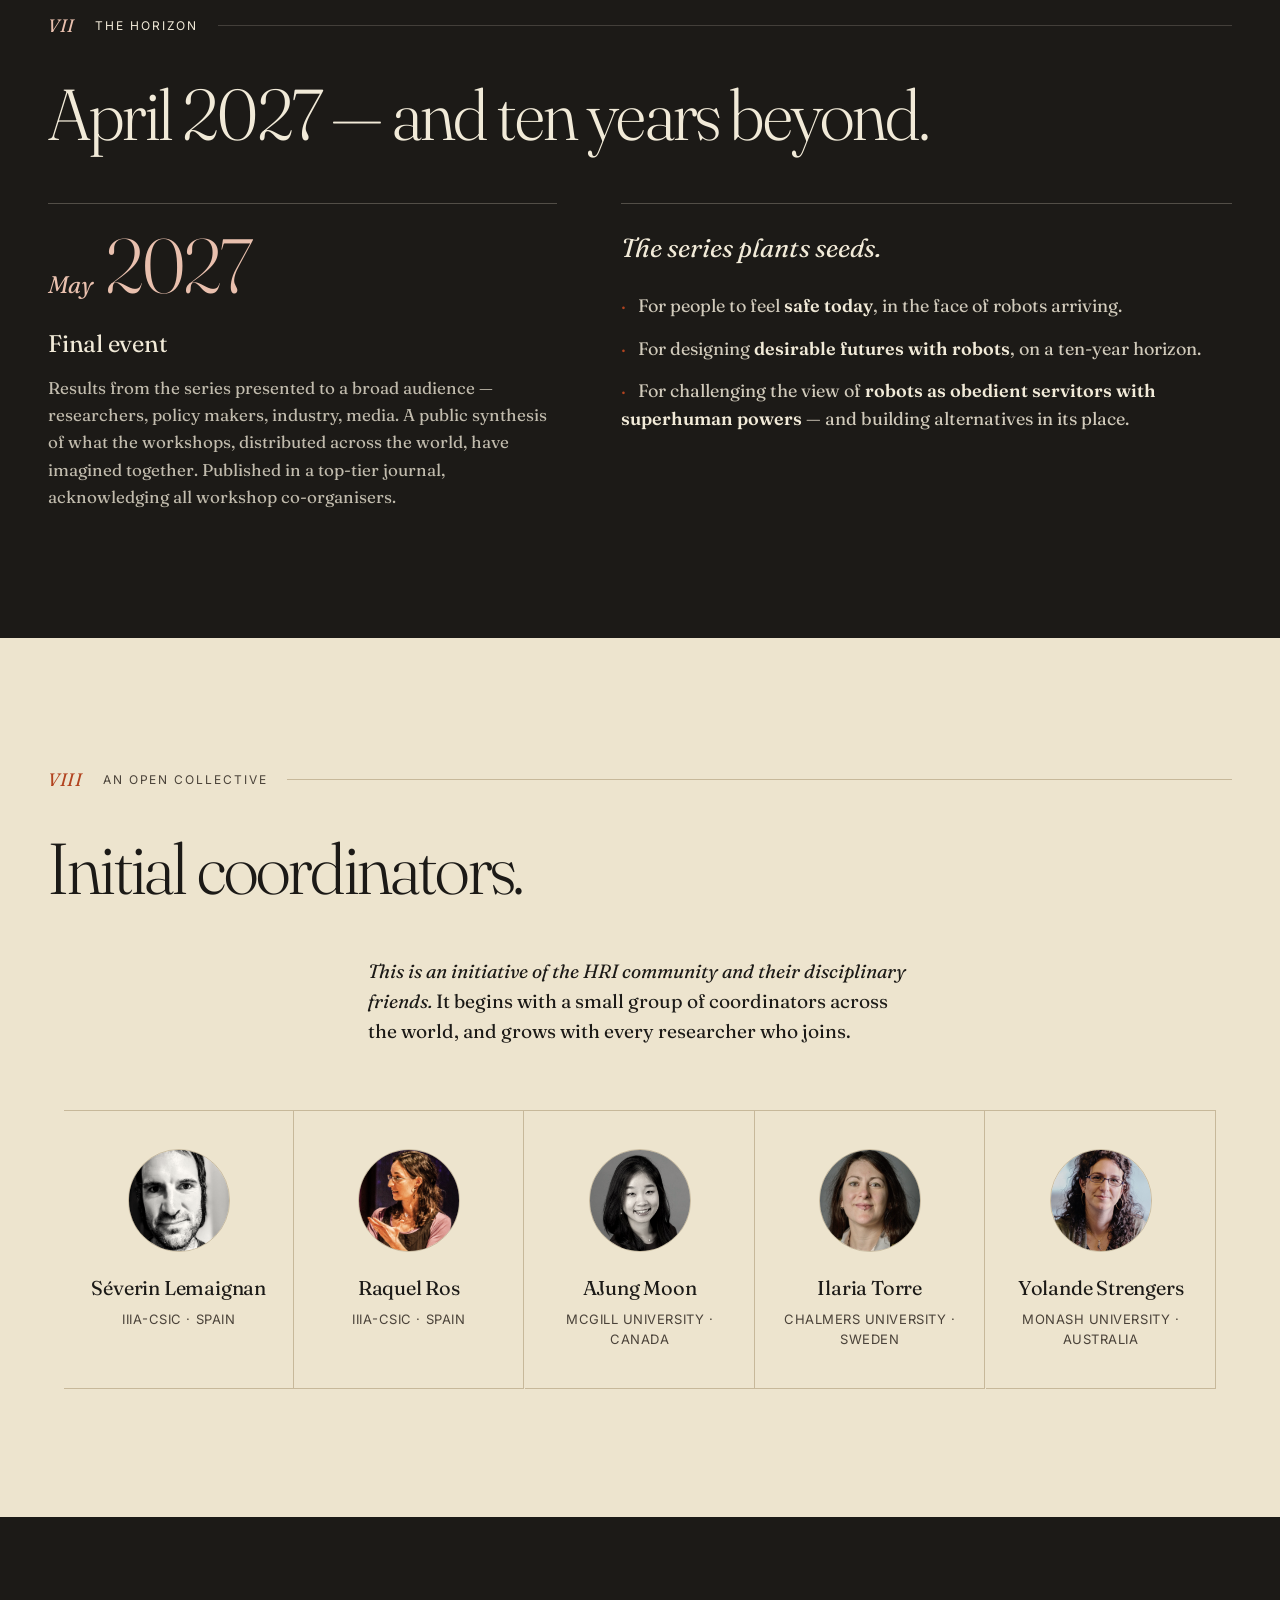
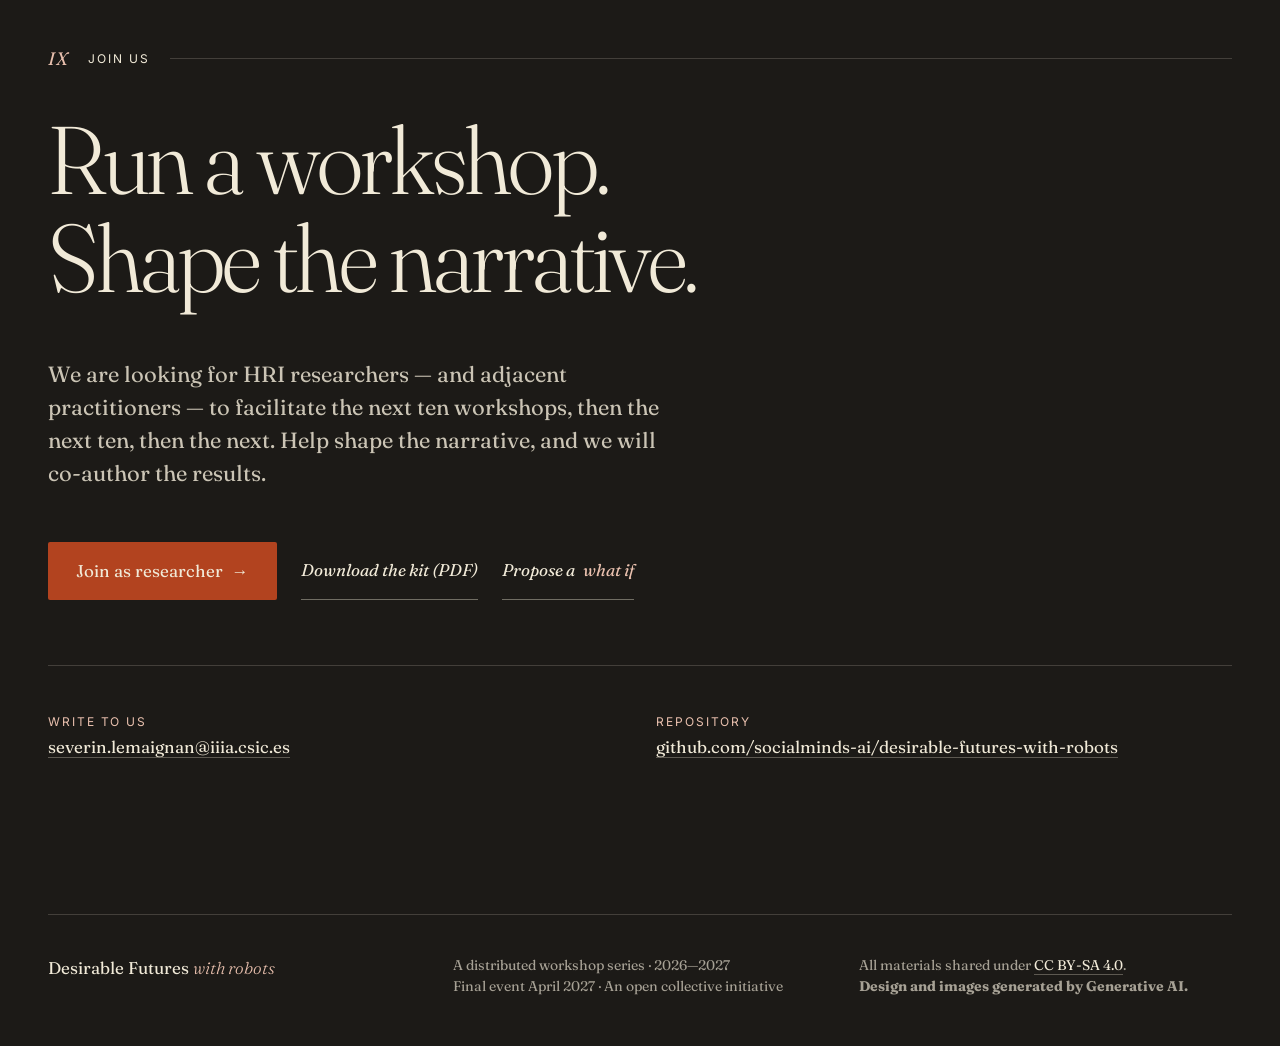
==== commit 08ce0bc7: "Add ethics templates to the kit (information sheet, consent, DMP) Append three GDPR-oriented templat" ====
--- a/index.html
+++ b/index.html
@@ -274,7 +274,7 @@
     </ul>
 
     <p class="materials-cta">
-      All of the above is bundled in one six-page A4 document.
+      All of the above is bundled in one nine-page A4 document.
       <a class="materials-cta__link" href="desirable-futures-kit.pdf">
         Download the kit (PDF)
         <span class="arrow" aria-hidden="true">→</span>
